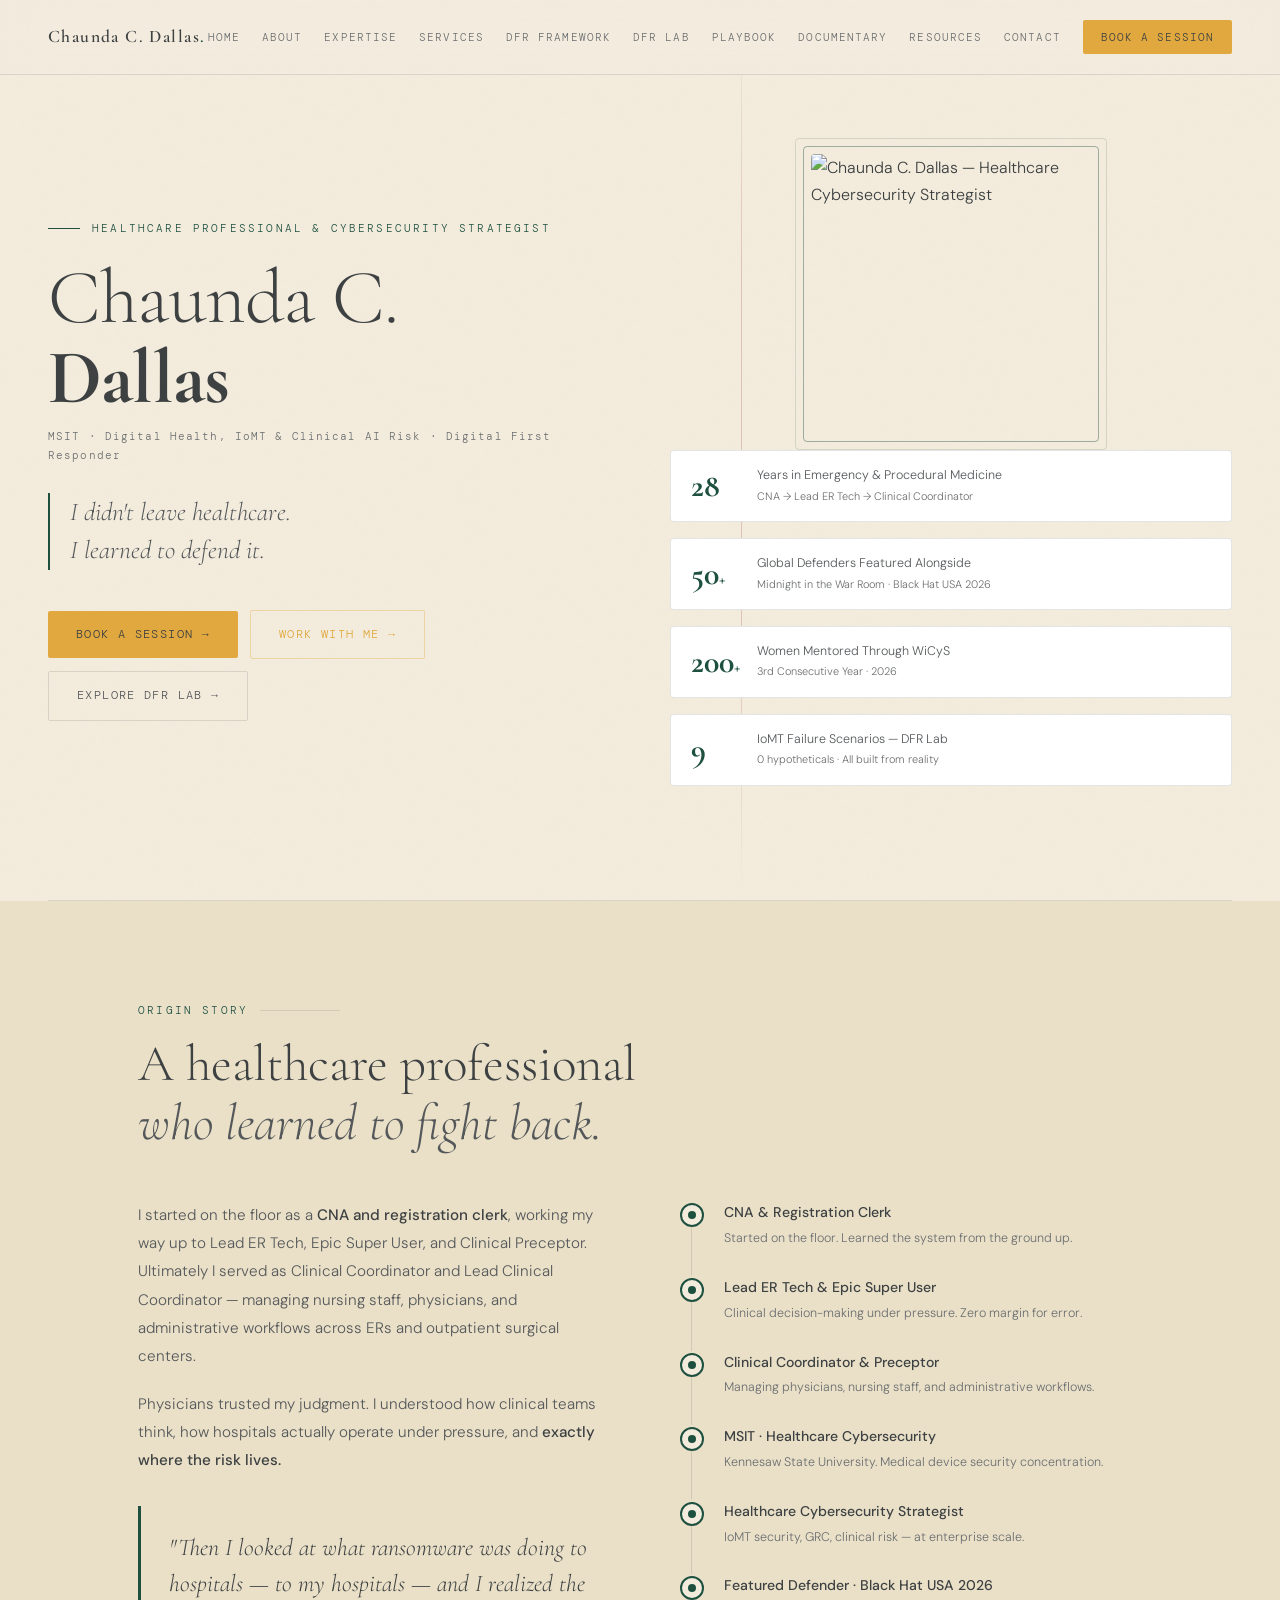
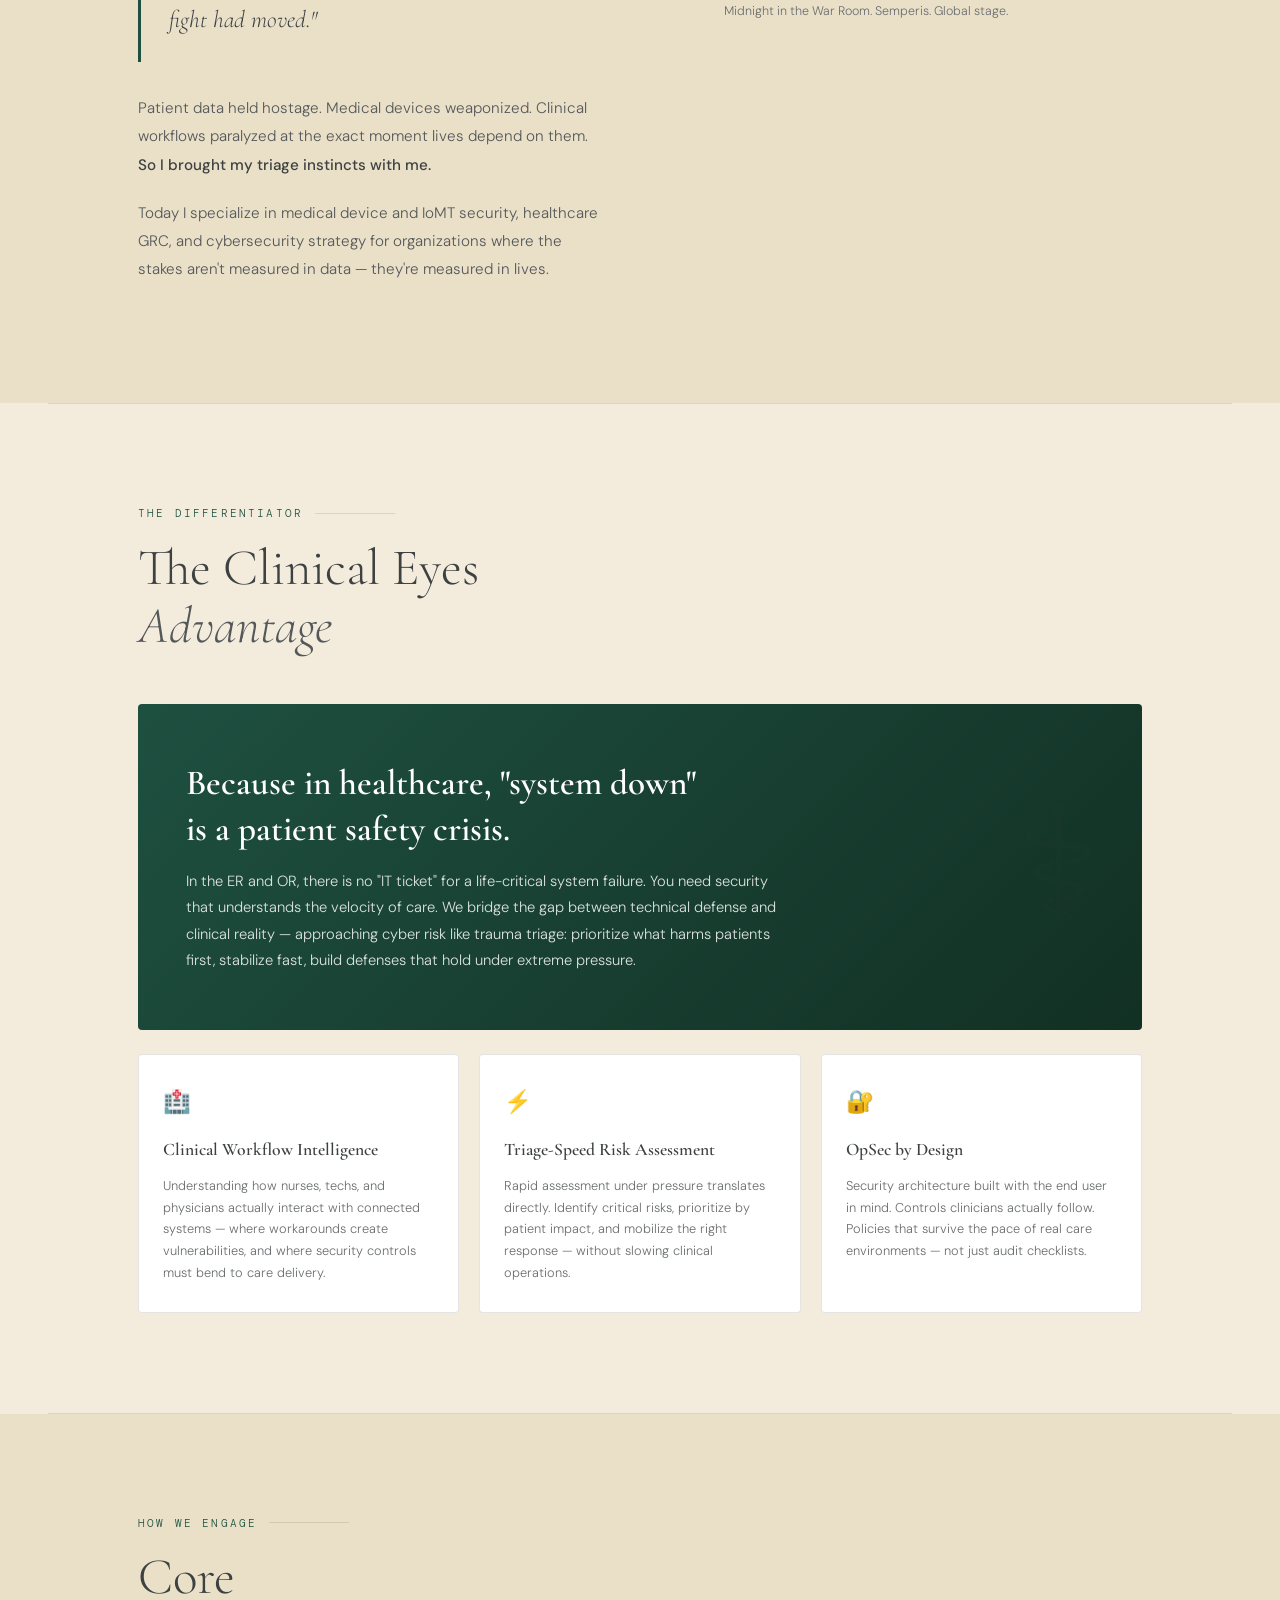
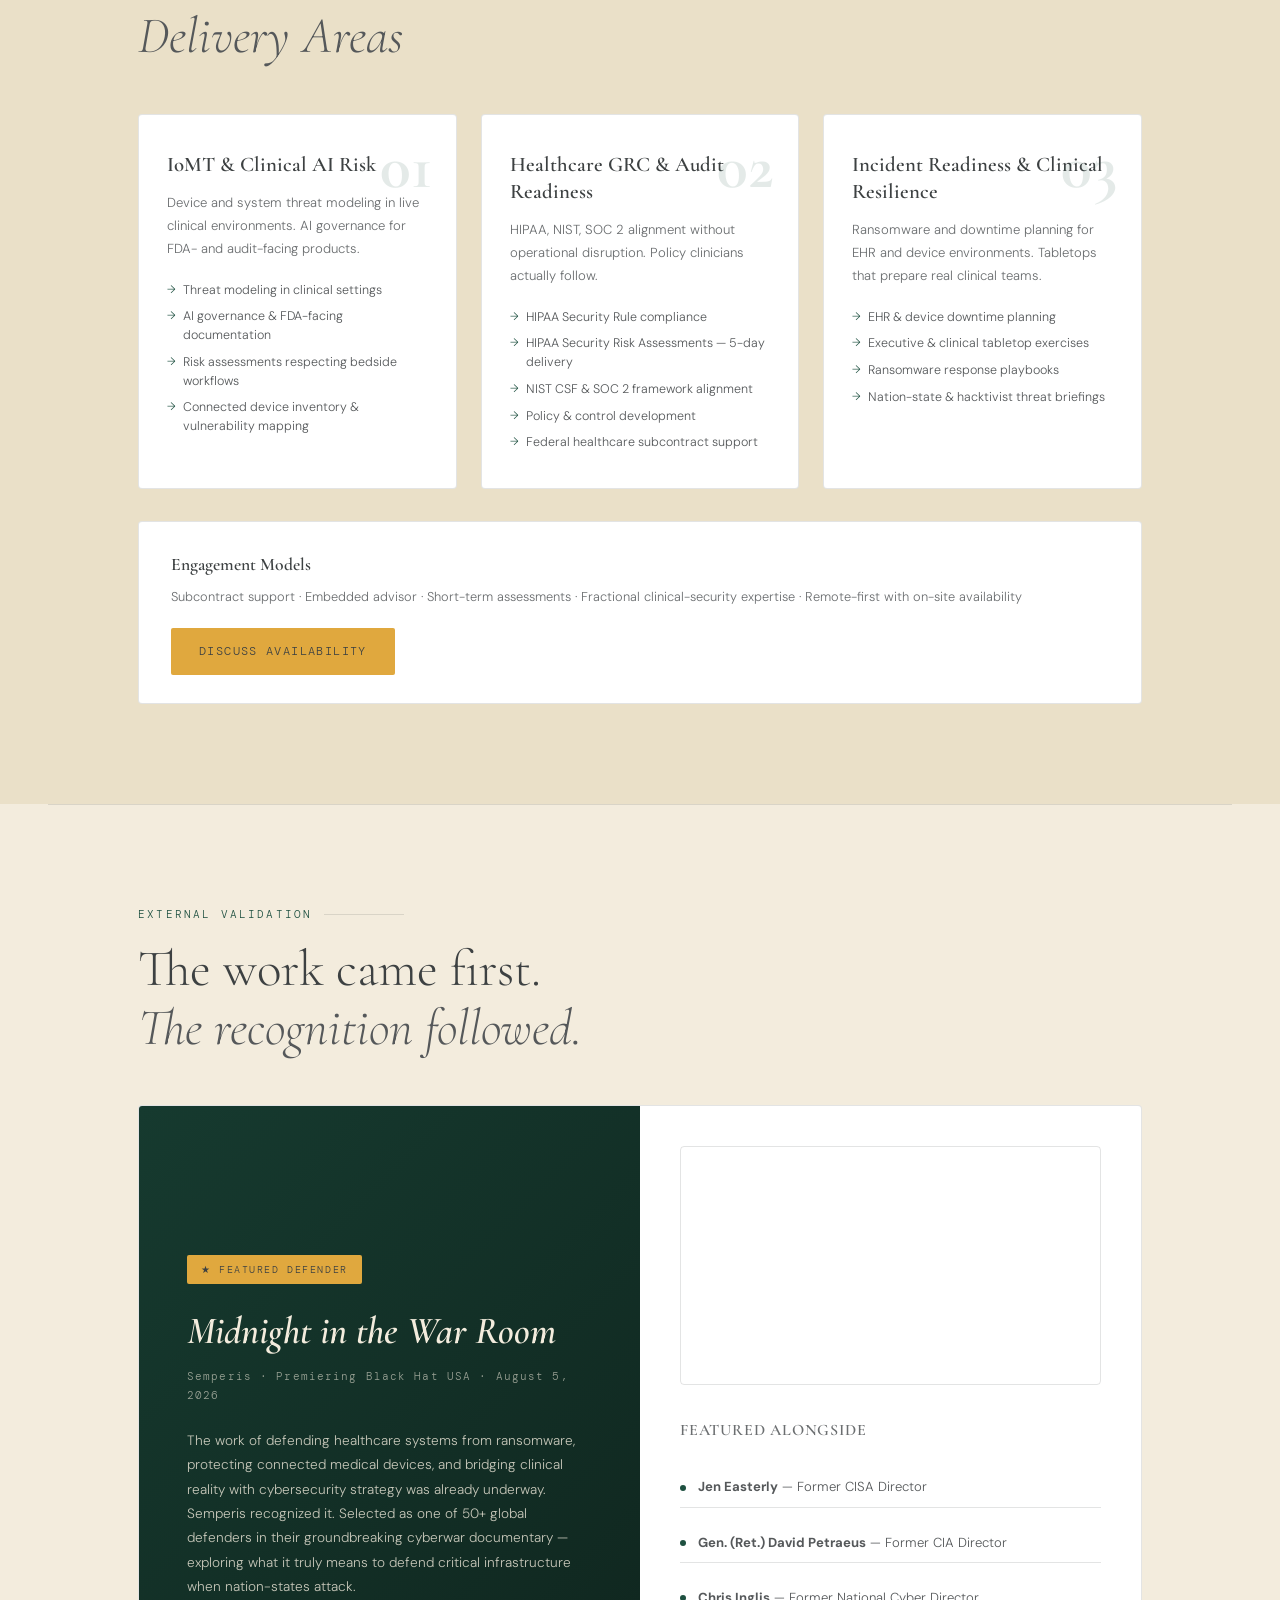
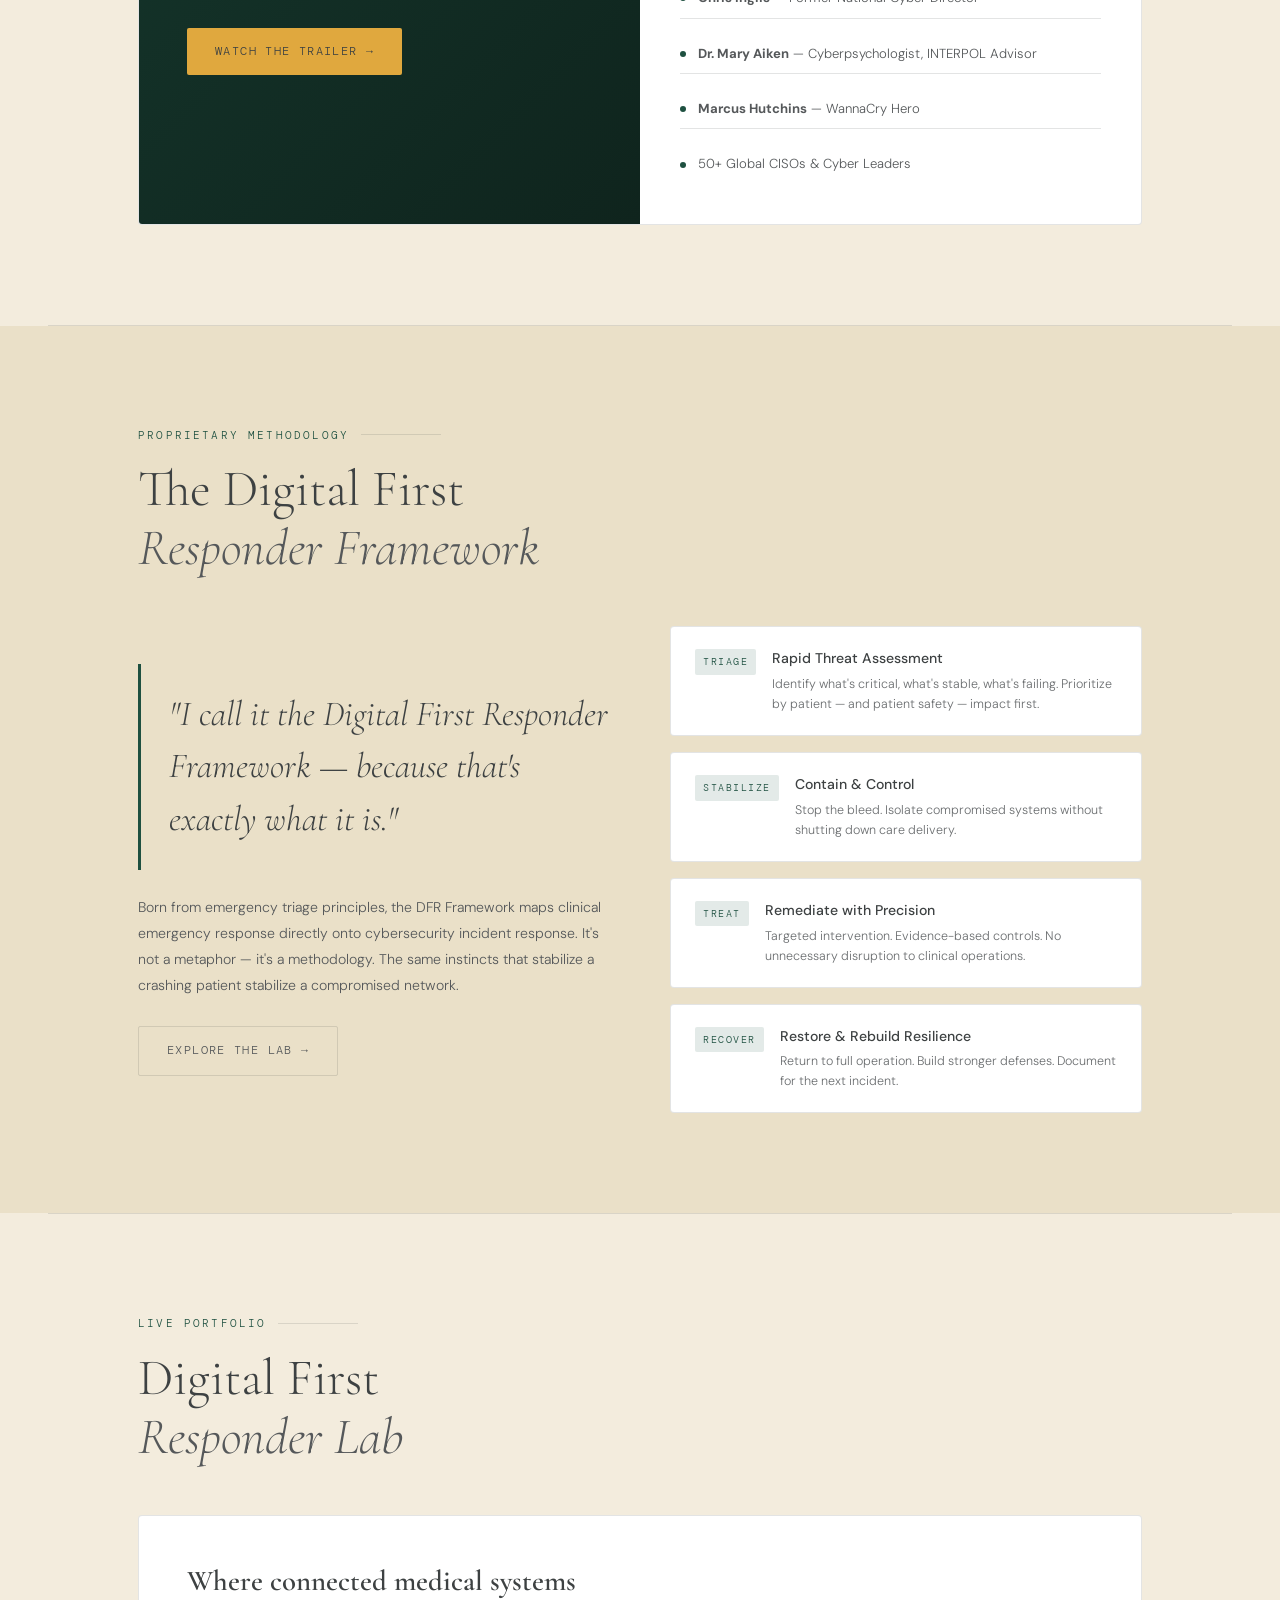
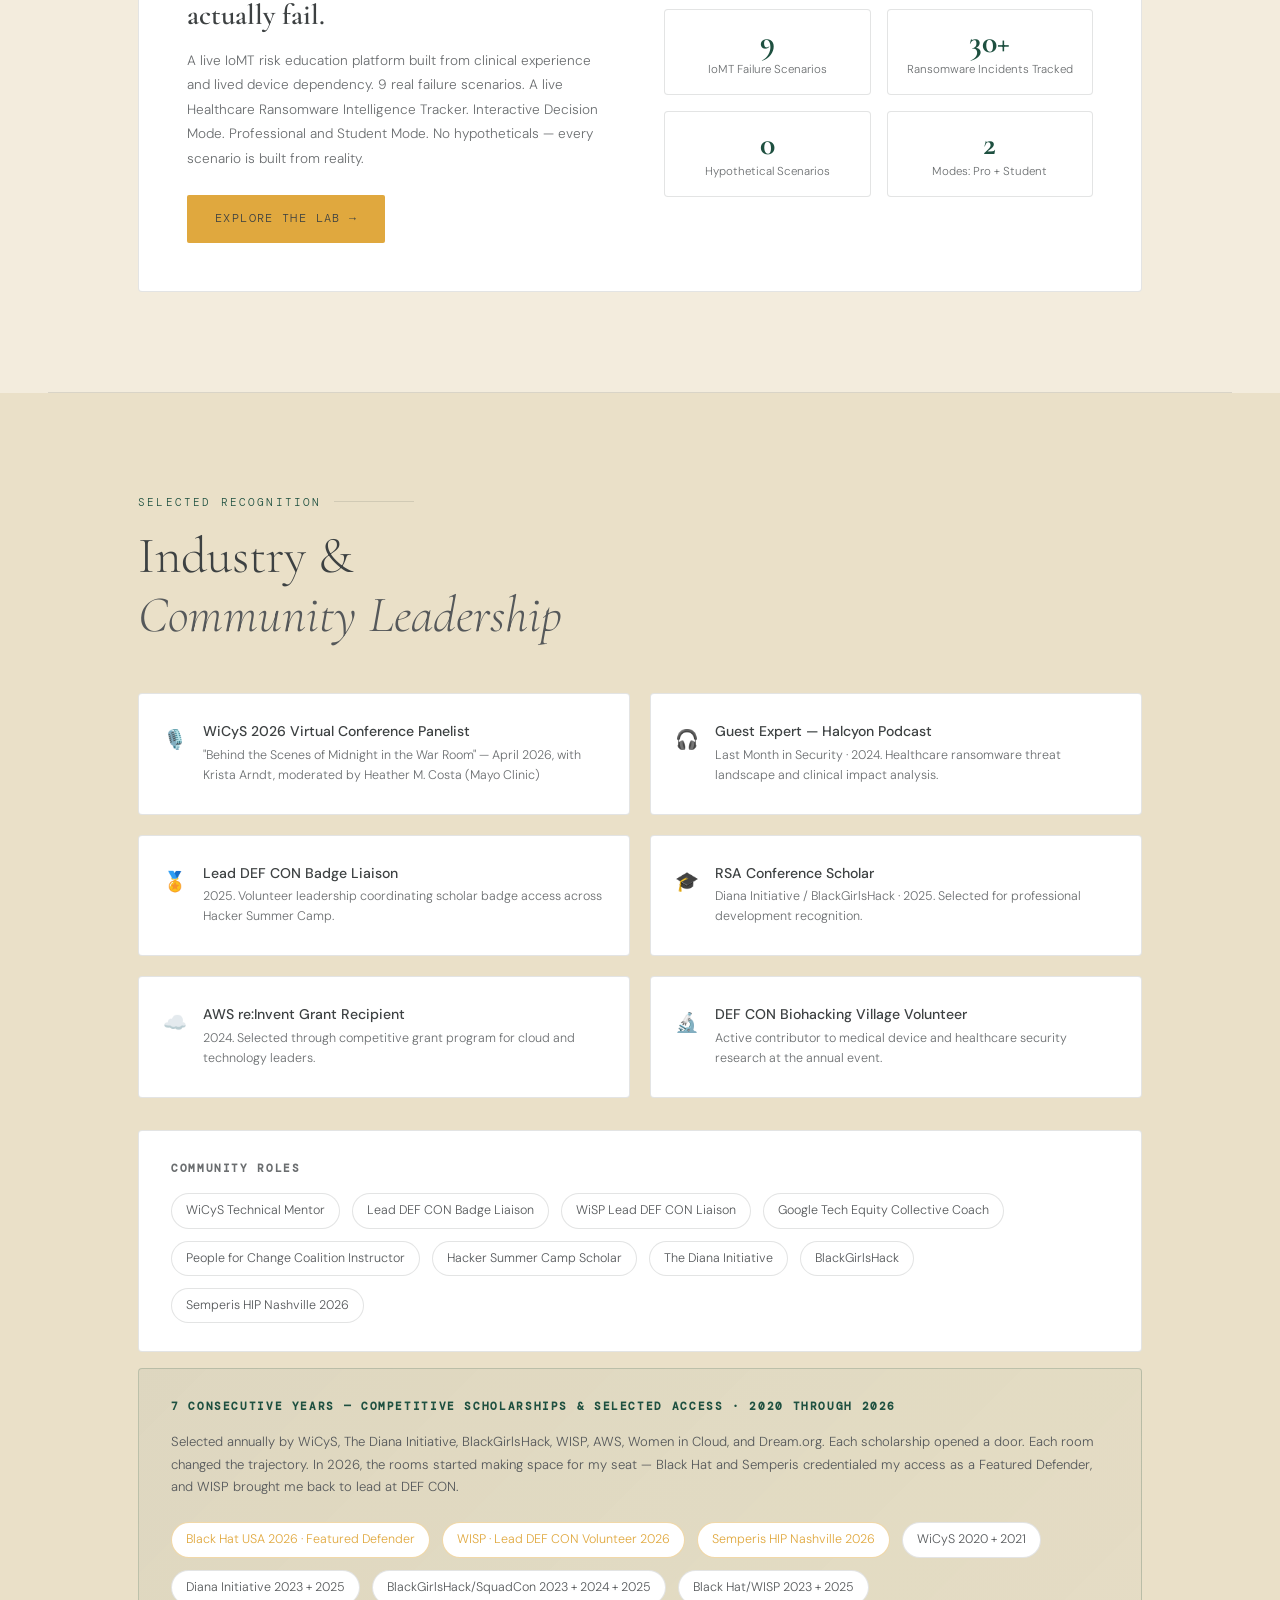
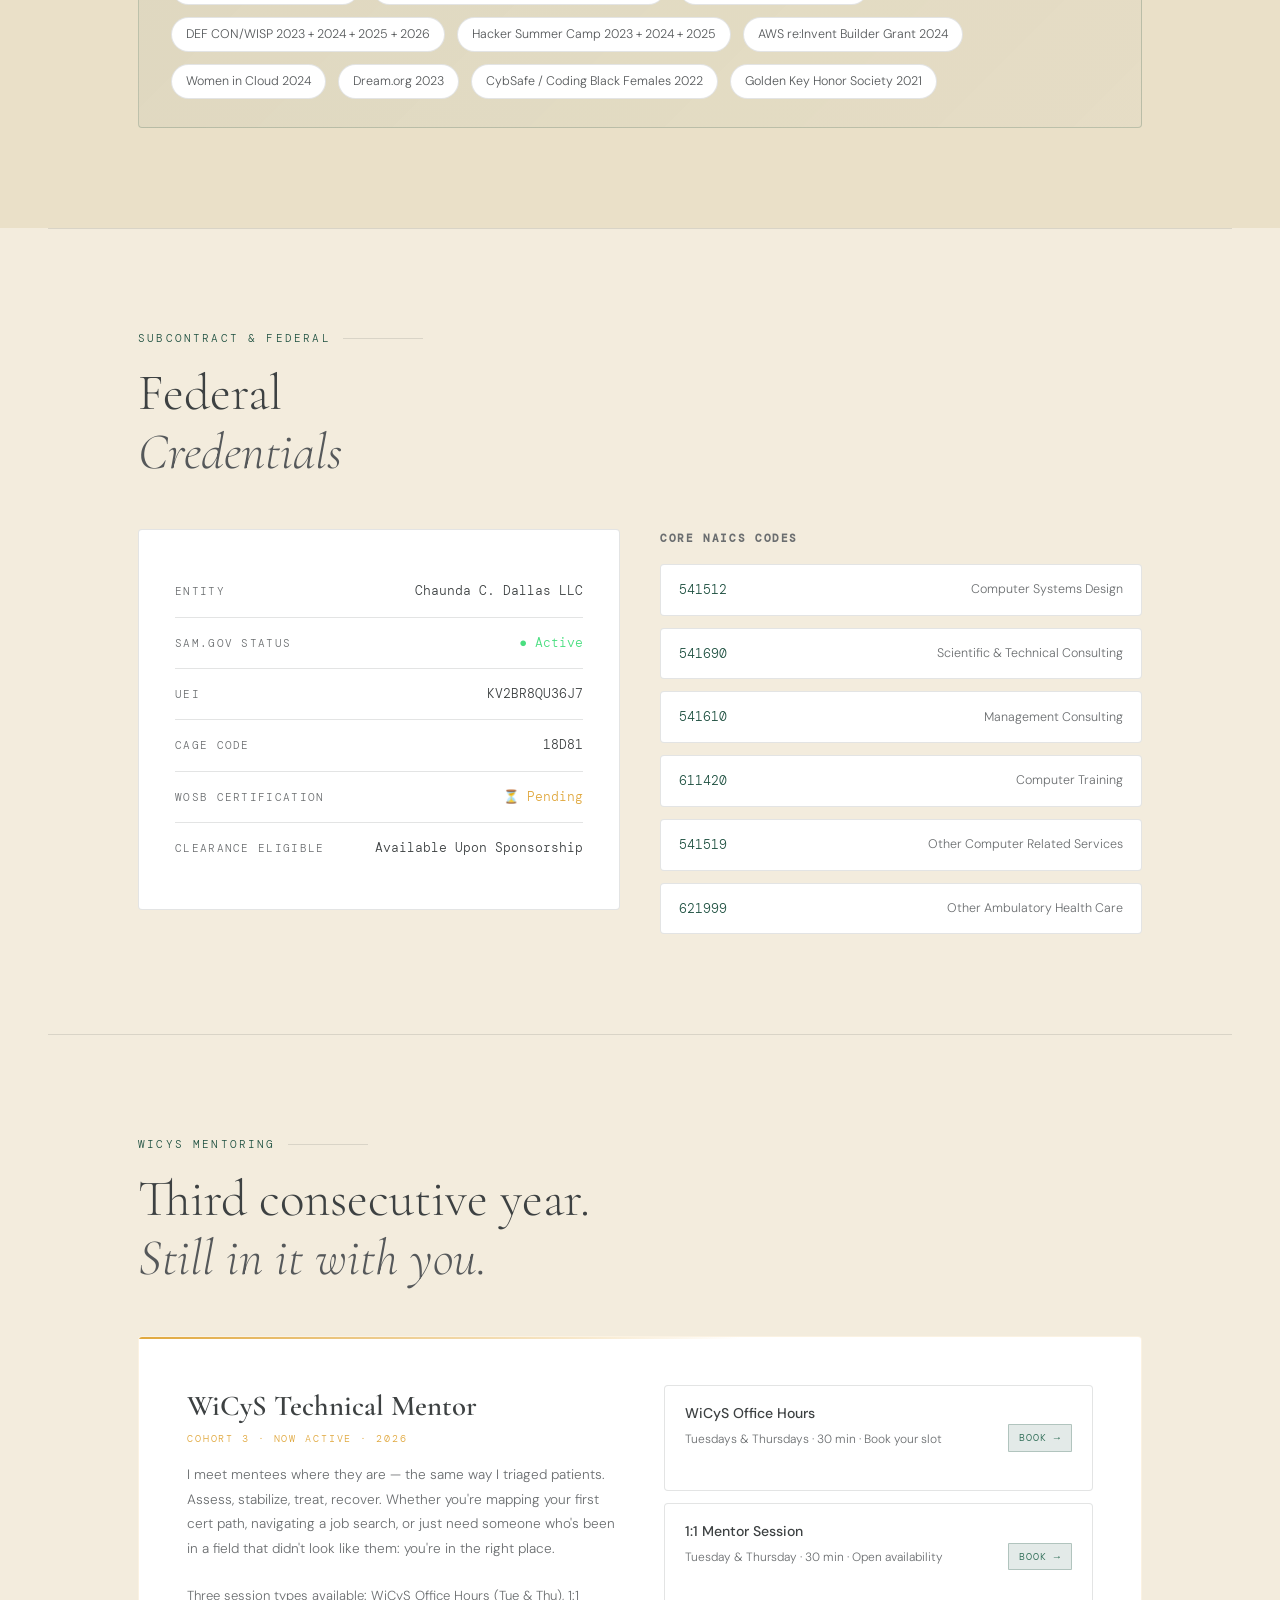
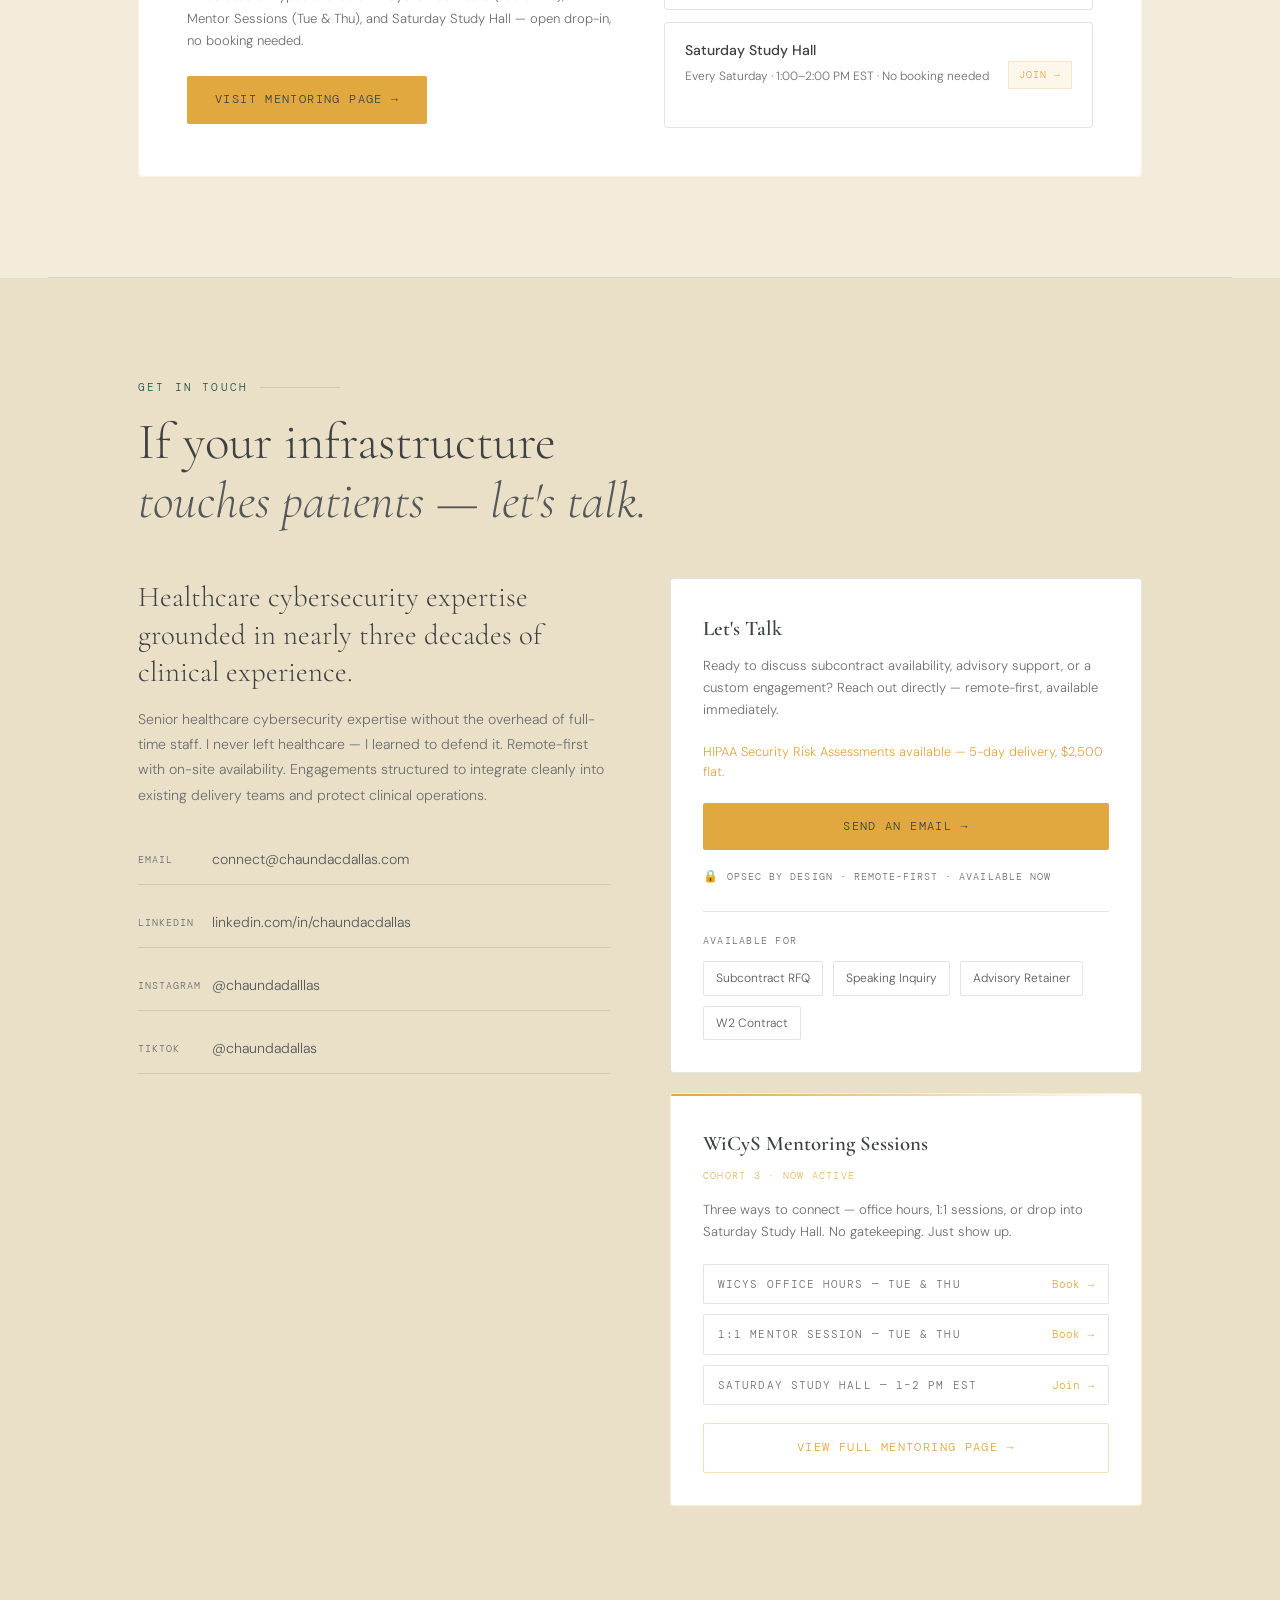
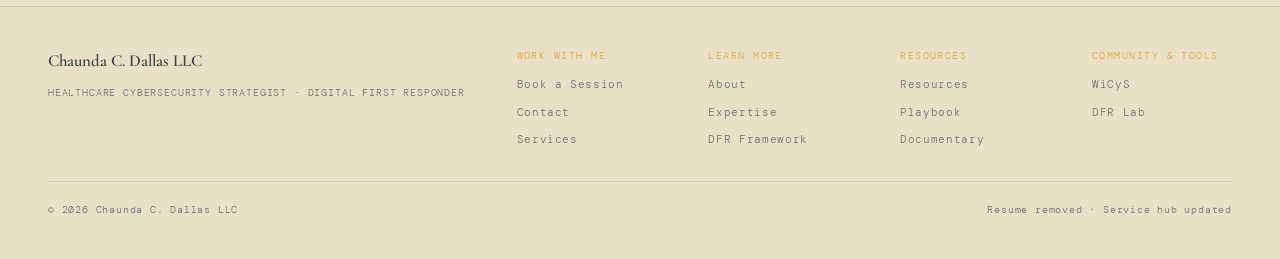
==== index.html @ c388e10f "Update video iframe source for trailer" ====
<!DOCTYPE html>
<html lang="en">
<head>
<meta charset="UTF-8">
<meta name="viewport" content="width=device-width, initial-scale=1.0">
<title>Chaunda C. Dallas, MSIT | Healthcare Cybersecurity Strategist</title>
<meta name="description" content="Healthcare Cybersecurity Strategist specializing in IoMT, Medical Device Security, and Clinical Risk. Featured Defender — Midnight in the War Room, Black Hat USA 2026.">
<link rel="preconnect" href="https://fonts.googleapis.com">
<link rel="preconnect" href="https://fonts.gstatic.com" crossorigin>
<link href="https://fonts.googleapis.com/css2?family=Cormorant+Garamond:ital,wght@0,300;0,400;0,600;0,700;1,300;1,400&family=DM+Sans:wght@300;400;500;600&family=DM+Mono:wght@400;500&display=swap" rel="stylesheet">

<style>
  :root {
    --black: #F3ECDD;
    --deep: #EAE0C8;
    --surface: #FFFFFF;
    --card: #FFFFFF;
    --border: rgba(61,65,66,0.14);
    --crimson: #1E5040;
    --crimson-dim: rgba(30,80,64,0.12);
    --crimson-glow: rgba(224,168,62,0.35);
    --pulse: #8B1E24;
    --gold: #E0A83E;
    --white: #3D4142;
    --muted: #6B6E70;
    --light: #55585A;
  }

  *, *::before, *::after { box-sizing: border-box; margin: 0; padding: 0; }
  html { scroll-behavior: smooth; }

  body {
    background: var(--black);
    color: var(--white);
    font-family: 'DM Sans', sans-serif;
    font-weight: 300;
    line-height: 1.7;
    overflow-x: hidden;
  }

  body::before {
    content: '';
    position: fixed;
    inset: 0;
    background-image: url("data:image/svg+xml,%3Csvg viewBox='0 0 256 256' xmlns='http://www.w3.org/2000/svg'%3E%3Cfilter id='noise'%3E%3CfeTurbulence type='fractalNoise' baseFrequency='0.9' numOctaves='4' stitchTiles='stitch'/%3E%3C/filter%3E%3Crect width='100%25' height='100%25' filter='url(%23noise)' opacity='0.03'/%3E%3C/svg%3E");
    pointer-events: none;
    z-index: 0;
    opacity: 0.4;
  }

  /* NAV */
  nav {
    position: fixed;
    top: 0; left: 0; right: 0;
    z-index: 100;
    padding: 20px 48px;
    display: flex;
    justify-content: space-between;
    align-items: center;
    background: rgba(243,236,221,0.85);
    backdrop-filter: blur(20px);
    border-bottom: 1px solid var(--border);
  }

  .ccd-nav-brand {
    font-family: 'Cormorant Garamond', serif;
    font-size: 1.1rem;
    font-weight: 600;
    letter-spacing: 0.08em;
    color: var(--white);
    text-decoration: none;
    white-space: nowrap;
  }

  .ccd-nav-dot { color: var(--crimson); }

  .ccd-nav-links {
    display: flex;
    gap: 22px;
    flex-wrap: wrap;
    align-items: center;
  }

  .ccd-nav-links a {
    font-family: 'DM Mono', monospace;
    font-size: 0.68rem;
    letter-spacing: 0.1em;
    text-transform: uppercase;
    color: var(--muted);
    text-decoration: none;
    transition: color 0.2s;
  }

  .ccd-nav-links a:hover { color: var(--white); }

  /* ── NEW: nav book session button ── */
  .nav-book {
    background: var(--gold) !important;
    color: var(--white) !important;
    padding: 8px 18px;
    border-radius: 2px;
    transition: background 0.2s !important;
  }

  .nav-book:hover { background: #C48F2E !important; color: var(--white) !important; }

  /* HERO */
  #hero {
    min-height: 100vh;
    display: grid;
    grid-template-columns: 1fr 1fr;
    align-items: center;
    padding: 120px 48px 80px;
    position: relative;
    gap: 60px;
  }

  .hero-bg-line {
    position: absolute;
    top: 0; right: 42%;
    width: 1px;
    height: 100%;
    background: linear-gradient(180deg, transparent, var(--pulse) 30%, var(--pulse) 70%, transparent);
    opacity: 0.2;
  }

  .hero-eyebrow {
    font-family: 'DM Mono', monospace;
    font-size: 0.68rem;
    letter-spacing: 0.2em;
    text-transform: uppercase;
    color: var(--crimson);
    margin-bottom: 20px;
    display: flex;
    align-items: center;
    gap: 12px;
  }

  .hero-eyebrow::before {
    content: '';
    display: block;
    width: 32px;
    height: 1px;
    background: var(--crimson);
  }

  .hero-name {
    font-family: 'Cormorant Garamond', serif;
    font-size: clamp(3rem, 6vw, 5.5rem);
    font-weight: 300;
    line-height: 1.05;
    letter-spacing: -0.01em;
    margin-bottom: 8px;
  }

  .hero-name strong { font-weight: 700; display: block; }

  .hero-credential {
    font-family: 'DM Mono', monospace;
    font-size: 0.7rem;
    color: var(--muted);
    letter-spacing: 0.1em;
    margin-bottom: 28px;
  }

  .hero-tagline {
    font-family: 'Cormorant Garamond', serif;
    font-size: clamp(1.2rem, 2.5vw, 1.6rem);
    font-style: italic;
    font-weight: 300;
    color: var(--light);
    line-height: 1.5;
    margin-bottom: 40px;
    border-left: 2px solid var(--crimson);
    padding-left: 20px;
  }

  .hero-actions {
    display: flex;
    gap: 12px;
    flex-wrap: wrap;
    align-items: center;
  }

  .btn-primary {
    background: var(--gold);
    color: var(--white);
    padding: 14px 28px;
    font-family: 'DM Mono', monospace;
    font-size: 0.72rem;
    letter-spacing: 0.12em;
    text-transform: uppercase;
    text-decoration: none;
    border-radius: 2px;
    transition: all 0.2s;
    display: inline-block;
  }

  .btn-primary:hover {
    background: #C48F2E;
    transform: translateY(-1px);
    box-shadow: 0 8px 24px var(--crimson-glow);
  }

  .btn-secondary {
    border: 1px solid var(--border);
    color: var(--light);
    padding: 14px 28px;
    font-family: 'DM Mono', monospace;
    font-size: 0.72rem;
    letter-spacing: 0.12em;
    text-transform: uppercase;
    text-decoration: none;
    border-radius: 2px;
    transition: all 0.2s;
    display: inline-block;
  }

  .btn-secondary:hover { border-color: var(--crimson); color: var(--white); }

  /* ── NEW: ghost gold button for hero ── */
  .btn-ghost-gold {
    border: 1px solid rgba(224,168,62,0.35);
    color: var(--gold);
    padding: 14px 28px;
    font-family: 'DM Mono', monospace;
    font-size: 0.72rem;
    letter-spacing: 0.12em;
    text-transform: uppercase;
    text-decoration: none;
    border-radius: 2px;
    transition: all 0.2s;
    display: inline-block;
  }

  .btn-ghost-gold:hover {
    background: rgba(224,168,62,0.1);
    border-color: var(--gold);
    color: var(--gold);
  }

  /* PHOTO SECTION */
  .hero-photo-block {
    position: relative;
    display: flex;
    flex-direction: column;
    gap: 16px;
    align-items: center;
  }

  .photo-frame {
    position: relative;
    width: 280px;
    height: 280px;
    flex-shrink: 0;
  }

  .photo-frame::before {
    content: '';
    position: absolute;
    inset: -8px;
    border: 1px solid var(--crimson);
    opacity: 0.4;
    border-radius: 4px;
  }

  .photo-frame::after {
    content: '';
    position: absolute;
    inset: -16px;
    border: 1px solid rgba(30,80,64,0.15);
    border-radius: 4px;
  }

  .photo-frame img {
    width: 100%;
    height: 100%;
    object-fit: cover;
    border-radius: 4px;
    display: block;
    filter: grayscale(15%) contrast(1.05);
  }

  .hero-stat-card {
    background: var(--surface);
    border: 1px solid var(--border);
    border-radius: 4px;
    padding: 16px 20px;
    display: flex;
    align-items: center;
    gap: 14px;
    transition: border-color 0.2s;
    animation: fadeSlideIn 0.6s ease both;
    width: 100%;
  }

  .hero-stat-card:hover { border-color: var(--crimson); }

  .stat-num {
    font-family: 'Cormorant Garamond', serif;
    font-size: 2rem;
    font-weight: 700;
    color: var(--crimson);
    line-height: 1;
    min-width: 52px;
  }

  .stat-label { font-size: 0.78rem; color: var(--light); line-height: 1.4; }
  .stat-sub { font-size: 0.68rem; color: var(--muted); margin-top: 2px; }

  @keyframes fadeSlideIn {
    from { opacity: 0; transform: translateX(20px); }
    to { opacity: 1; transform: translateX(0); }
  }

  /* SECTIONS */
  section { position: relative; z-index: 1; }

  .section-inner {
    max-width: 1100px;
    margin: 0 auto;
    padding: 100px 48px;
  }

  .section-label {
    font-family: 'DM Mono', monospace;
    font-size: 0.68rem;
    letter-spacing: 0.2em;
    text-transform: uppercase;
    color: var(--crimson);
    margin-bottom: 16px;
    display: flex;
    align-items: center;
    gap: 12px;
  }

  .section-label::after {
    content: '';
    display: block;
    flex: 1;
    height: 1px;
    background: var(--border);
    max-width: 80px;
  }

  .section-title {
    font-family: 'Cormorant Garamond', serif;
    font-size: clamp(2rem, 4vw, 3.2rem);
    font-weight: 300;
    line-height: 1.15;
    margin-bottom: 20px;
  }

  .section-title em { font-style: italic; color: var(--light); }
  .divider { height: 1px; background: var(--border); margin: 0 48px; }

  /* ABOUT */
  #about { background: var(--deep); }

  .about-grid {
    display: grid;
    grid-template-columns: 1fr 1fr;
    gap: 80px;
    align-items: start;
    margin-top: 48px;
  }

  .about-text p { color: var(--light); font-size: 0.95rem; margin-bottom: 20px; line-height: 1.85; }
  .about-text p strong { color: var(--white); font-weight: 500; }

  .pull-quote {
    font-family: 'Cormorant Garamond', serif;
    font-size: 1.5rem;
    font-style: italic;
    font-weight: 300;
    color: var(--white);
    border-left: 3px solid var(--crimson);
    padding: 24px 0 24px 28px;
    margin: 32px 0;
    line-height: 1.5;
  }

  .career-timeline { display: flex; flex-direction: column; gap: 0; }

  .timeline-item {
    display: flex;
    gap: 20px;
    padding-bottom: 28px;
    position: relative;
  }

  .timeline-item:not(:last-child)::before {
    content: '';
    position: absolute;
    left: 11px; top: 24px; bottom: 0;
    width: 1px;
    background: var(--border);
  }

  .timeline-dot {
    width: 24px; height: 24px;
    border-radius: 50%;
    border: 2px solid var(--crimson);
    background: var(--black);
    flex-shrink: 0;
    margin-top: 2px;
    display: flex;
    align-items: center;
    justify-content: center;
  }

  .timeline-dot::after { content: ''; width: 8px; height: 8px; border-radius: 50%; background: var(--crimson); }
  .timeline-content h4 { font-family: 'DM Sans', sans-serif; font-weight: 500; font-size: 0.88rem; color: var(--white); margin-bottom: 4px; }
  .timeline-content p { font-size: 0.78rem; color: var(--muted); line-height: 1.5; margin: 0; }

  /* ADVANTAGE */
  #advantage { background: var(--black); }

  .advantage-hero {
    background: linear-gradient(135deg, var(--crimson) 0%, #123024 100%);
    border-radius: 4px;
    padding: 56px 48px;
    margin-top: 48px;
    position: relative;
    overflow: hidden;
  }

  .advantage-hero::before {
    content: '⚕';
    position: absolute;
    right: 40px; top: 50%;
    transform: translateY(-50%);
    font-size: 10rem;
    opacity: 0.08;
    line-height: 1;
  }

  .advantage-hero h3 { font-family: 'Cormorant Garamond', serif; font-size: clamp(1.4rem, 3vw, 2.2rem); font-weight: 600; color: #fff; margin-bottom: 16px; line-height: 1.3; }
  .advantage-hero p { color: rgba(255,255,255,0.85); font-size: 0.92rem; max-width: 600px; line-height: 1.8; }

  .advantage-cards { display: grid; grid-template-columns: repeat(3, 1fr); gap: 20px; margin-top: 24px; }

  .adv-card {
    background: var(--surface);
    border: 1px solid var(--border);
    border-radius: 4px;
    padding: 28px 24px;
    transition: border-color 0.2s, transform 0.2s;
  }

  .adv-card:hover { border-color: var(--crimson); transform: translateY(-3px); }
  .adv-icon { font-size: 1.4rem; margin-bottom: 14px; }
  .adv-card h4 { font-family: 'Cormorant Garamond', serif; font-size: 1.1rem; font-weight: 600; color: var(--white); margin-bottom: 10px; }
  .adv-card p { font-size: 0.8rem; color: var(--muted); line-height: 1.7; }

  /* SERVICES */
  #services { background: var(--deep); }

  .services-grid { display: grid; grid-template-columns: repeat(3, 1fr); gap: 24px; margin-top: 48px; }

  .service-card {
    background: var(--card);
    border: 1px solid var(--border);
    border-radius: 4px;
    padding: 36px 28px;
    position: relative;
    overflow: hidden;
    transition: border-color 0.3s, transform 0.3s;
  }

  .service-card::before {
    content: '';
    position: absolute;
    top: 0; left: 0; right: 0;
    height: 3px;
    background: var(--crimson);
    transform: scaleX(0);
    transform-origin: left;
    transition: transform 0.3s;
  }

  .service-card:hover { border-color: rgba(30,80,64,0.3); transform: translateY(-4px); }
  .service-card:hover::before { transform: scaleX(1); }

  .service-num { font-family: 'Cormorant Garamond', serif; position: absolute; top: 20px; right: 24px; color: rgba(30,80,64,0.12); font-size: 4rem; font-weight: 700; line-height: 1; }
  .service-card h3 { font-family: 'Cormorant Garamond', serif; font-size: 1.3rem; font-weight: 600; color: var(--white); margin-bottom: 14px; line-height: 1.3; }
  .service-card p { font-size: 0.82rem; color: var(--muted); line-height: 1.75; margin-bottom: 20px; }
  .service-bullets { list-style: none; display: flex; flex-direction: column; gap: 8px; }
  .service-bullets li { font-size: 0.78rem; color: var(--light); padding-left: 16px; position: relative; line-height: 1.5; }
  .service-bullets li::before { content: '→'; position: absolute; left: 0; color: var(--crimson); font-size: 0.7rem; }

  /* DOCUMENTARY */
  #documentary { background: var(--black); }
  .doc-inner { max-width: 1100px; margin: 0 auto; padding: 100px 48px; }

  .doc-feature {
    margin-top: 48px;
    background: var(--surface);
    border: 1px solid var(--border);
    border-radius: 4px;
    overflow: hidden;
    display: grid;
    grid-template-columns: 1fr 1fr;
  }

  .doc-left {
    background: linear-gradient(135deg, #163A2F 0%, #0F241D 100%);
    padding: 56px 48px;
    position: relative;
    display: flex;
    flex-direction: column;
    justify-content: center;
  }

  .doc-badge { display: inline-flex; align-items: center; gap: 8px; background: var(--gold); color: var(--white); font-family: 'DM Mono', monospace; font-size: 0.65rem; letter-spacing: 0.15em; text-transform: uppercase; padding: 6px 14px; border-radius: 2px; margin-bottom: 24px; width: fit-content; }
  .doc-title { font-family: 'Cormorant Garamond', serif; font-size: clamp(1.6rem, 3vw, 2.4rem); font-weight: 600; font-style: italic; color: #F3ECDD; margin-bottom: 12px; line-height: 1.2; }
  .doc-sub { font-family: 'DM Mono', monospace; font-size: 0.7rem; color: rgba(243,236,221,0.6); letter-spacing: 0.1em; margin-bottom: 24px; }
  .doc-left p { font-size: 0.85rem; color: rgba(243,236,221,0.8); line-height: 1.8; margin-bottom: 28px; }

  .doc-right { padding: 40px 40px; display: flex; flex-direction: column; justify-content: center; gap: 16px; }
  .doc-right h4 { font-family: 'Cormorant Garamond', serif; font-size: 1rem; font-weight: 600; color: var(--muted); letter-spacing: 0.05em; text-transform: uppercase; margin-bottom: 8px; margin-top: 16px; }

  .peer-item { display: flex; align-items: center; gap: 12px; padding: 10px 0; border-bottom: 1px solid var(--border); }
  .peer-dot { width: 6px; height: 6px; border-radius: 50%; background: var(--crimson); flex-shrink: 0; }
  .peer-item span { font-size: 0.82rem; color: var(--light); line-height: 1.4; }

  .video-wrapper { position: relative; padding-bottom: 56.25%; height: 0; overflow: hidden; border-radius: 4px; border: 1px solid var(--border); }
  .video-wrapper iframe { position: absolute; top: 0; left: 0; width: 100%; height: 100%; border: none; }

  /* DFR */
  #dfr { background: var(--deep); }

  .dfr-layout { display: grid; grid-template-columns: 1fr 1fr; gap: 60px; align-items: center; margin-top: 48px; }

  .dfr-anchor { font-family: 'Cormorant Garamond', serif; font-size: clamp(1.5rem, 3vw, 2.2rem); font-style: italic; font-weight: 300; color: var(--white); border-left: 3px solid var(--crimson); padding: 24px 0 24px 28px; line-height: 1.5; margin-bottom: 24px; }
  .dfr-desc { font-size: 0.88rem; color: var(--light); line-height: 1.85; margin-bottom: 28px; }
  .dfr-phases { display: flex; flex-direction: column; gap: 16px; }

  .dfr-phase { background: var(--card); border: 1px solid var(--border); border-radius: 4px; padding: 20px 24px; display: flex; gap: 16px; align-items: flex-start; transition: border-color 0.2s; }
  .dfr-phase:hover { border-color: var(--crimson); }
  .phase-label { font-family: 'DM Mono', monospace; font-size: 0.65rem; letter-spacing: 0.15em; text-transform: uppercase; color: var(--crimson); background: var(--crimson-dim); padding: 4px 8px; border-radius: 2px; white-space: nowrap; margin-top: 2px; }
  .phase-content h4 { font-size: 0.88rem; font-weight: 500; color: var(--white); margin-bottom: 4px; }
  .phase-content p { font-size: 0.78rem; color: var(--muted); line-height: 1.6; }

  /* LAB */
  #lab { background: var(--black); }

  .lab-feature { margin-top: 48px; background: var(--surface); border: 1px solid var(--border); border-radius: 4px; padding: 48px; display: grid; grid-template-columns: 1fr 1fr; gap: 48px; align-items: center; }
  .lab-feature h3 { font-family: 'Cormorant Garamond', serif; font-size: 1.8rem; font-weight: 600; color: var(--white); margin-bottom: 16px; line-height: 1.2; }
  .lab-feature p { font-size: 0.85rem; color: var(--muted); line-height: 1.8; margin-bottom: 24px; }

  .lab-stats { display: grid; grid-template-columns: 1fr 1fr; gap: 16px; }
  .lab-stat { background: var(--card); border: 1px solid var(--border); border-radius: 4px; padding: 16px; text-align: center; }
  .lab-stat-num { font-family: 'Cormorant Garamond', serif; font-size: 2rem; font-weight: 700; color: var(--crimson); line-height: 1; margin-bottom: 4px; }
  .lab-stat-label { font-size: 0.72rem; color: var(--muted); line-height: 1.4; }

  /* RECOGNITION */
  #recognition { background: var(--deep); }

  .recognition-grid { display: grid; grid-template-columns: repeat(2, 1fr); gap: 20px; margin-top: 48px; }

  .rec-card { background: var(--surface); border: 1px solid var(--border); border-radius: 4px; padding: 28px 24px; display: flex; gap: 16px; align-items: flex-start; transition: border-color 0.2s; }
  .rec-card:hover { border-color: var(--crimson); }
  .rec-icon { font-size: 1.2rem; flex-shrink: 0; margin-top: 2px; }
  .rec-card h4 { font-size: 0.88rem; font-weight: 500; color: var(--white); margin-bottom: 4px; line-height: 1.4; }
  .rec-card p { font-size: 0.78rem; color: var(--muted); line-height: 1.6; }

  .community-strip { margin-top: 32px; background: var(--surface); border: 1px solid var(--border); border-radius: 4px; padding: 28px 32px; display: flex; flex-wrap: wrap; gap: 12px; align-items: center; }
  .community-strip h4 { font-family: 'DM Mono', monospace; font-size: 0.68rem; letter-spacing: 0.15em; text-transform: uppercase; color: var(--muted); width: 100%; margin-bottom: 4px; }
  .comm-tag { background: var(--card); border: 1px solid var(--border); color: var(--light); font-size: 0.78rem; padding: 6px 14px; border-radius: 20px; }

  /* FEDERAL */
  #federal { background: var(--black); }

  .federal-grid { display: grid; grid-template-columns: 1fr 1fr; gap: 40px; margin-top: 48px; align-items: start; }
  .credentials-block { background: var(--card); border: 1px solid var(--border); border-radius: 4px; padding: 36px; }

  .cred-row { display: flex; justify-content: space-between; align-items: center; padding: 14px 0; border-bottom: 1px solid var(--border); }
  .cred-row:last-child { border-bottom: none; }
  .cred-label { font-family: 'DM Mono', monospace; font-size: 0.68rem; letter-spacing: 0.12em; text-transform: uppercase; color: var(--muted); }
  .cred-value { font-family: 'DM Mono', monospace; font-size: 0.82rem; color: var(--white); text-align: right; }
  .cred-value.active { color: #4ade80; }
  .cred-value.pending { color: var(--gold); }

  .naics-block { display: flex; flex-direction: column; gap: 12px; }
  .naics-block h4 { font-family: 'DM Mono', monospace; font-size: 0.68rem; letter-spacing: 0.15em; text-transform: uppercase; color: var(--muted); margin-bottom: 4px; }
  .naics-item { background: var(--card); border: 1px solid var(--border); border-radius: 4px; padding: 14px 18px; display: flex; justify-content: space-between; align-items: center; }
  .naics-code { font-family: 'DM Mono', monospace; font-size: 0.8rem; color: var(--crimson); }
  .naics-desc { font-size: 0.78rem; color: var(--muted); text-align: right; }

  /* CONTACT */
  #contact { background: var(--deep); }

  .contact-layout { display: grid; grid-template-columns: 1fr 1fr; gap: 60px; margin-top: 48px; align-items: start; }

  .contact-info h3 { font-family: 'Cormorant Garamond', serif; font-size: 1.8rem; font-weight: 300; color: var(--white); margin-bottom: 16px; line-height: 1.3; }
  .contact-info p { font-size: 0.88rem; color: var(--muted); line-height: 1.8; margin-bottom: 28px; }

  .contact-links { display: flex; flex-direction: column; gap: 14px; }

  .contact-link { display: flex; align-items: center; gap: 14px; text-decoration: none; color: var(--light); font-size: 0.88rem; transition: color 0.2s; padding: 12px 0; border-bottom: 1px solid var(--border); }
  .contact-link:hover { color: var(--crimson); }
  .contact-link-icon { font-family: 'DM Mono', monospace; font-size: 0.65rem; letter-spacing: 0.1em; text-transform: uppercase; color: var(--muted); width: 60px; flex-shrink: 0; }

  /* ── UPDATED: contact right column stacks two cards ── */
  .contact-right { display: flex; flex-direction: column; gap: 20px; }

  .booking-block { background: var(--surface); border: 1px solid var(--border); border-radius: 4px; padding: 32px; }
  .booking-block h4 { font-family: 'Cormorant Garamond', serif; font-size: 1.3rem; font-weight: 600; color: var(--white); margin-bottom: 8px; }
  .booking-block p { font-size: 0.82rem; color: var(--muted); margin-bottom: 20px; line-height: 1.7; }

  /* ── NEW: mentoring card in contact ── */
  .mentoring-block {
    background: var(--surface);
    border: 1px solid rgba(224,168,62,0.2);
    border-radius: 4px;
    padding: 32px;
    position: relative;
  }

  .mentoring-block::before {
    content: '';
    position: absolute;
    top: 0; left: 0; right: 0;
    height: 2px;
    background: linear-gradient(to right, var(--gold), transparent);
    border-radius: 4px 4px 0 0;
  }

  .mentoring-block h4 { font-family: 'Cormorant Garamond', serif; font-size: 1.3rem; font-weight: 600; color: var(--white); margin-bottom: 6px; }
  .mentoring-block .mentoring-sub { font-family: 'DM Mono', monospace; font-size: 0.65rem; letter-spacing: 0.12em; text-transform: uppercase; color: var(--gold); margin-bottom: 14px; opacity: 0.8; }
  .mentoring-block p { font-size: 0.82rem; color: var(--muted); margin-bottom: 20px; line-height: 1.7; }

  .mentoring-links { display: flex; flex-direction: column; gap: 10px; margin-bottom: 18px; }

  .mentoring-link-row { display: flex; align-items: center; justify-content: space-between; padding: 10px 14px; background: var(--card); border: 1px solid var(--border); border-radius: 2px; text-decoration: none; transition: border-color 0.2s; }
  .mentoring-link-row:hover { border-color: rgba(224,168,62,0.4); }
  .mentoring-link-label { font-family: 'DM Mono', monospace; font-size: 0.68rem; letter-spacing: 0.1em; text-transform: uppercase; color: var(--muted); }
  .mentoring-link-action { font-family: 'DM Mono', monospace; font-size: 0.68rem; color: var(--gold); }

  .optin-note { font-family: 'DM Mono', monospace; font-size: 0.65rem; letter-spacing: 0.1em; color: var(--muted); margin-top: 16px; text-transform: uppercase; display: flex; align-items: center; gap: 8px; }
  .optin-note::before { content: '🔒'; font-size: 0.75rem; }

  /* ── NEW: mentoring section ── */
  #mentoring { background: var(--black); }

  .mentoring-feature {
    margin-top: 48px;
    background: var(--surface);
    border: 1px solid rgba(224,168,62,0.15);
    border-radius: 4px;
    padding: 48px;
    display: grid;
    grid-template-columns: 1fr 1fr;
    gap: 48px;
    align-items: center;
    position: relative;
    overflow: hidden;
  }

  .mentoring-feature::before {
    content: '';
    position: absolute;
    top: 0; left: 0; right: 0;
    height: 2px;
    background: linear-gradient(to right, var(--gold), transparent 60%);
  }

  .mentoring-feature h3 { font-family: 'Cormorant Garamond', serif; font-size: 1.8rem; font-weight: 600; color: var(--white); margin-bottom: 6px; line-height: 1.2; }
  .mentoring-cohort { font-family: 'DM Mono', monospace; font-size: 0.65rem; letter-spacing: 0.18em; text-transform: uppercase; color: var(--gold); margin-bottom: 16px; }
  .mentoring-feature p { font-size: 0.85rem; color: var(--muted); line-height: 1.8; margin-bottom: 24px; }

  .mentoring-sessions { display: flex; flex-direction: column; gap: 12px; }

  .mentoring-session-row {
    background: var(--card);
    border: 1px solid var(--border);
    border-radius: 4px;
    padding: 16px 20px;
    display: flex;
    justify-content: space-between;
    align-items: center;
    gap: 16px;
    flex-wrap: wrap;
    text-decoration: none;
    transition: border-color 0.2s;
  }

  .mentoring-session-row:hover { border-color: rgba(224,168,62,0.35); }

  .session-row-left h5 { font-size: 0.88rem; font-weight: 500; color: var(--white); margin-bottom: 3px; }
  .session-row-left p { font-size: 0.75rem; color: var(--muted); }
  .session-row-badge { font-family: 'DM Mono', monospace; font-size: 0.65rem; letter-spacing: 0.1em; text-transform: uppercase; padding: 4px 10px; border-radius: 1px; white-space: nowrap; }
  .badge-crimson { background: var(--crimson-dim); color: #2C6B54; border: 1px solid rgba(30,80,64,0.25); }
  .badge-gold { background: rgba(224,168,62,0.1); color: var(--gold); border: 1px solid rgba(224,168,62,0.2); }

  /* FOOTER */
  footer {
    background: var(--deep);
    border-top: 1px solid var(--border);
    padding: 40px 48px;
    display: flex;
    justify-content: space-between;
    align-items: flex-start;
    flex-wrap: wrap;
    gap: 24px;
  }

  .ccd-footer-col { display: flex; flex-direction: column; gap: 9px; min-width: 140px; }

  .ccd-footer-brand { font-family: 'Cormorant Garamond', serif; font-size: 1.05rem; font-weight: 600; color: var(--white); }
  .ccd-footer-brand span { color: var(--crimson); }

  .ccd-footer-meta { font-family: 'DM Mono', monospace; font-size: 0.65rem; letter-spacing: 0.08em; color: var(--muted); text-transform: uppercase; }

  .ccd-footer-heading { font-family: 'DM Mono', monospace; font-size: 0.65rem; letter-spacing: 0.14em; text-transform: uppercase; color: var(--gold); margin-bottom: 2px; }

  .ccd-footer-col a { font-family: 'DM Mono', monospace; font-size: 0.68rem; letter-spacing: 0.06em; color: var(--muted); text-decoration: none; transition: color 0.2s; }
  .ccd-footer-col a:hover { color: var(--white); }

  .ccd-footer-bottom {
    width: 100%;
    display: flex;
    justify-content: space-between;
    flex-wrap: wrap;
    gap: 10px;
    margin-top: 8px;
    padding-top: 20px;
    border-top: 1px solid var(--border);
    font-family: 'DM Mono', monospace;
    font-size: 0.62rem;
    color: var(--muted);
    letter-spacing: 0.08em;
  }

  /* MOBILE */
  @media (max-width: 768px) {
    nav { padding: 16px 20px; }
    .ccd-nav-links { display: none; }
    #hero { grid-template-columns: 1fr; padding: 100px 20px 60px; gap: 40px; }
    .hero-bg-line { display: none; }
    .about-grid, .dfr-layout, .doc-feature, .federal-grid, .contact-layout, .lab-feature, .mentoring-feature { grid-template-columns: 1fr; }
    .services-grid, .advantage-cards { grid-template-columns: 1fr; }
    .recognition-grid { grid-template-columns: 1fr; }
    .section-inner, .doc-inner { padding: 60px 20px; }
    .doc-left, .doc-right { padding: 36px 24px; }
    footer { flex-direction: column; text-align: center; padding: 32px 20px; }
    .ccd-footer-col { align-items: center; }
    .ccd-footer-bottom { flex-direction: column; align-items: center; }
    .divider { margin: 0 20px; }
    .photo-frame { width: 220px; height: 220px; }
    .contact-right { gap: 16px; }
  }

  /* ANIMATIONS */
  .fade-up { opacity: 0; transform: translateY(24px); transition: opacity 0.6s ease, transform 0.6s ease; }
  .fade-up.visible { opacity: 1; transform: translateY(0); }
</style>
</head>

<body>

<!-- NAV -->
<nav class="ccd-nav">
  <a class="ccd-nav-brand" href="https://chaundacdallas.com">Chaunda C. Dallas<span class="ccd-nav-dot">.</span></a>
  <div class="ccd-nav-links">
    <a href="https://chaundacdallas.com">Home</a>
    <a href="https://chaundacdallas.com/#about">About</a>
    <a href="https://chaundacdallas.com/expertise">Expertise</a>
    <a href="https://chaundacdallas.com/services">Services</a>
    <a href="https://chaundacdallas.com/dfr-framework">DFR Framework</a>
    <a href="https://lab.chaundacdallas.com/" target="_blank" rel="noopener">DFR Lab</a>
    <a href="https://chaundacdallas.com/playbook">Playbook</a>
    <a href="https://chaundacdallas.com/documentary">Documentary</a>
    <a href="https://chaundacdallas.com/resources">Resources</a>
    <a href="https://chaundacdallas.com/contact">Contact</a>
    <a href="https://chaundacdallas.com/book" class="nav-book">Book a Session</a>
  </div>
</nav>

<!-- HERO -->
<section id="hero">
  <div class="hero-bg-line"></div>

  <div class="hero-left">
    <div class="hero-eyebrow">Healthcare Professional & Cybersecurity Strategist</div>
    <h1 class="hero-name">
      Chaunda C.<br>
      <strong>Dallas</strong>
    </h1>
    <div class="hero-credential">MSIT · Digital Health, IoMT & Clinical AI Risk · Digital First Responder</div>
    <p class="hero-tagline">
      I didn't leave healthcare.<br>I learned to defend it.
    </p>
    <div class="hero-actions">
      <a href="/book" class="btn-primary">Book a Session →</a>
      <a href="#contact" class="btn-ghost-gold">Work With Me →</a>
      <a href="https://lab.chaundacdallas.com/" class="btn-secondary" target="_blank">Explore DFR Lab →</a>
    </div>
  </div>

  <div class="hero-photo-block">
    <div class="photo-frame">
      <img src="chaunda-headshot.jpeg" alt="Chaunda C. Dallas — Healthcare Cybersecurity Strategist">
    </div>
    <div class="hero-stat-card" style="animation-delay:0.1s;">
      <div class="stat-num">28</div>
      <div>
        <div class="stat-label">Years in Emergency & Procedural Medicine</div>
        <div class="stat-sub">CNA → Lead ER Tech → Clinical Coordinator</div>
      </div>
    </div>
    <div class="hero-stat-card" style="animation-delay:0.2s;">
      <div class="stat-num">50<span style="font-size:1rem">+</span></div>
      <div>
        <div class="stat-label">Global Defenders Featured Alongside</div>
        <div class="stat-sub">Midnight in the War Room · Black Hat USA 2026</div>
      </div>
    </div>
    <div class="hero-stat-card" style="animation-delay:0.3s;">
      <div class="stat-num">200<span style="font-size:1rem">+</span></div>
      <div>
        <div class="stat-label">Women Mentored Through WiCyS</div>
        <div class="stat-sub">3rd Consecutive Year · 2026</div>
      </div>
    </div>
    <div class="hero-stat-card" style="animation-delay:0.4s;">
      <div class="stat-num">9</div>
      <div>
        <div class="stat-label">IoMT Failure Scenarios — DFR Lab</div>
        <div class="stat-sub">0 hypotheticals · All built from reality</div>
      </div>
    </div>
  </div>
</section>

<div class="divider"></div>

<!-- ABOUT -->
<section id="about">
  <div class="section-inner">
    <div class="section-label">Origin Story</div>
    <h2 class="section-title">A healthcare professional<br><em>who learned to fight back.</em></h2>
    <div class="about-grid">
      <div class="about-text fade-up">
        <p>I started on the floor as a <strong>CNA and registration clerk</strong>, working my way up to Lead ER Tech, Epic Super User, and Clinical Preceptor. Ultimately I served as Clinical Coordinator and Lead Clinical Coordinator — managing nursing staff, physicians, and administrative workflows across ERs and outpatient surgical centers.</p>
        <p>Physicians trusted my judgment. I understood how clinical teams think, how hospitals actually operate under pressure, and <strong>exactly where the risk lives.</strong></p>
        <div class="pull-quote">"Then I looked at what ransomware was doing to hospitals — to <em>my</em> hospitals — and I realized the fight had moved."</div>
        <p>Patient data held hostage. Medical devices weaponized. Clinical workflows paralyzed at the exact moment lives depend on them. <strong>So I brought my triage instincts with me.</strong></p>
        <p>Today I specialize in medical device and IoMT security, healthcare GRC, and cybersecurity strategy for organizations where the stakes aren't measured in data — they're measured in lives.</p>
      </div>
      <div class="career-timeline fade-up">
        <div class="timeline-item"><div class="timeline-dot"></div><div class="timeline-content"><h4>CNA & Registration Clerk</h4><p>Started on the floor. Learned the system from the ground up.</p></div></div>
        <div class="timeline-item"><div class="timeline-dot"></div><div class="timeline-content"><h4>Lead ER Tech & Epic Super User</h4><p>Clinical decision-making under pressure. Zero margin for error.</p></div></div>
        <div class="timeline-item"><div class="timeline-dot"></div><div class="timeline-content"><h4>Clinical Coordinator & Preceptor</h4><p>Managing physicians, nursing staff, and administrative workflows.</p></div></div>
        <div class="timeline-item"><div class="timeline-dot"></div><div class="timeline-content"><h4>MSIT · Healthcare Cybersecurity</h4><p>Kennesaw State University. Medical device security concentration.</p></div></div>
        <div class="timeline-item"><div class="timeline-dot"></div><div class="timeline-content"><h4>Healthcare Cybersecurity Strategist</h4><p>IoMT security, GRC, clinical risk — at enterprise scale.</p></div></div>
        <div class="timeline-item"><div class="timeline-dot"></div><div class="timeline-content"><h4>Featured Defender · Black Hat USA 2026</h4><p>Midnight in the War Room. Semperis. Global stage.</p></div></div>
      </div>
    </div>
  </div>
</section>

<div class="divider"></div>

<!-- ADVANTAGE -->
<section id="advantage">
  <div class="section-inner">
    <div class="section-label">The Differentiator</div>
    <h2 class="section-title">The Clinical Eyes<br><em>Advantage</em></h2>
    <div class="advantage-hero fade-up">
      <h3>Because in healthcare, "system down"<br>is a patient safety crisis.</h3>
      <p>In the ER and OR, there is no "IT ticket" for a life-critical system failure. You need security that understands the velocity of care. We bridge the gap between technical defense and clinical reality — approaching cyber risk like trauma triage: prioritize what harms patients first, stabilize fast, build defenses that hold under extreme pressure.</p>
    </div>
    <div class="advantage-cards">
      <div class="adv-card fade-up"><div class="adv-icon">🏥</div><h4>Clinical Workflow Intelligence</h4><p>Understanding how nurses, techs, and physicians actually interact with connected systems — where workarounds create vulnerabilities, and where security controls must bend to care delivery.</p></div>
      <div class="adv-card fade-up"><div class="adv-icon">⚡</div><h4>Triage-Speed Risk Assessment</h4><p>Rapid assessment under pressure translates directly. Identify critical risks, prioritize by patient impact, and mobilize the right response — without slowing clinical operations.</p></div>
      <div class="adv-card fade-up"><div class="adv-icon">🔐</div><h4>OpSec by Design</h4><p>Security architecture built with the end user in mind. Controls clinicians actually follow. Policies that survive the pace of real care environments — not just audit checklists.</p></div>
    </div>
  </div>
</section>

<div class="divider"></div>

<!-- SERVICES -->
<section id="services">
  <div class="section-inner">
    <div class="section-label">How We Engage</div>
    <h2 class="section-title">Core<br><em>Delivery Areas</em></h2>
    <div class="services-grid">
      <div class="service-card fade-up"><div class="service-num">01</div><h3>IoMT & Clinical AI Risk</h3><p>Device and system threat modeling in live clinical environments. AI governance for FDA- and audit-facing products.</p><ul class="service-bullets"><li>Threat modeling in clinical settings</li><li>AI governance & FDA-facing documentation</li><li>Risk assessments respecting bedside workflows</li><li>Connected device inventory & vulnerability mapping</li></ul></div>
      <div class="service-card fade-up"><div class="service-num">02</div><h3>Healthcare GRC & Audit Readiness</h3><p>HIPAA, NIST, SOC 2 alignment without operational disruption. Policy clinicians actually follow.</p><ul class="service-bullets"><li>HIPAA Security Rule compliance</li><li>HIPAA Security Risk Assessments — 5-day delivery</li><li>NIST CSF & SOC 2 framework alignment</li><li>Policy & control development</li><li>Federal healthcare subcontract support</li></ul></div>
      <div class="service-card fade-up"><div class="service-num">03</div><h3>Incident Readiness & Clinical Resilience</h3><p>Ransomware and downtime planning for EHR and device environments. Tabletops that prepare real clinical teams.</p><ul class="service-bullets"><li>EHR & device downtime planning</li><li>Executive & clinical tabletop exercises</li><li>Ransomware response playbooks</li><li>Nation-state & hacktivist threat briefings</li></ul></div>
    </div>
    <div style="margin-top:32px; background:var(--card); border:1px solid var(--border); border-radius:4px; padding:28px 32px; display:flex; justify-content:space-between; align-items:center; flex-wrap:wrap; gap:20px;" class="fade-up">
      <div>
        <div style="font-family:'Cormorant Garamond',serif; font-size:1.1rem; font-weight:600; color:var(--white); margin-bottom:6px;">Engagement Models</div>
        <div style="font-size:0.8rem; color:var(--muted);">Subcontract support · Embedded advisor · Short-term assessments · Fractional clinical-security expertise · Remote-first with on-site availability</div>
      </div>
      <a href="#contact" class="btn-primary">Discuss Availability</a>
    </div>
  </div>
</section>

<div class="divider"></div>

<!-- DOCUMENTARY -->
<section id="documentary">
  <div class="doc-inner">
    <div class="section-label">External Validation</div>
    <h2 class="section-title">The work came first.<br><em>The recognition followed.</em></h2>
    <div class="doc-feature fade-up">
      <div class="doc-left">
        <div class="doc-badge">★ Featured Defender</div>
        <div class="doc-title">Midnight in the War Room</div>
        <div class="doc-sub">Semperis · Premiering Black Hat USA · August 5, 2026</div>
        <p>The work of defending healthcare systems from ransomware, protecting connected medical devices, and bridging clinical reality with cybersecurity strategy was already underway. Semperis recognized it. Selected as one of 50+ global defenders in their groundbreaking cyberwar documentary — exploring what it truly means to defend critical infrastructure when nation-states attack.</p>
        <a href="https://youtu.be/1iR2Xla8Mzc?si=qfGKV8JwBwcUYg9x" class="btn-primary" style="width:fit-content;" target="_blank">Watch the Trailer →</a>
      </div>
      <div class="doc-right">
        <div class="video-wrapper">
          <iframe src="https://youtu.be/Bin6Gz2zMhE?si=MV7uKwKtk00gth_L" title="Midnight in the War Room — Official Trailer" frameborder="0" allow="accelerometer; autoplay; clipboard-write; encrypted-media; gyroscope; picture-in-picture; web-share" referrerpolicy="strict-origin-when-cross-origin" allowfullscreen></iframe>
        </div>
        <h4>Featured Alongside</h4>
        <div class="peer-item"><div class="peer-dot"></div><span><strong>Jen Easterly</strong> — Former CISA Director</span></div>
        <div class="peer-item"><div class="peer-dot"></div><span><strong>Gen. (Ret.) David Petraeus</strong> — Former CIA Director</span></div>
        <div class="peer-item"><div class="peer-dot"></div><span><strong>Chris Inglis</strong> — Former National Cyber Director</span></div>
        <div class="peer-item"><div class="peer-dot"></div><span><strong>Dr. Mary Aiken</strong> — Cyberpsychologist, INTERPOL Advisor</span></div>
        <div class="peer-item"><div class="peer-dot"></div><span><strong>Marcus Hutchins</strong> — WannaCry Hero</span></div>
        <div class="peer-item" style="border:none;"><div class="peer-dot"></div><span>50+ Global CISOs &amp; Cyber Leaders</span></div>
      </div>
    </div>
  </div>
</section>

<div class="divider"></div>

<!-- DFR FRAMEWORK -->
<section id="dfr">
  <div class="section-inner">
    <div class="section-label">Proprietary Methodology</div>
    <h2 class="section-title">The Digital First<br><em>Responder Framework</em></h2>
    <div class="dfr-layout">
      <div class="fade-up">
        <div class="dfr-anchor">"I call it the Digital First Responder Framework — because that's exactly what it is."</div>
        <p class="dfr-desc">Born from emergency triage principles, the DFR Framework maps clinical emergency response directly onto cybersecurity incident response. It's not a metaphor — it's a methodology. The same instincts that stabilize a crashing patient stabilize a compromised network.</p>
        <a href="https://lab.chaundacdallas.com" class="btn-secondary" target="_blank">Explore the Lab →</a>
      </div>
      <div class="dfr-phases fade-up">
        <div class="dfr-phase"><div class="phase-label">Triage</div><div class="phase-content"><h4>Rapid Threat Assessment</h4><p>Identify what's critical, what's stable, what's failing. Prioritize by patient — and patient safety — impact first.</p></div></div>
        <div class="dfr-phase"><div class="phase-label">Stabilize</div><div class="phase-content"><h4>Contain & Control</h4><p>Stop the bleed. Isolate compromised systems without shutting down care delivery.</p></div></div>
        <div class="dfr-phase"><div class="phase-label">Treat</div><div class="phase-content"><h4>Remediate with Precision</h4><p>Targeted intervention. Evidence-based controls. No unnecessary disruption to clinical operations.</p></div></div>
        <div class="dfr-phase"><div class="phase-label">Recover</div><div class="phase-content"><h4>Restore & Rebuild Resilience</h4><p>Return to full operation. Build stronger defenses. Document for the next incident.</p></div></div>
      </div>
    </div>
  </div>
</section>

<div class="divider"></div>

<!-- DFR LAB -->
<section id="lab">
  <div class="section-inner">
    <div class="section-label">Live Portfolio</div>
    <h2 class="section-title">Digital First<br><em>Responder Lab</em></h2>
    <div class="lab-feature fade-up">
      <div>
        <h3>Where connected medical systems actually fail.</h3>
        <p>A live IoMT risk education platform built from clinical experience and lived device dependency. 9 real failure scenarios. A live Healthcare Ransomware Intelligence Tracker. Interactive Decision Mode. Professional and Student Mode. No hypotheticals — every scenario is built from reality.</p>
        <a href="https://lab.chaundacdallas.com" class="btn-primary" target="_blank">Explore the Lab →</a>
      </div>
      <div class="lab-stats">
        <div class="lab-stat"><div class="lab-stat-num">9</div><div class="lab-stat-label">IoMT Failure Scenarios</div></div>
        <div class="lab-stat"><div class="lab-stat-num">30+</div><div class="lab-stat-label">Ransomware Incidents Tracked</div></div>
        <div class="lab-stat"><div class="lab-stat-num">0</div><div class="lab-stat-label">Hypothetical Scenarios</div></div>
        <div class="lab-stat"><div class="lab-stat-num">2</div><div class="lab-stat-label">Modes: Pro + Student</div></div>
      </div>
    </div>
  </div>
</section>

<div class="divider"></div>

<!-- RECOGNITION -->
<section id="recognition">
  <div class="section-inner">
    <div class="section-label">Selected Recognition</div>
    <h2 class="section-title">Industry &<br><em>Community Leadership</em></h2>
    <div class="recognition-grid">
      <div class="rec-card fade-up"><div class="rec-icon">🎙️</div><div><h4>WiCyS 2026 Virtual Conference Panelist</h4><p>"Behind the Scenes of Midnight in the War Room" — April 2026, with Krista Arndt, moderated by Heather M. Costa (Mayo Clinic)</p></div></div>
      <div class="rec-card fade-up"><div class="rec-icon">🎧</div><div><h4>Guest Expert — Halcyon Podcast</h4><p>Last Month in Security · 2024. Healthcare ransomware threat landscape and clinical impact analysis.</p></div></div>
      <div class="rec-card fade-up"><div class="rec-icon">🏅</div><div><h4>Lead DEF CON Badge Liaison</h4><p>2025. Volunteer leadership coordinating scholar badge access across Hacker Summer Camp.</p></div></div>
      <div class="rec-card fade-up"><div class="rec-icon">🎓</div><div><h4>RSA Conference Scholar</h4><p>Diana Initiative / BlackGirlsHack · 2025. Selected for professional development recognition.</p></div></div>
      <div class="rec-card fade-up"><div class="rec-icon">☁️</div><div><h4>AWS re:Invent Grant Recipient</h4><p>2024. Selected through competitive grant program for cloud and technology leaders.</p></div></div>
      <div class="rec-card fade-up"><div class="rec-icon">🔬</div><div><h4>DEF CON Biohacking Village Volunteer</h4><p>Active contributor to medical device and healthcare security research at the annual event.</p></div></div>
    </div>
    <div class="community-strip fade-up">
      <h4>Community Roles</h4>
      <span class="comm-tag">WiCyS Technical Mentor</span><span class="comm-tag">Lead DEF CON Badge Liaison</span><span class="comm-tag">WiSP Lead DEF CON Liaison</span><span class="comm-tag">Google Tech Equity Collective Coach</span><span class="comm-tag">People for Change Coalition Instructor</span><span class="comm-tag">Hacker Summer Camp Scholar</span><span class="comm-tag">The Diana Initiative</span><span class="comm-tag">BlackGirlsHack</span><span class="comm-tag">Semperis HIP Nashville 2026</span>
    </div>
    <div class="community-strip fade-up" style="margin-top:16px; background: linear-gradient(135deg, rgba(30,80,64,0.06) 0%, rgba(30,80,64,0.02) 100%); border-color: rgba(30,80,64,0.2);">
      <h4 style="color: var(--crimson);">7 Consecutive Years — Competitive Scholarships &amp; Selected Access · 2020 through 2026</h4>
      <p style="font-size:0.82rem; color:var(--light); line-height:1.7; width:100%; margin-bottom:12px;">Selected annually by WiCyS, The Diana Initiative, BlackGirlsHack, WISP, AWS, Women in Cloud, and Dream.org. Each scholarship opened a door. Each room changed the trajectory. In 2026, the rooms started making space for my seat — Black Hat and Semperis credentialed my access as a Featured Defender, and WISP brought me back to lead at DEF CON.</p>
      <span class="comm-tag" style="border-color: rgba(224,168,62,0.45); color: var(--gold);">Black Hat USA 2026 · Featured Defender</span><span class="comm-tag" style="border-color: rgba(224,168,62,0.45); color: var(--gold);">WISP · Lead DEF CON Volunteer 2026</span><span class="comm-tag" style="border-color: rgba(224,168,62,0.45); color: var(--gold);">Semperis HIP Nashville 2026</span><span class="comm-tag">WiCyS 2020 + 2021</span><span class="comm-tag">Diana Initiative 2023 + 2025</span><span class="comm-tag">BlackGirlsHack/SquadCon 2023 + 2024 + 2025</span><span class="comm-tag">Black Hat/WISP 2023 + 2025</span><span class="comm-tag">DEF CON/WISP 2023 + 2024 + 2025 + 2026</span><span class="comm-tag">Hacker Summer Camp 2023 + 2024 + 2025</span><span class="comm-tag">AWS re:Invent Builder Grant 2024</span><span class="comm-tag">Women in Cloud 2024</span><span class="comm-tag">Dream.org 2023</span><span class="comm-tag">CybSafe / Coding Black Females 2022</span><span class="comm-tag">Golden Key Honor Society 2021</span>
    </div>
  </div>
</section>

<div class="divider"></div>

<!-- FEDERAL -->
<section id="federal">
  <div class="section-inner">
    <div class="section-label">Subcontract & Federal</div>
    <h2 class="section-title">Federal<br><em>Credentials</em></h2>
    <div class="federal-grid">
      <div class="credentials-block fade-up">
        <div class="cred-row"><span class="cred-label">Entity</span><span class="cred-value">Chaunda C. Dallas LLC</span></div>
        <div class="cred-row"><span class="cred-label">SAM.gov Status</span><span class="cred-value active">● Active</span></div>
        <div class="cred-row"><span class="cred-label">UEI</span><span class="cred-value">KV2BR8QU36J7</span></div>
        <div class="cred-row"><span class="cred-label">CAGE Code</span><span class="cred-value">18D81</span></div>
        <div class="cred-row"><span class="cred-label">WOSB Certification</span><span class="cred-value pending">⏳ Pending</span></div>
        <div class="cred-row"><span class="cred-label">Clearance Eligible</span><span class="cred-value">Available Upon Sponsorship</span></div>
      </div>
      <div class="naics-block fade-up">
        <h4>Core NAICS Codes</h4>
        <div class="naics-item"><span class="naics-code">541512</span><span class="naics-desc">Computer Systems Design</span></div>
        <div class="naics-item"><span class="naics-code">541690</span><span class="naics-desc">Scientific & Technical Consulting</span></div>
        <div class="naics-item"><span class="naics-code">541610</span><span class="naics-desc">Management Consulting</span></div>
        <div class="naics-item"><span class="naics-code">611420</span><span class="naics-desc">Computer Training</span></div>
        <div class="naics-item"><span class="naics-code">541519</span><span class="naics-desc">Other Computer Related Services</span></div>
        <div class="naics-item"><span class="naics-code">621999</span><span class="naics-desc">Other Ambulatory Health Care</span></div>
      </div>
    </div>
  </div>
</section>

<div class="divider"></div>

<!-- ── MENTORING SECTION ── -->
<section id="mentoring">
  <div class="section-inner">
    <div class="section-label">WiCyS Mentoring</div>
    <h2 class="section-title">Third consecutive year.<br><em>Still in it with you.</em></h2>
    <div class="mentoring-feature fade-up">
      <div>
        <h3>WiCyS Technical Mentor</h3>
        <div class="mentoring-cohort">Cohort 3 · Now Active · 2026</div>
        <p>I meet mentees where they are — the same way I triaged patients. Assess, stabilize, treat, recover. Whether you're mapping your first cert path, navigating a job search, or just need someone who's been in a field that didn't look like them: you're in the right place.</p>
        <p style="font-size:0.82rem; color:var(--muted); margin-bottom:24px; line-height:1.7;">Three session types available: WiCyS Office Hours (Tue & Thu), 1:1 Mentor Sessions (Tue & Thu), and Saturday Study Hall — open drop-in, no booking needed.</p>
        <a href="/wicys" class="btn-primary">Visit Mentoring Page →</a>
      </div>
      <div class="mentoring-sessions">
        <a href="https://calendar.app.google/BtyC22XyDDh4zWdB9" class="mentoring-session-row" target="_blank">
          <div class="session-row-left">
            <h5>WiCyS Office Hours</h5>
            <p>Tuesdays & Thursdays · 30 min · Book your slot</p>
          </div>
          <span class="session-row-badge badge-crimson">Book →</span>
        </a>
        <a href="https://calendar.app.google/417BVNHA43JPBEA17" class="mentoring-session-row" target="_blank">
          <div class="session-row-left">
            <h5>1:1 Mentor Session</h5>
            <p>Tuesday & Thursday · 30 min · Open availability</p>
          </div>
          <span class="session-row-badge badge-crimson">Book →</span>
        </a>
        <a href="https://meet.google.com/jey-dwbf-hvr" class="mentoring-session-row" target="_blank">
          <div class="session-row-left">
            <h5>Saturday Study Hall</h5>
            <p>Every Saturday · 1:00–2:00 PM EST · No booking needed</p>
          </div>
          <span class="session-row-badge badge-gold">Join →</span>
        </a>
      </div>
    </div>
  </div>
</section>

<div class="divider"></div>

<!-- CONTACT -->
<section id="contact">
  <div class="section-inner">
    <div class="section-label">Get In Touch</div>
    <h2 class="section-title">If your infrastructure<br><em>touches patients — let's talk.</em></h2>
    <div class="contact-layout">
      <div class="contact-info fade-up">
        <h3>Healthcare cybersecurity expertise grounded in nearly three decades of clinical experience.</h3>
        <p>Senior healthcare cybersecurity expertise without the overhead of full-time staff. I never left healthcare — I learned to defend it. Remote-first with on-site availability. Engagements structured to integrate cleanly into existing delivery teams and protect clinical operations.</p>
        <div class="contact-links">
          <a href="mailto:connect@chaundacdallas.com" class="contact-link"><span class="contact-link-icon">Email</span>connect@chaundacdallas.com</a>
          <a href="https://linkedin.com/in/chaundacdallas" class="contact-link" target="_blank"><span class="contact-link-icon">LinkedIn</span>linkedin.com/in/chaundacdallas</a>
          <a href="https://www.instagram.com/chaundadalllas/" class="contact-link" target="_blank"><span class="contact-link-icon">Instagram</span>@chaundadalllas</a>
          <a href="https://www.tiktok.com/@chaundadallas" class="contact-link" target="_blank"><span class="contact-link-icon">TikTok</span>@chaundadallas</a>
        </div>
      </div>

      <div class="contact-right fade-up">
        <!-- Discovery Call -->
        <div class="booking-block">
          <h4>Let's Talk</h4>
          <p>Ready to discuss subcontract availability, advisory support, or a custom engagement? Reach out directly — remote-first, available immediately.</p>
          <p style="color:var(--gold); font-size:0.8rem; margin-bottom:20px; line-height:1.6;">HIPAA Security Risk Assessments available — 5-day delivery, $2,500 flat.</p>
          <a href="mailto:connect@chaundacdallas.com" class="btn-primary" style="width:100%; text-align:center; display:block;">Send an Email →</a>
          <div class="optin-note">OpSec by Design · Remote-first · Available Now</div>
          <div style="margin-top:24px; padding-top:20px; border-top:1px solid var(--border);">
            <div style="font-family:'DM Mono',monospace; font-size:0.65rem; letter-spacing:0.12em; text-transform:uppercase; color:var(--muted); margin-bottom:12px;">Available for</div>
            <div style="display:flex; gap:10px; flex-wrap:wrap;">
              <span style="background:var(--card); border:1px solid var(--border); color:var(--light); font-size:0.75rem; padding:6px 12px; border-radius:2px;">Subcontract RFQ</span>
              <span style="background:var(--card); border:1px solid var(--border); color:var(--light); font-size:0.75rem; padding:6px 12px; border-radius:2px;">Speaking Inquiry</span>
              <span style="background:var(--card); border:1px solid var(--border); color:var(--light); font-size:0.75rem; padding:6px 12px; border-radius:2px;">Advisory Retainer</span>
              <span style="background:var(--card); border:1px solid var(--border); color:var(--light); font-size:0.75rem; padding:6px 12px; border-radius:2px;">W2 Contract</span>
            </div>
          </div>
        </div>

        <!-- WiCyS Mentoring Card -->
        <div class="mentoring-block">
          <h4>WiCyS Mentoring Sessions</h4>
          <div class="mentoring-sub">Cohort 3 · Now Active</div>
          <p>Three ways to connect — office hours, 1:1 sessions, or drop into Saturday Study Hall. No gatekeeping. Just show up.</p>
          <div class="mentoring-links">
            <a href="https://calendar.app.google/BtyC22XyDDh4zWdB9" class="mentoring-link-row" target="_blank">
              <span class="mentoring-link-label">WiCyS Office Hours — Tue & Thu</span>
              <span class="mentoring-link-action">Book →</span>
            </a>
            <a href="https://calendar.app.google/417BVNHA43JPBEA17" class="mentoring-link-row" target="_blank">
              <span class="mentoring-link-label">1:1 Mentor Session — Tue & Thu</span>
              <span class="mentoring-link-action">Book →</span>
            </a>
            <a href="https://meet.google.com/jey-dwbf-hvr" class="mentoring-link-row" target="_blank">
              <span class="mentoring-link-label">Saturday Study Hall — 1–2 PM EST</span>
              <span class="mentoring-link-action">Join →</span>
            </a>
          </div>
          <a href="/wicys" class="btn-ghost-gold" style="width:100%; text-align:center; display:block;">View Full Mentoring Page →</a>
        </div>
      </div>
    </div>
  </div>
</section>

<!-- FOOTER -->
<footer class="ccd-footer">
  <div class="ccd-footer-col">
    <div class="ccd-footer-brand">Chaunda C<span>.</span> Dallas LLC</div>
    <div class="ccd-footer-meta">Healthcare Cybersecurity Strategist · Digital First Responder</div>
  </div>
  <div class="ccd-footer-col">
    <div class="ccd-footer-heading">Work With Me</div>
    <a href="https://chaundacdallas.com/book">Book a Session</a>
    <a href="https://chaundacdallas.com/contact">Contact</a>
    <a href="https://chaundacdallas.com/services">Services</a>
  </div>
  <div class="ccd-footer-col">
    <div class="ccd-footer-heading">Learn More</div>
    <a href="https://chaundacdallas.com/#about">About</a>
    <a href="https://chaundacdallas.com/expertise">Expertise</a>
    <a href="https://chaundacdallas.com/dfr-framework">DFR Framework</a>
  </div>
  <div class="ccd-footer-col">
    <div class="ccd-footer-heading">Resources</div>
    <a href="https://chaundacdallas.com/resources">Resources</a>
    <a href="https://chaundacdallas.com/playbook">Playbook</a>
    <a href="https://chaundacdallas.com/documentary">Documentary</a>
  </div>
  <div class="ccd-footer-col">
    <div class="ccd-footer-heading">Community &amp; Tools</div>
    <a href="https://chaundacdallas.com/wicys">WiCyS</a>
    <a href="https://lab.chaundacdallas.com/" target="_blank" rel="noopener">DFR Lab</a>
  </div>
  <div class="ccd-footer-bottom">
    <span>© 2026 Chaunda C. Dallas LLC</span>
    <span>Resume removed · Service hub updated</span>
  </div>
</footer>

<script>
  const observer = new IntersectionObserver((entries) => {
    entries.forEach(el => { if (el.isIntersecting) el.target.classList.add('visible'); });
  }, { threshold: 0.1 });

  document.querySelectorAll('.fade-up').forEach(el => observer.observe(el));

  const sections = document.querySelectorAll('section[id]');
  const navLinks = document.querySelectorAll('.ccd-nav-links a');

  window.addEventListener('scroll', () => {
    let current = '';
    sections.forEach(section => { if (window.scrollY >= section.offsetTop - 100) current = section.getAttribute('id'); });
    navLinks.forEach(link => { link.style.color = link.getAttribute('href') === `#${current}` ? 'var(--white)' : ''; });
  });
</script>

</body>
</html>
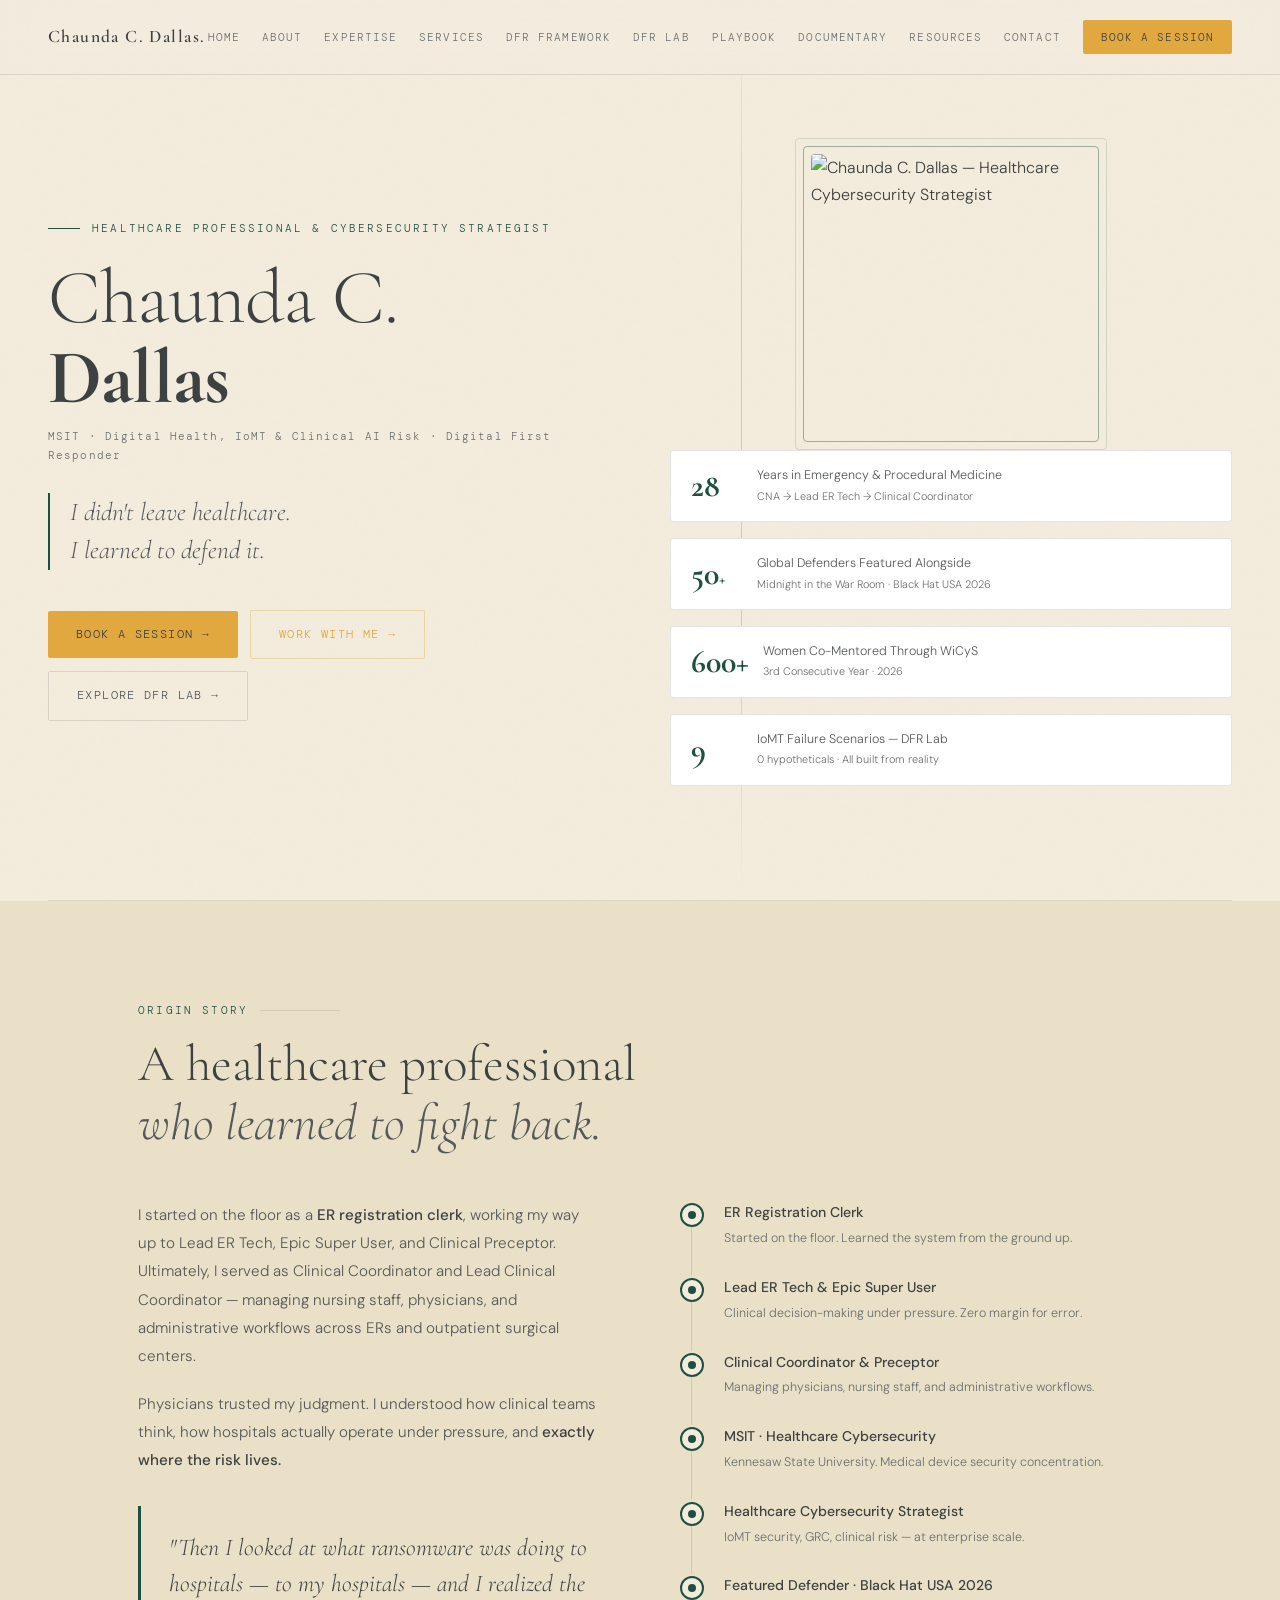
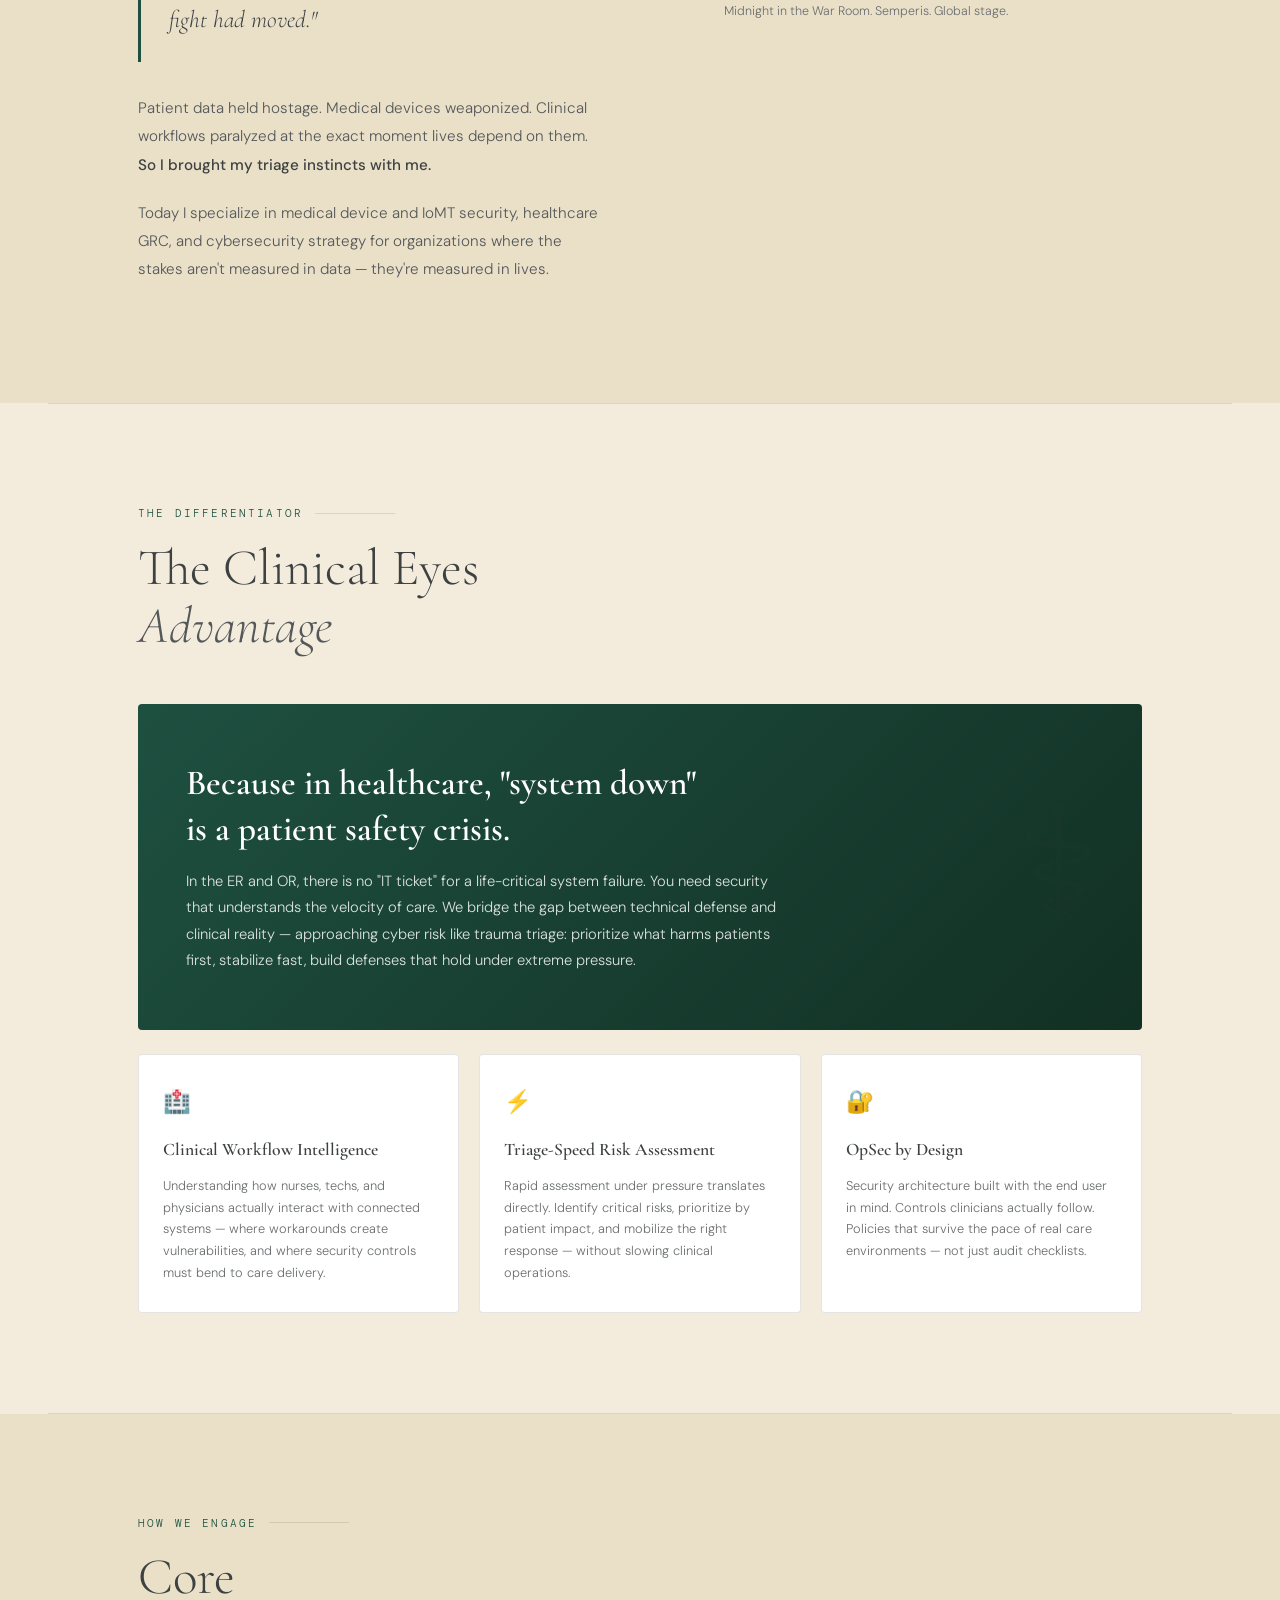
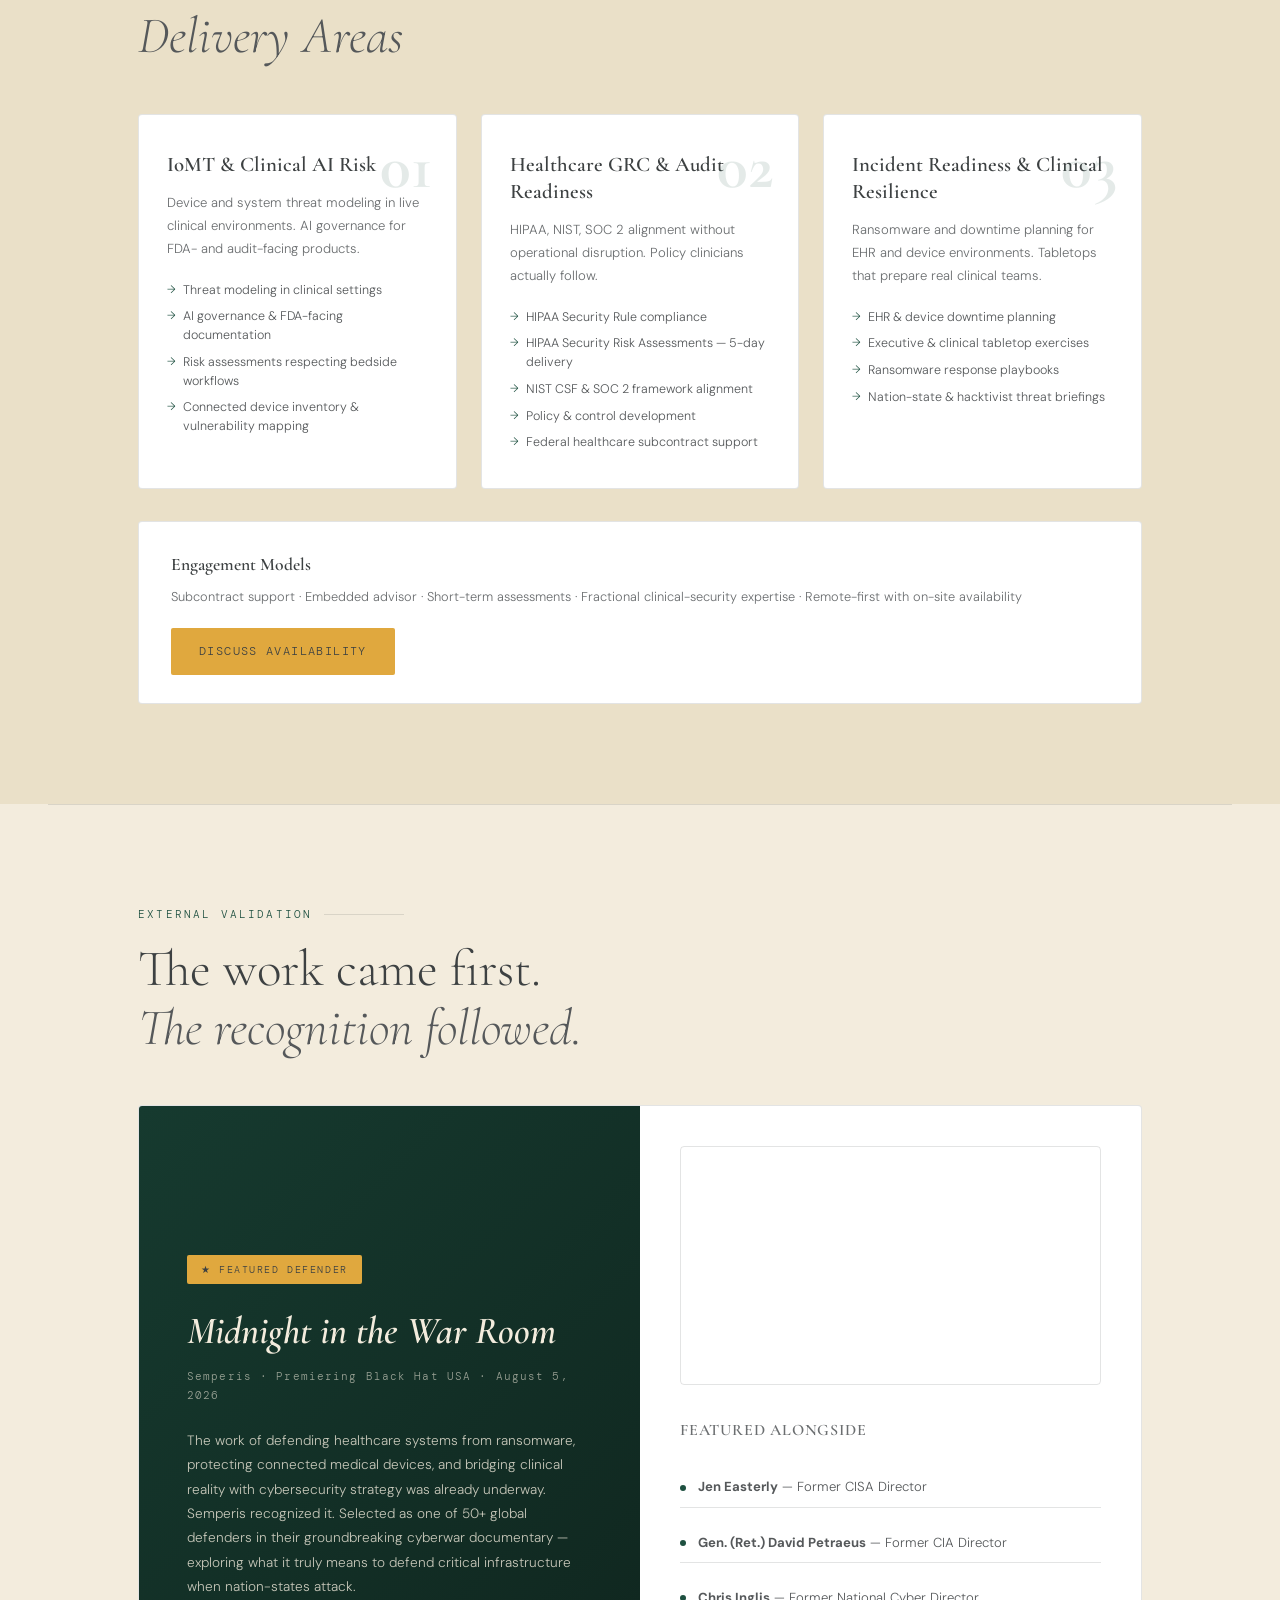
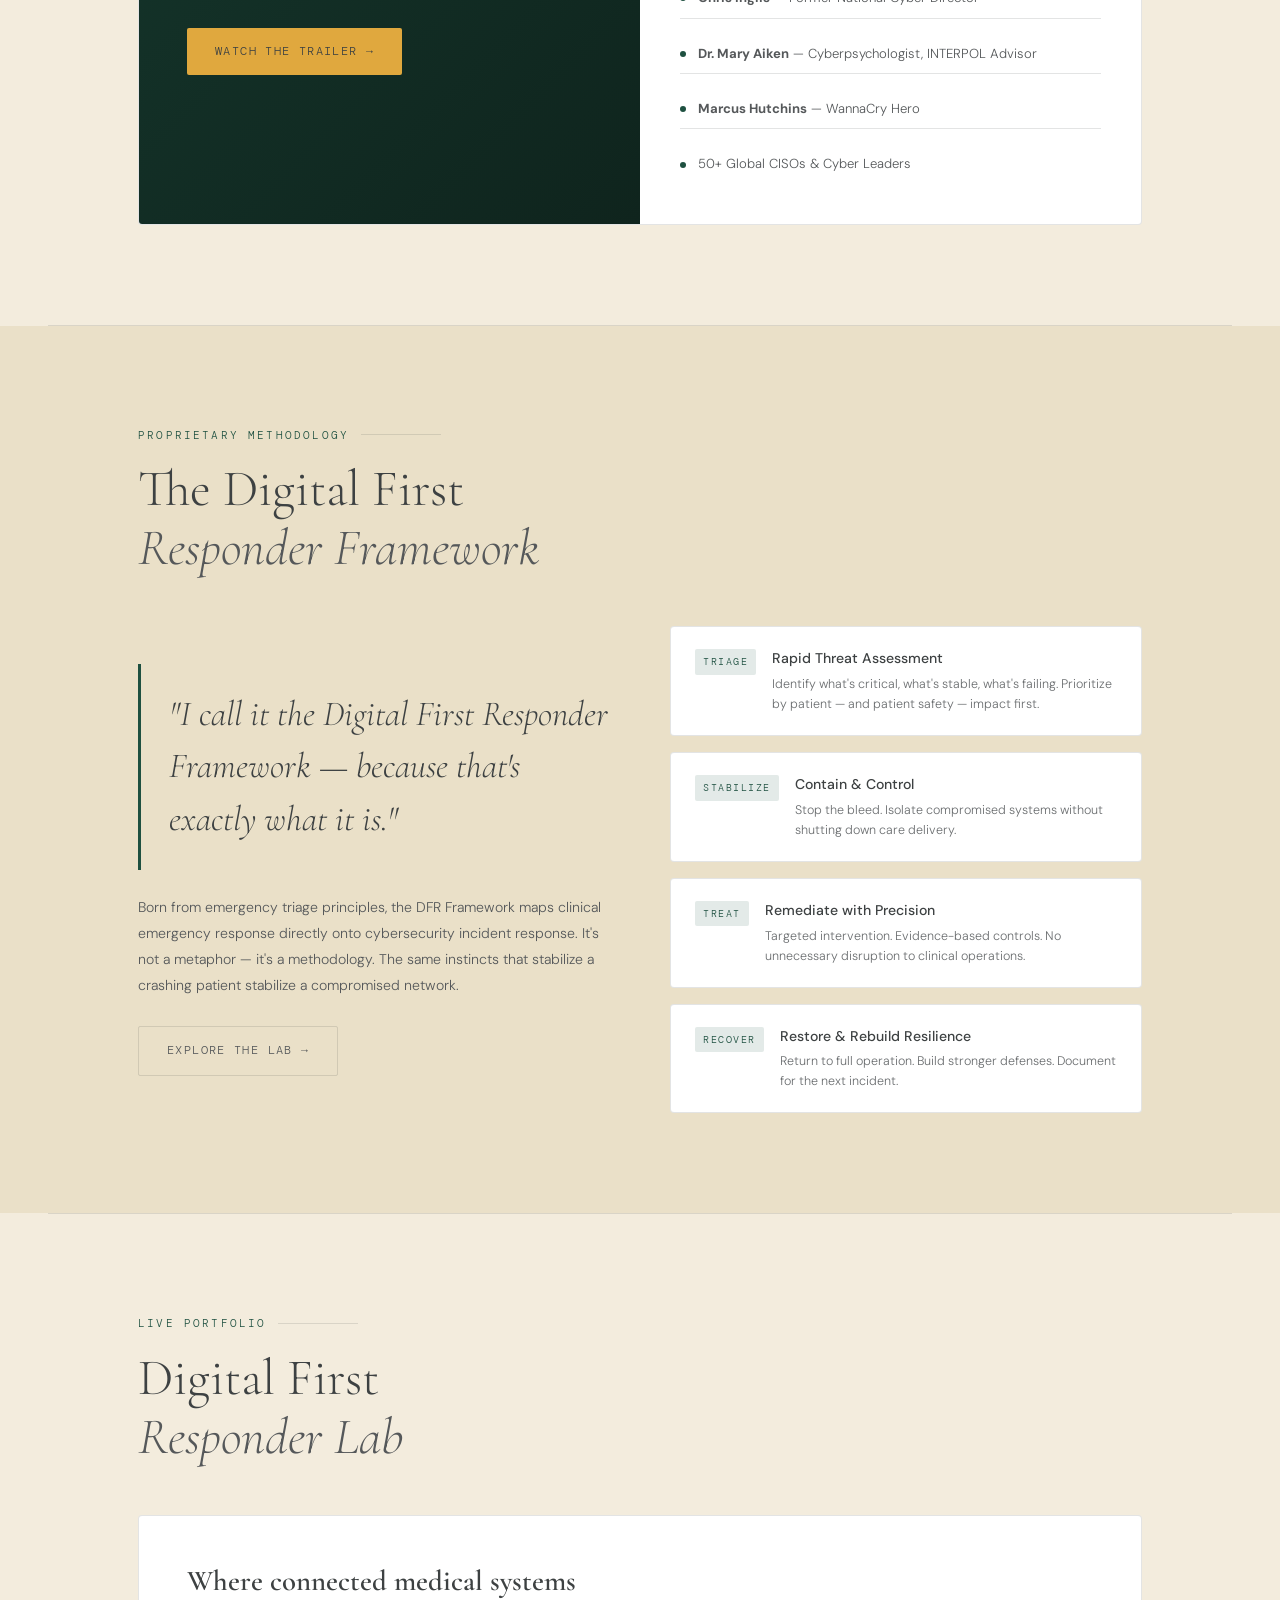
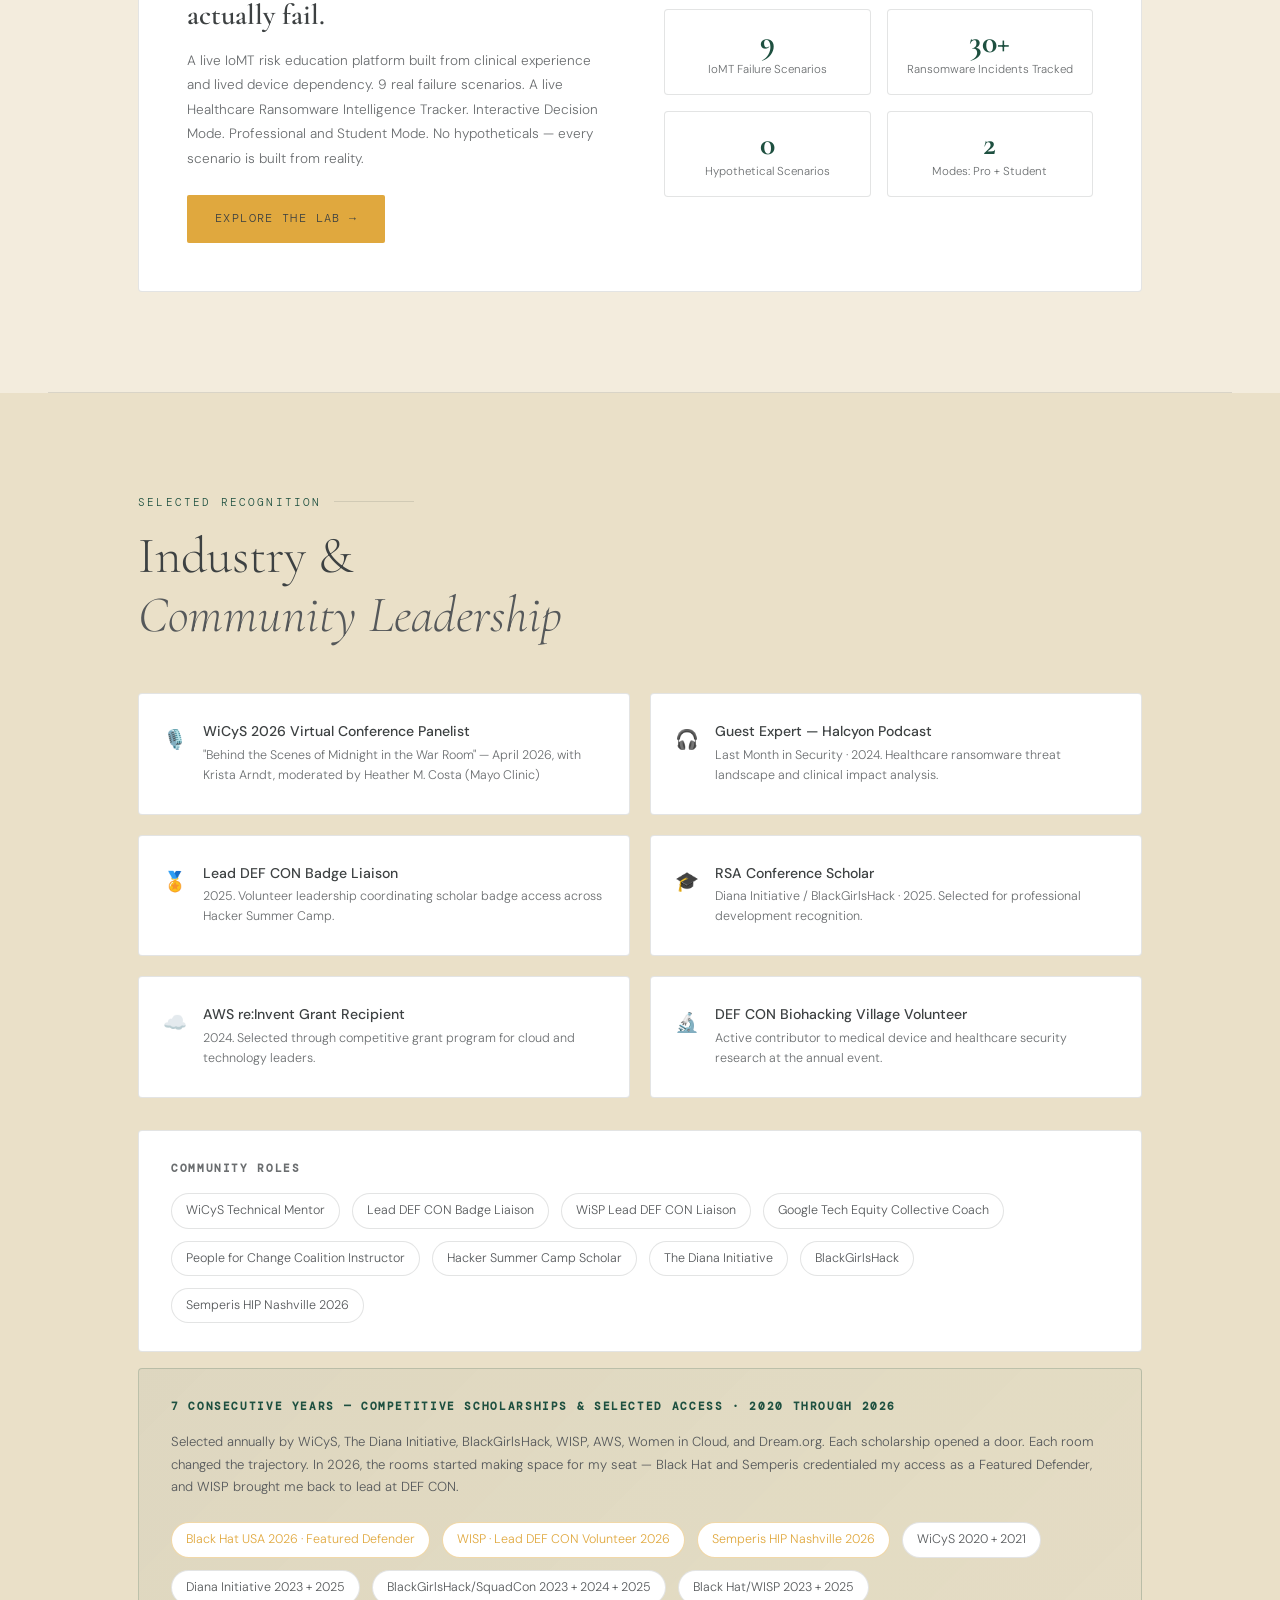
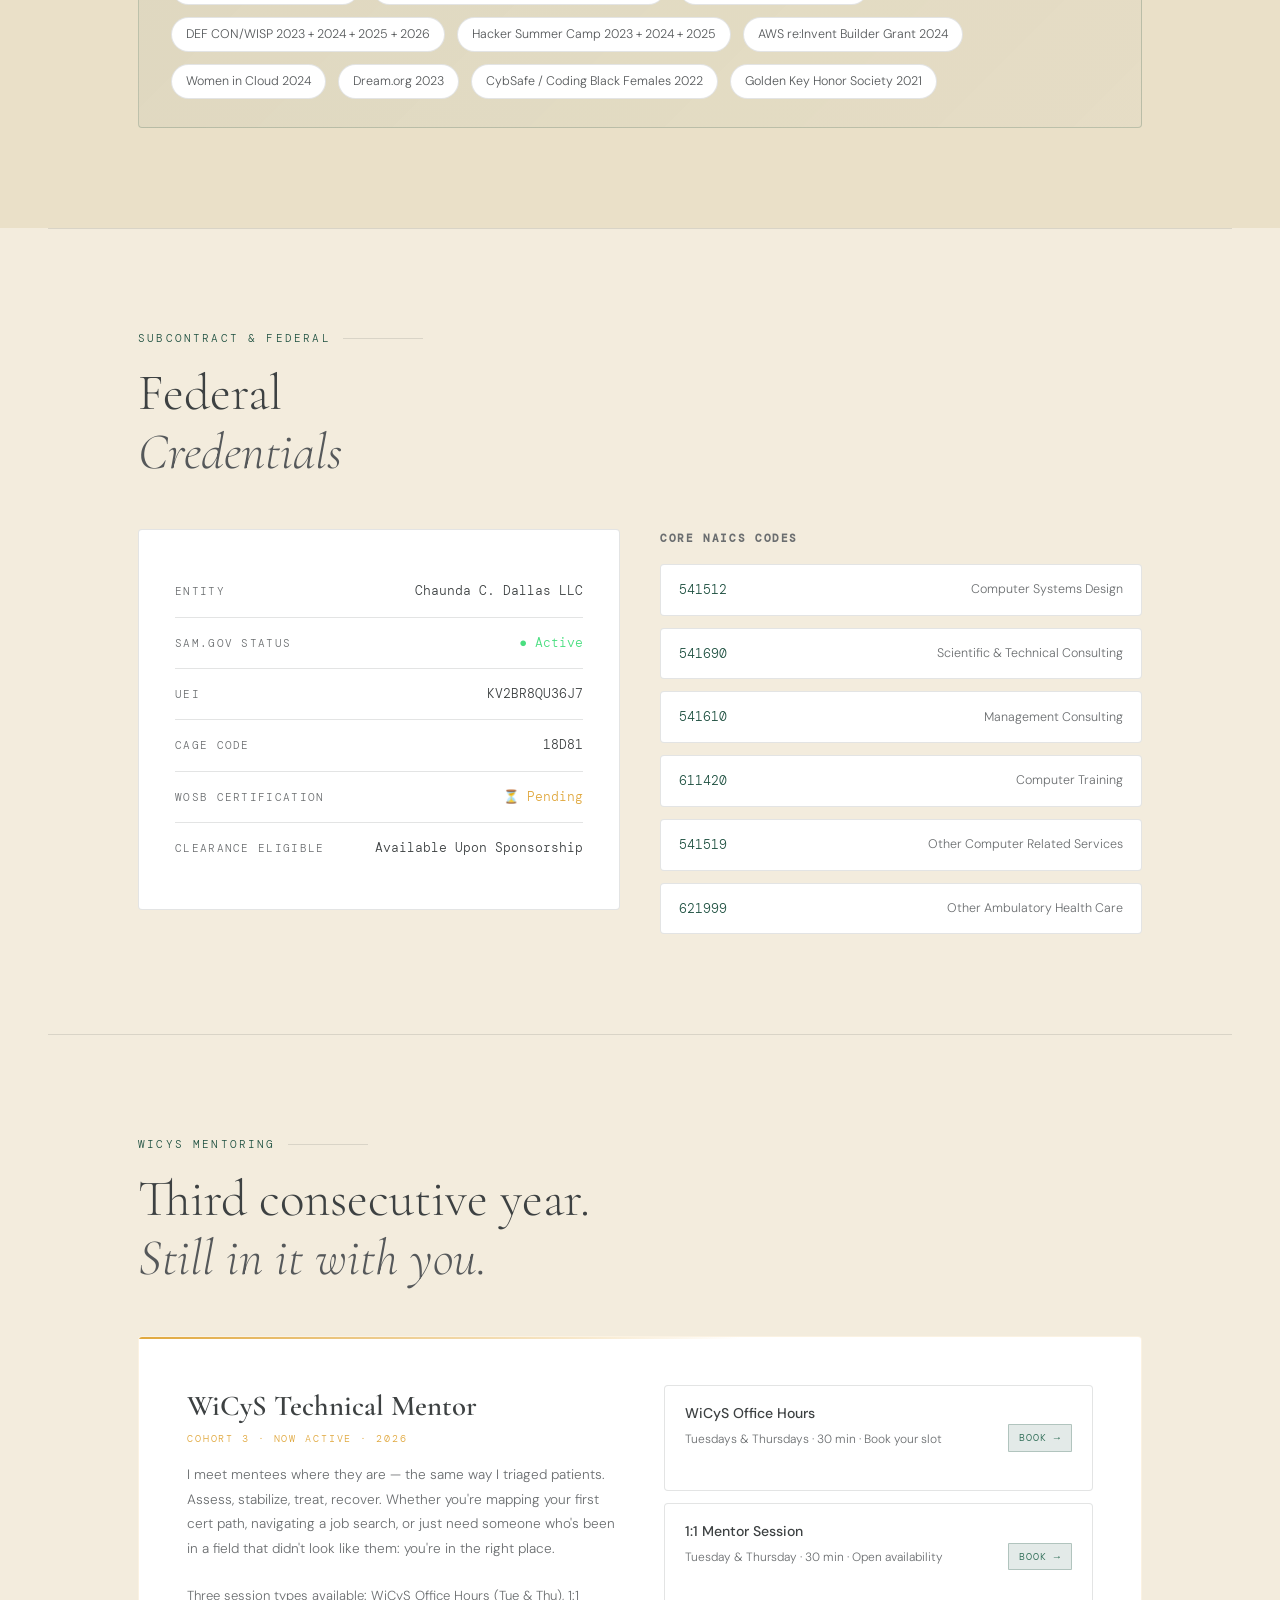
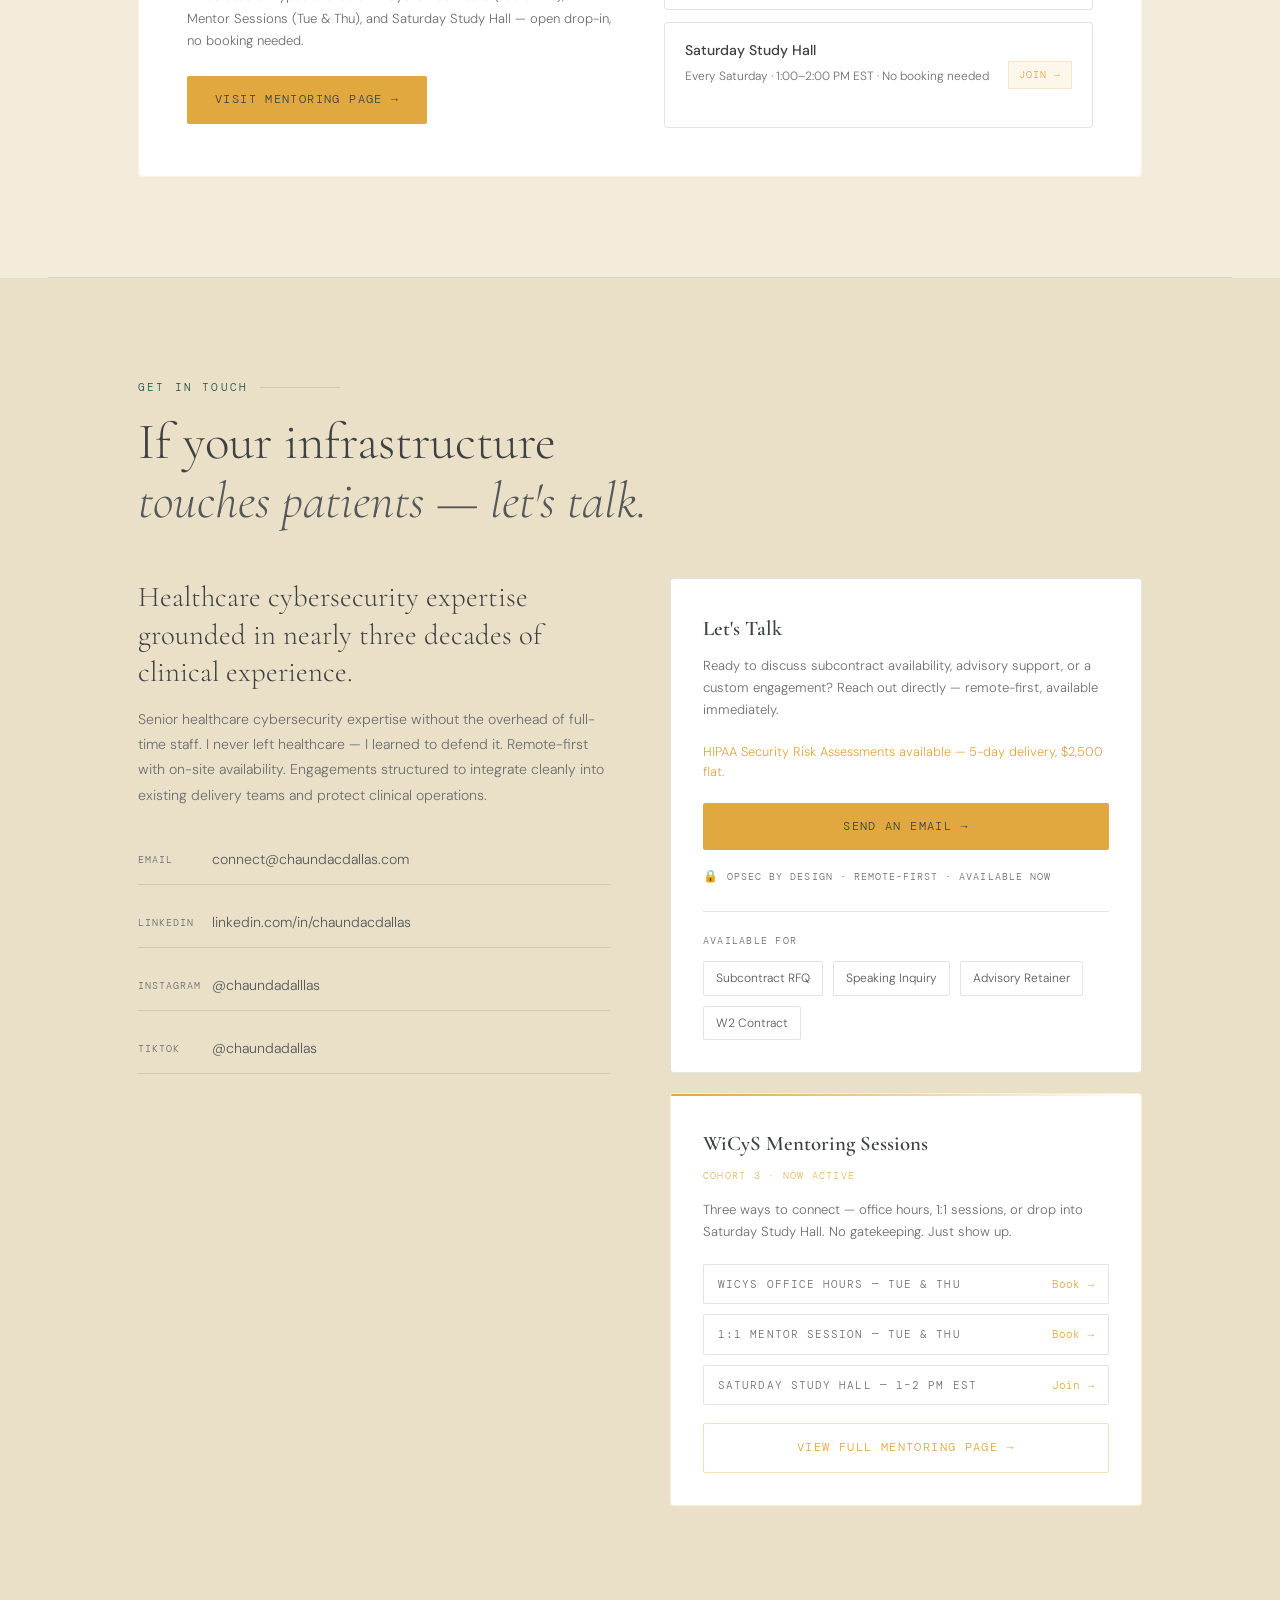
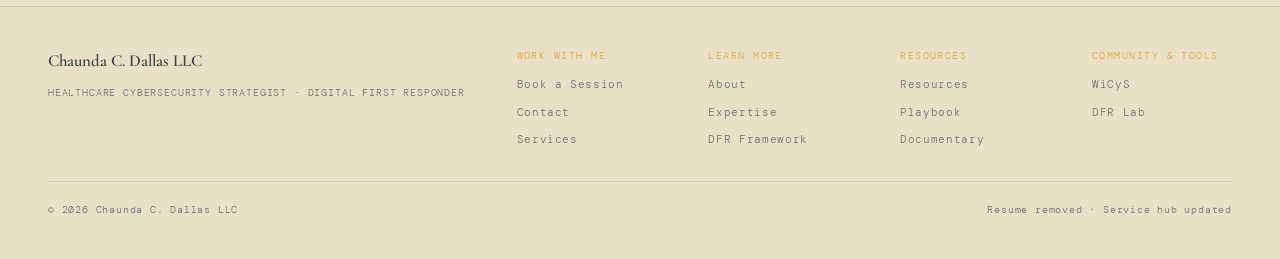
==== commit a65a6a88: "Update job titles and statistics in index.html" ====
--- a/index.html
+++ b/index.html
@@ -818,9 +818,9 @@
       </div>
     </div>
     <div class="hero-stat-card" style="animation-delay:0.3s;">
-      <div class="stat-num">200<span style="font-size:1rem">+</span></div>
+      <div class="stat-num">600+</div>
       <div>
-        <div class="stat-label">Women Mentored Through WiCyS</div>
+        <div class="stat-label">Women Co-Mentored Through WiCyS</div>
         <div class="stat-sub">3rd Consecutive Year · 2026</div>
       </div>
     </div>
@@ -843,14 +843,14 @@
     <h2 class="section-title">A healthcare professional<br><em>who learned to fight back.</em></h2>
     <div class="about-grid">
       <div class="about-text fade-up">
-        <p>I started on the floor as a <strong>CNA and registration clerk</strong>, working my way up to Lead ER Tech, Epic Super User, and Clinical Preceptor. Ultimately I served as Clinical Coordinator and Lead Clinical Coordinator — managing nursing staff, physicians, and administrative workflows across ERs and outpatient surgical centers.</p>
+        <p>I started on the floor as a <strong>ER registration clerk</strong>, working my way up to Lead ER Tech, Epic Super User, and Clinical Preceptor. Ultimately, I served as Clinical Coordinator and Lead Clinical Coordinator — managing nursing staff, physicians, and administrative workflows across ERs and outpatient surgical centers.</p>
         <p>Physicians trusted my judgment. I understood how clinical teams think, how hospitals actually operate under pressure, and <strong>exactly where the risk lives.</strong></p>
         <div class="pull-quote">"Then I looked at what ransomware was doing to hospitals — to <em>my</em> hospitals — and I realized the fight had moved."</div>
         <p>Patient data held hostage. Medical devices weaponized. Clinical workflows paralyzed at the exact moment lives depend on them. <strong>So I brought my triage instincts with me.</strong></p>
         <p>Today I specialize in medical device and IoMT security, healthcare GRC, and cybersecurity strategy for organizations where the stakes aren't measured in data — they're measured in lives.</p>
       </div>
       <div class="career-timeline fade-up">
-        <div class="timeline-item"><div class="timeline-dot"></div><div class="timeline-content"><h4>CNA & Registration Clerk</h4><p>Started on the floor. Learned the system from the ground up.</p></div></div>
+        <div class="timeline-item"><div class="timeline-dot"></div><div class="timeline-content"><h4>ER Registration Clerk</h4><p>Started on the floor. Learned the system from the ground up.</p></div></div>
         <div class="timeline-item"><div class="timeline-dot"></div><div class="timeline-content"><h4>Lead ER Tech & Epic Super User</h4><p>Clinical decision-making under pressure. Zero margin for error.</p></div></div>
         <div class="timeline-item"><div class="timeline-dot"></div><div class="timeline-content"><h4>Clinical Coordinator & Preceptor</h4><p>Managing physicians, nursing staff, and administrative workflows.</p></div></div>
         <div class="timeline-item"><div class="timeline-dot"></div><div class="timeline-content"><h4>MSIT · Healthcare Cybersecurity</h4><p>Kennesaw State University. Medical device security concentration.</p></div></div>
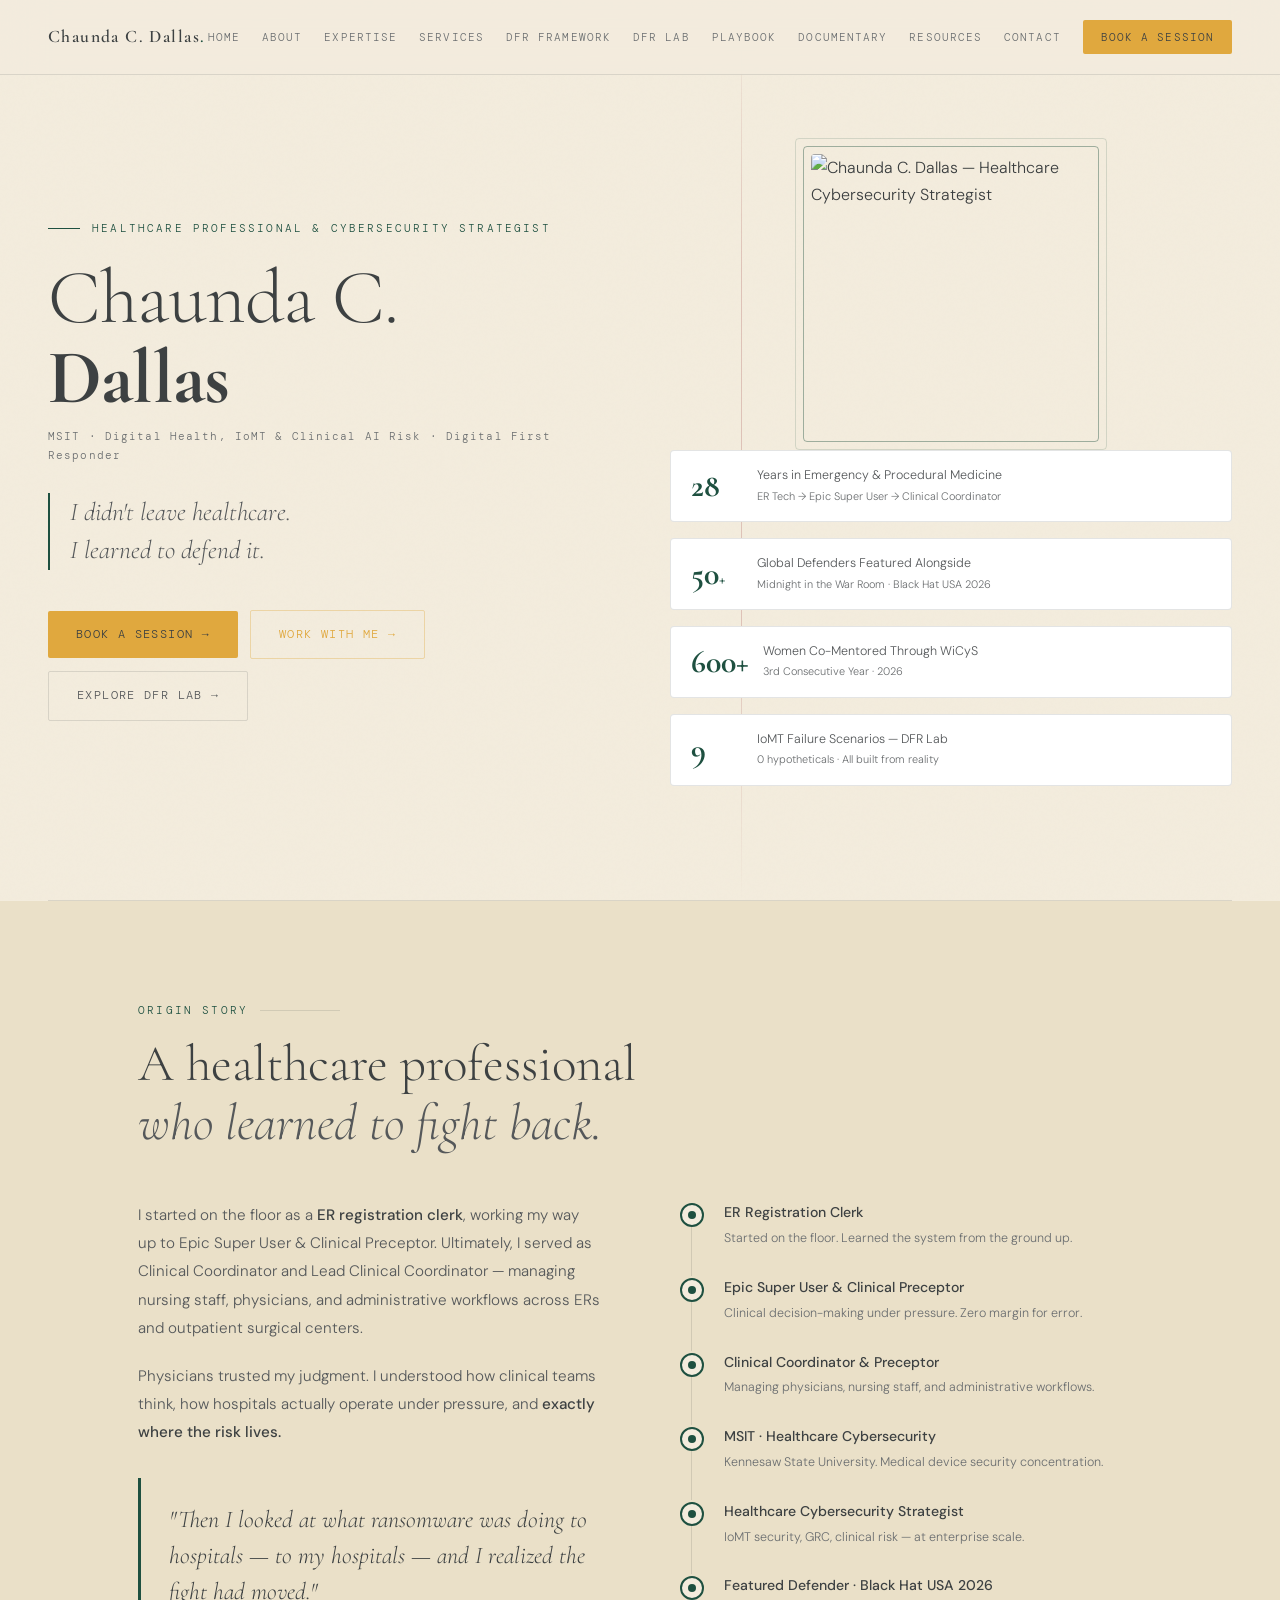
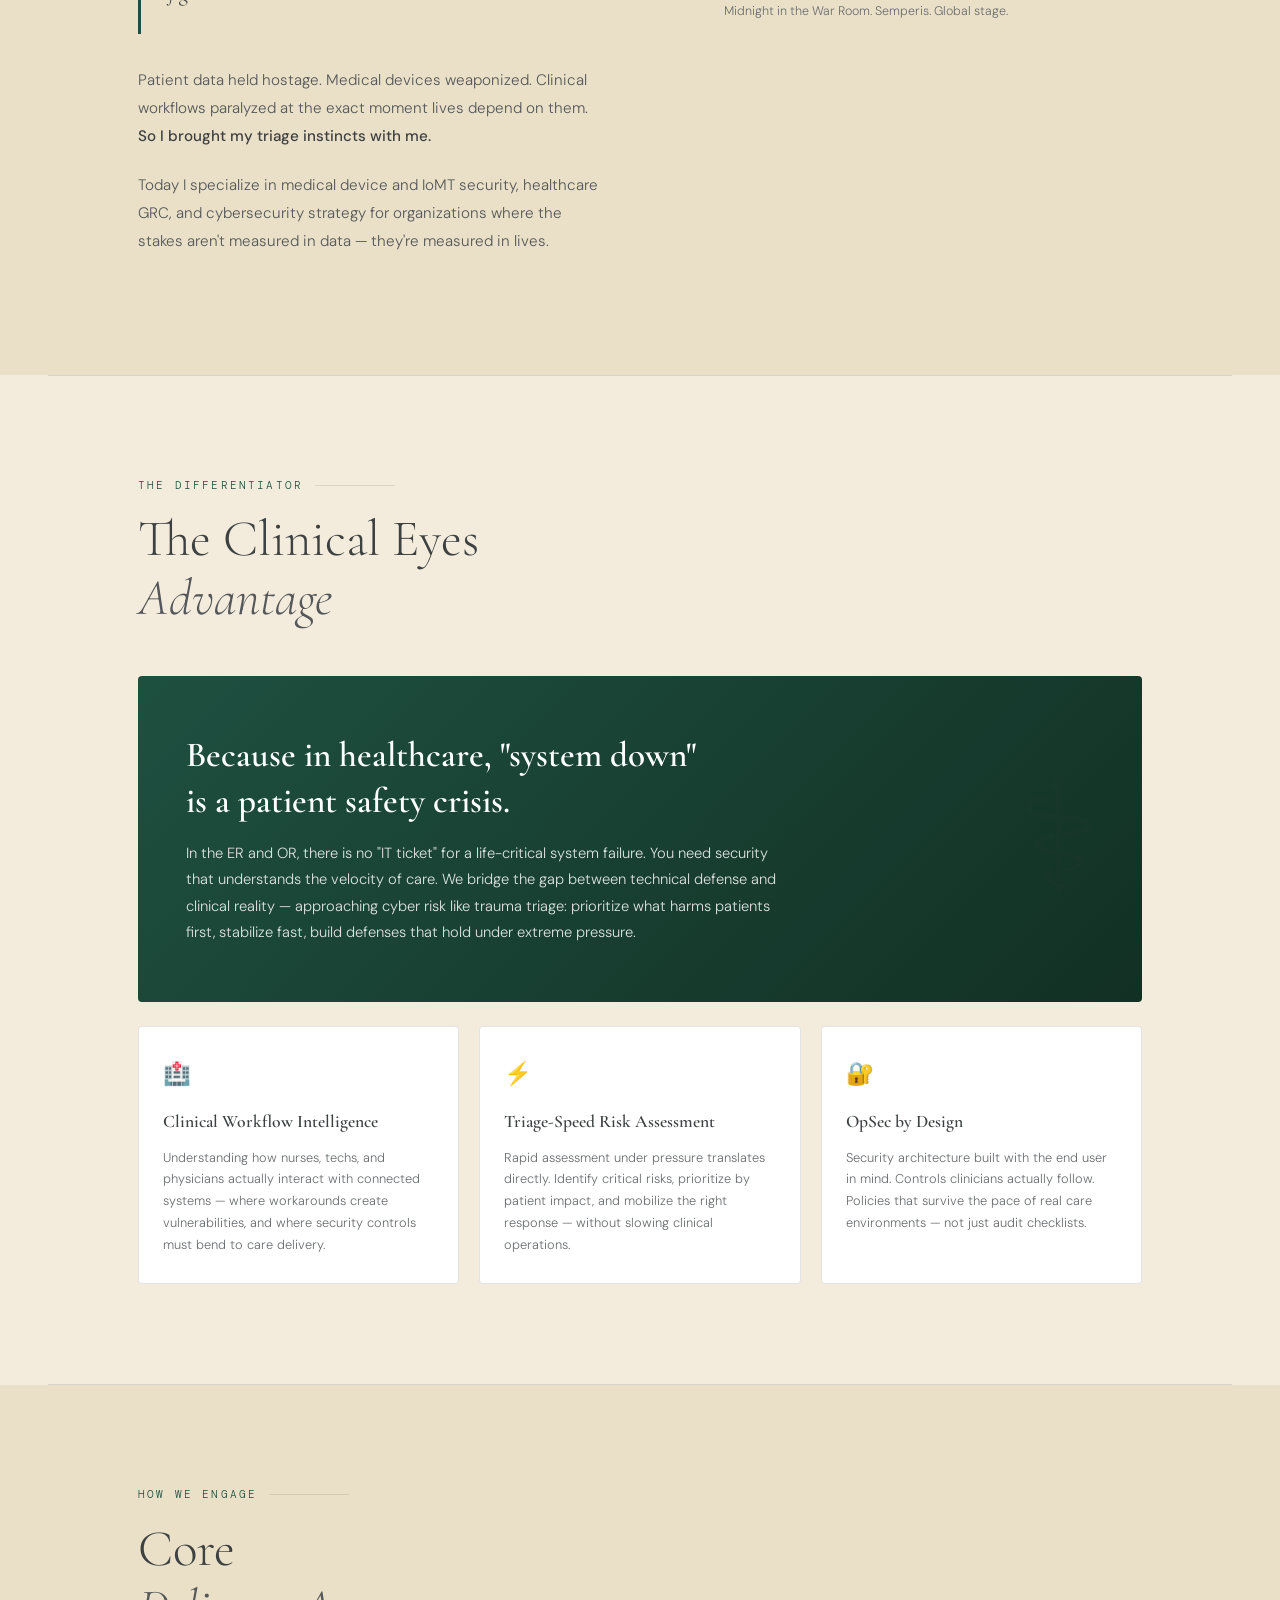
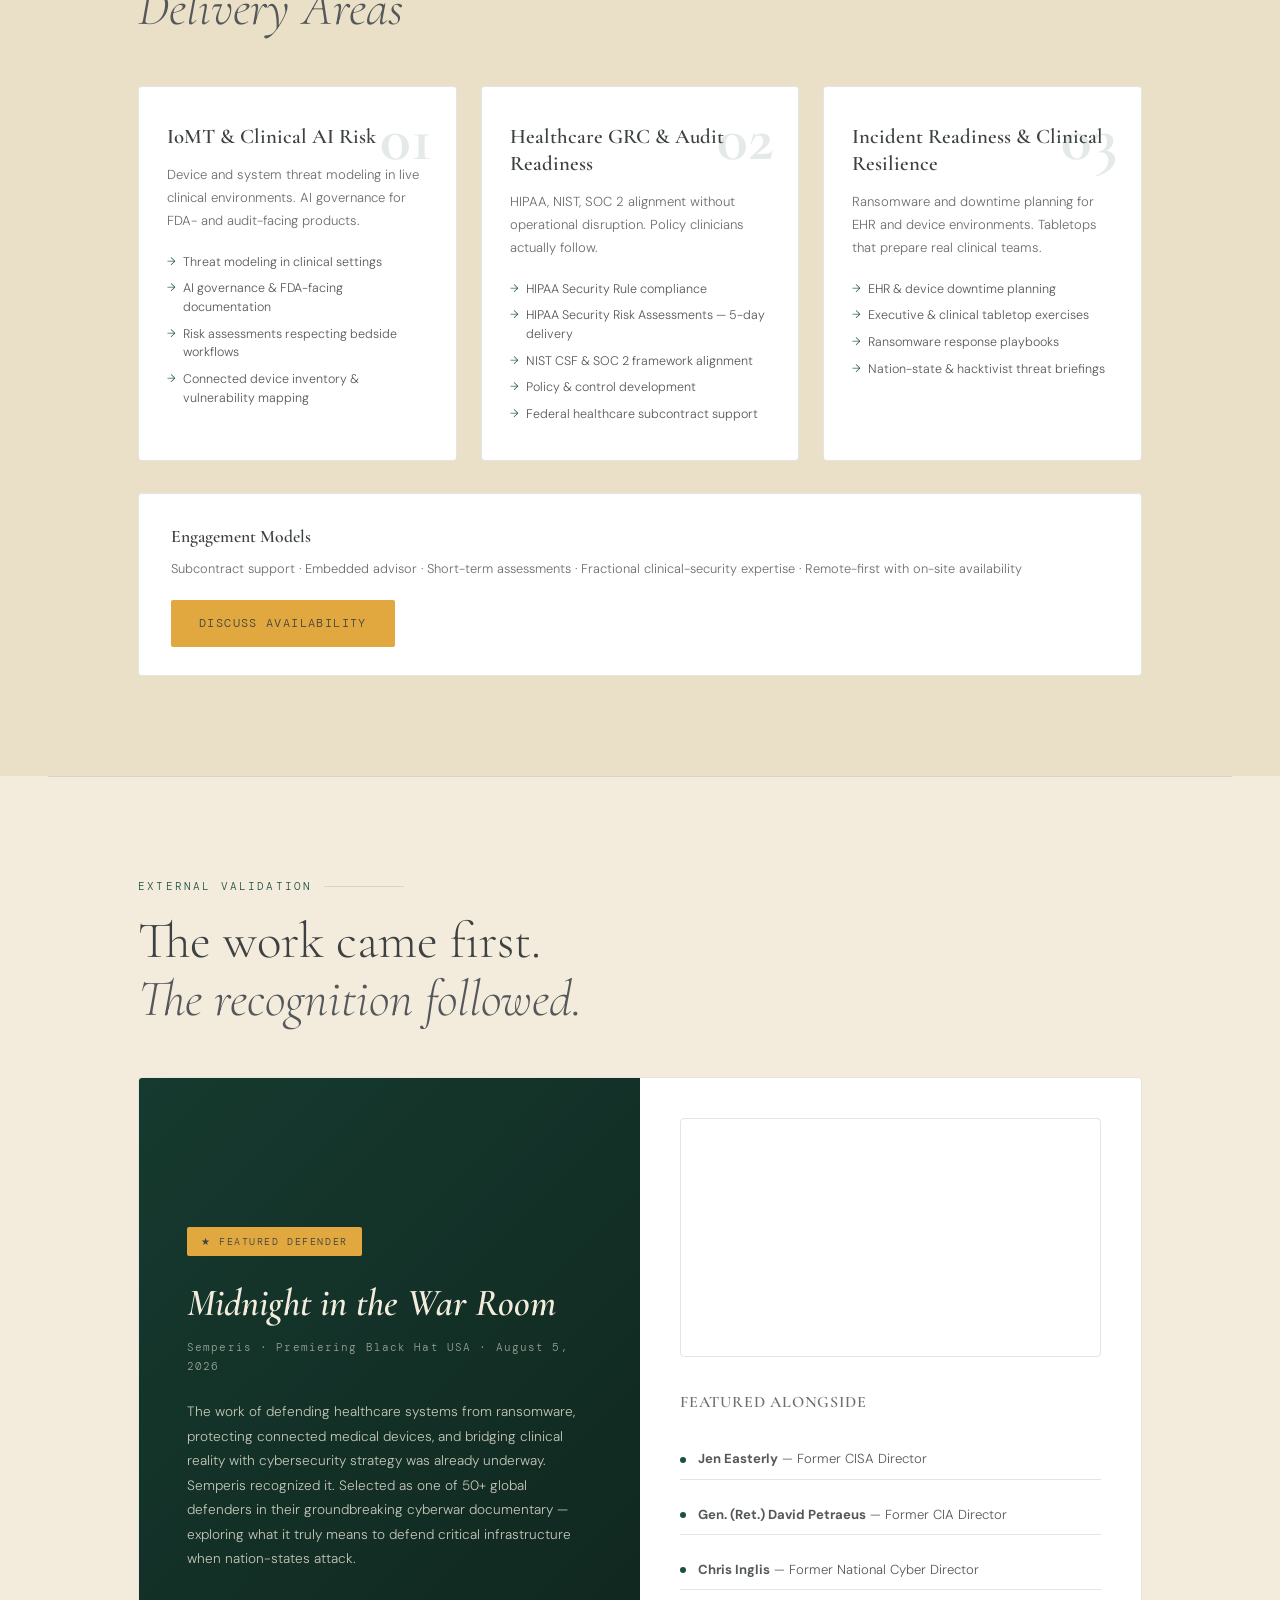
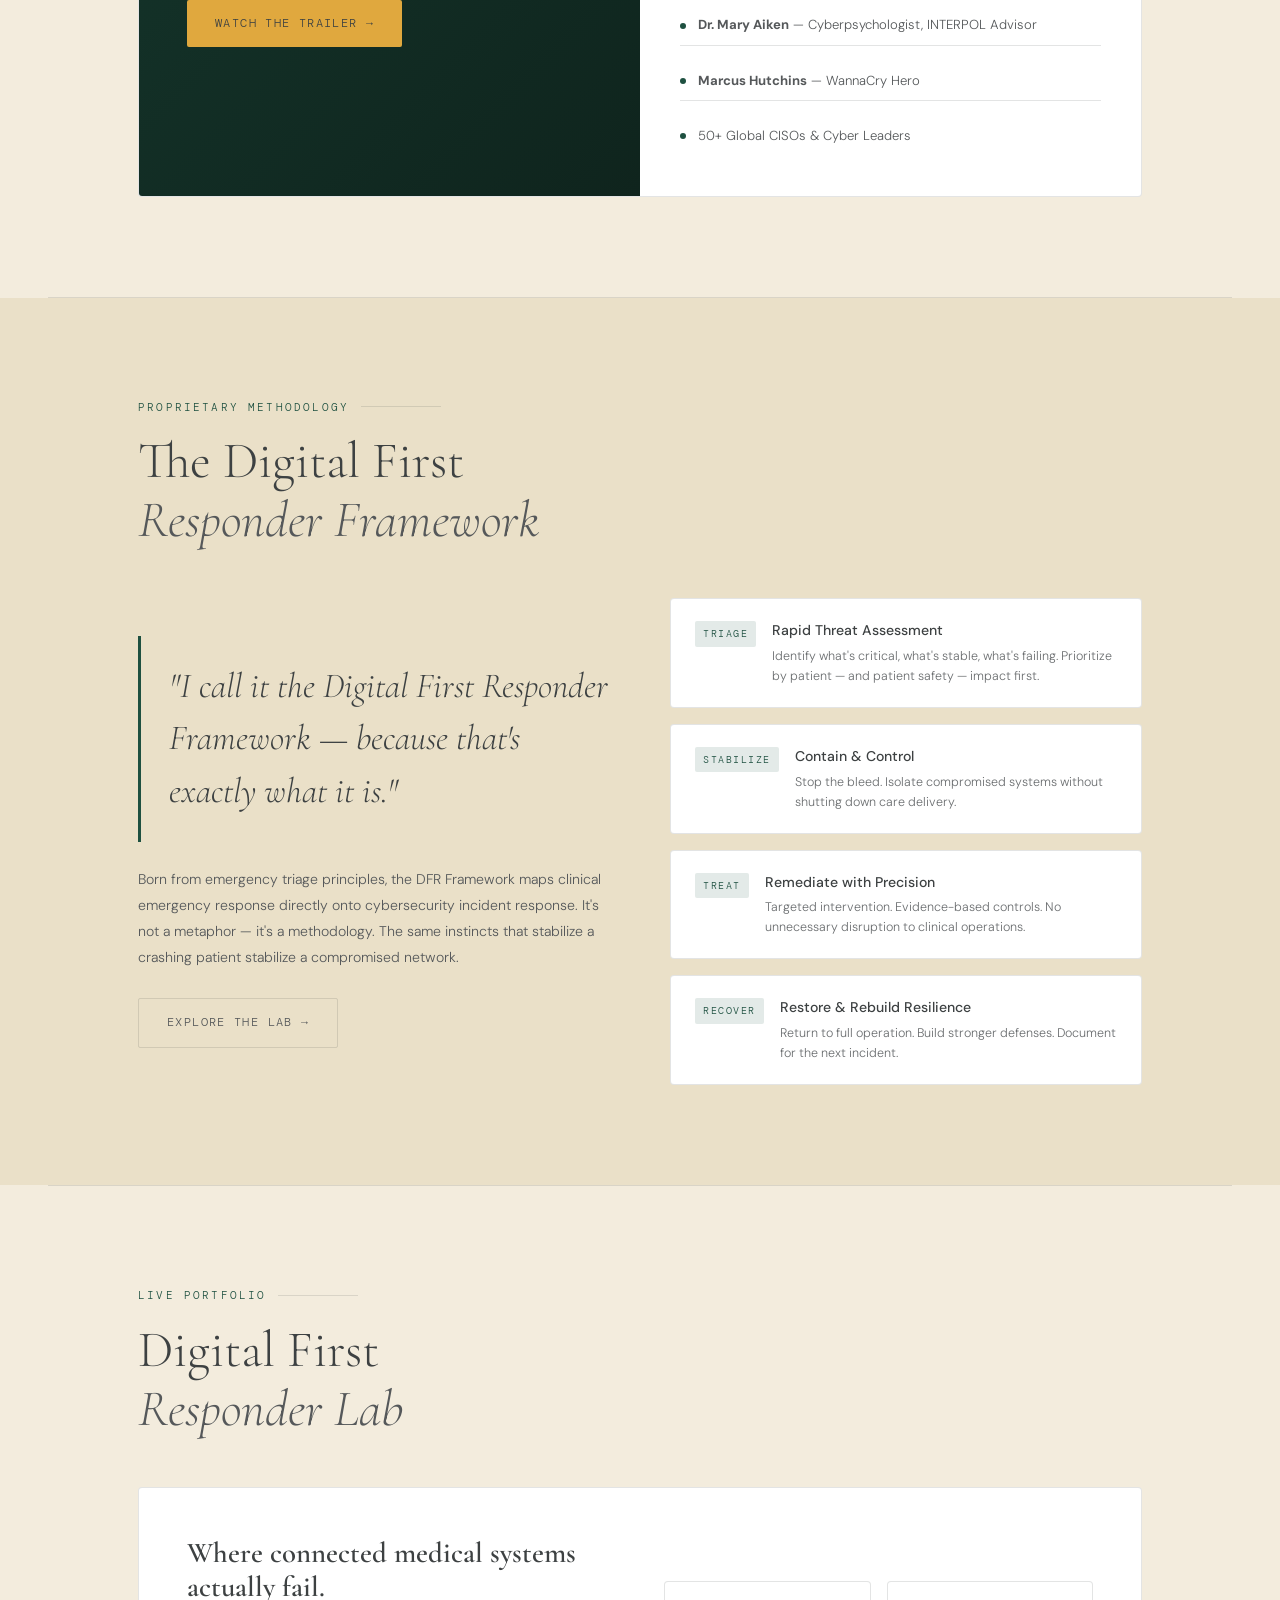
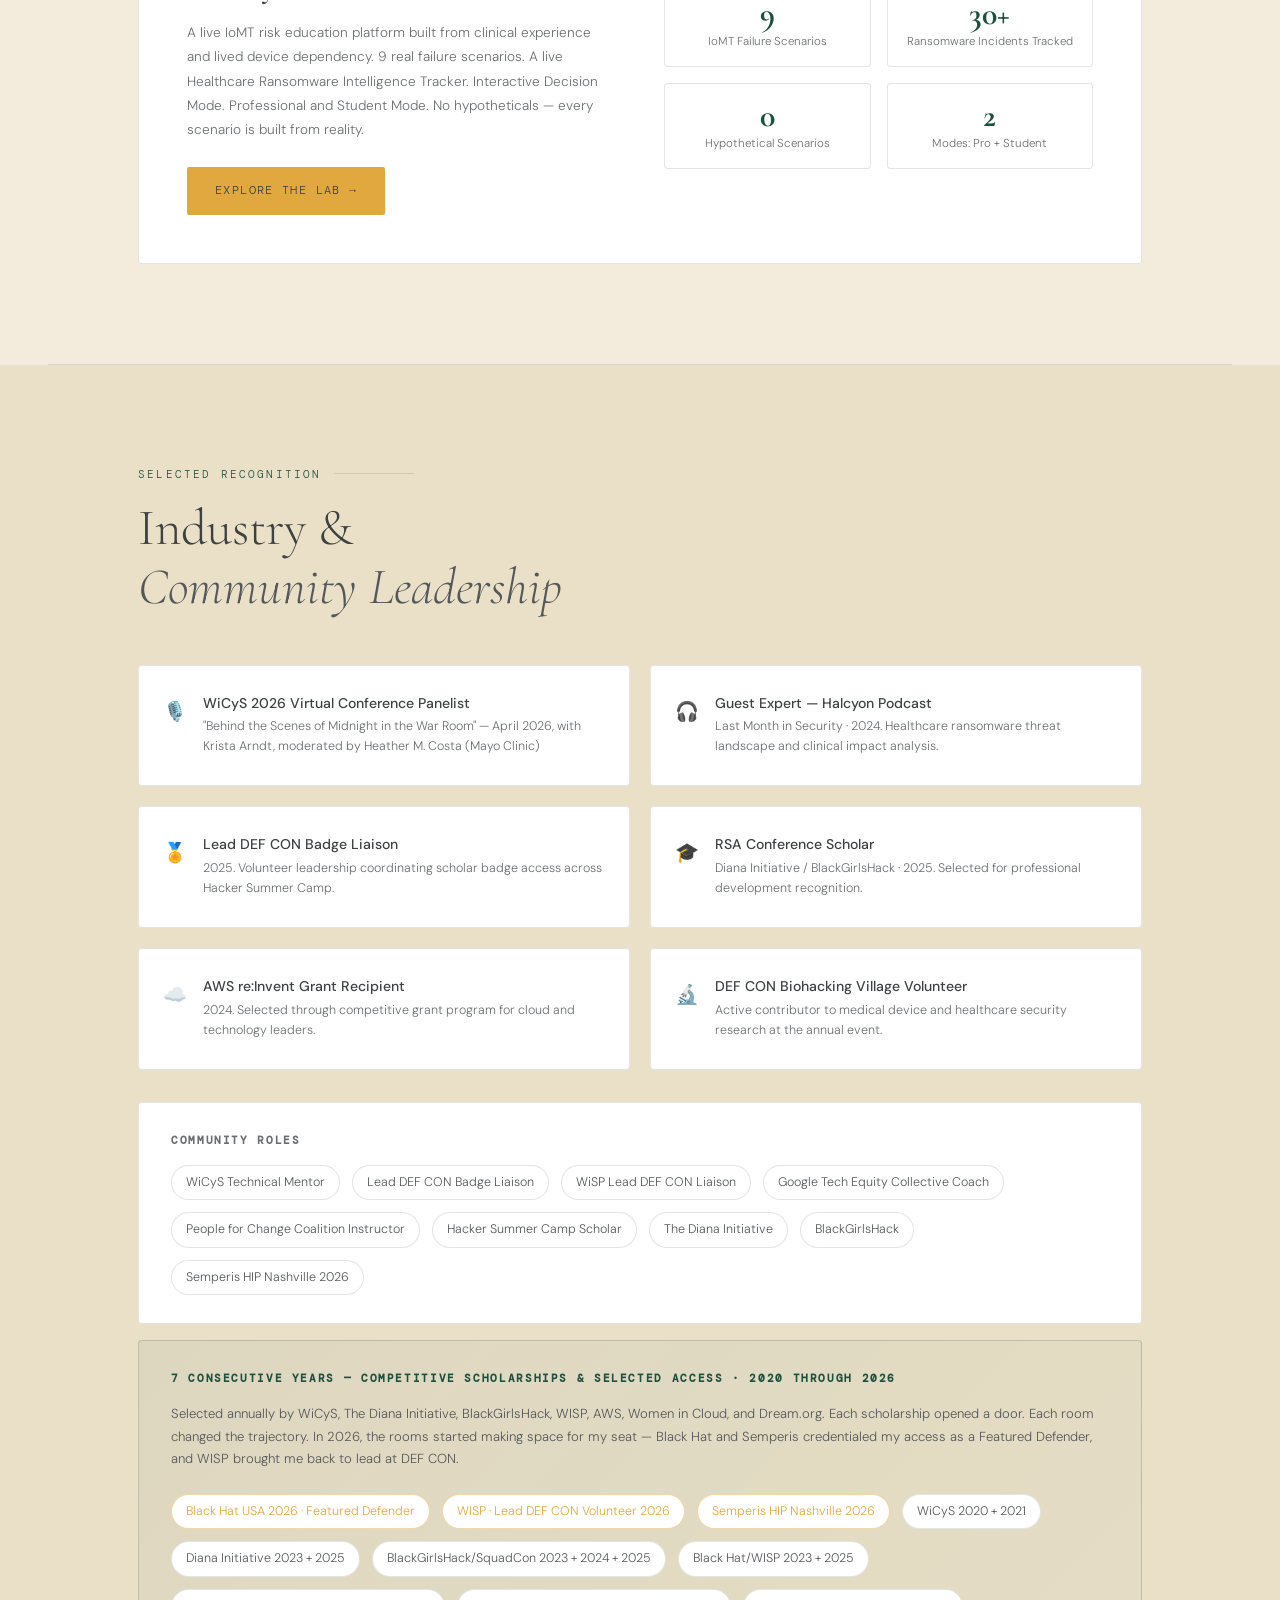
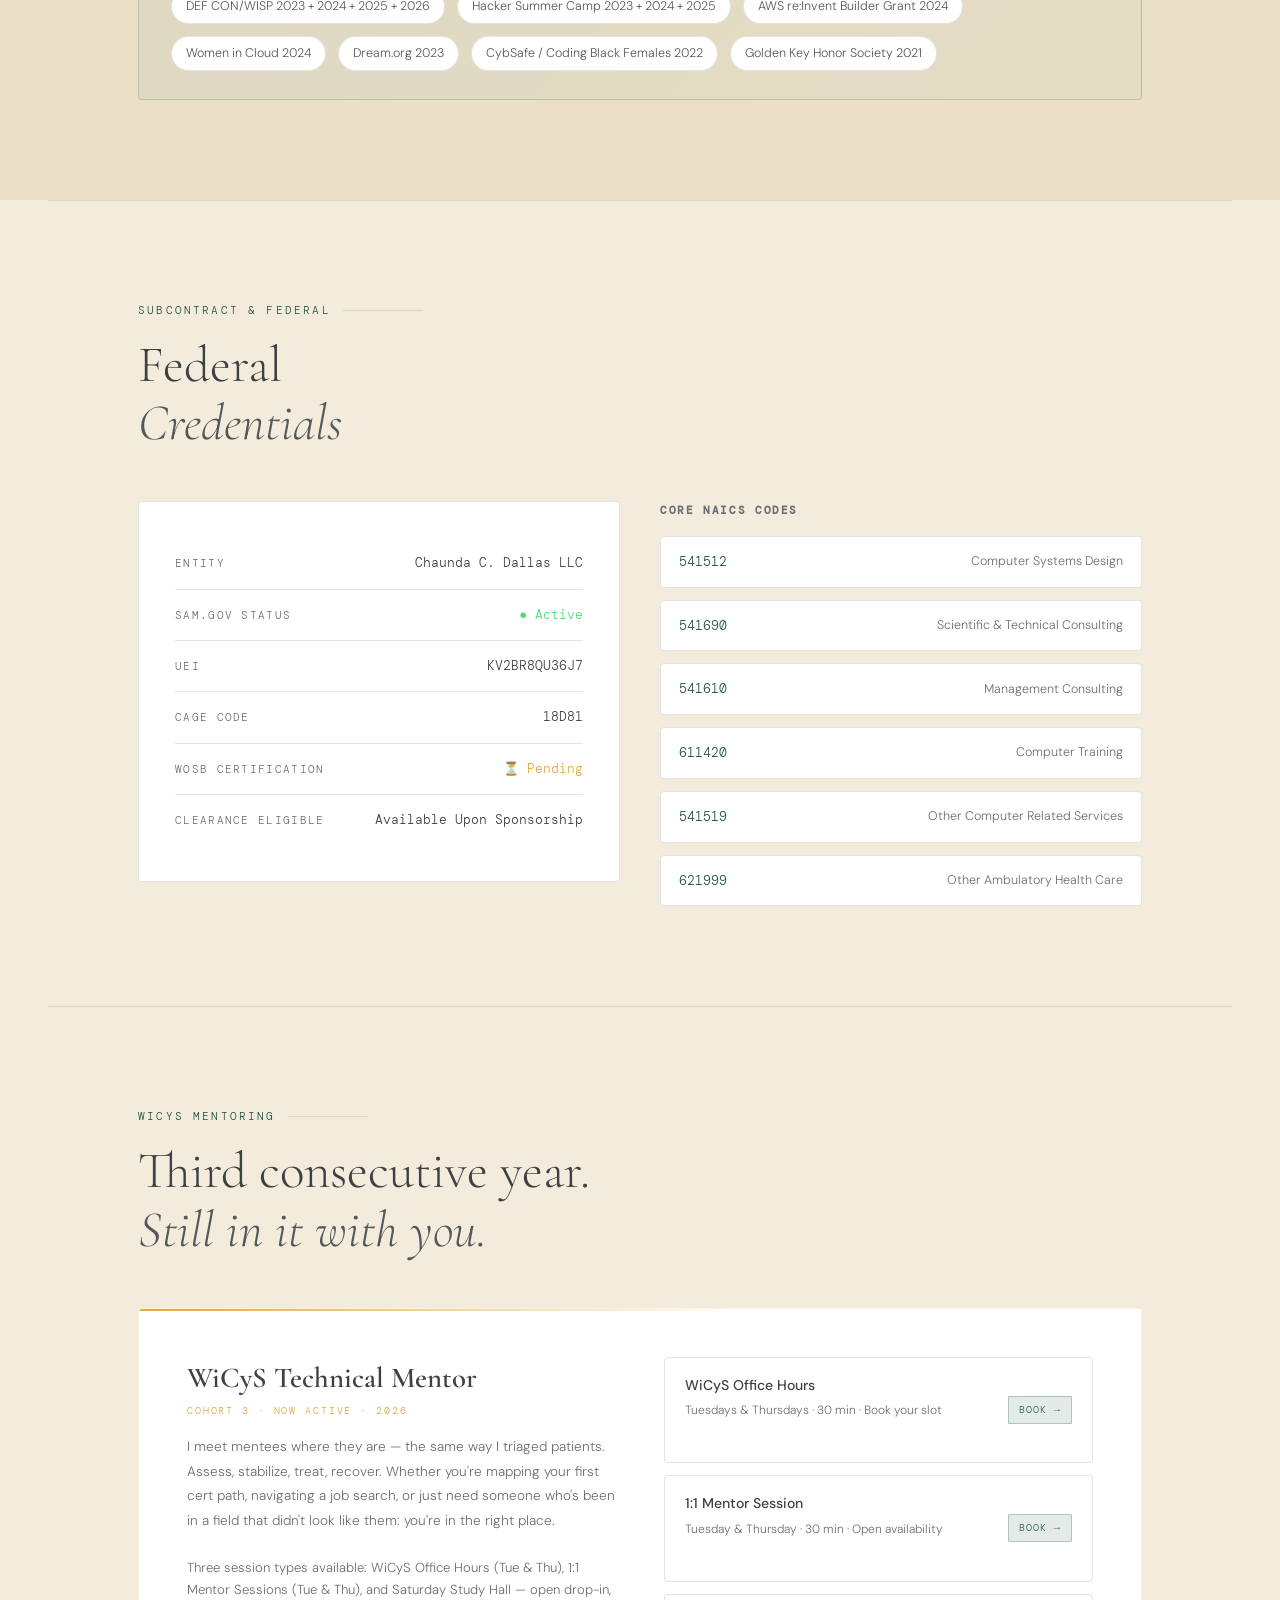
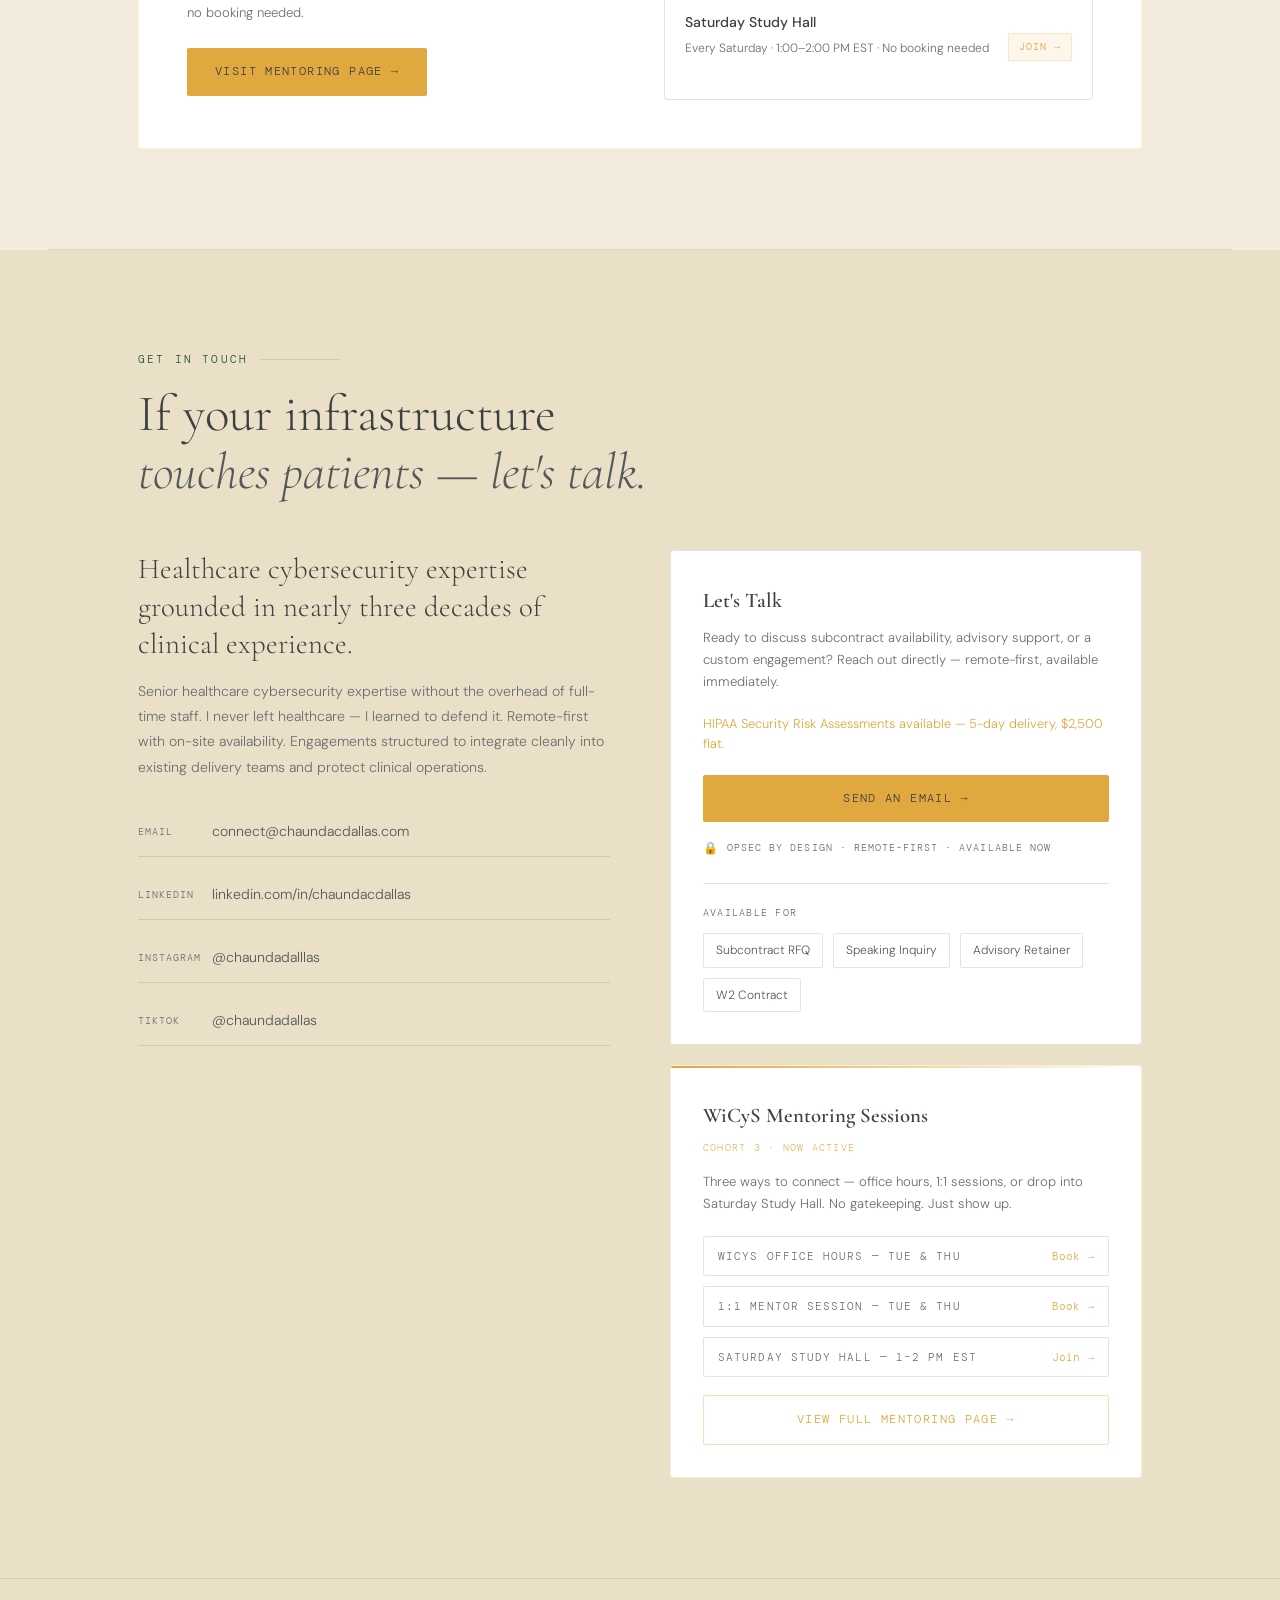
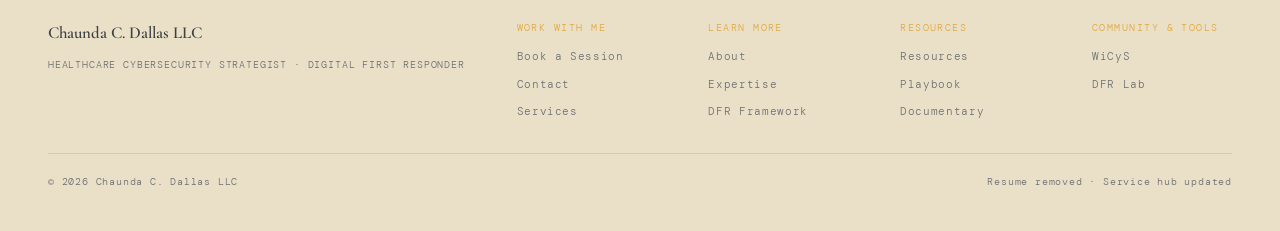
==== commit fb30e573: "Polish pass: fix trailer embed, titles, booking links, prep-list CSS - index.html: use youtube.com/e" ====
--- a/index.html
+++ b/index.html
@@ -807,7 +807,7 @@
       <div class="stat-num">28</div>
       <div>
         <div class="stat-label">Years in Emergency & Procedural Medicine</div>
-        <div class="stat-sub">CNA → Lead ER Tech → Clinical Coordinator</div>
+        <div class="stat-sub">ER Tech → Epic Super User → Clinical Coordinator</div>
       </div>
     </div>
     <div class="hero-stat-card" style="animation-delay:0.2s;">
@@ -843,7 +843,7 @@
     <h2 class="section-title">A healthcare professional<br><em>who learned to fight back.</em></h2>
     <div class="about-grid">
       <div class="about-text fade-up">
-        <p>I started on the floor as a <strong>ER registration clerk</strong>, working my way up to Lead ER Tech, Epic Super User, and Clinical Preceptor. Ultimately, I served as Clinical Coordinator and Lead Clinical Coordinator — managing nursing staff, physicians, and administrative workflows across ERs and outpatient surgical centers.</p>
+        <p>I started on the floor as a <strong>ER registration clerk</strong>, working my way up to Epic Super User &amp; Clinical Preceptor. Ultimately, I served as Clinical Coordinator and Lead Clinical Coordinator — managing nursing staff, physicians, and administrative workflows across ERs and outpatient surgical centers.</p>
         <p>Physicians trusted my judgment. I understood how clinical teams think, how hospitals actually operate under pressure, and <strong>exactly where the risk lives.</strong></p>
         <div class="pull-quote">"Then I looked at what ransomware was doing to hospitals — to <em>my</em> hospitals — and I realized the fight had moved."</div>
         <p>Patient data held hostage. Medical devices weaponized. Clinical workflows paralyzed at the exact moment lives depend on them. <strong>So I brought my triage instincts with me.</strong></p>
@@ -851,7 +851,7 @@
       </div>
       <div class="career-timeline fade-up">
         <div class="timeline-item"><div class="timeline-dot"></div><div class="timeline-content"><h4>ER Registration Clerk</h4><p>Started on the floor. Learned the system from the ground up.</p></div></div>
-        <div class="timeline-item"><div class="timeline-dot"></div><div class="timeline-content"><h4>Lead ER Tech & Epic Super User</h4><p>Clinical decision-making under pressure. Zero margin for error.</p></div></div>
+        <div class="timeline-item"><div class="timeline-dot"></div><div class="timeline-content"><h4>Epic Super User &amp; Clinical Preceptor</h4><p>Clinical decision-making under pressure. Zero margin for error.</p></div></div>
         <div class="timeline-item"><div class="timeline-dot"></div><div class="timeline-content"><h4>Clinical Coordinator & Preceptor</h4><p>Managing physicians, nursing staff, and administrative workflows.</p></div></div>
         <div class="timeline-item"><div class="timeline-dot"></div><div class="timeline-content"><h4>MSIT · Healthcare Cybersecurity</h4><p>Kennesaw State University. Medical device security concentration.</p></div></div>
         <div class="timeline-item"><div class="timeline-dot"></div><div class="timeline-content"><h4>Healthcare Cybersecurity Strategist</h4><p>IoMT security, GRC, clinical risk — at enterprise scale.</p></div></div>
@@ -919,7 +919,7 @@
       </div>
       <div class="doc-right">
         <div class="video-wrapper">
-          <iframe src="https://youtu.be/Bin6Gz2zMhE?si=MV7uKwKtk00gth_L" title="Midnight in the War Room — Official Trailer" frameborder="0" allow="accelerometer; autoplay; clipboard-write; encrypted-media; gyroscope; picture-in-picture; web-share" referrerpolicy="strict-origin-when-cross-origin" allowfullscreen></iframe>
+          <iframe src="https://www.youtube.com/embed/Bin6Gz2zMhE" title="Midnight in the War Room — Official Trailer" frameborder="0" allow="accelerometer; autoplay; clipboard-write; encrypted-media; gyroscope; picture-in-picture; web-share" referrerpolicy="strict-origin-when-cross-origin" allowfullscreen></iframe>
         </div>
         <h4>Featured Alongside</h4>
         <div class="peer-item"><div class="peer-dot"></div><span><strong>Jen Easterly</strong> — Former CISA Director</span></div>
@@ -1051,14 +1051,14 @@
         <a href="/wicys" class="btn-primary">Visit Mentoring Page →</a>
       </div>
       <div class="mentoring-sessions">
-        <a href="https://calendar.app.google/BtyC22XyDDh4zWdB9" class="mentoring-session-row" target="_blank">
+        <a href="https://calendar.app.google/spo67aTHk6M7Ld6g7" class="mentoring-session-row" target="_blank">
           <div class="session-row-left">
             <h5>WiCyS Office Hours</h5>
             <p>Tuesdays & Thursdays · 30 min · Book your slot</p>
           </div>
           <span class="session-row-badge badge-crimson">Book →</span>
         </a>
-        <a href="https://calendar.app.google/417BVNHA43JPBEA17" class="mentoring-session-row" target="_blank">
+        <a href="https://calendar.app.google/S7HAL9PbuCJGh6MN8" class="mentoring-session-row" target="_blank">
           <div class="session-row-left">
             <h5>1:1 Mentor Session</h5>
             <p>Tuesday & Thursday · 30 min · Open availability</p>
@@ -1121,11 +1121,11 @@
           <div class="mentoring-sub">Cohort 3 · Now Active</div>
           <p>Three ways to connect — office hours, 1:1 sessions, or drop into Saturday Study Hall. No gatekeeping. Just show up.</p>
           <div class="mentoring-links">
-            <a href="https://calendar.app.google/BtyC22XyDDh4zWdB9" class="mentoring-link-row" target="_blank">
+            <a href="https://calendar.app.google/spo67aTHk6M7Ld6g7" class="mentoring-link-row" target="_blank">
               <span class="mentoring-link-label">WiCyS Office Hours — Tue & Thu</span>
               <span class="mentoring-link-action">Book →</span>
             </a>
-            <a href="https://calendar.app.google/417BVNHA43JPBEA17" class="mentoring-link-row" target="_blank">
+            <a href="https://calendar.app.google/S7HAL9PbuCJGh6MN8" class="mentoring-link-row" target="_blank">
               <span class="mentoring-link-label">1:1 Mentor Session — Tue & Thu</span>
               <span class="mentoring-link-action">Book →</span>
             </a>
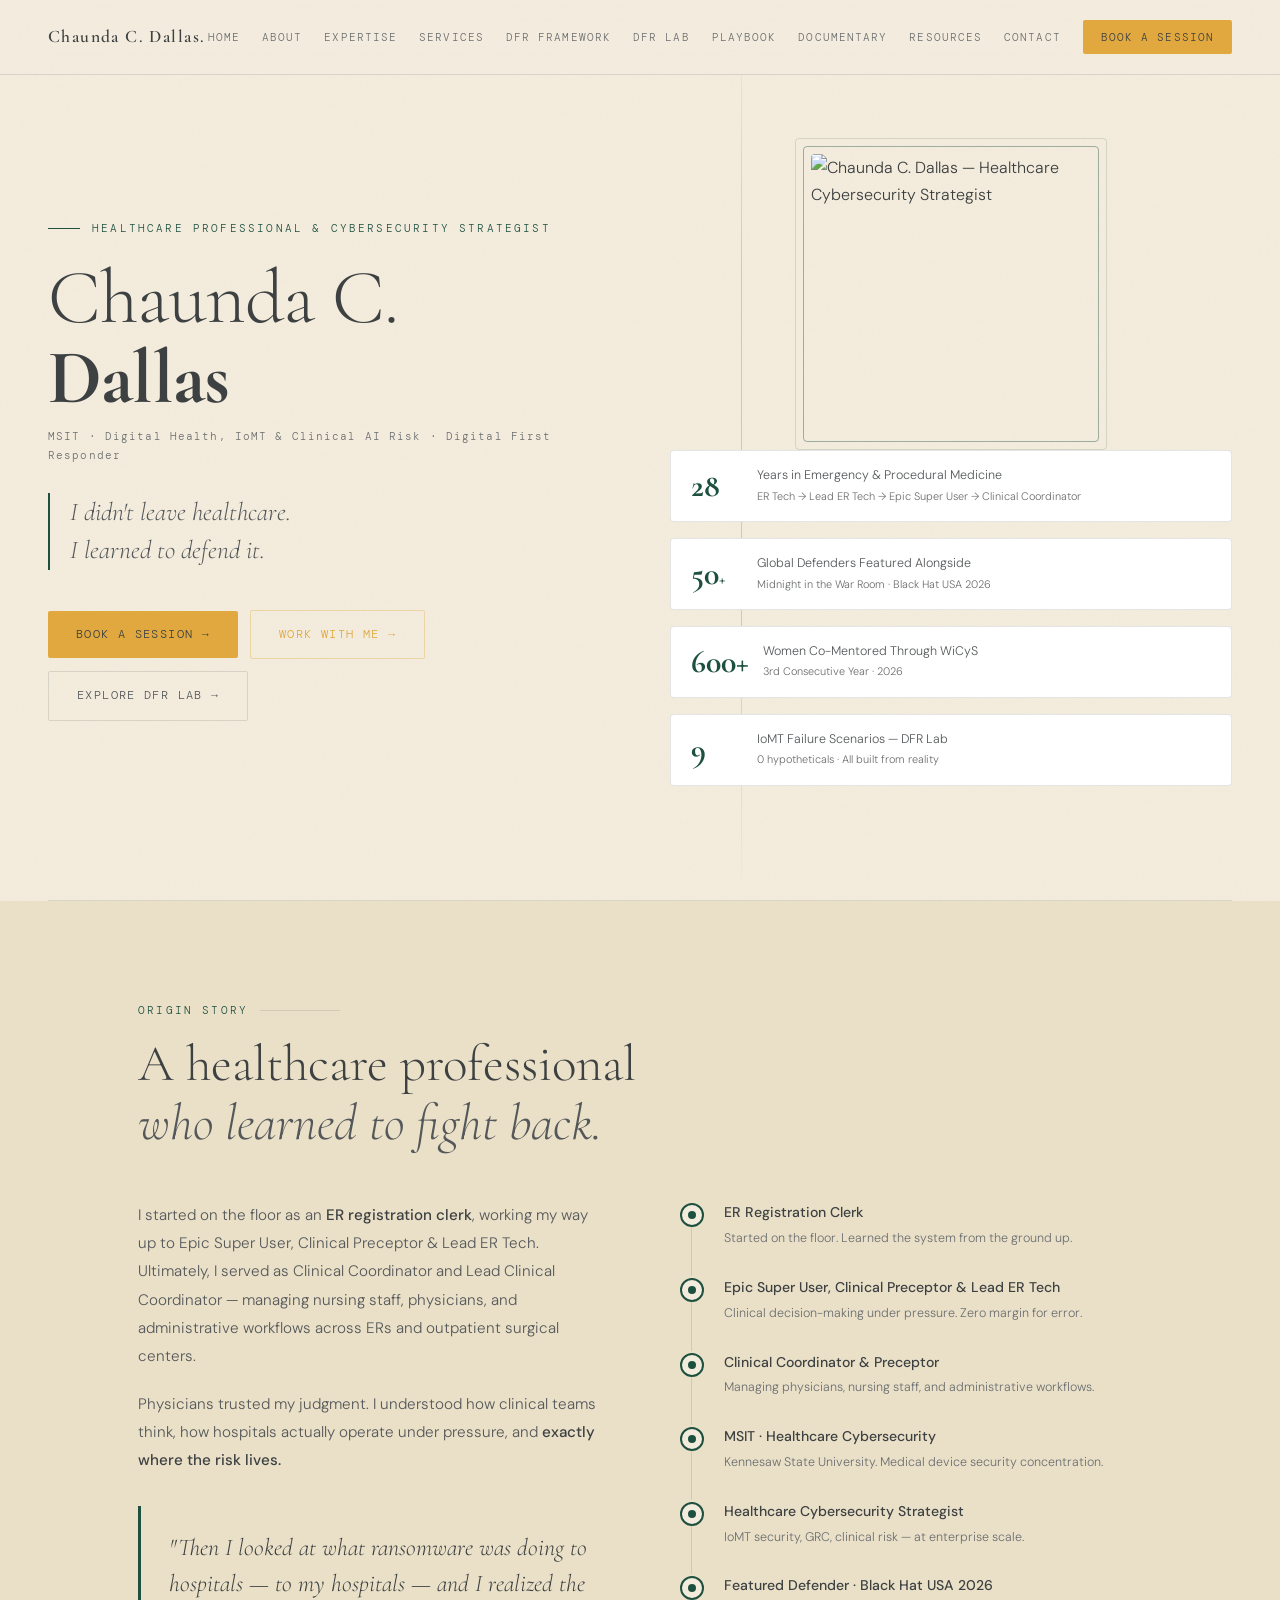
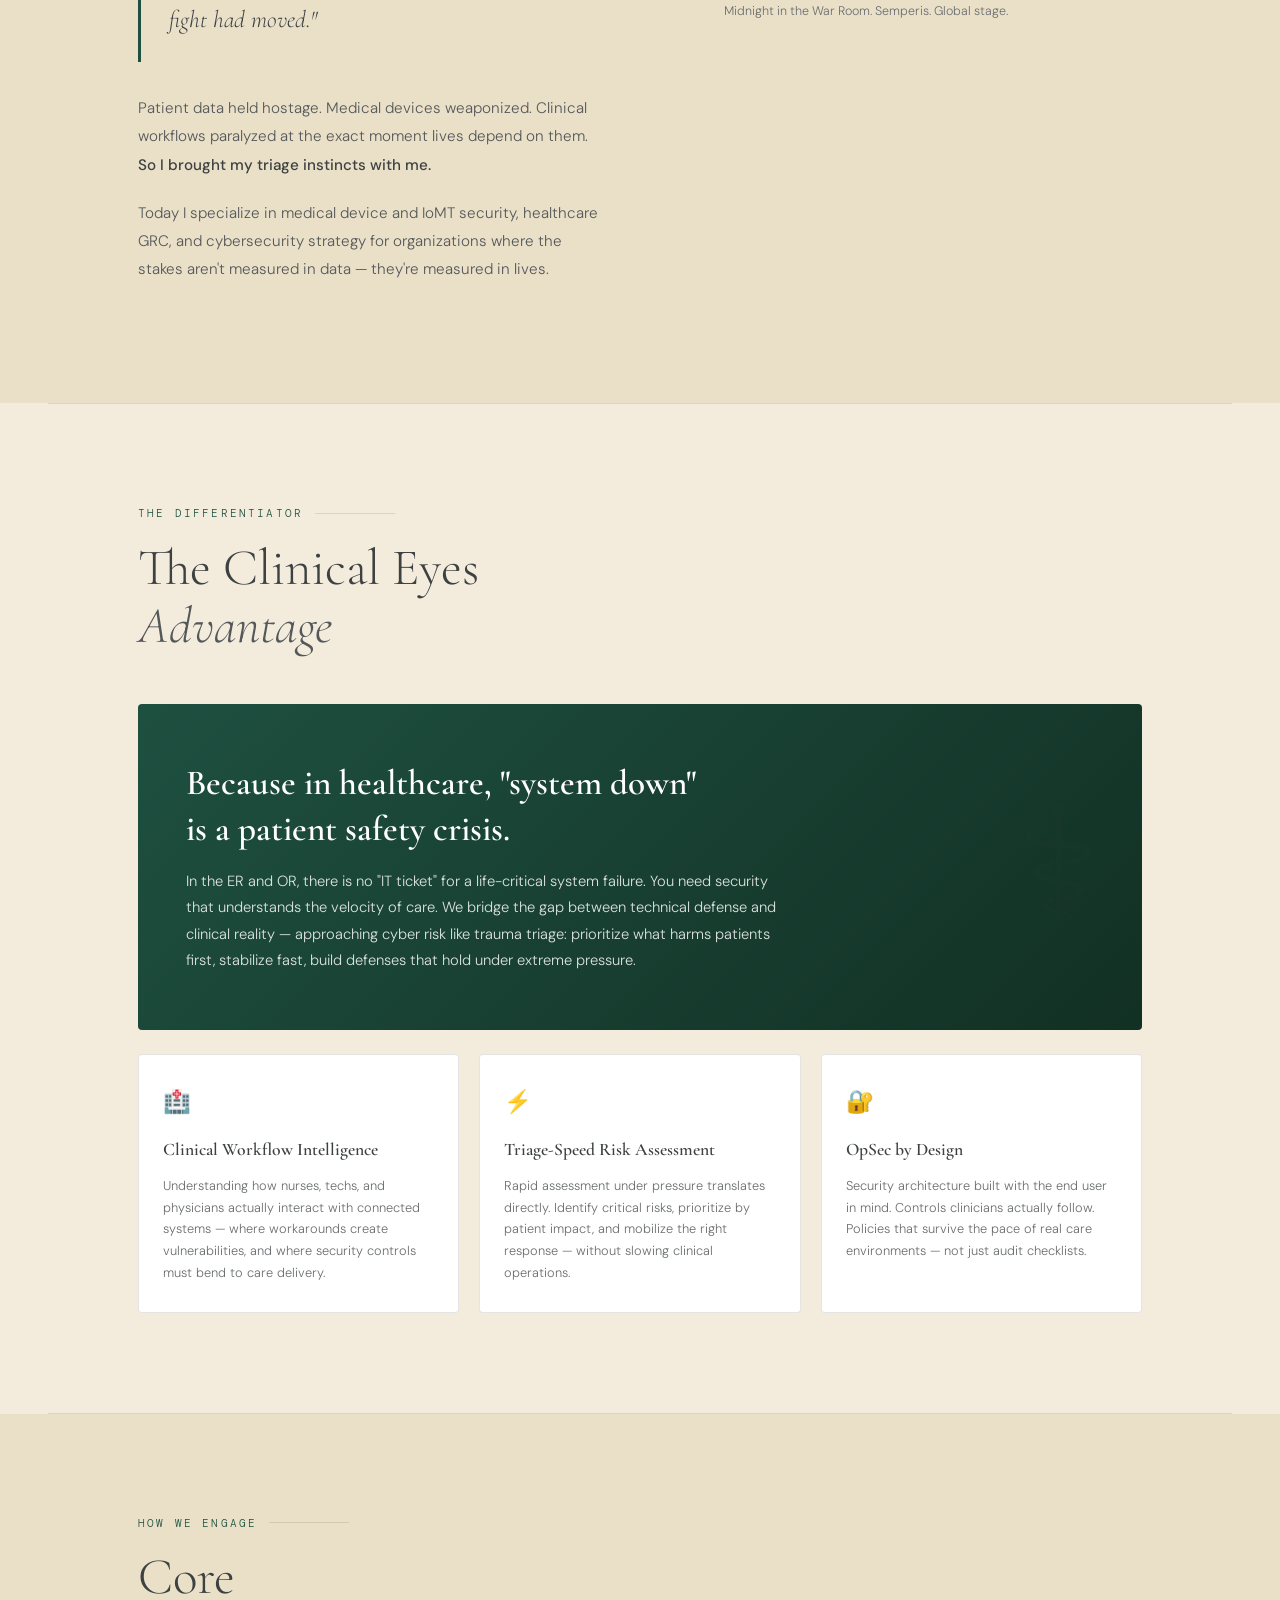
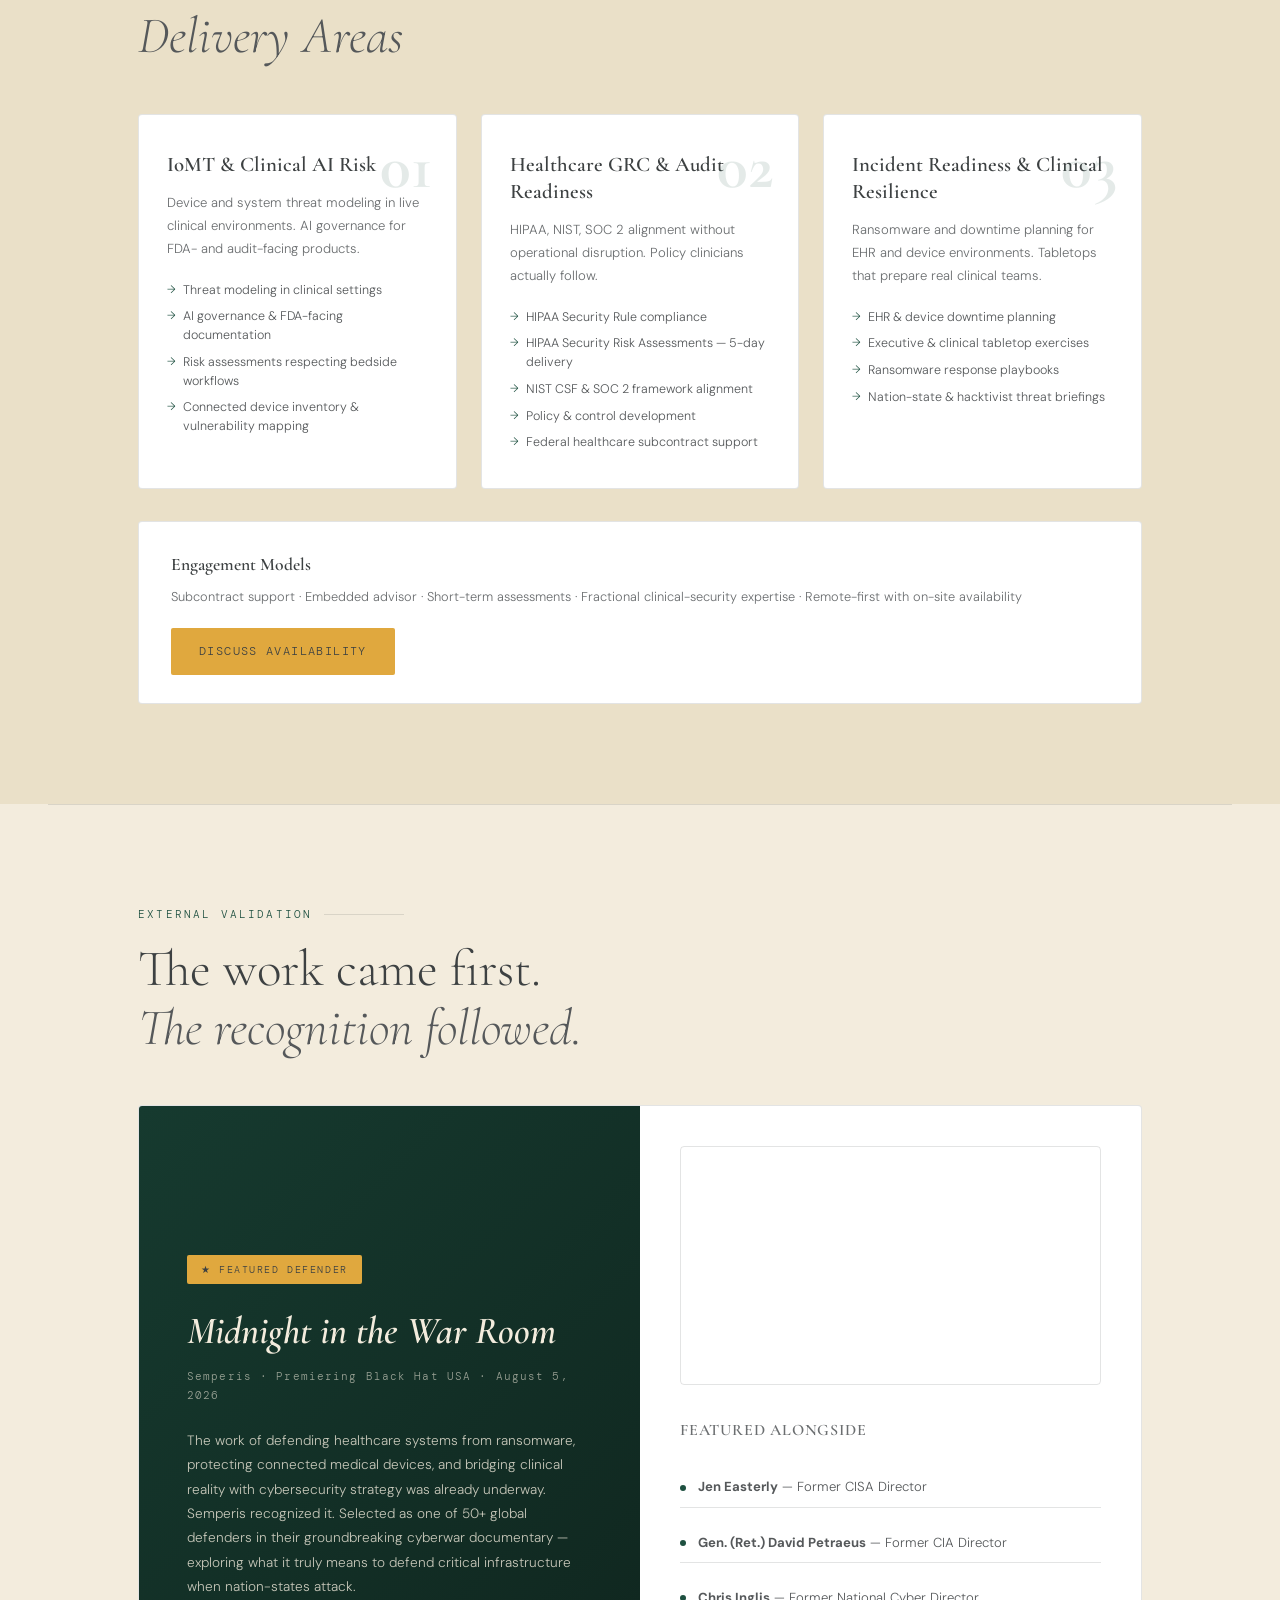
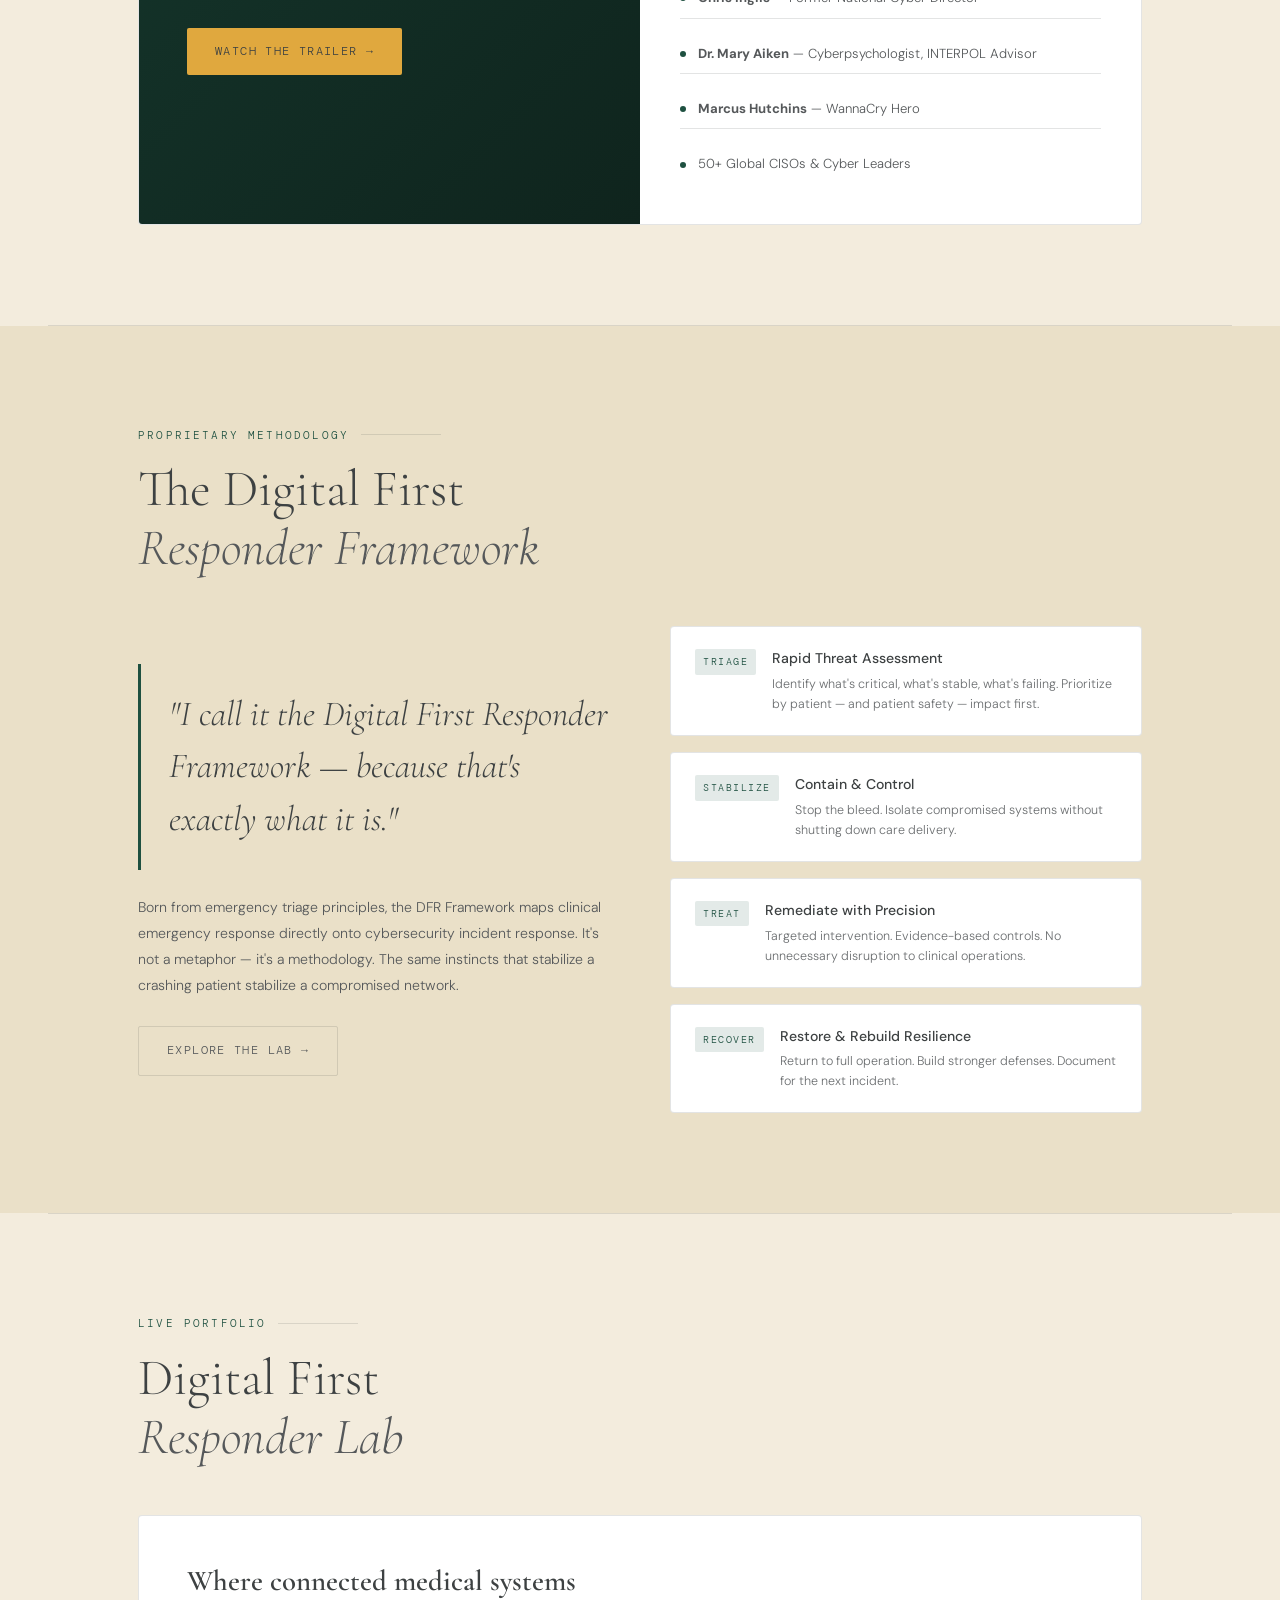
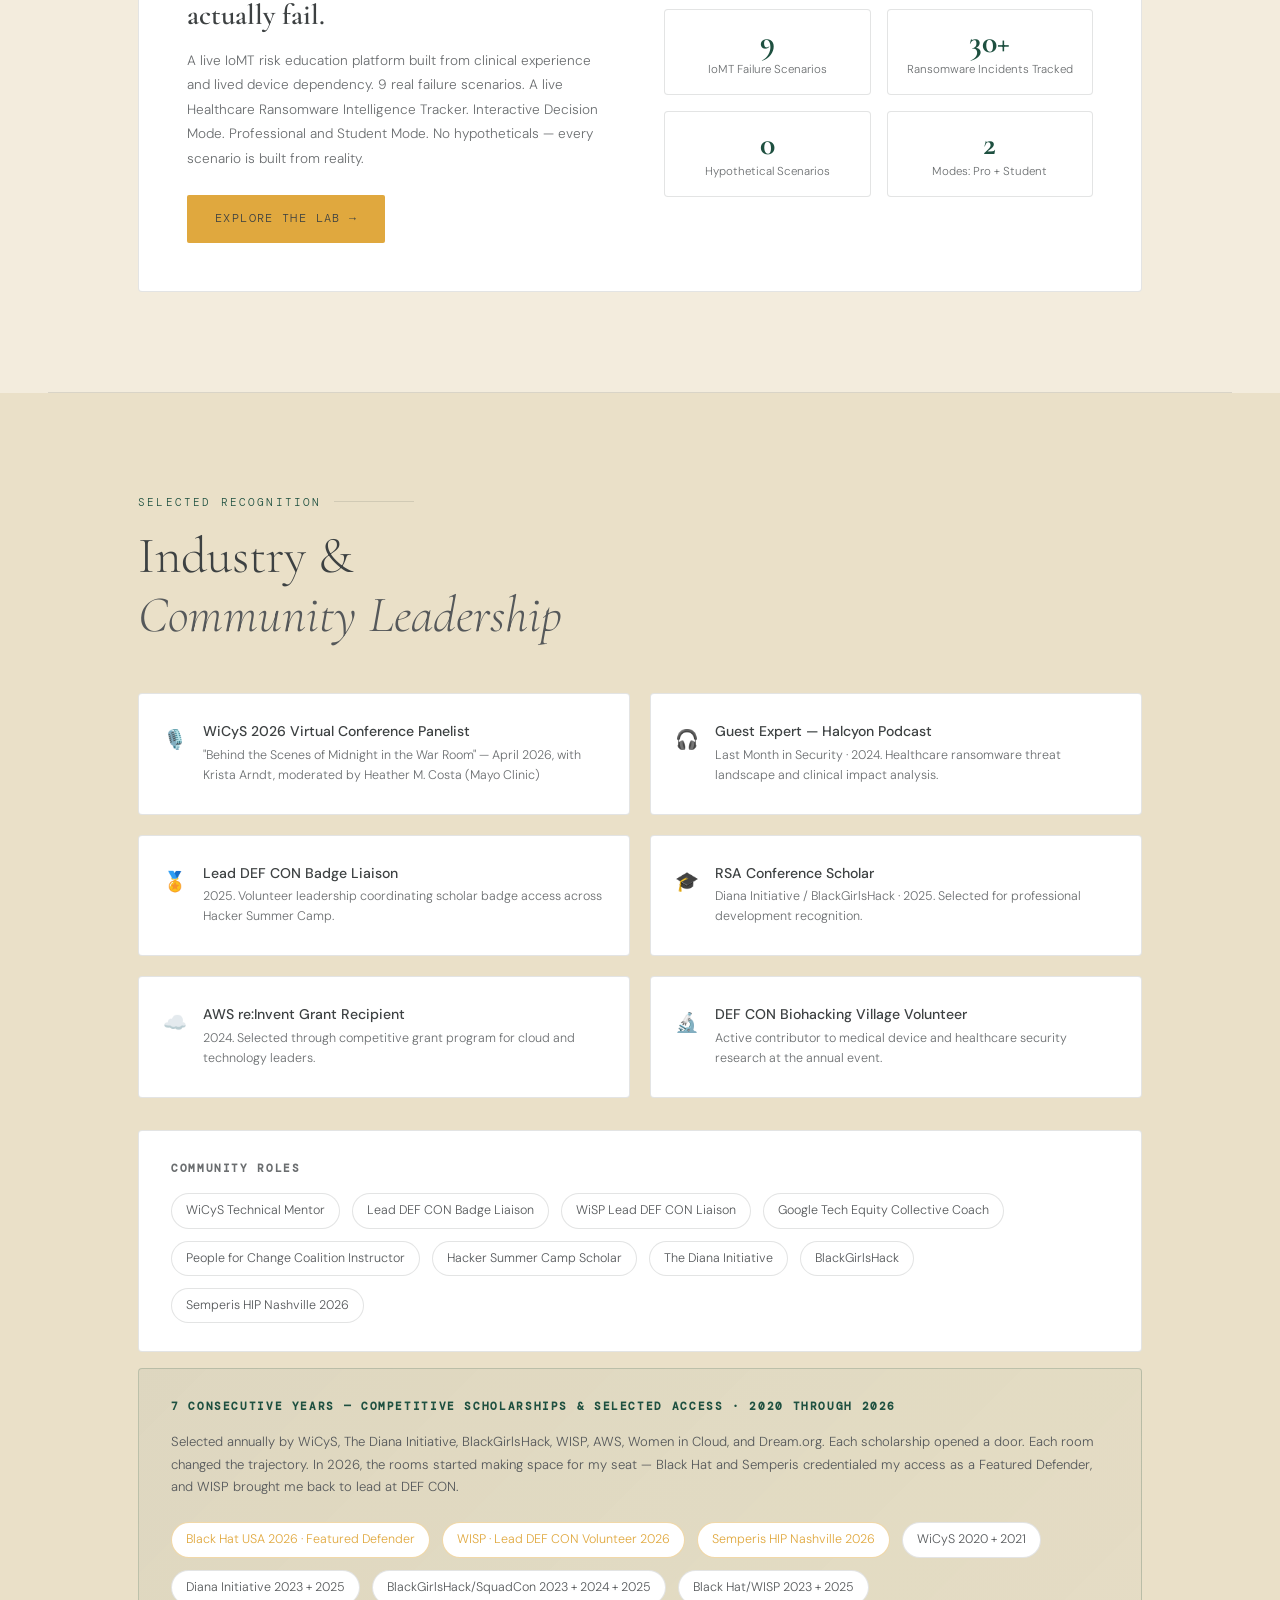
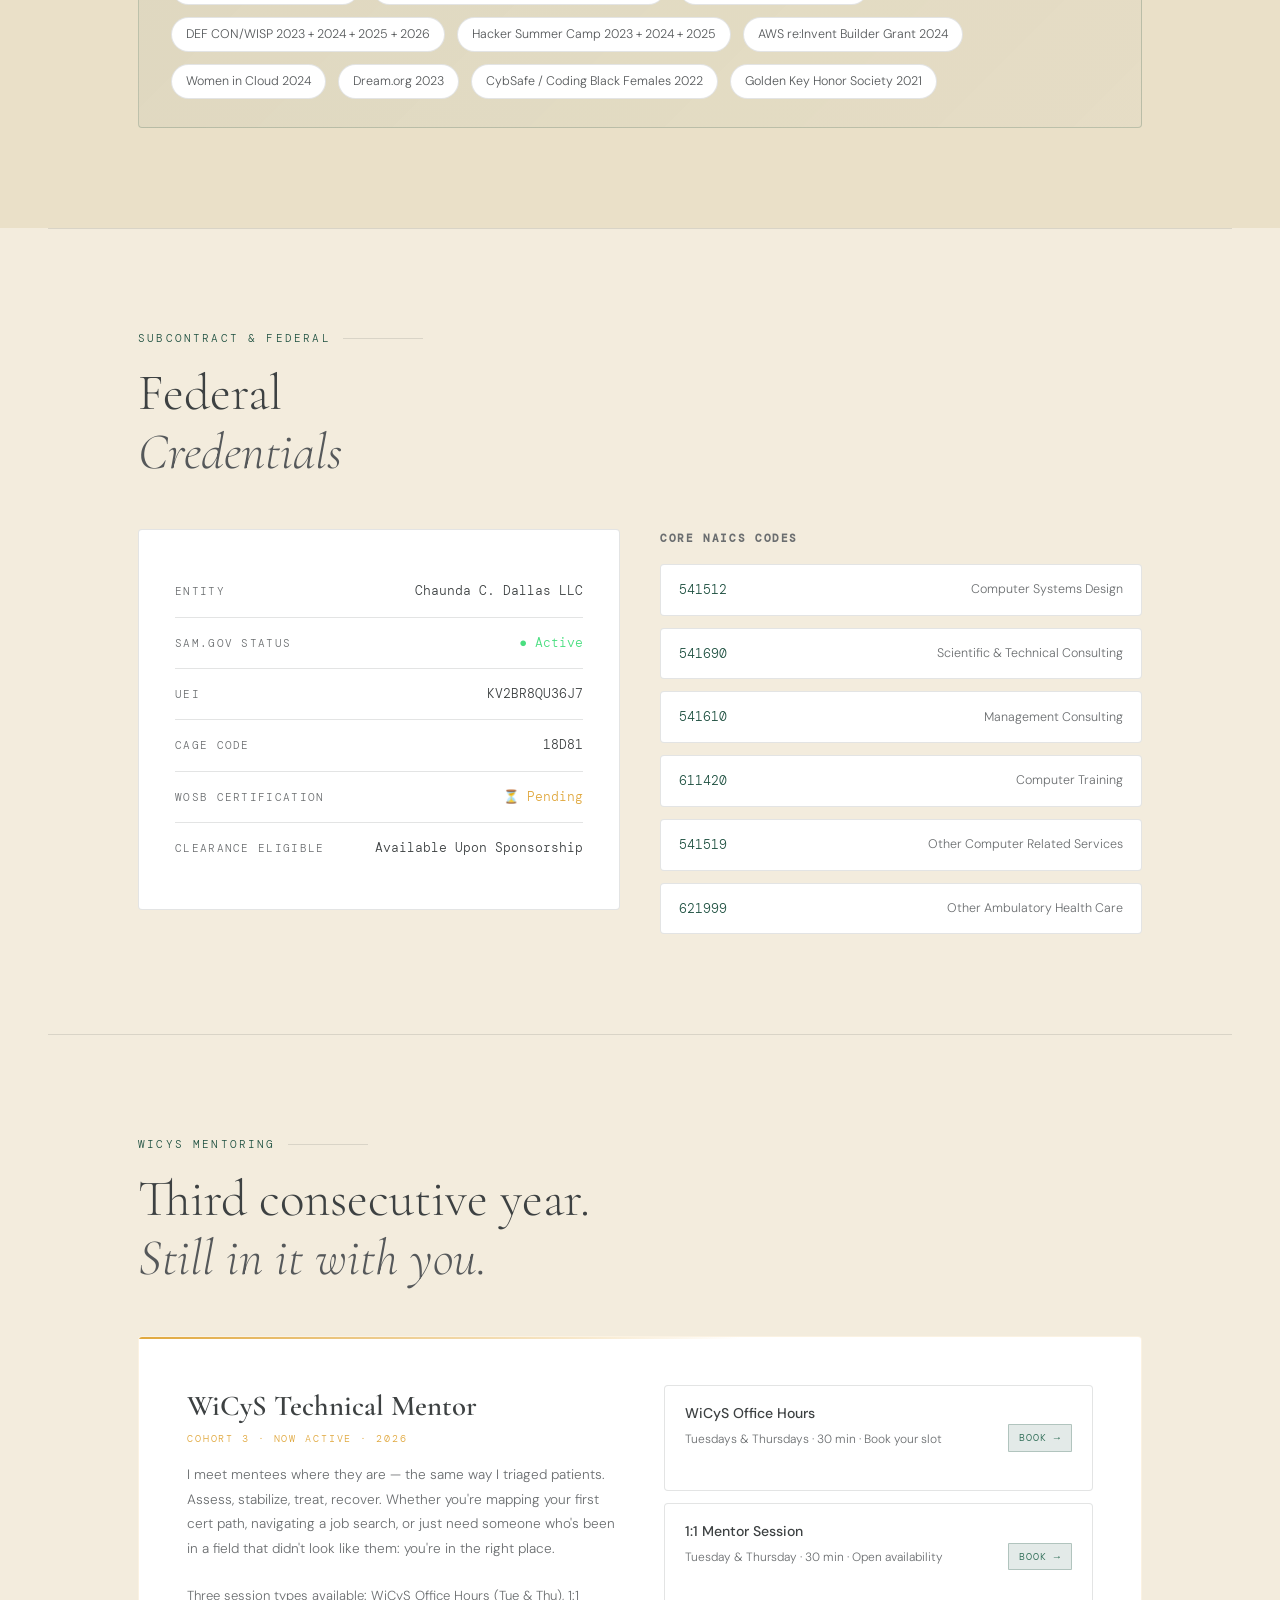
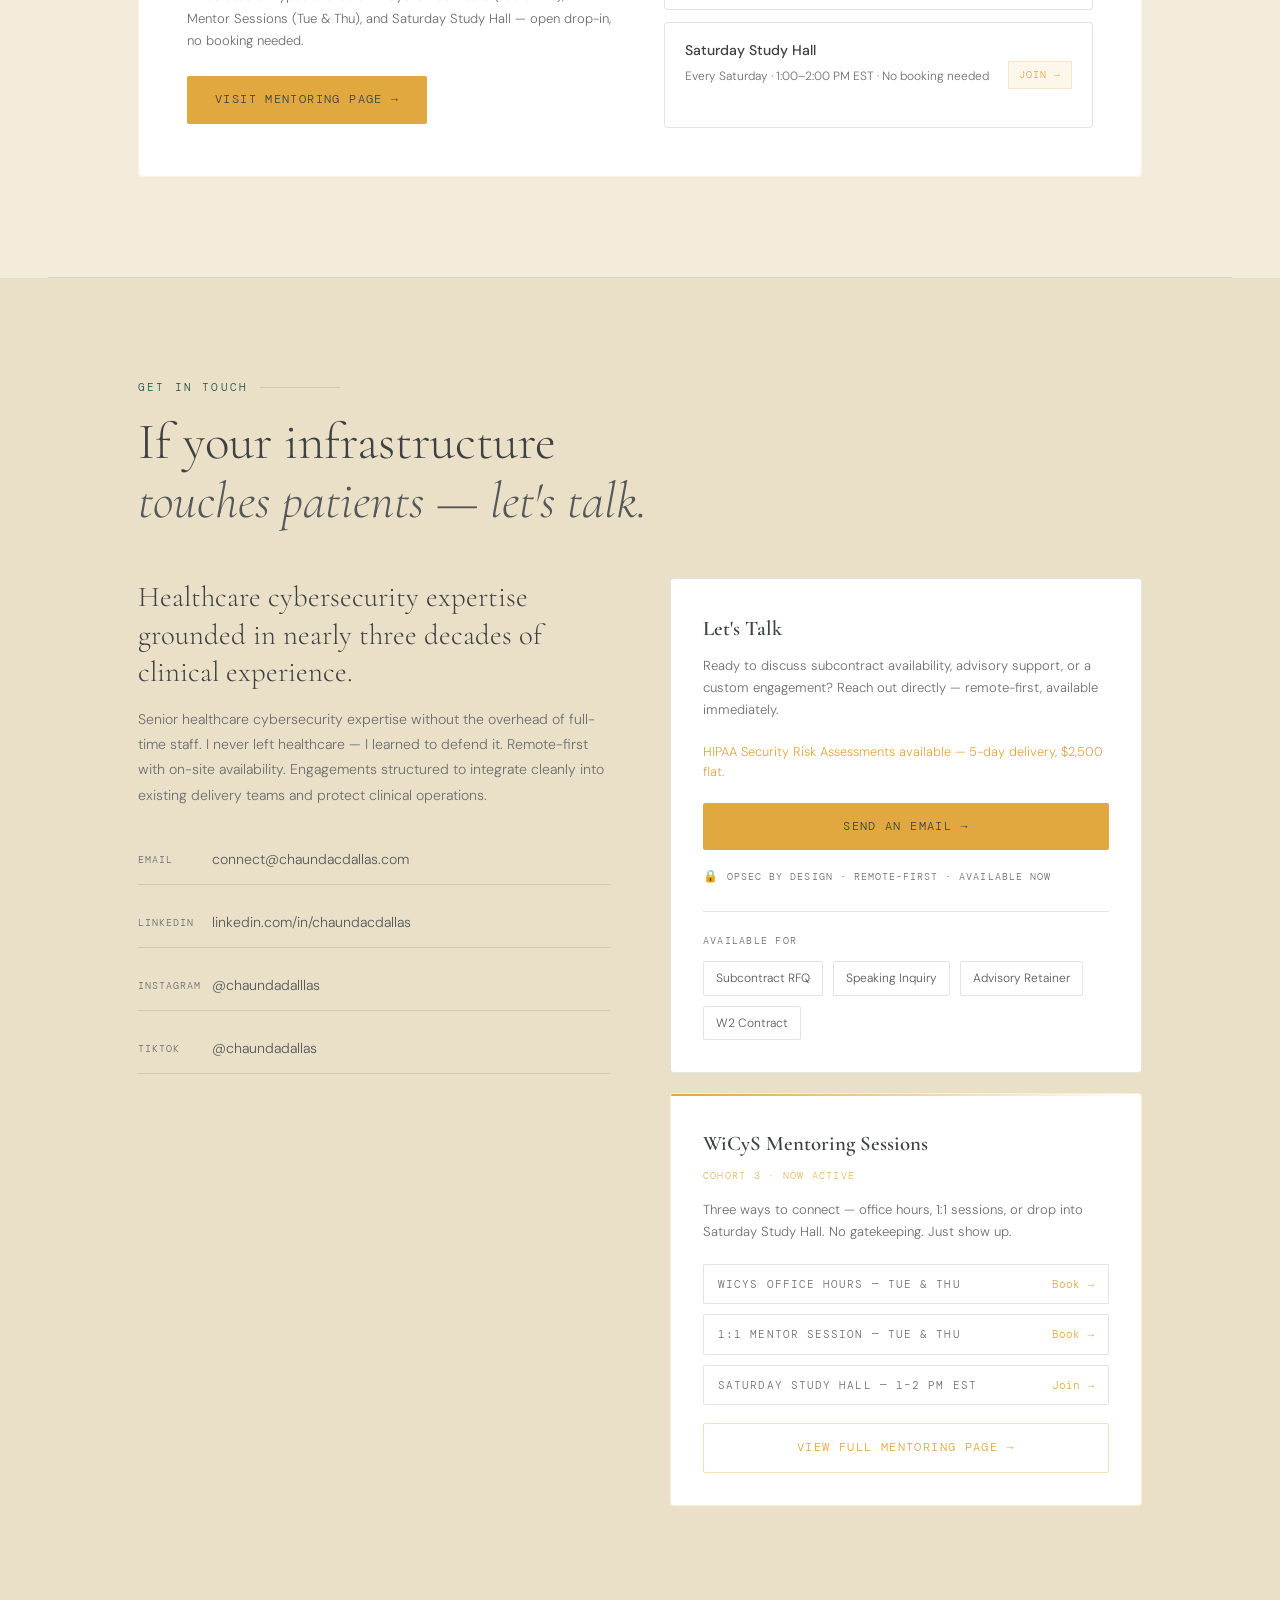
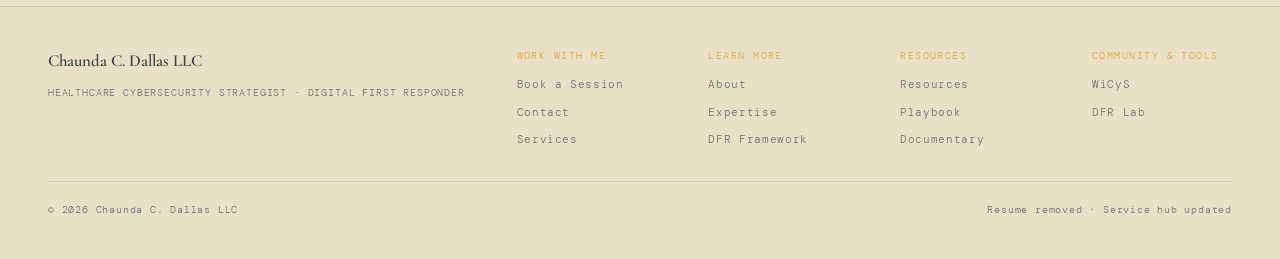
==== commit 202b2a71: "Align trailer links and canonical Piedmont title site-wide - Point both "Watch the Trailer" buttons " ====
--- a/index.html
+++ b/index.html
@@ -807,7 +807,7 @@
       <div class="stat-num">28</div>
       <div>
         <div class="stat-label">Years in Emergency & Procedural Medicine</div>
-        <div class="stat-sub">ER Tech → Epic Super User → Clinical Coordinator</div>
+        <div class="stat-sub">ER Tech → Lead ER Tech → Epic Super User → Clinical Coordinator</div>
       </div>
     </div>
     <div class="hero-stat-card" style="animation-delay:0.2s;">
@@ -843,7 +843,7 @@
     <h2 class="section-title">A healthcare professional<br><em>who learned to fight back.</em></h2>
     <div class="about-grid">
       <div class="about-text fade-up">
-        <p>I started on the floor as a <strong>ER registration clerk</strong>, working my way up to Epic Super User &amp; Clinical Preceptor. Ultimately, I served as Clinical Coordinator and Lead Clinical Coordinator — managing nursing staff, physicians, and administrative workflows across ERs and outpatient surgical centers.</p>
+        <p>I started on the floor as an <strong>ER registration clerk</strong>, working my way up to Epic Super User, Clinical Preceptor &amp; Lead ER Tech. Ultimately, I served as Clinical Coordinator and Lead Clinical Coordinator — managing nursing staff, physicians, and administrative workflows across ERs and outpatient surgical centers.</p>
         <p>Physicians trusted my judgment. I understood how clinical teams think, how hospitals actually operate under pressure, and <strong>exactly where the risk lives.</strong></p>
         <div class="pull-quote">"Then I looked at what ransomware was doing to hospitals — to <em>my</em> hospitals — and I realized the fight had moved."</div>
         <p>Patient data held hostage. Medical devices weaponized. Clinical workflows paralyzed at the exact moment lives depend on them. <strong>So I brought my triage instincts with me.</strong></p>
@@ -851,7 +851,7 @@
       </div>
       <div class="career-timeline fade-up">
         <div class="timeline-item"><div class="timeline-dot"></div><div class="timeline-content"><h4>ER Registration Clerk</h4><p>Started on the floor. Learned the system from the ground up.</p></div></div>
-        <div class="timeline-item"><div class="timeline-dot"></div><div class="timeline-content"><h4>Epic Super User &amp; Clinical Preceptor</h4><p>Clinical decision-making under pressure. Zero margin for error.</p></div></div>
+        <div class="timeline-item"><div class="timeline-dot"></div><div class="timeline-content"><h4>Epic Super User, Clinical Preceptor &amp; Lead ER Tech</h4><p>Clinical decision-making under pressure. Zero margin for error.</p></div></div>
         <div class="timeline-item"><div class="timeline-dot"></div><div class="timeline-content"><h4>Clinical Coordinator & Preceptor</h4><p>Managing physicians, nursing staff, and administrative workflows.</p></div></div>
         <div class="timeline-item"><div class="timeline-dot"></div><div class="timeline-content"><h4>MSIT · Healthcare Cybersecurity</h4><p>Kennesaw State University. Medical device security concentration.</p></div></div>
         <div class="timeline-item"><div class="timeline-dot"></div><div class="timeline-content"><h4>Healthcare Cybersecurity Strategist</h4><p>IoMT security, GRC, clinical risk — at enterprise scale.</p></div></div>
@@ -915,7 +915,7 @@
         <div class="doc-title">Midnight in the War Room</div>
         <div class="doc-sub">Semperis · Premiering Black Hat USA · August 5, 2026</div>
         <p>The work of defending healthcare systems from ransomware, protecting connected medical devices, and bridging clinical reality with cybersecurity strategy was already underway. Semperis recognized it. Selected as one of 50+ global defenders in their groundbreaking cyberwar documentary — exploring what it truly means to defend critical infrastructure when nation-states attack.</p>
-        <a href="https://youtu.be/1iR2Xla8Mzc?si=qfGKV8JwBwcUYg9x" class="btn-primary" style="width:fit-content;" target="_blank">Watch the Trailer →</a>
+        <a href="https://youtu.be/Bin6Gz2zMhE" class="btn-primary" style="width:fit-content;" target="_blank">Watch the Trailer →</a>
       </div>
       <div class="doc-right">
         <div class="video-wrapper">
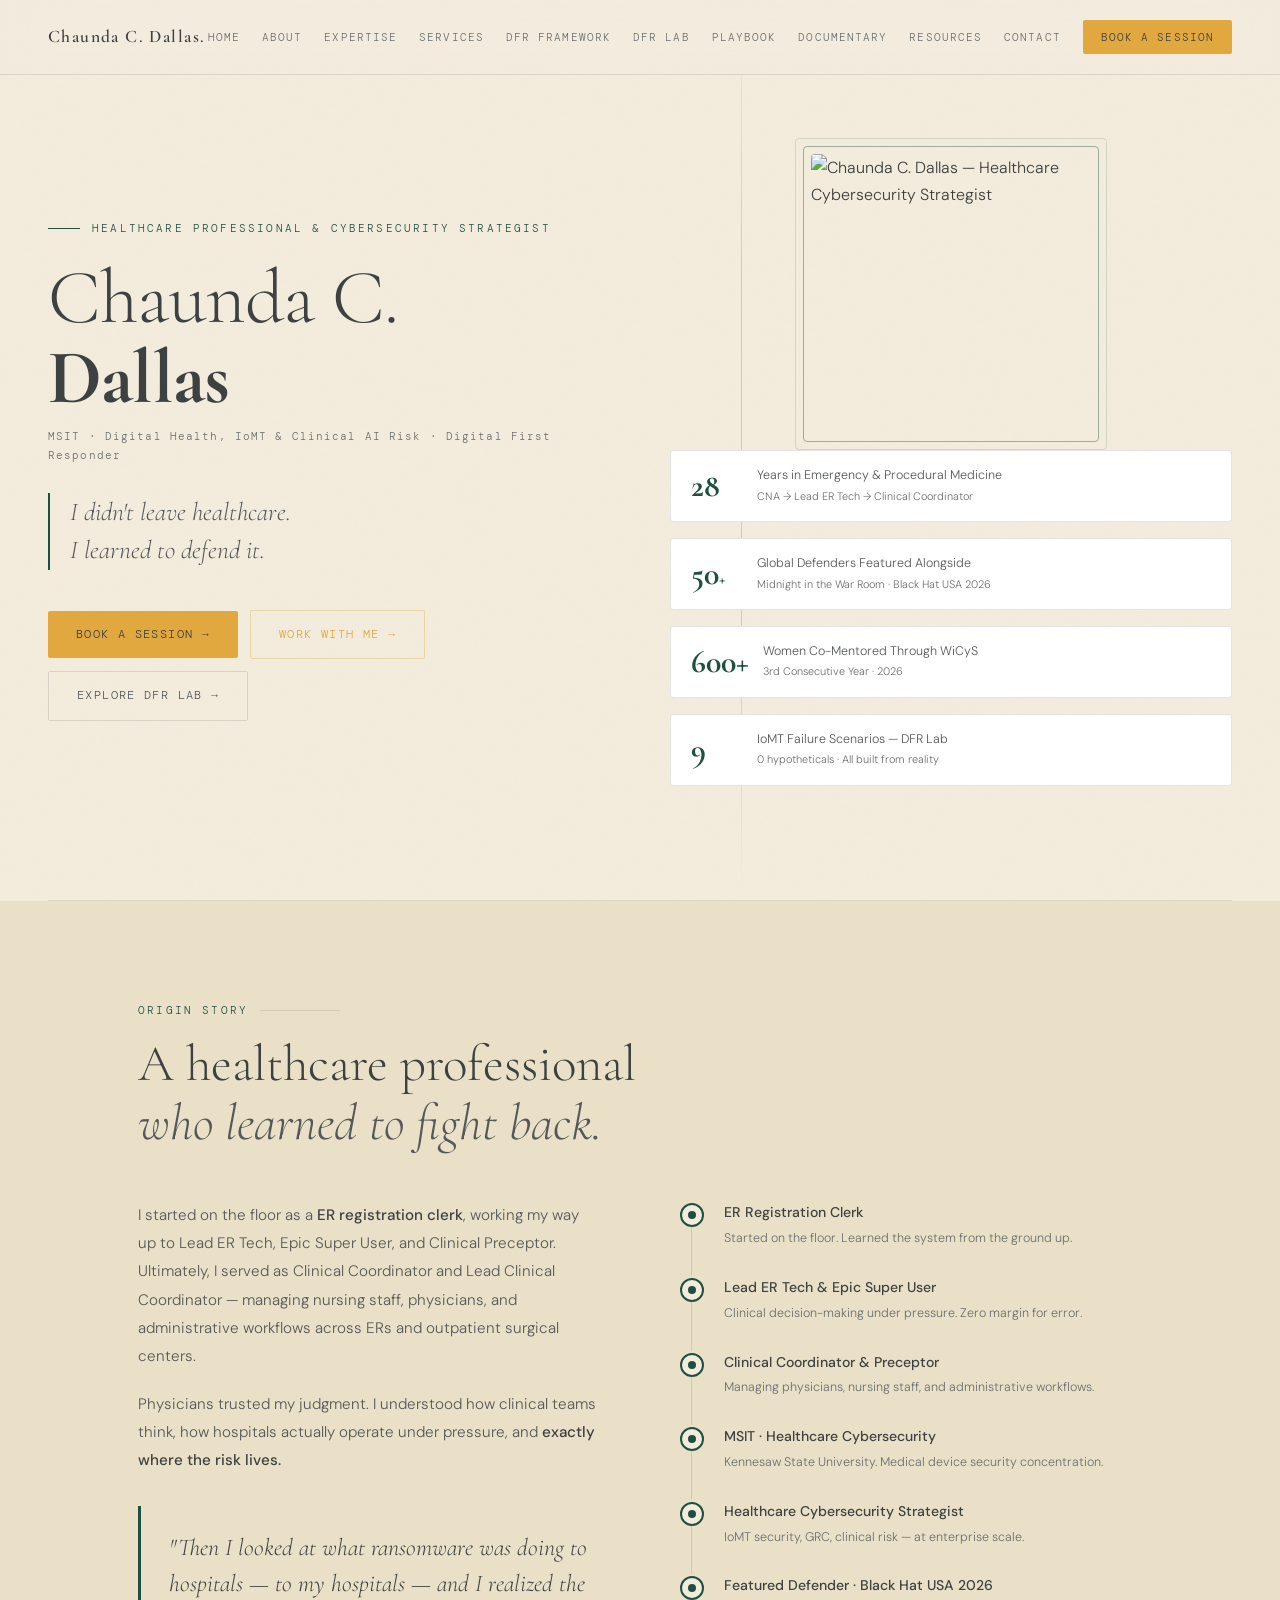
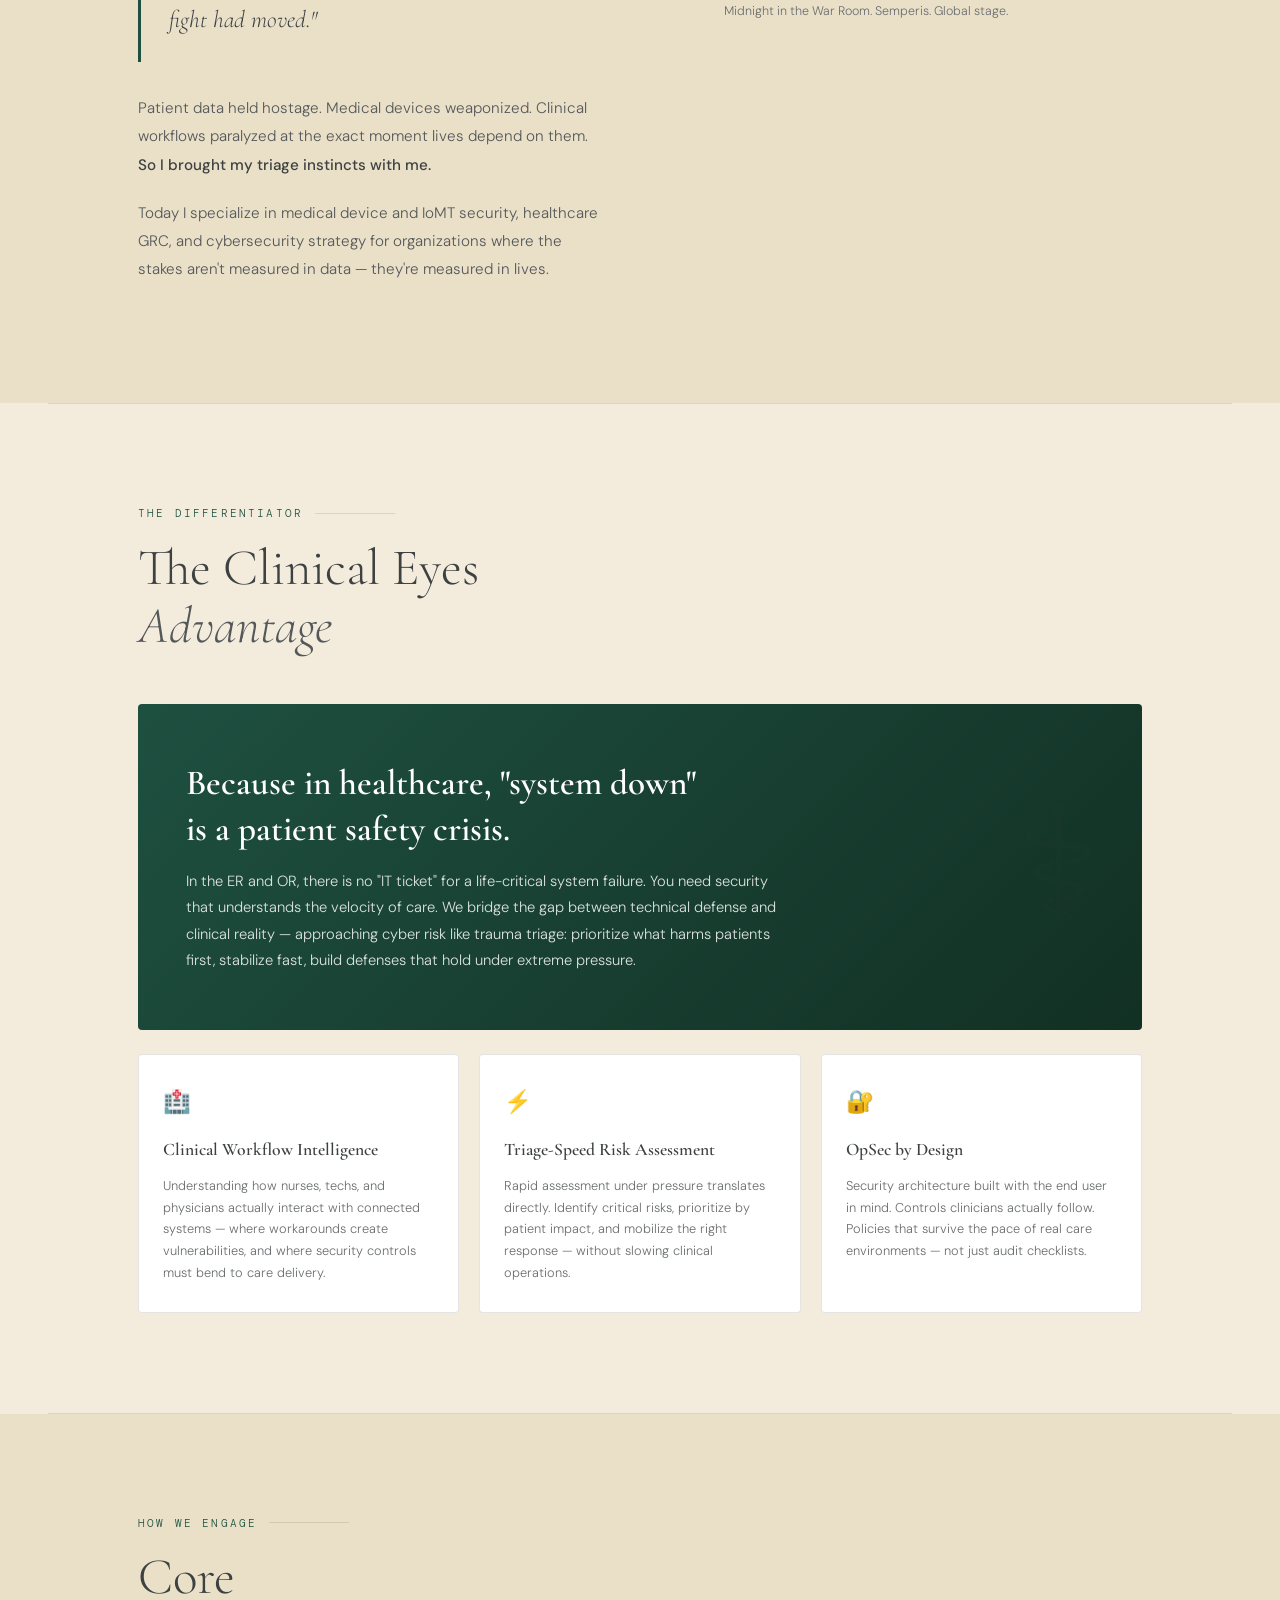
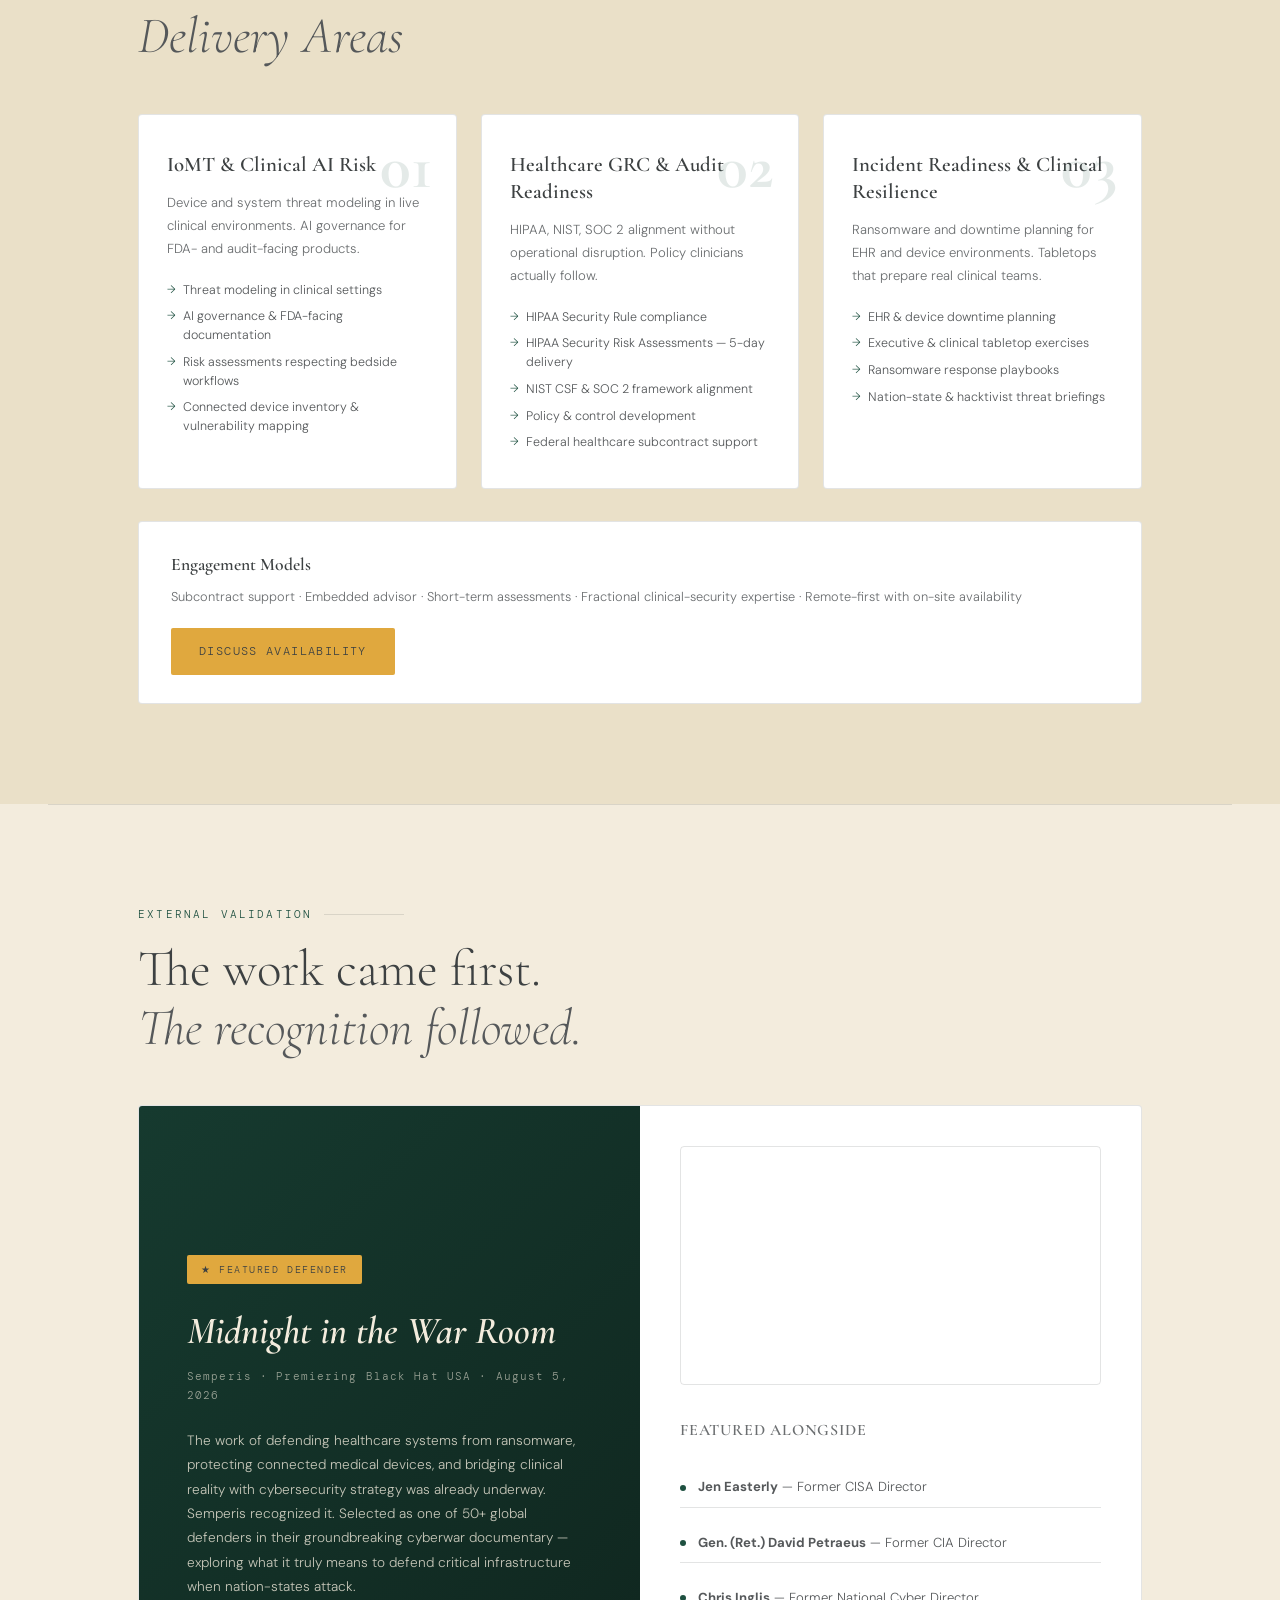
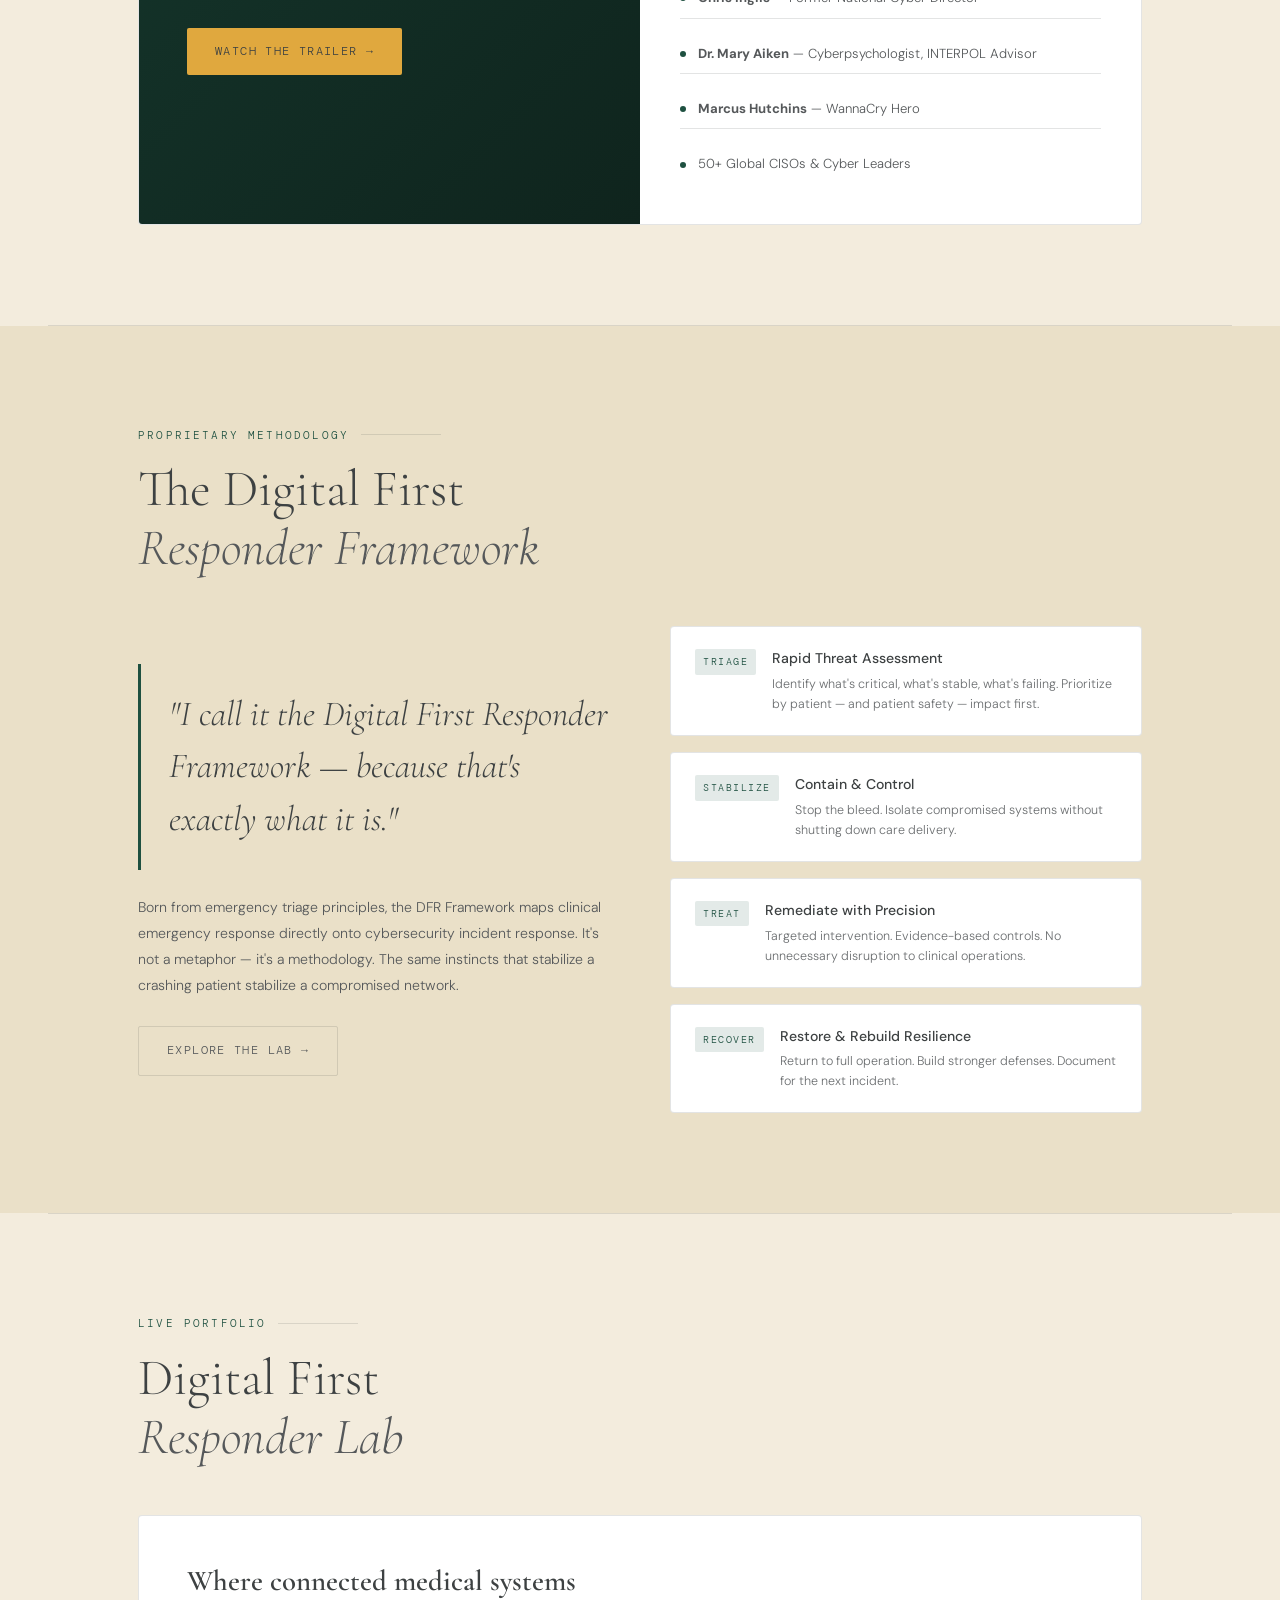
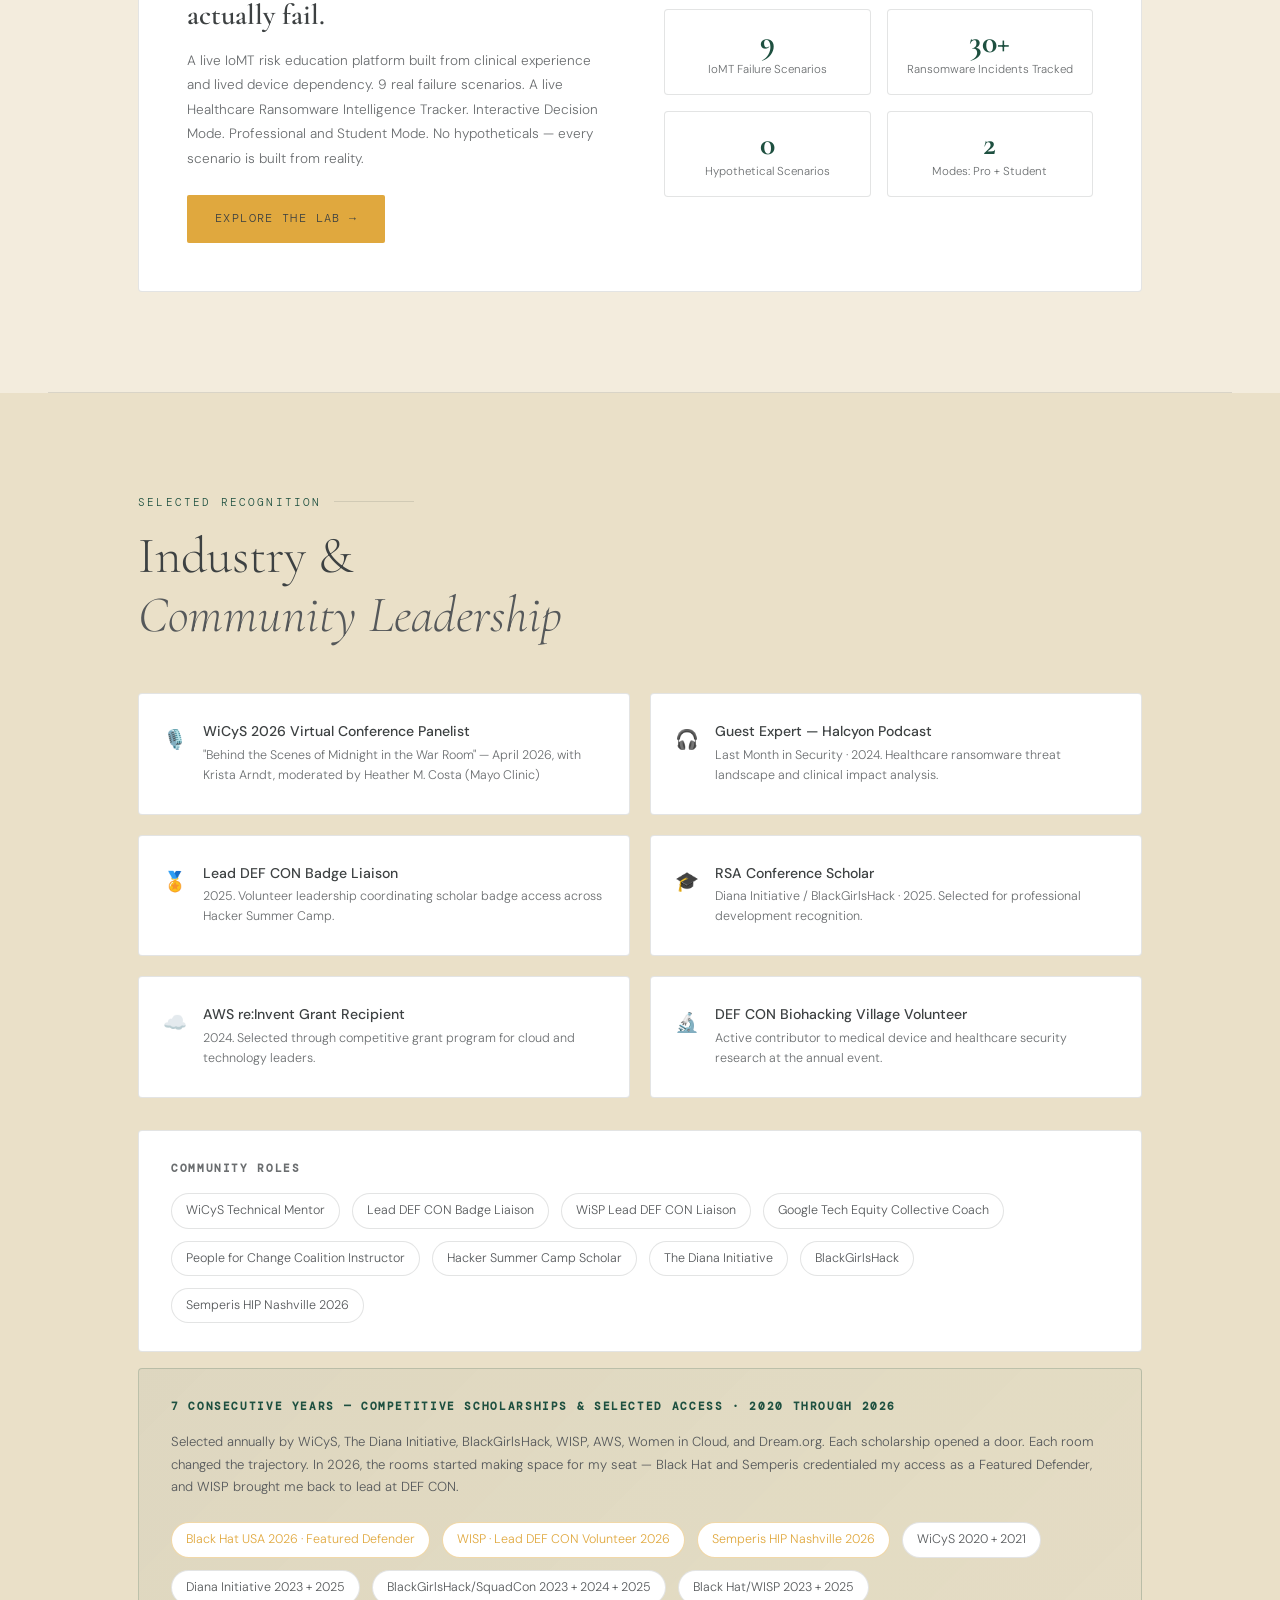
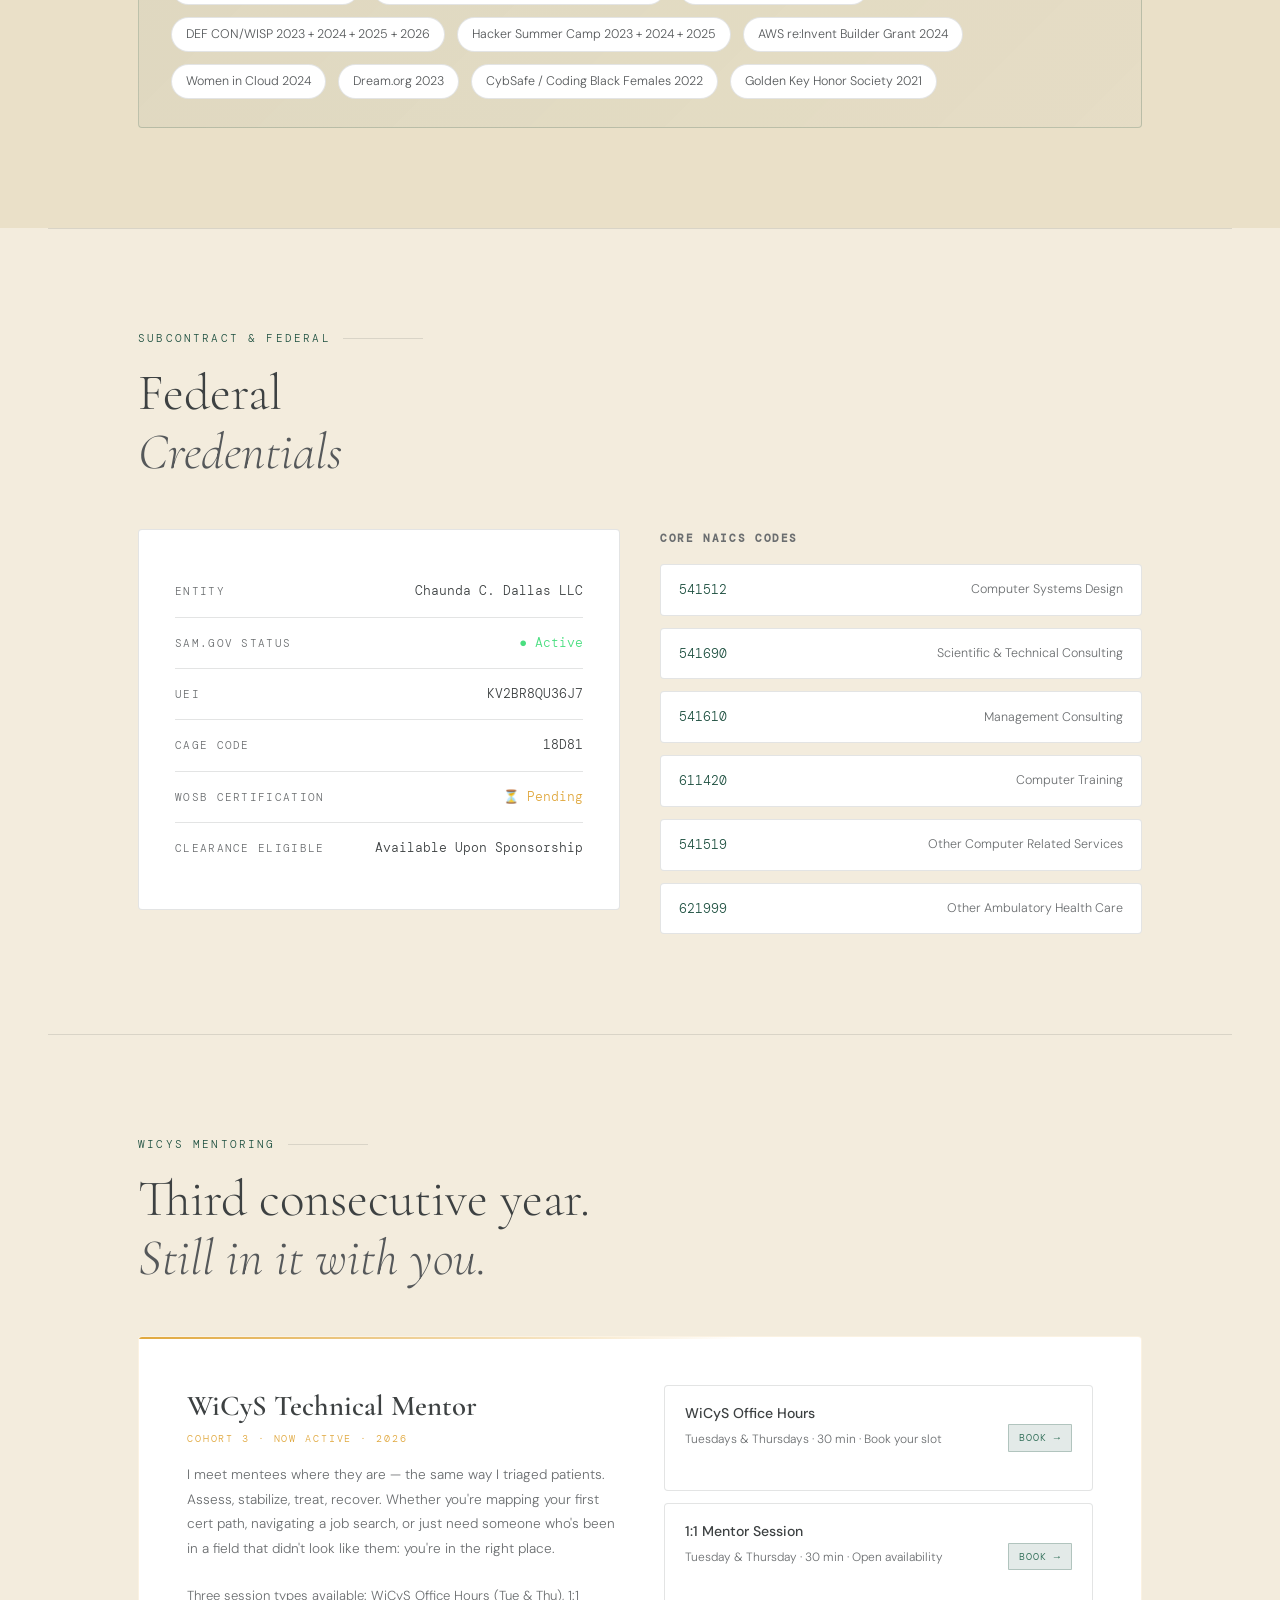
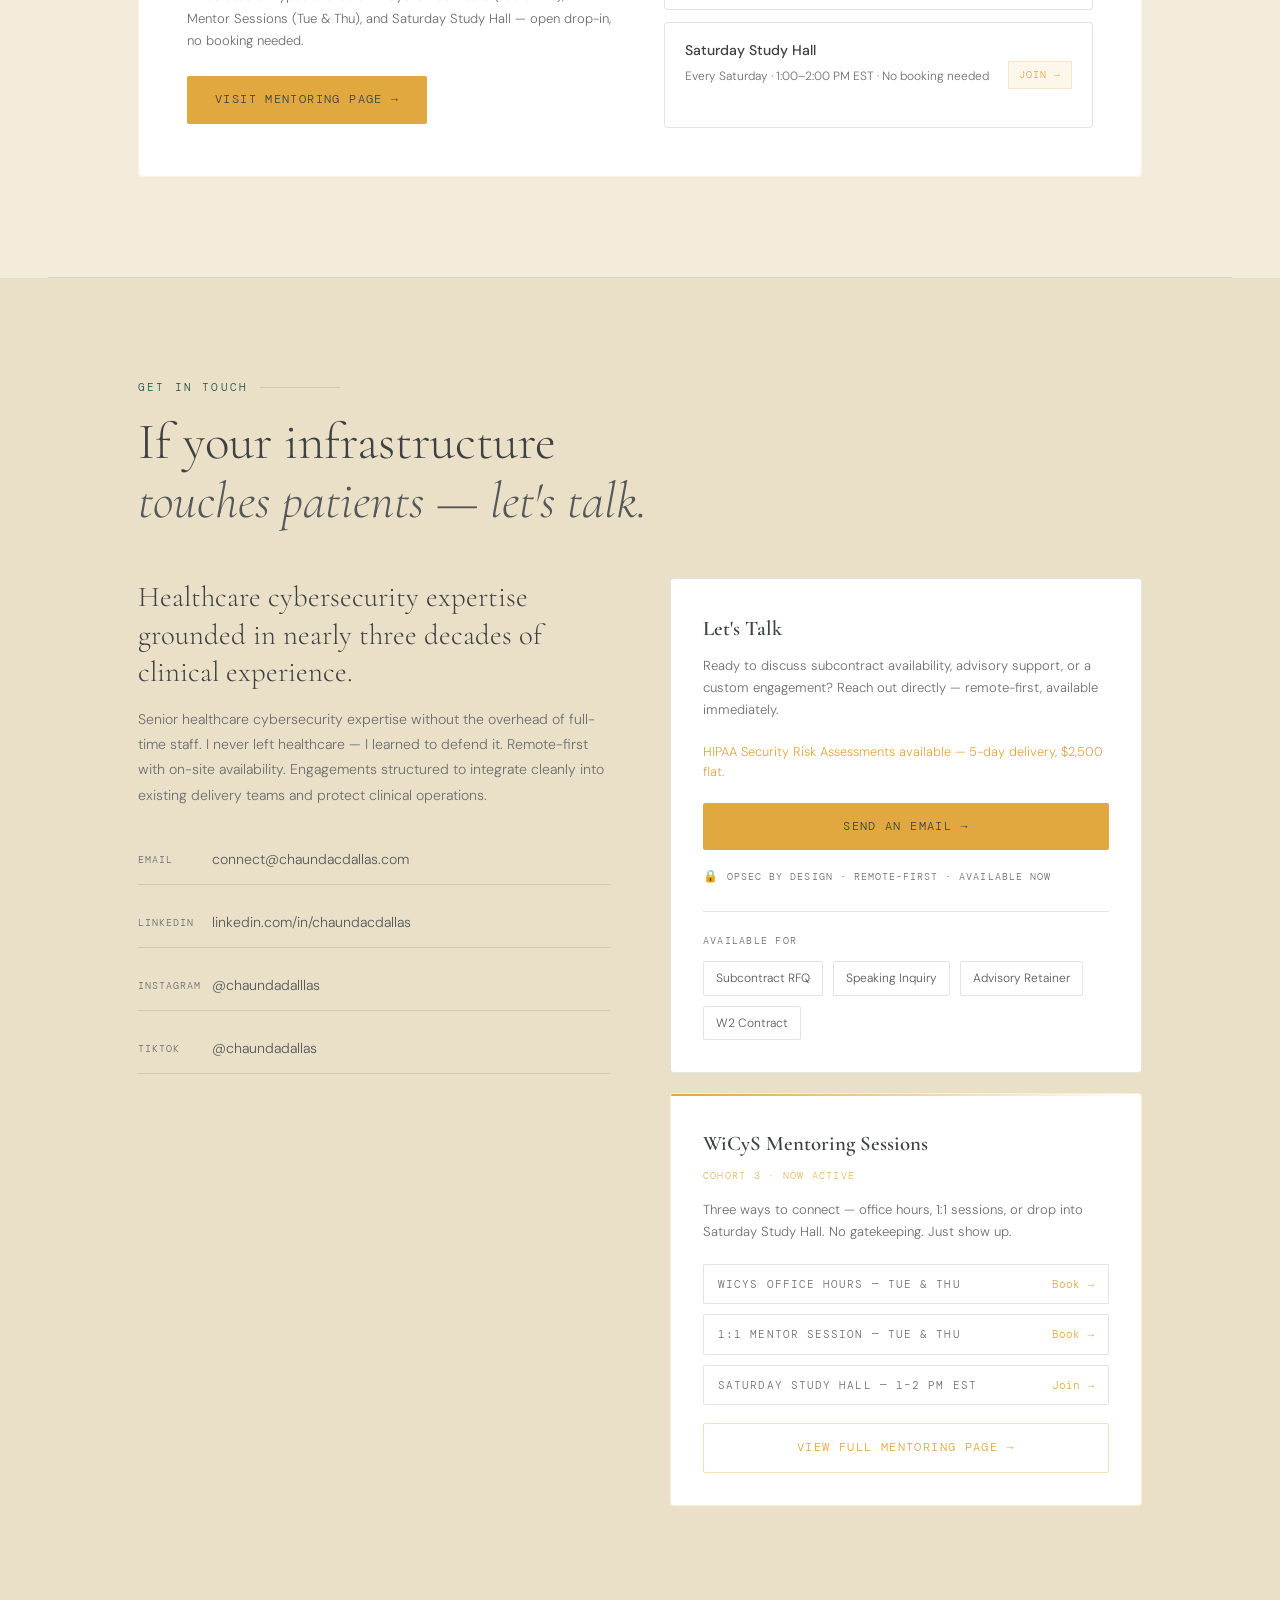
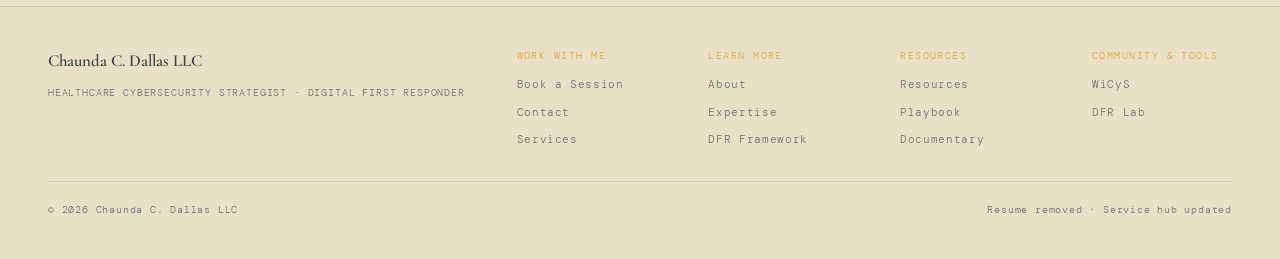
==== commit a4376bad: "Change iframe source to YouTube embed link" ====
--- a/index.html
+++ b/index.html
@@ -807,7 +807,7 @@
       <div class="stat-num">28</div>
       <div>
         <div class="stat-label">Years in Emergency & Procedural Medicine</div>
-        <div class="stat-sub">ER Tech → Lead ER Tech → Epic Super User → Clinical Coordinator</div>
+        <div class="stat-sub">CNA → Lead ER Tech → Clinical Coordinator</div>
       </div>
     </div>
     <div class="hero-stat-card" style="animation-delay:0.2s;">
@@ -843,7 +843,7 @@
     <h2 class="section-title">A healthcare professional<br><em>who learned to fight back.</em></h2>
     <div class="about-grid">
       <div class="about-text fade-up">
-        <p>I started on the floor as an <strong>ER registration clerk</strong>, working my way up to Epic Super User, Clinical Preceptor &amp; Lead ER Tech. Ultimately, I served as Clinical Coordinator and Lead Clinical Coordinator — managing nursing staff, physicians, and administrative workflows across ERs and outpatient surgical centers.</p>
+        <p>I started on the floor as a <strong>ER registration clerk</strong>, working my way up to Lead ER Tech, Epic Super User, and Clinical Preceptor. Ultimately, I served as Clinical Coordinator and Lead Clinical Coordinator — managing nursing staff, physicians, and administrative workflows across ERs and outpatient surgical centers.</p>
         <p>Physicians trusted my judgment. I understood how clinical teams think, how hospitals actually operate under pressure, and <strong>exactly where the risk lives.</strong></p>
         <div class="pull-quote">"Then I looked at what ransomware was doing to hospitals — to <em>my</em> hospitals — and I realized the fight had moved."</div>
         <p>Patient data held hostage. Medical devices weaponized. Clinical workflows paralyzed at the exact moment lives depend on them. <strong>So I brought my triage instincts with me.</strong></p>
@@ -851,7 +851,7 @@
       </div>
       <div class="career-timeline fade-up">
         <div class="timeline-item"><div class="timeline-dot"></div><div class="timeline-content"><h4>ER Registration Clerk</h4><p>Started on the floor. Learned the system from the ground up.</p></div></div>
-        <div class="timeline-item"><div class="timeline-dot"></div><div class="timeline-content"><h4>Epic Super User, Clinical Preceptor &amp; Lead ER Tech</h4><p>Clinical decision-making under pressure. Zero margin for error.</p></div></div>
+        <div class="timeline-item"><div class="timeline-dot"></div><div class="timeline-content"><h4>Lead ER Tech & Epic Super User</h4><p>Clinical decision-making under pressure. Zero margin for error.</p></div></div>
         <div class="timeline-item"><div class="timeline-dot"></div><div class="timeline-content"><h4>Clinical Coordinator & Preceptor</h4><p>Managing physicians, nursing staff, and administrative workflows.</p></div></div>
         <div class="timeline-item"><div class="timeline-dot"></div><div class="timeline-content"><h4>MSIT · Healthcare Cybersecurity</h4><p>Kennesaw State University. Medical device security concentration.</p></div></div>
         <div class="timeline-item"><div class="timeline-dot"></div><div class="timeline-content"><h4>Healthcare Cybersecurity Strategist</h4><p>IoMT security, GRC, clinical risk — at enterprise scale.</p></div></div>
@@ -915,7 +915,7 @@
         <div class="doc-title">Midnight in the War Room</div>
         <div class="doc-sub">Semperis · Premiering Black Hat USA · August 5, 2026</div>
         <p>The work of defending healthcare systems from ransomware, protecting connected medical devices, and bridging clinical reality with cybersecurity strategy was already underway. Semperis recognized it. Selected as one of 50+ global defenders in their groundbreaking cyberwar documentary — exploring what it truly means to defend critical infrastructure when nation-states attack.</p>
-        <a href="https://youtu.be/Bin6Gz2zMhE" class="btn-primary" style="width:fit-content;" target="_blank">Watch the Trailer →</a>
+        <a href="https://youtu.be/1iR2Xla8Mzc?si=qfGKV8JwBwcUYg9x" class="btn-primary" style="width:fit-content;" target="_blank">Watch the Trailer →</a>
       </div>
       <div class="doc-right">
         <div class="video-wrapper">
@@ -1051,14 +1051,14 @@
         <a href="/wicys" class="btn-primary">Visit Mentoring Page →</a>
       </div>
       <div class="mentoring-sessions">
-        <a href="https://calendar.app.google/spo67aTHk6M7Ld6g7" class="mentoring-session-row" target="_blank">
+        <a href="https://calendar.app.google/BtyC22XyDDh4zWdB9" class="mentoring-session-row" target="_blank">
           <div class="session-row-left">
             <h5>WiCyS Office Hours</h5>
             <p>Tuesdays & Thursdays · 30 min · Book your slot</p>
           </div>
           <span class="session-row-badge badge-crimson">Book →</span>
         </a>
-        <a href="https://calendar.app.google/S7HAL9PbuCJGh6MN8" class="mentoring-session-row" target="_blank">
+        <a href="https://calendar.app.google/417BVNHA43JPBEA17" class="mentoring-session-row" target="_blank">
           <div class="session-row-left">
             <h5>1:1 Mentor Session</h5>
             <p>Tuesday & Thursday · 30 min · Open availability</p>
@@ -1121,11 +1121,11 @@
           <div class="mentoring-sub">Cohort 3 · Now Active</div>
           <p>Three ways to connect — office hours, 1:1 sessions, or drop into Saturday Study Hall. No gatekeeping. Just show up.</p>
           <div class="mentoring-links">
-            <a href="https://calendar.app.google/spo67aTHk6M7Ld6g7" class="mentoring-link-row" target="_blank">
+            <a href="https://calendar.app.google/BtyC22XyDDh4zWdB9" class="mentoring-link-row" target="_blank">
               <span class="mentoring-link-label">WiCyS Office Hours — Tue & Thu</span>
               <span class="mentoring-link-action">Book →</span>
             </a>
-            <a href="https://calendar.app.google/S7HAL9PbuCJGh6MN8" class="mentoring-link-row" target="_blank">
+            <a href="https://calendar.app.google/417BVNHA43JPBEA17" class="mentoring-link-row" target="_blank">
               <span class="mentoring-link-label">1:1 Mentor Session — Tue & Thu</span>
               <span class="mentoring-link-action">Book →</span>
             </a>
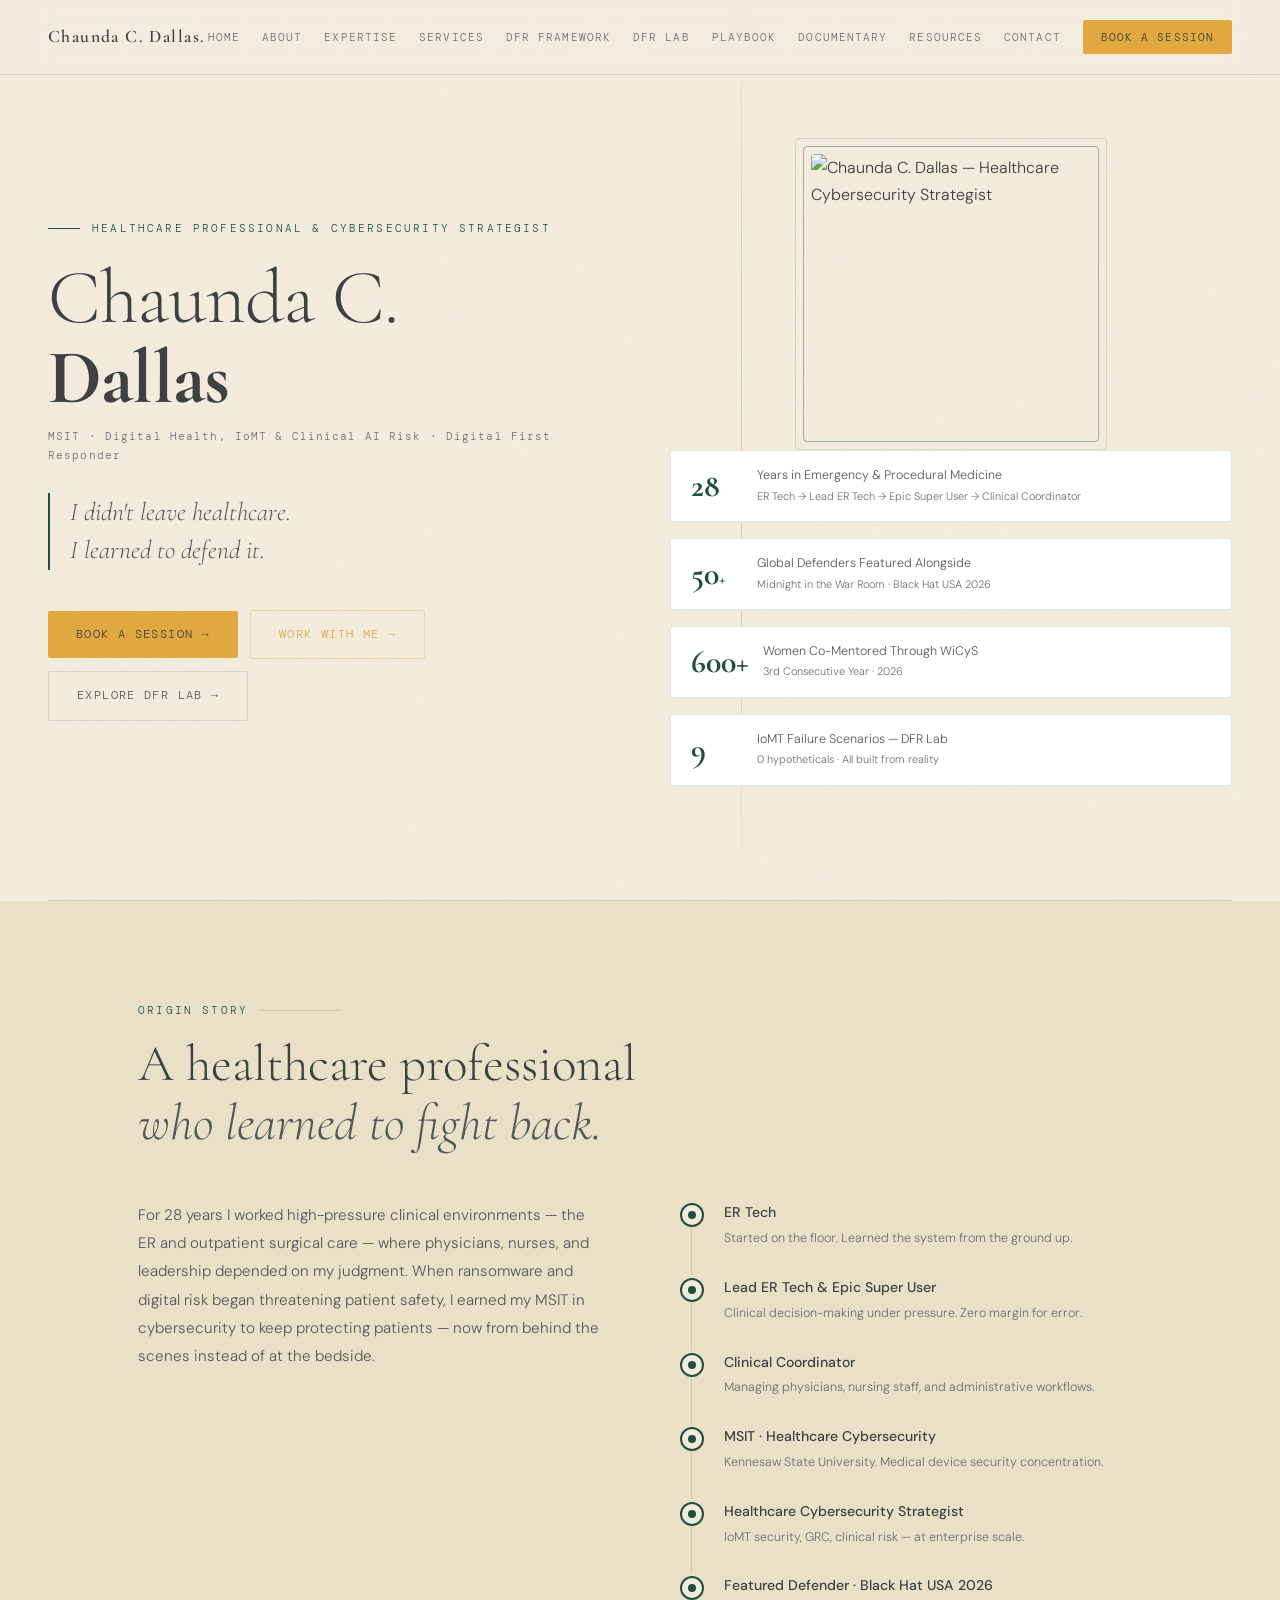
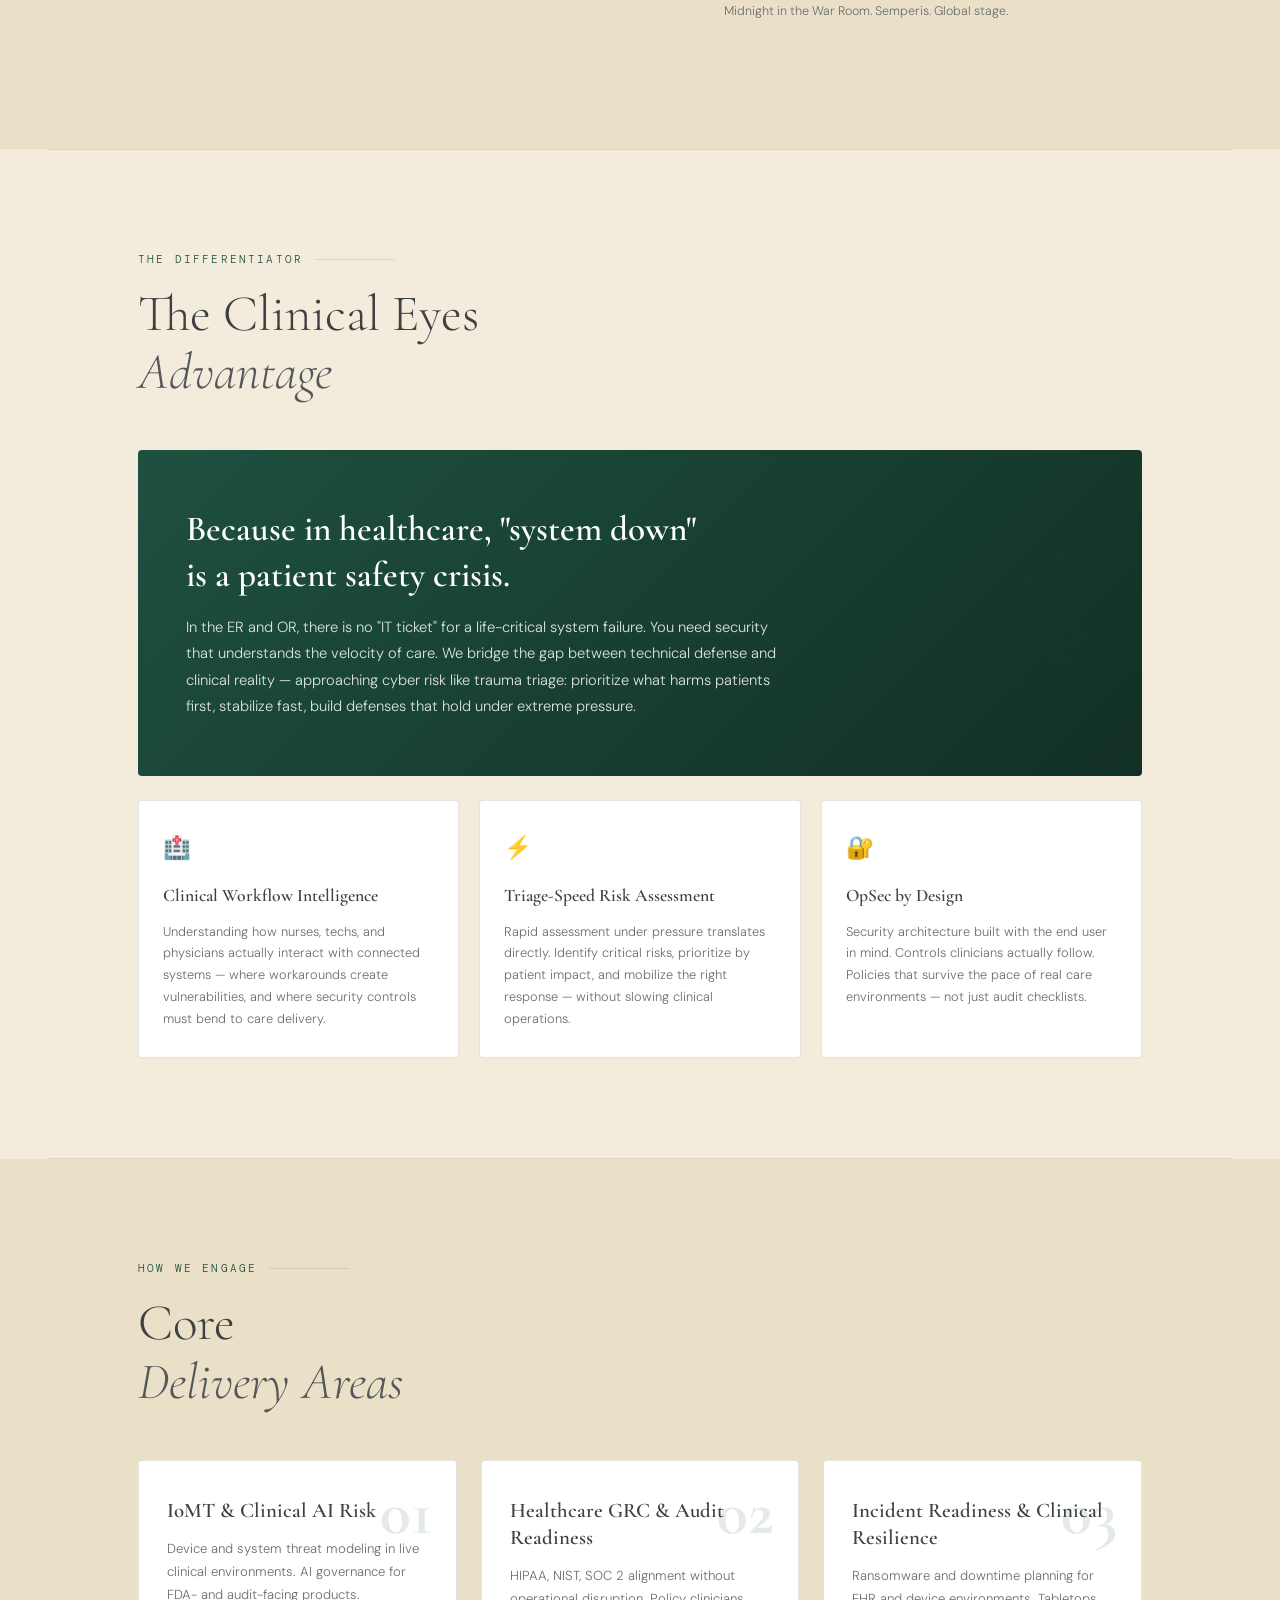
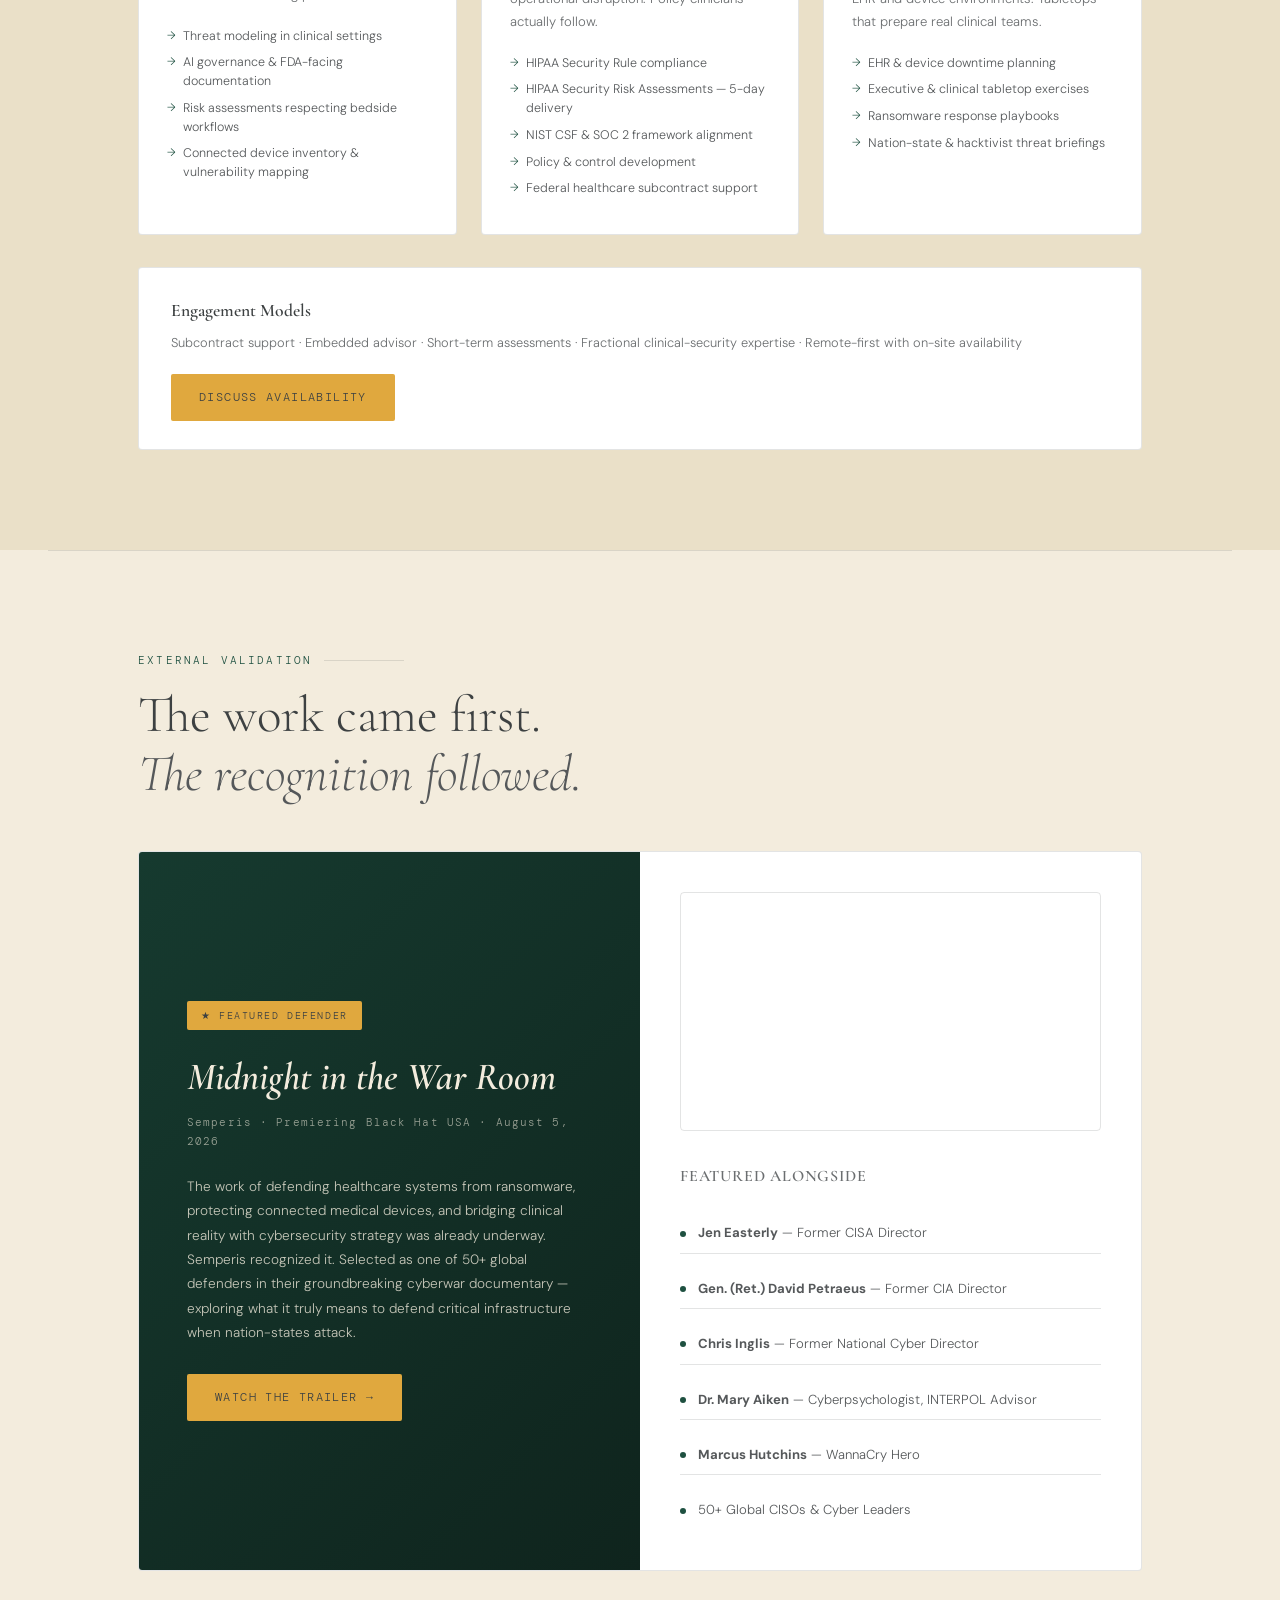
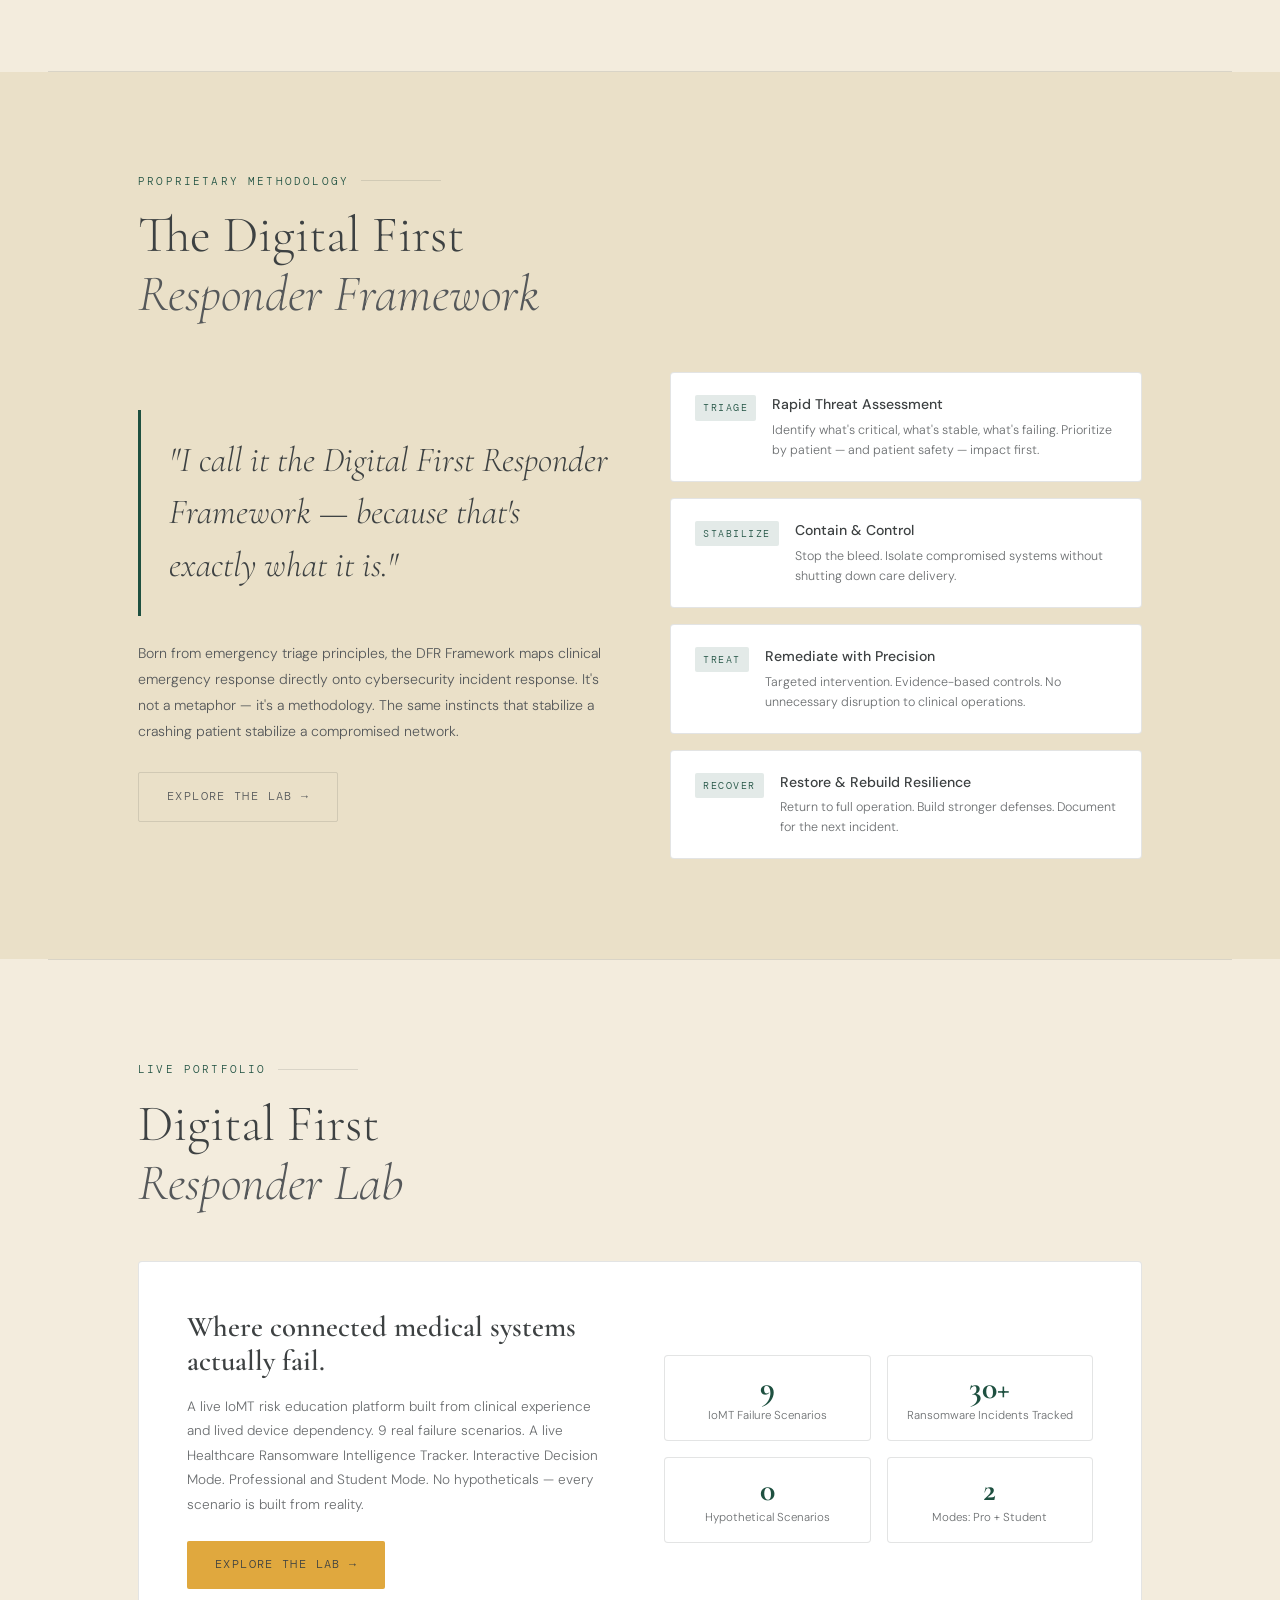
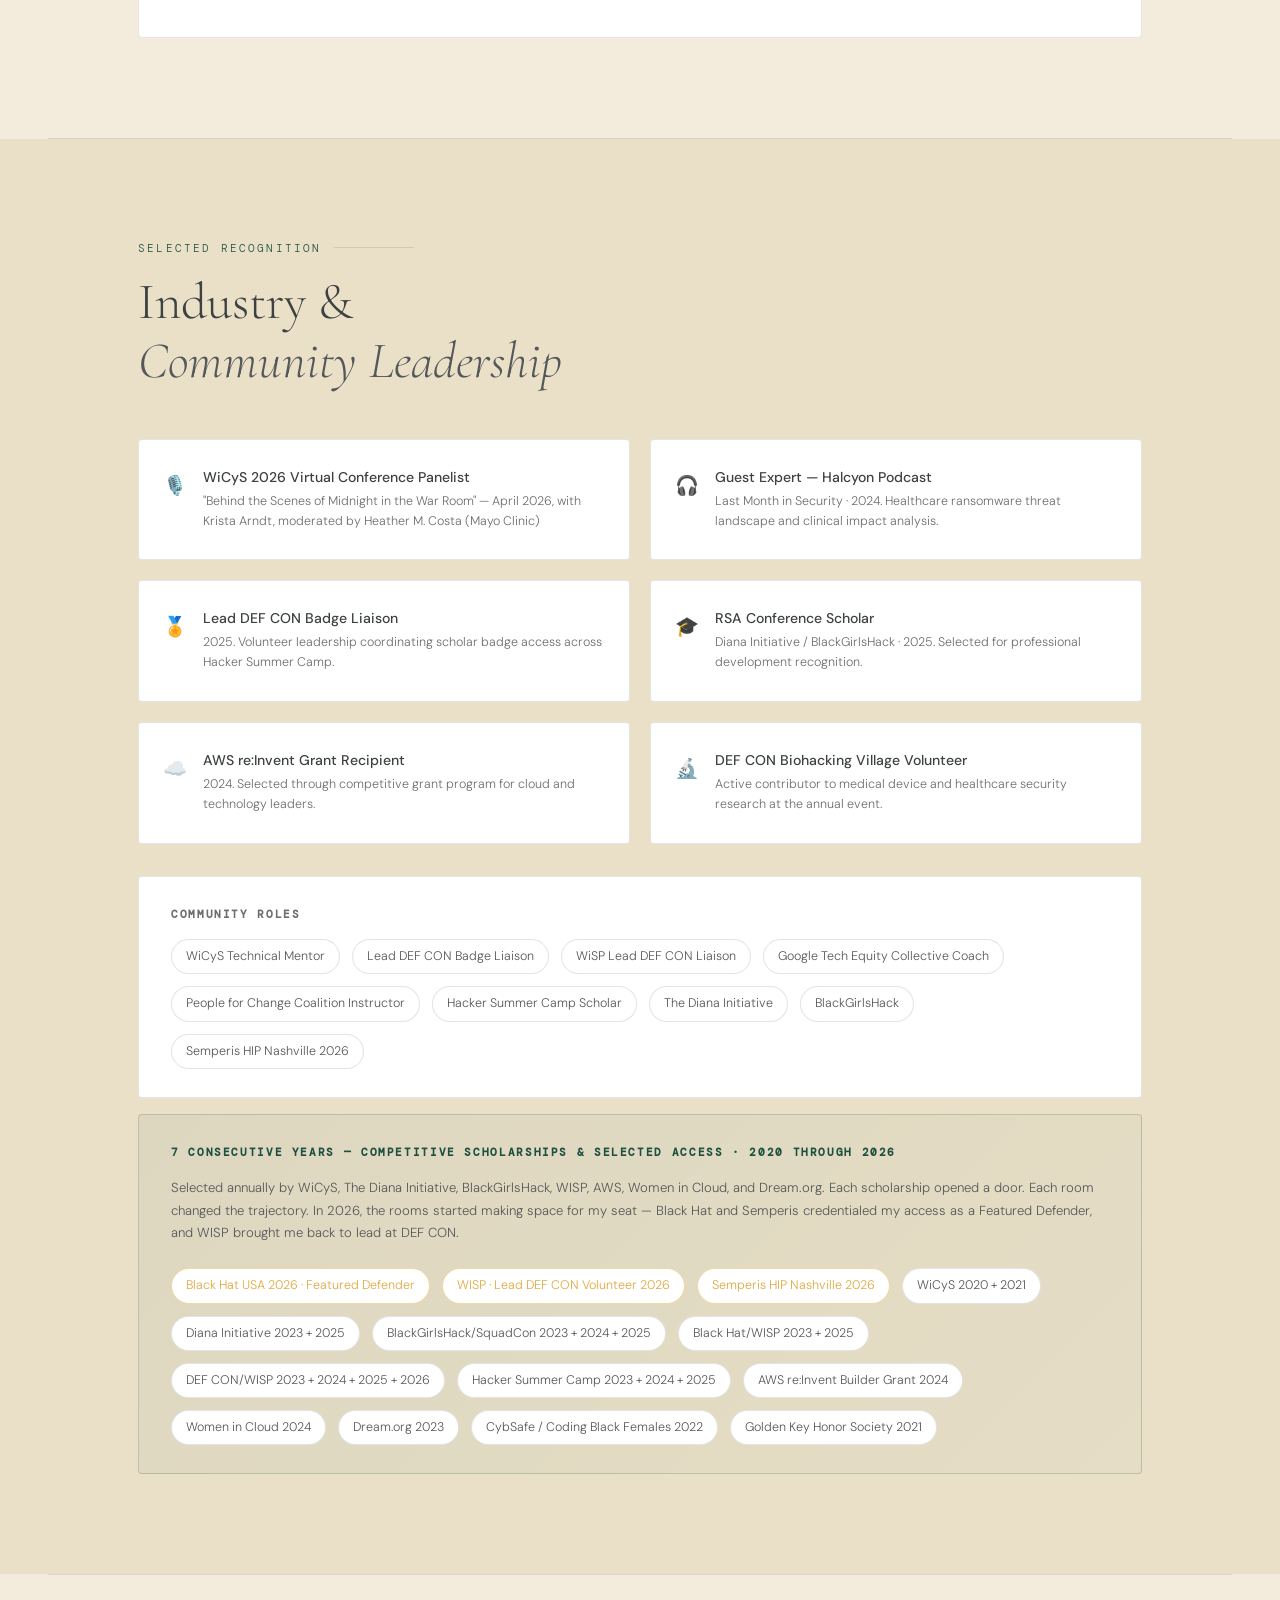
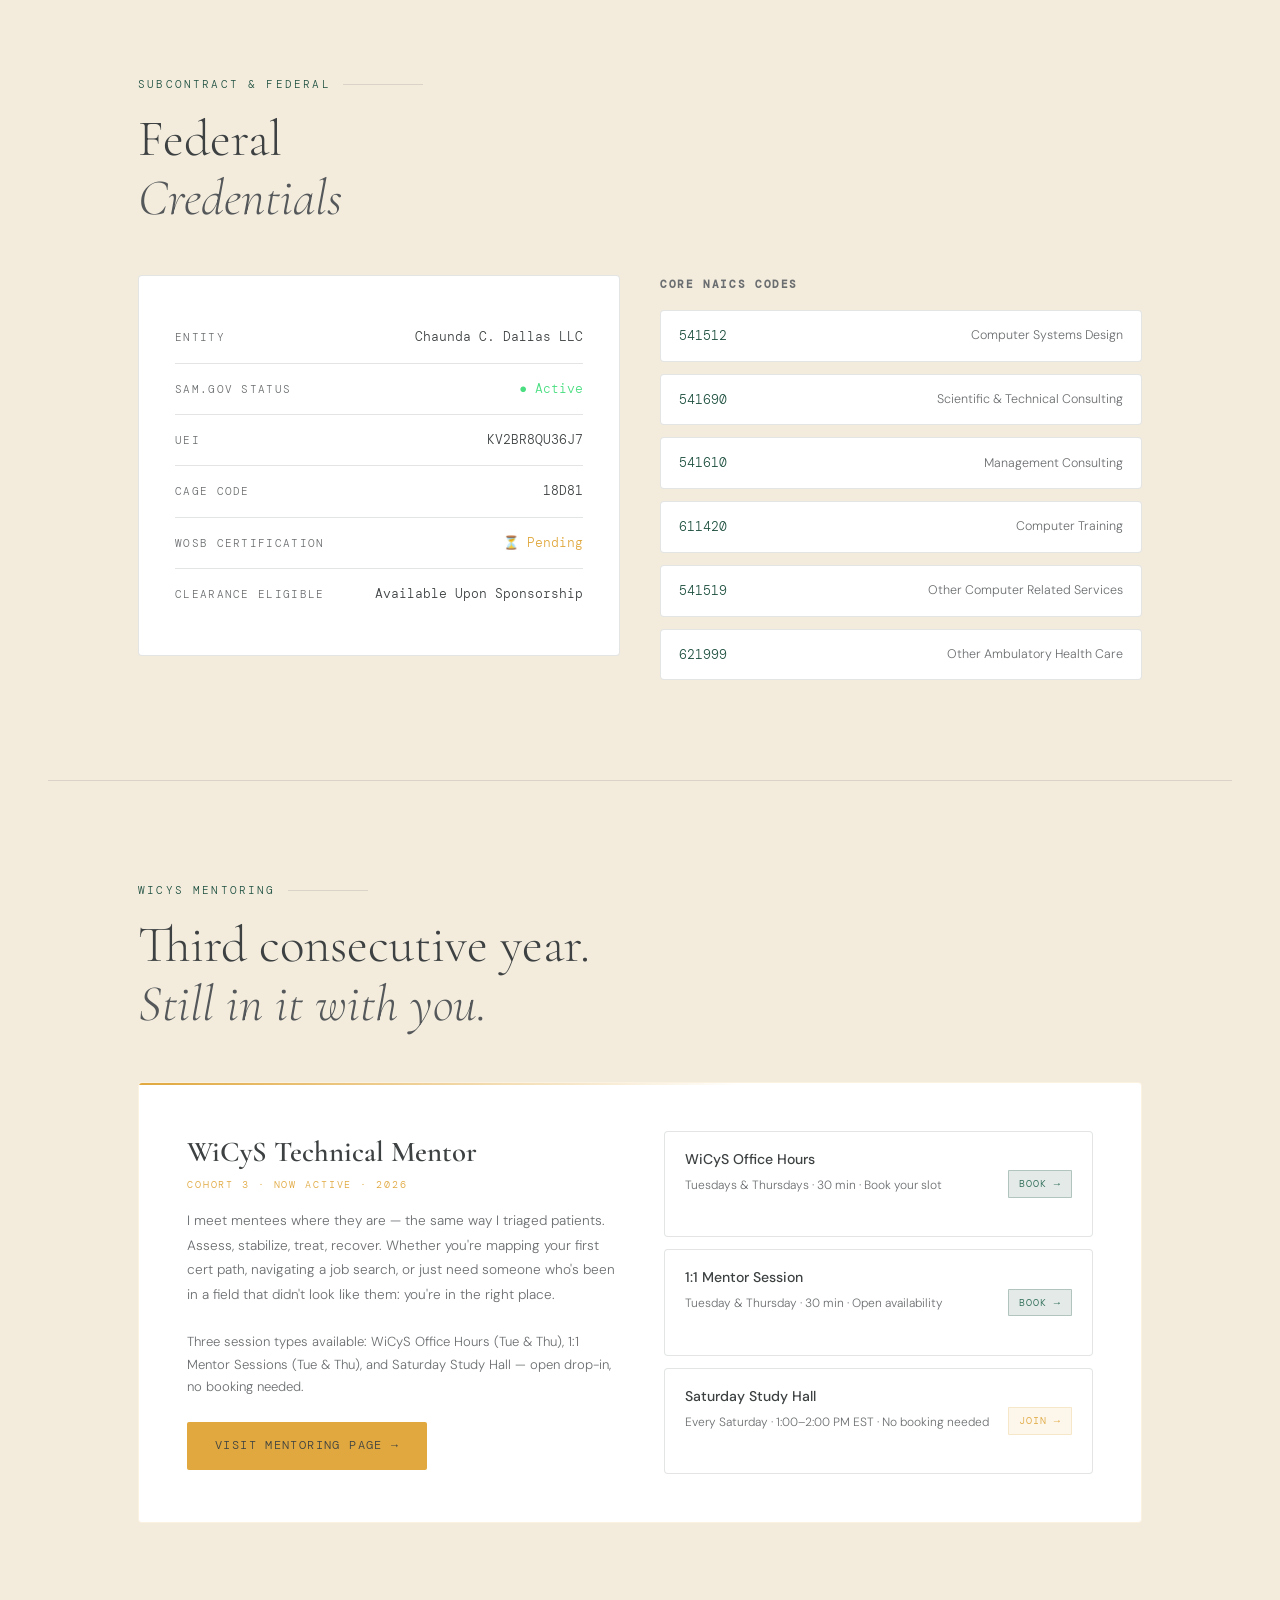
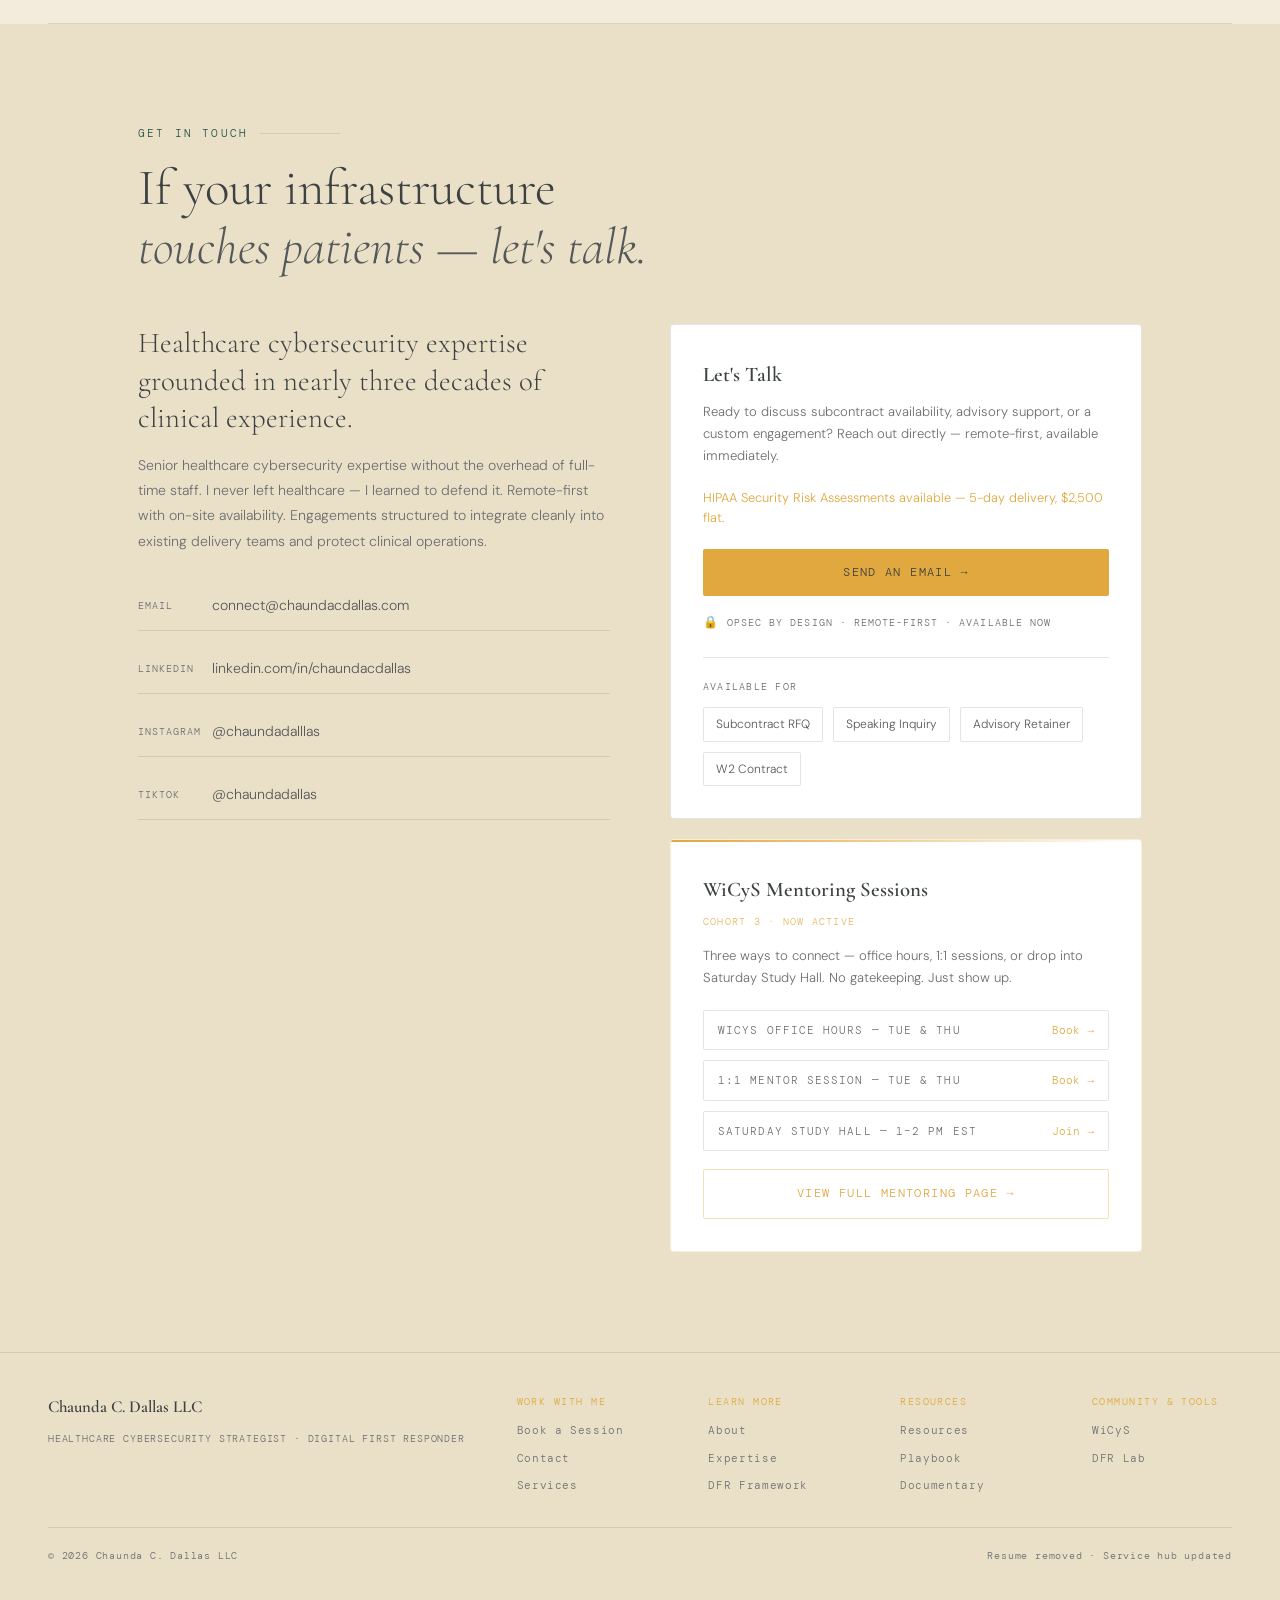
==== commit 388aaf0b: "Tighten About narrative and collapse timeline to three clinical rungs Replace the five-block origin " ====
--- a/index.html
+++ b/index.html
@@ -807,7 +807,7 @@
       <div class="stat-num">28</div>
       <div>
         <div class="stat-label">Years in Emergency & Procedural Medicine</div>
-        <div class="stat-sub">CNA → Lead ER Tech → Clinical Coordinator</div>
+        <div class="stat-sub">ER Tech → Lead ER Tech → Epic Super User → Clinical Coordinator</div>
       </div>
     </div>
     <div class="hero-stat-card" style="animation-delay:0.2s;">
@@ -843,16 +843,12 @@
     <h2 class="section-title">A healthcare professional<br><em>who learned to fight back.</em></h2>
     <div class="about-grid">
       <div class="about-text fade-up">
-        <p>I started on the floor as a <strong>ER registration clerk</strong>, working my way up to Lead ER Tech, Epic Super User, and Clinical Preceptor. Ultimately, I served as Clinical Coordinator and Lead Clinical Coordinator — managing nursing staff, physicians, and administrative workflows across ERs and outpatient surgical centers.</p>
-        <p>Physicians trusted my judgment. I understood how clinical teams think, how hospitals actually operate under pressure, and <strong>exactly where the risk lives.</strong></p>
-        <div class="pull-quote">"Then I looked at what ransomware was doing to hospitals — to <em>my</em> hospitals — and I realized the fight had moved."</div>
-        <p>Patient data held hostage. Medical devices weaponized. Clinical workflows paralyzed at the exact moment lives depend on them. <strong>So I brought my triage instincts with me.</strong></p>
-        <p>Today I specialize in medical device and IoMT security, healthcare GRC, and cybersecurity strategy for organizations where the stakes aren't measured in data — they're measured in lives.</p>
+        <p>For 28 years I worked high-pressure clinical environments — the ER and outpatient surgical care — where physicians, nurses, and leadership depended on my judgment. When ransomware and digital risk began threatening patient safety, I earned my MSIT in cybersecurity to keep protecting patients — now from behind the scenes instead of at the bedside.</p>
       </div>
       <div class="career-timeline fade-up">
-        <div class="timeline-item"><div class="timeline-dot"></div><div class="timeline-content"><h4>ER Registration Clerk</h4><p>Started on the floor. Learned the system from the ground up.</p></div></div>
-        <div class="timeline-item"><div class="timeline-dot"></div><div class="timeline-content"><h4>Lead ER Tech & Epic Super User</h4><p>Clinical decision-making under pressure. Zero margin for error.</p></div></div>
-        <div class="timeline-item"><div class="timeline-dot"></div><div class="timeline-content"><h4>Clinical Coordinator & Preceptor</h4><p>Managing physicians, nursing staff, and administrative workflows.</p></div></div>
+        <div class="timeline-item"><div class="timeline-dot"></div><div class="timeline-content"><h4>ER Tech</h4><p>Started on the floor. Learned the system from the ground up.</p></div></div>
+        <div class="timeline-item"><div class="timeline-dot"></div><div class="timeline-content"><h4>Lead ER Tech &amp; Epic Super User</h4><p>Clinical decision-making under pressure. Zero margin for error.</p></div></div>
+        <div class="timeline-item"><div class="timeline-dot"></div><div class="timeline-content"><h4>Clinical Coordinator</h4><p>Managing physicians, nursing staff, and administrative workflows.</p></div></div>
         <div class="timeline-item"><div class="timeline-dot"></div><div class="timeline-content"><h4>MSIT · Healthcare Cybersecurity</h4><p>Kennesaw State University. Medical device security concentration.</p></div></div>
         <div class="timeline-item"><div class="timeline-dot"></div><div class="timeline-content"><h4>Healthcare Cybersecurity Strategist</h4><p>IoMT security, GRC, clinical risk — at enterprise scale.</p></div></div>
         <div class="timeline-item"><div class="timeline-dot"></div><div class="timeline-content"><h4>Featured Defender · Black Hat USA 2026</h4><p>Midnight in the War Room. Semperis. Global stage.</p></div></div>
@@ -915,7 +911,7 @@
         <div class="doc-title">Midnight in the War Room</div>
         <div class="doc-sub">Semperis · Premiering Black Hat USA · August 5, 2026</div>
         <p>The work of defending healthcare systems from ransomware, protecting connected medical devices, and bridging clinical reality with cybersecurity strategy was already underway. Semperis recognized it. Selected as one of 50+ global defenders in their groundbreaking cyberwar documentary — exploring what it truly means to defend critical infrastructure when nation-states attack.</p>
-        <a href="https://youtu.be/1iR2Xla8Mzc?si=qfGKV8JwBwcUYg9x" class="btn-primary" style="width:fit-content;" target="_blank">Watch the Trailer →</a>
+        <a href="https://youtu.be/Bin6Gz2zMhE" class="btn-primary" style="width:fit-content;" target="_blank">Watch the Trailer →</a>
       </div>
       <div class="doc-right">
         <div class="video-wrapper">
@@ -1051,14 +1047,14 @@
         <a href="/wicys" class="btn-primary">Visit Mentoring Page →</a>
       </div>
       <div class="mentoring-sessions">
-        <a href="https://calendar.app.google/BtyC22XyDDh4zWdB9" class="mentoring-session-row" target="_blank">
+        <a href="https://calendar.app.google/spo67aTHk6M7Ld6g7" class="mentoring-session-row" target="_blank">
           <div class="session-row-left">
             <h5>WiCyS Office Hours</h5>
             <p>Tuesdays & Thursdays · 30 min · Book your slot</p>
           </div>
           <span class="session-row-badge badge-crimson">Book →</span>
         </a>
-        <a href="https://calendar.app.google/417BVNHA43JPBEA17" class="mentoring-session-row" target="_blank">
+        <a href="https://calendar.app.google/S7HAL9PbuCJGh6MN8" class="mentoring-session-row" target="_blank">
           <div class="session-row-left">
             <h5>1:1 Mentor Session</h5>
             <p>Tuesday & Thursday · 30 min · Open availability</p>
@@ -1121,11 +1117,11 @@
           <div class="mentoring-sub">Cohort 3 · Now Active</div>
           <p>Three ways to connect — office hours, 1:1 sessions, or drop into Saturday Study Hall. No gatekeeping. Just show up.</p>
           <div class="mentoring-links">
-            <a href="https://calendar.app.google/BtyC22XyDDh4zWdB9" class="mentoring-link-row" target="_blank">
+            <a href="https://calendar.app.google/spo67aTHk6M7Ld6g7" class="mentoring-link-row" target="_blank">
               <span class="mentoring-link-label">WiCyS Office Hours — Tue & Thu</span>
               <span class="mentoring-link-action">Book →</span>
             </a>
-            <a href="https://calendar.app.google/417BVNHA43JPBEA17" class="mentoring-link-row" target="_blank">
+            <a href="https://calendar.app.google/S7HAL9PbuCJGh6MN8" class="mentoring-link-row" target="_blank">
               <span class="mentoring-link-label">1:1 Mentor Session — Tue & Thu</span>
               <span class="mentoring-link-action">Book →</span>
             </a>
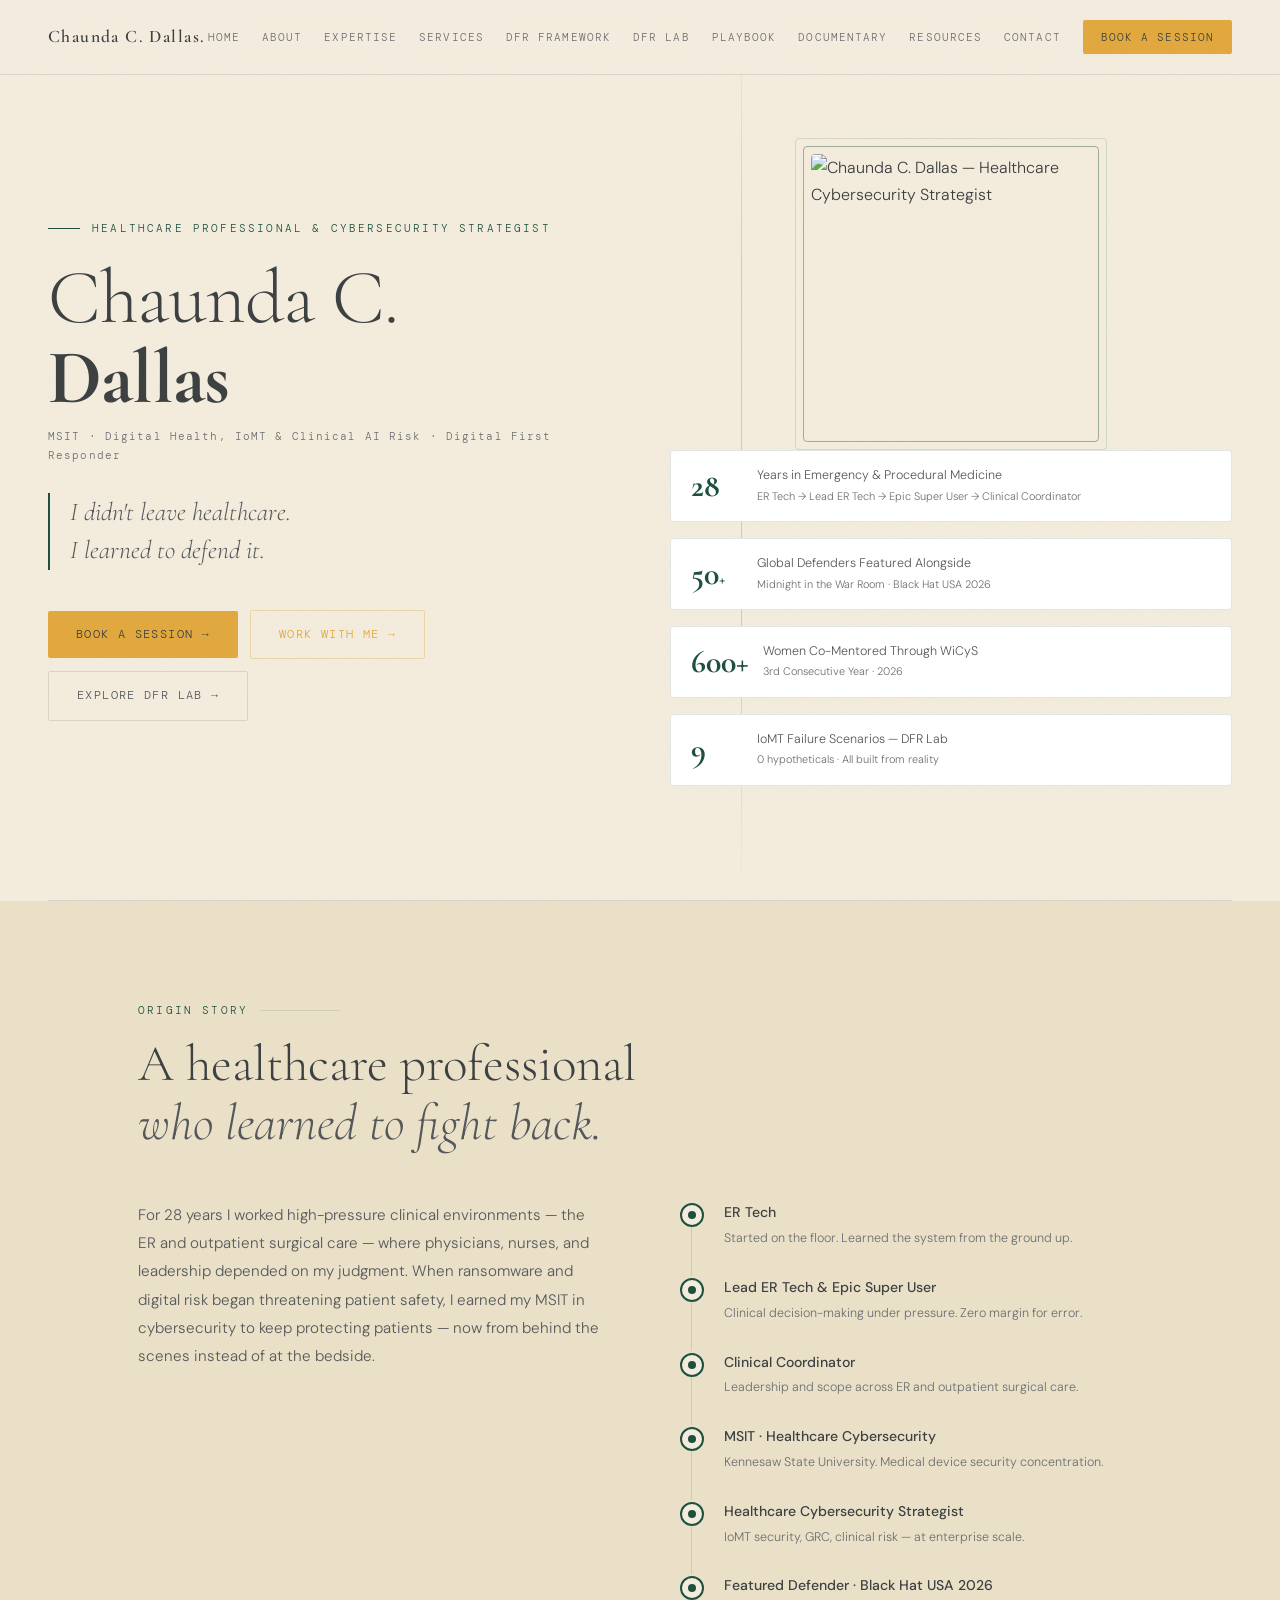
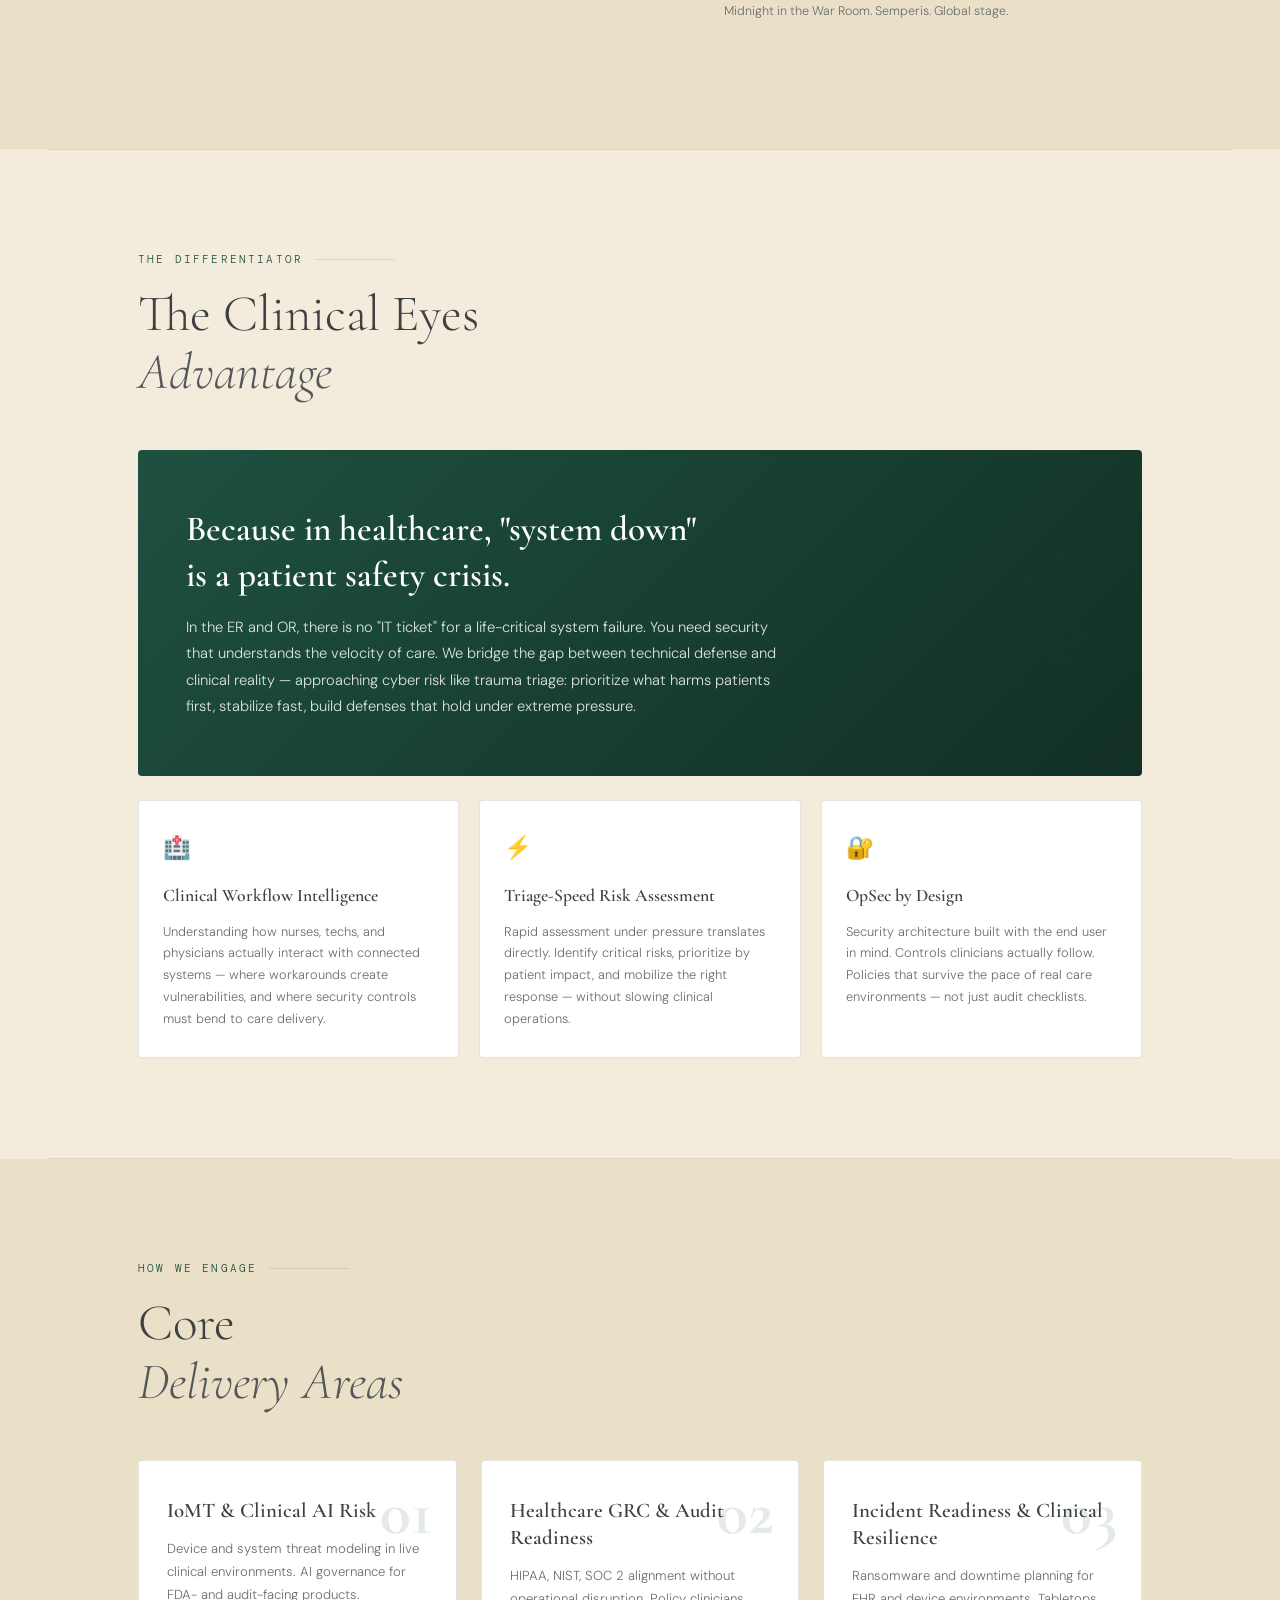
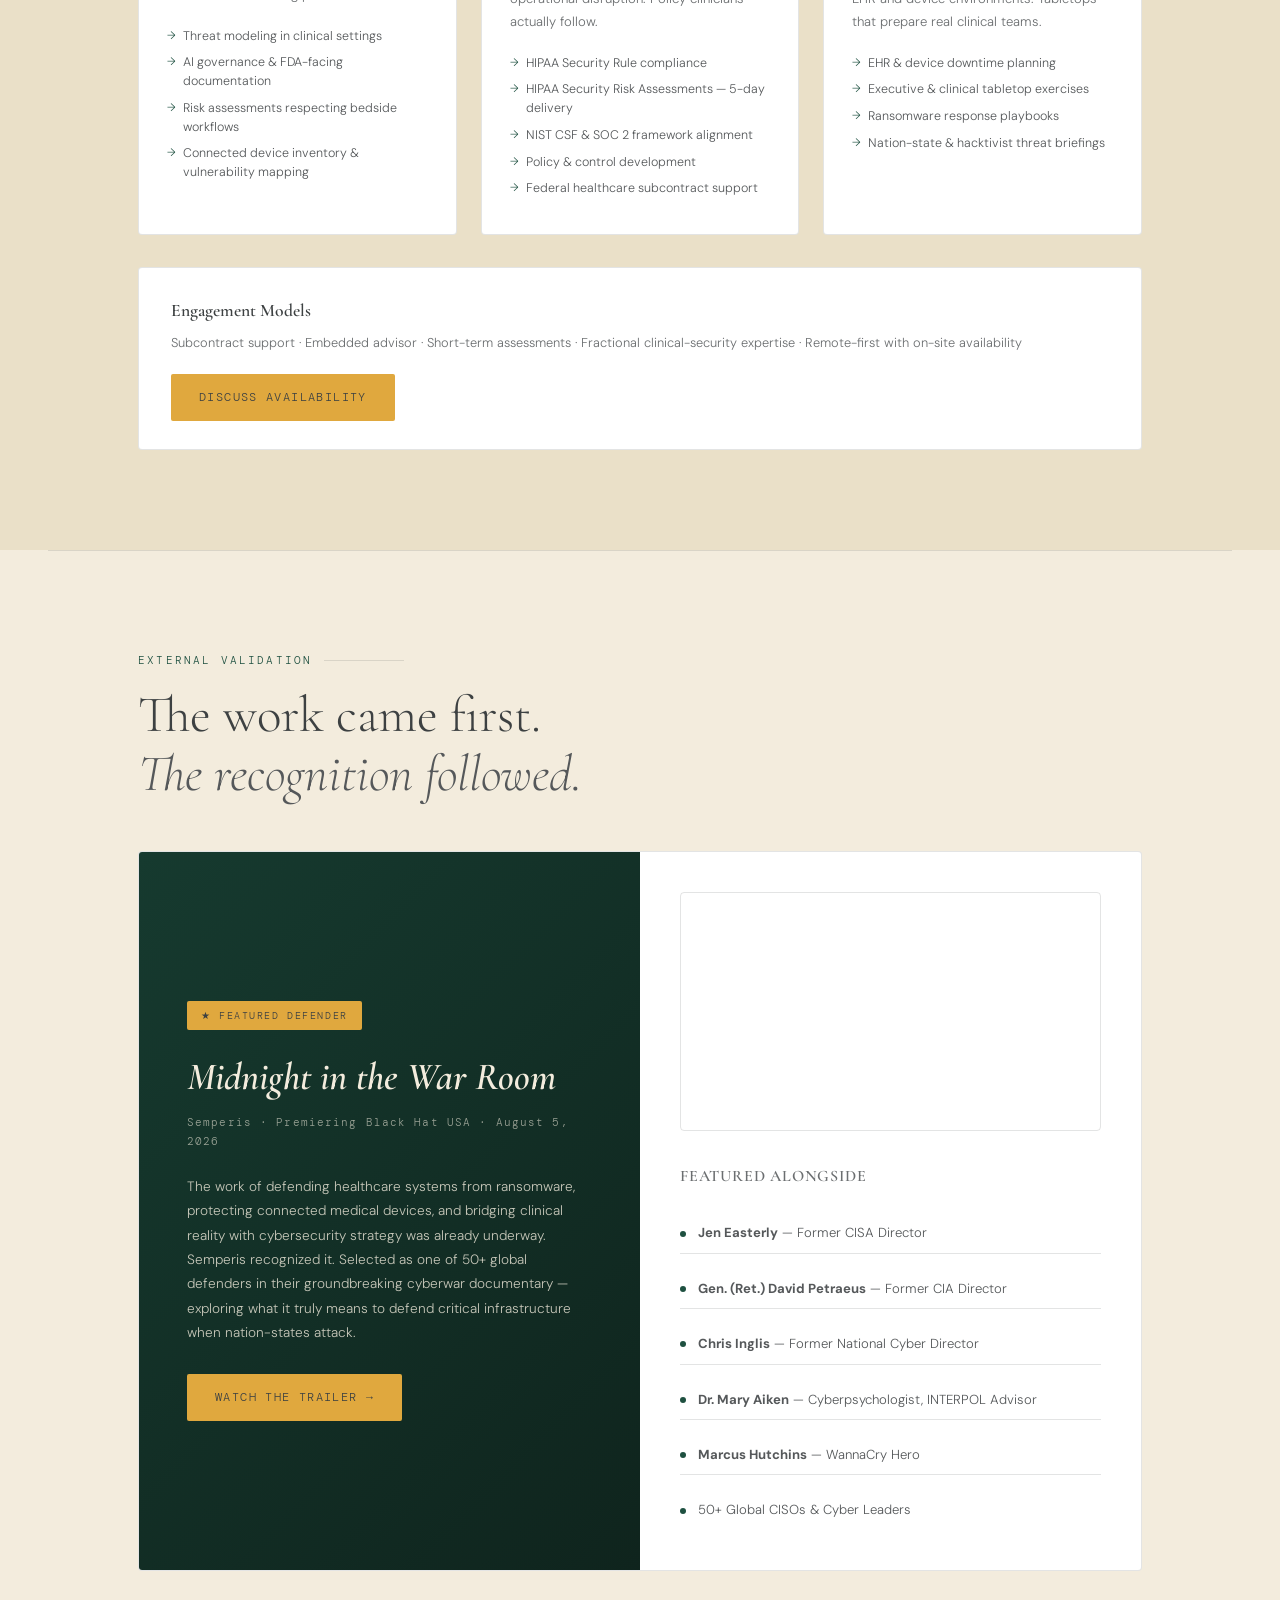
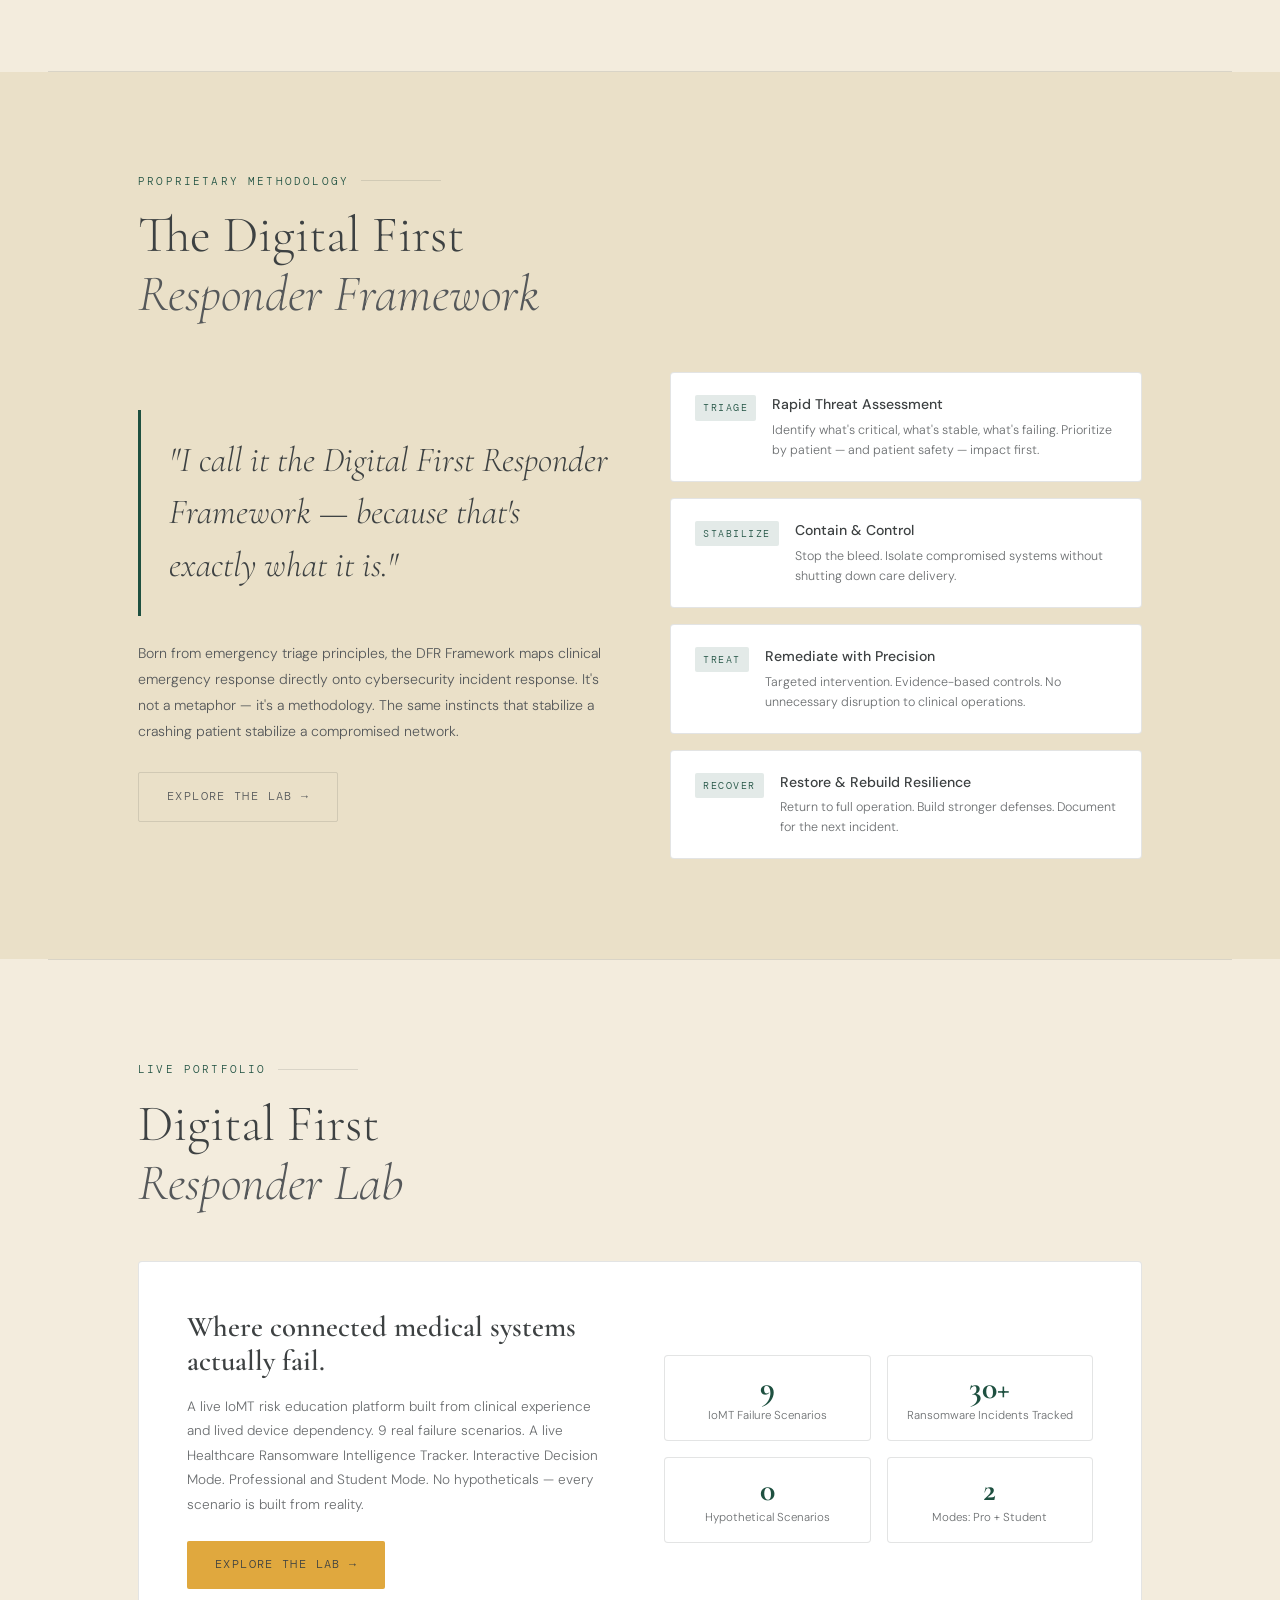
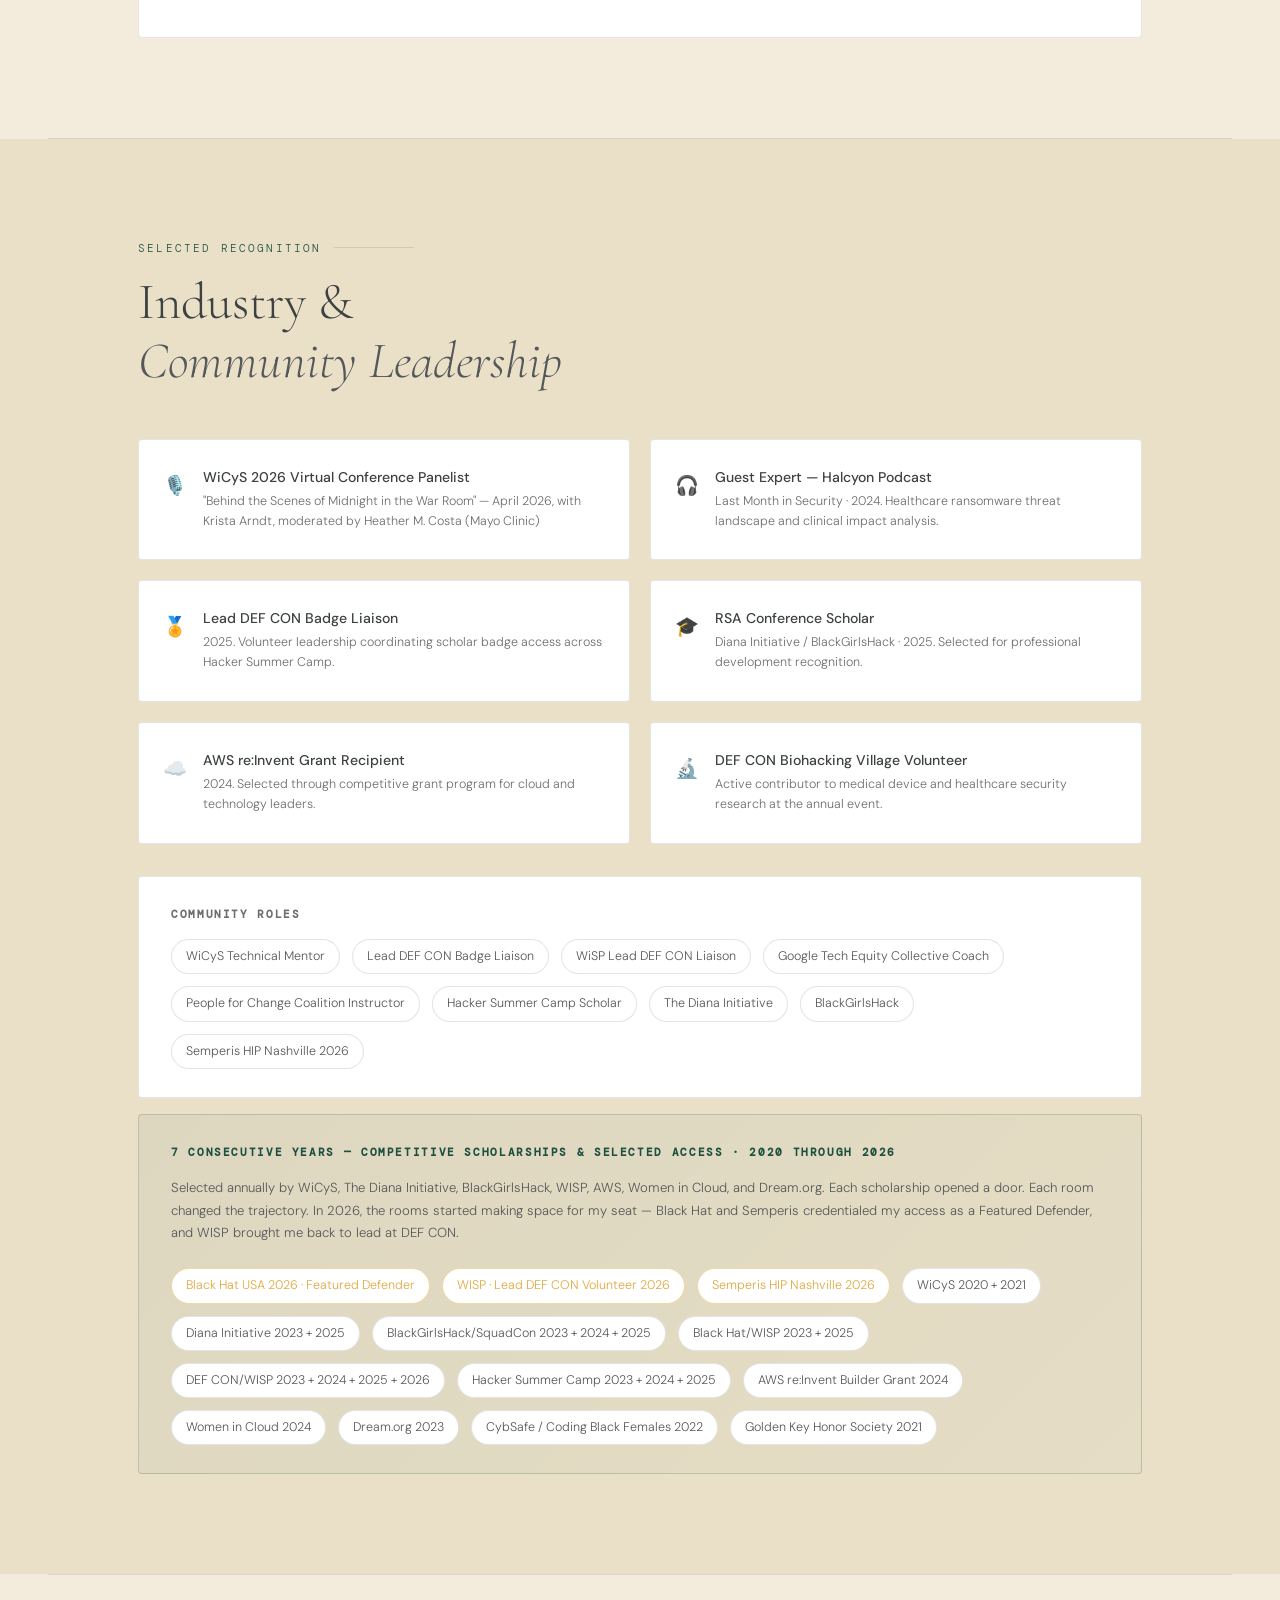
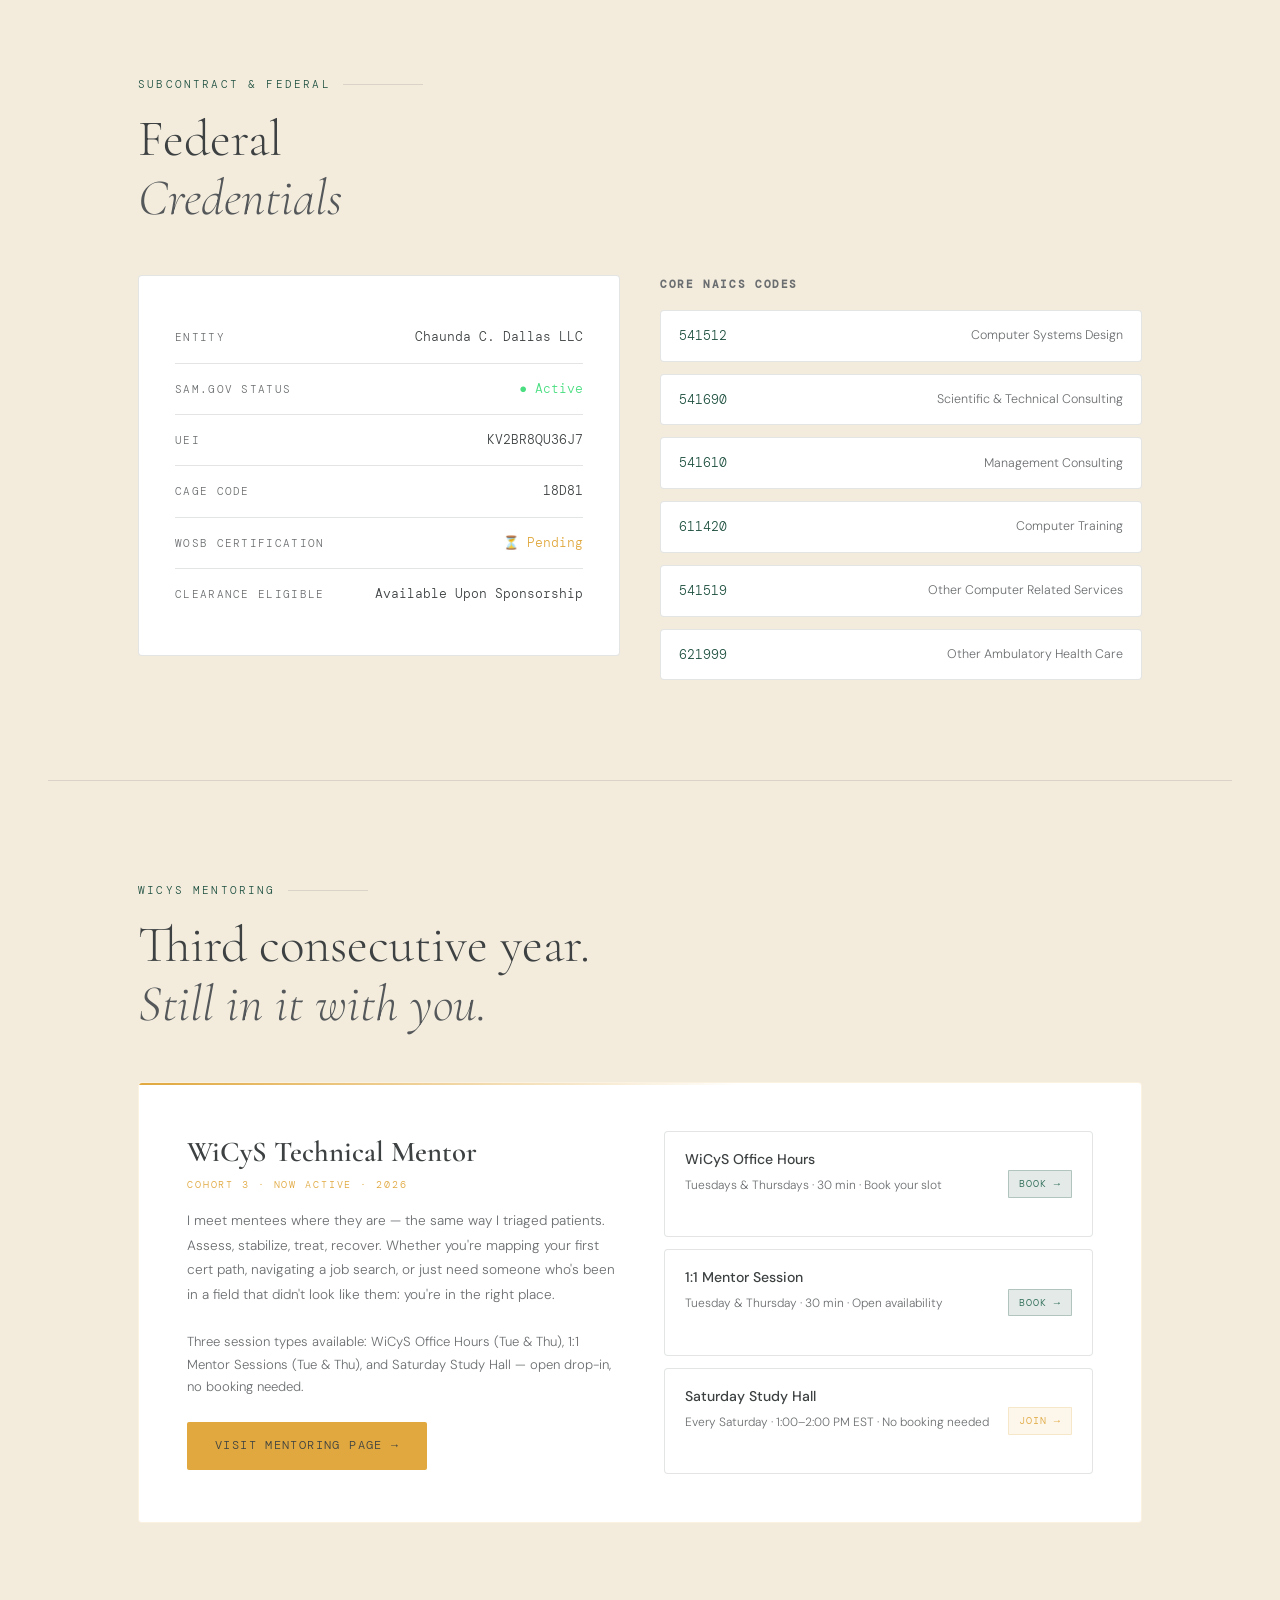
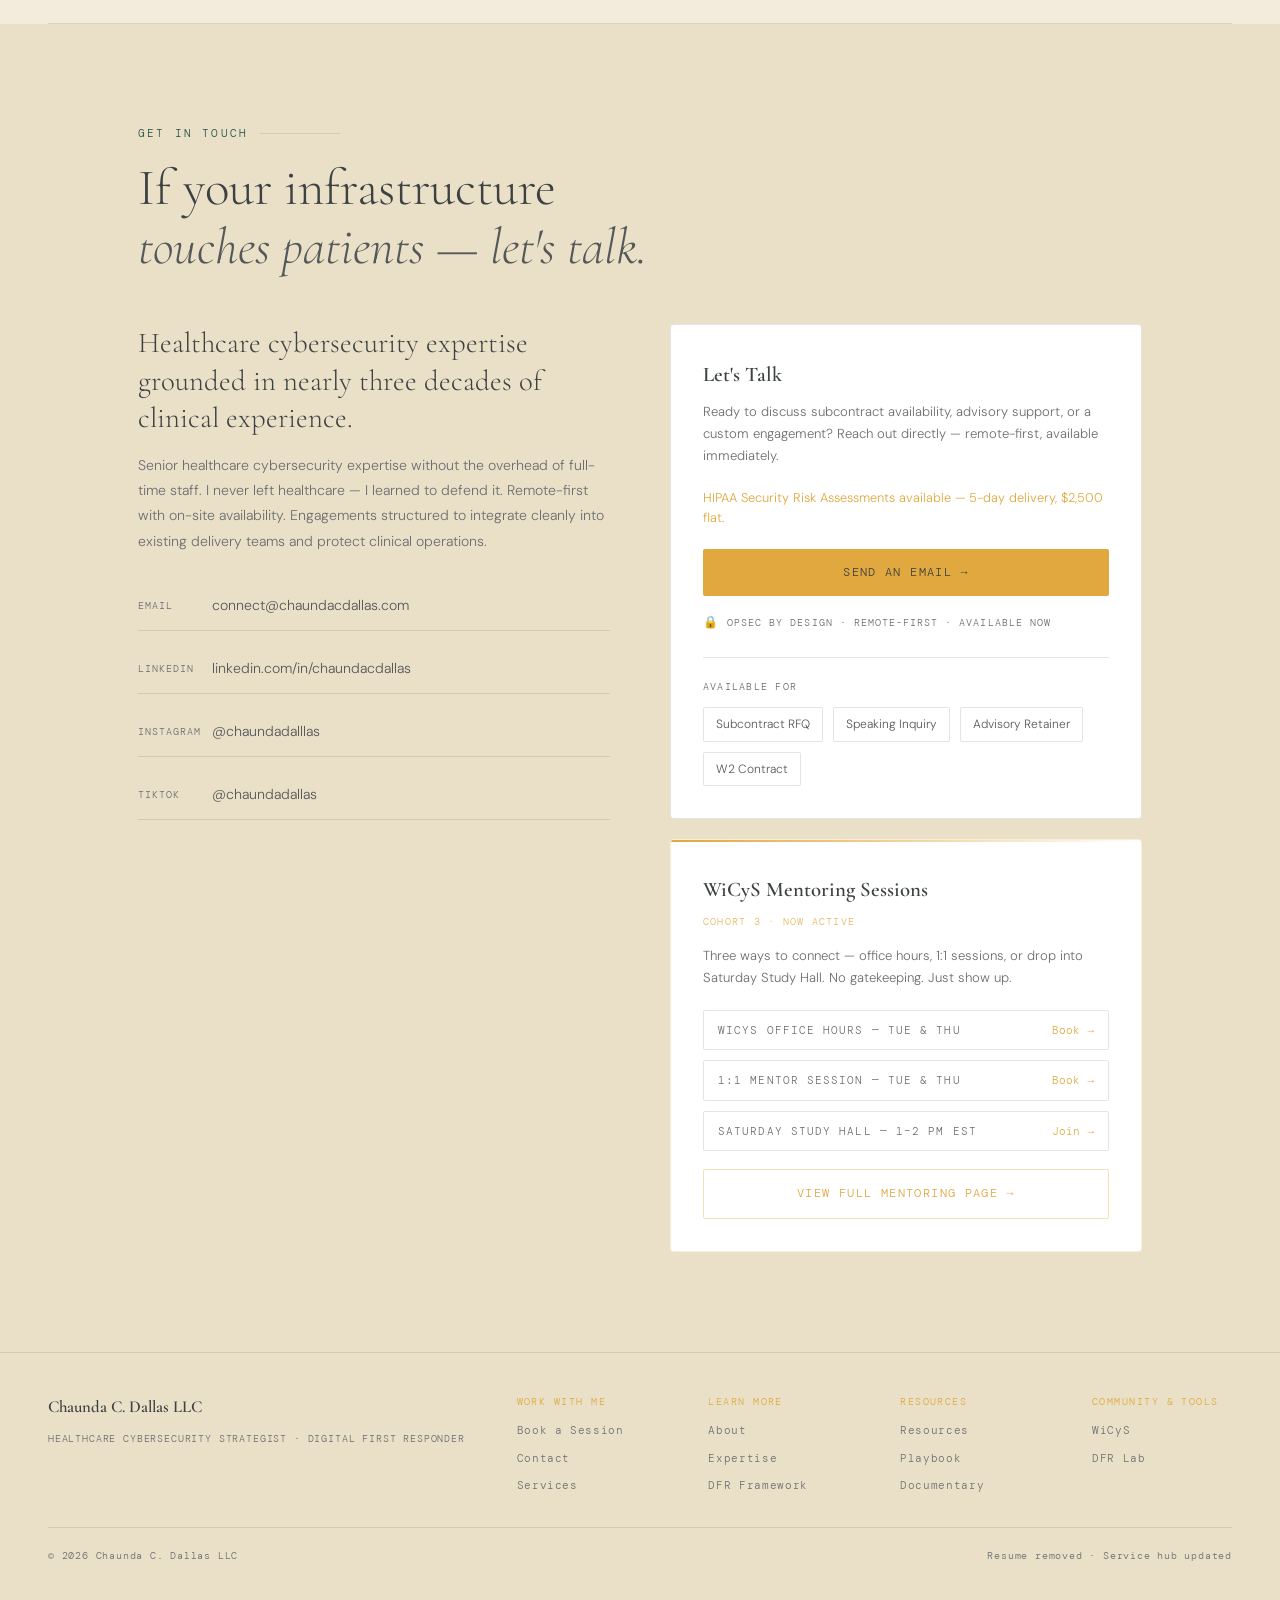
==== commit 251dcd6a: "Merge branch 'rebuild'" ====
--- a/index.html
+++ b/index.html
@@ -848,7 +848,7 @@
       <div class="career-timeline fade-up">
         <div class="timeline-item"><div class="timeline-dot"></div><div class="timeline-content"><h4>ER Tech</h4><p>Started on the floor. Learned the system from the ground up.</p></div></div>
         <div class="timeline-item"><div class="timeline-dot"></div><div class="timeline-content"><h4>Lead ER Tech &amp; Epic Super User</h4><p>Clinical decision-making under pressure. Zero margin for error.</p></div></div>
-        <div class="timeline-item"><div class="timeline-dot"></div><div class="timeline-content"><h4>Clinical Coordinator</h4><p>Managing physicians, nursing staff, and administrative workflows.</p></div></div>
+        <div class="timeline-item"><div class="timeline-dot"></div><div class="timeline-content"><h4>Clinical Coordinator</h4><p>Leadership and scope across ER and outpatient surgical care.</p></div></div>
         <div class="timeline-item"><div class="timeline-dot"></div><div class="timeline-content"><h4>MSIT · Healthcare Cybersecurity</h4><p>Kennesaw State University. Medical device security concentration.</p></div></div>
         <div class="timeline-item"><div class="timeline-dot"></div><div class="timeline-content"><h4>Healthcare Cybersecurity Strategist</h4><p>IoMT security, GRC, clinical risk — at enterprise scale.</p></div></div>
         <div class="timeline-item"><div class="timeline-dot"></div><div class="timeline-content"><h4>Featured Defender · Black Hat USA 2026</h4><p>Midnight in the War Room. Semperis. Global stage.</p></div></div>
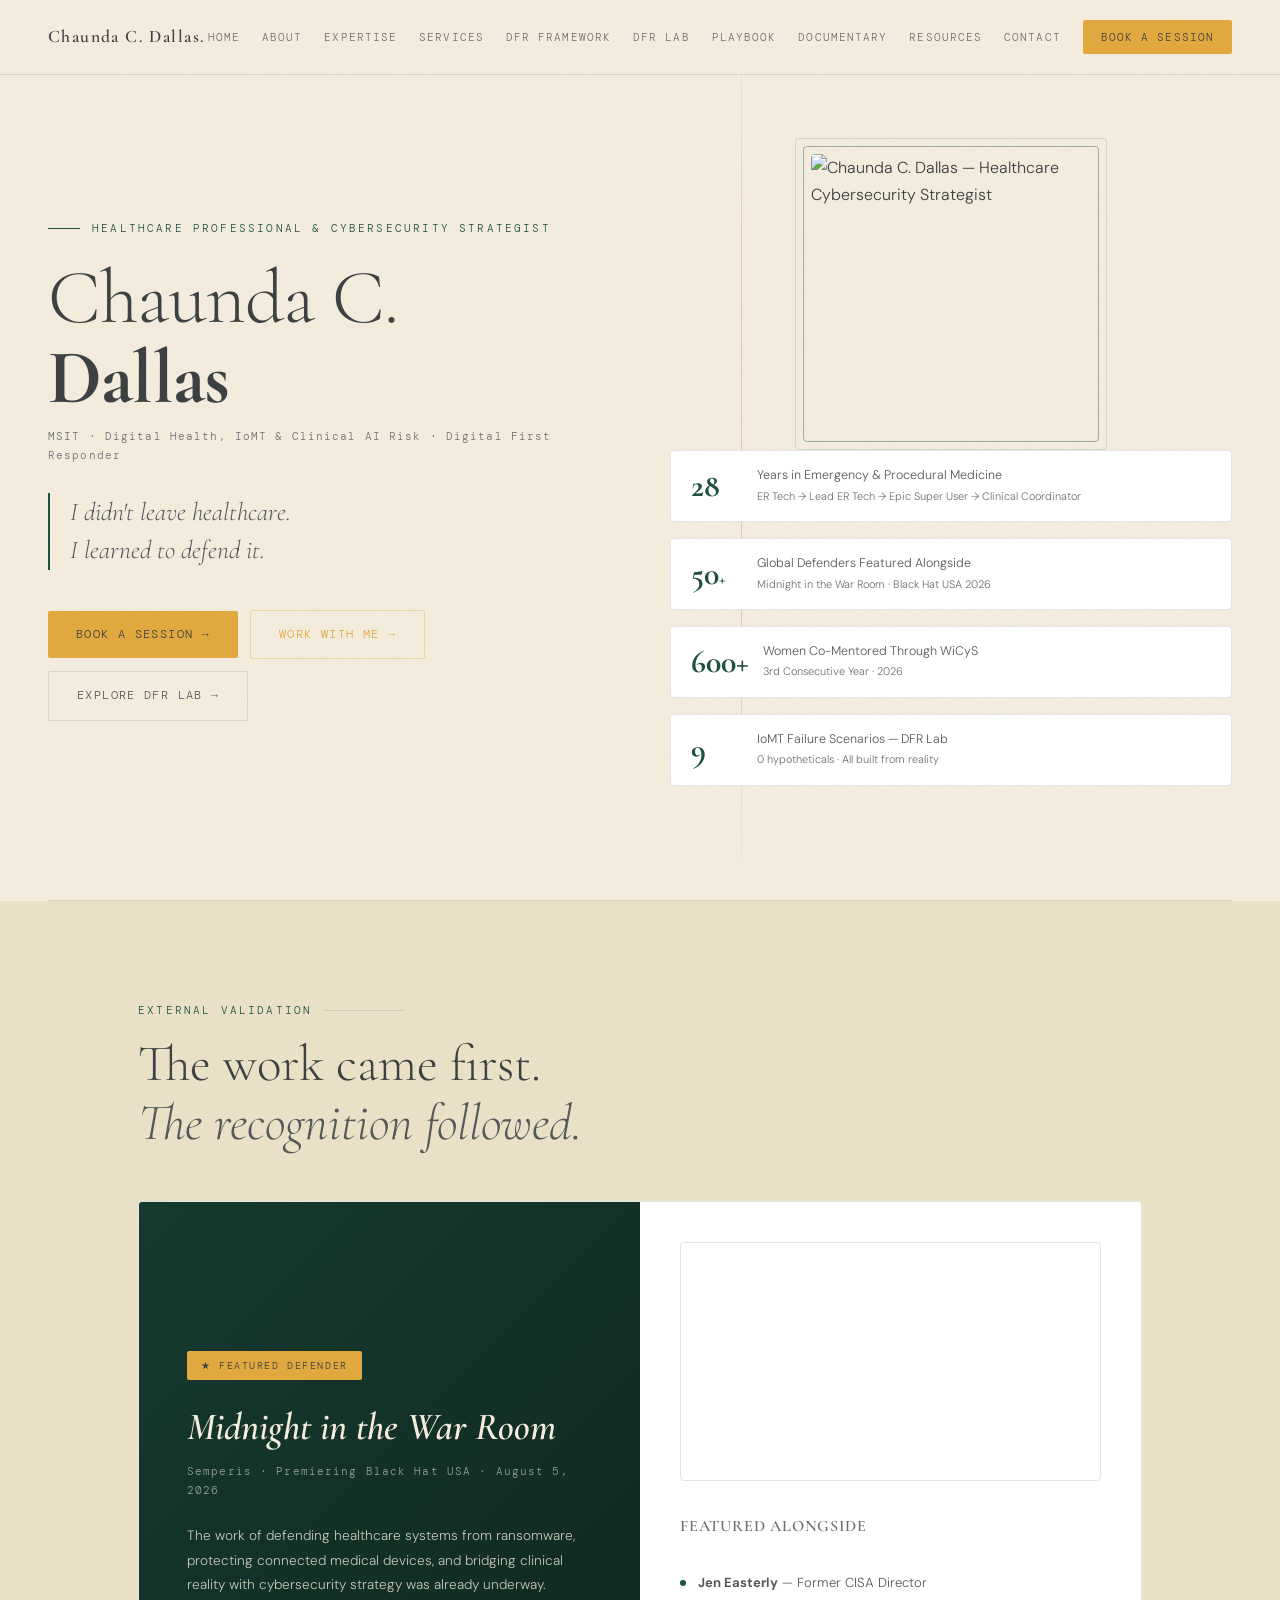
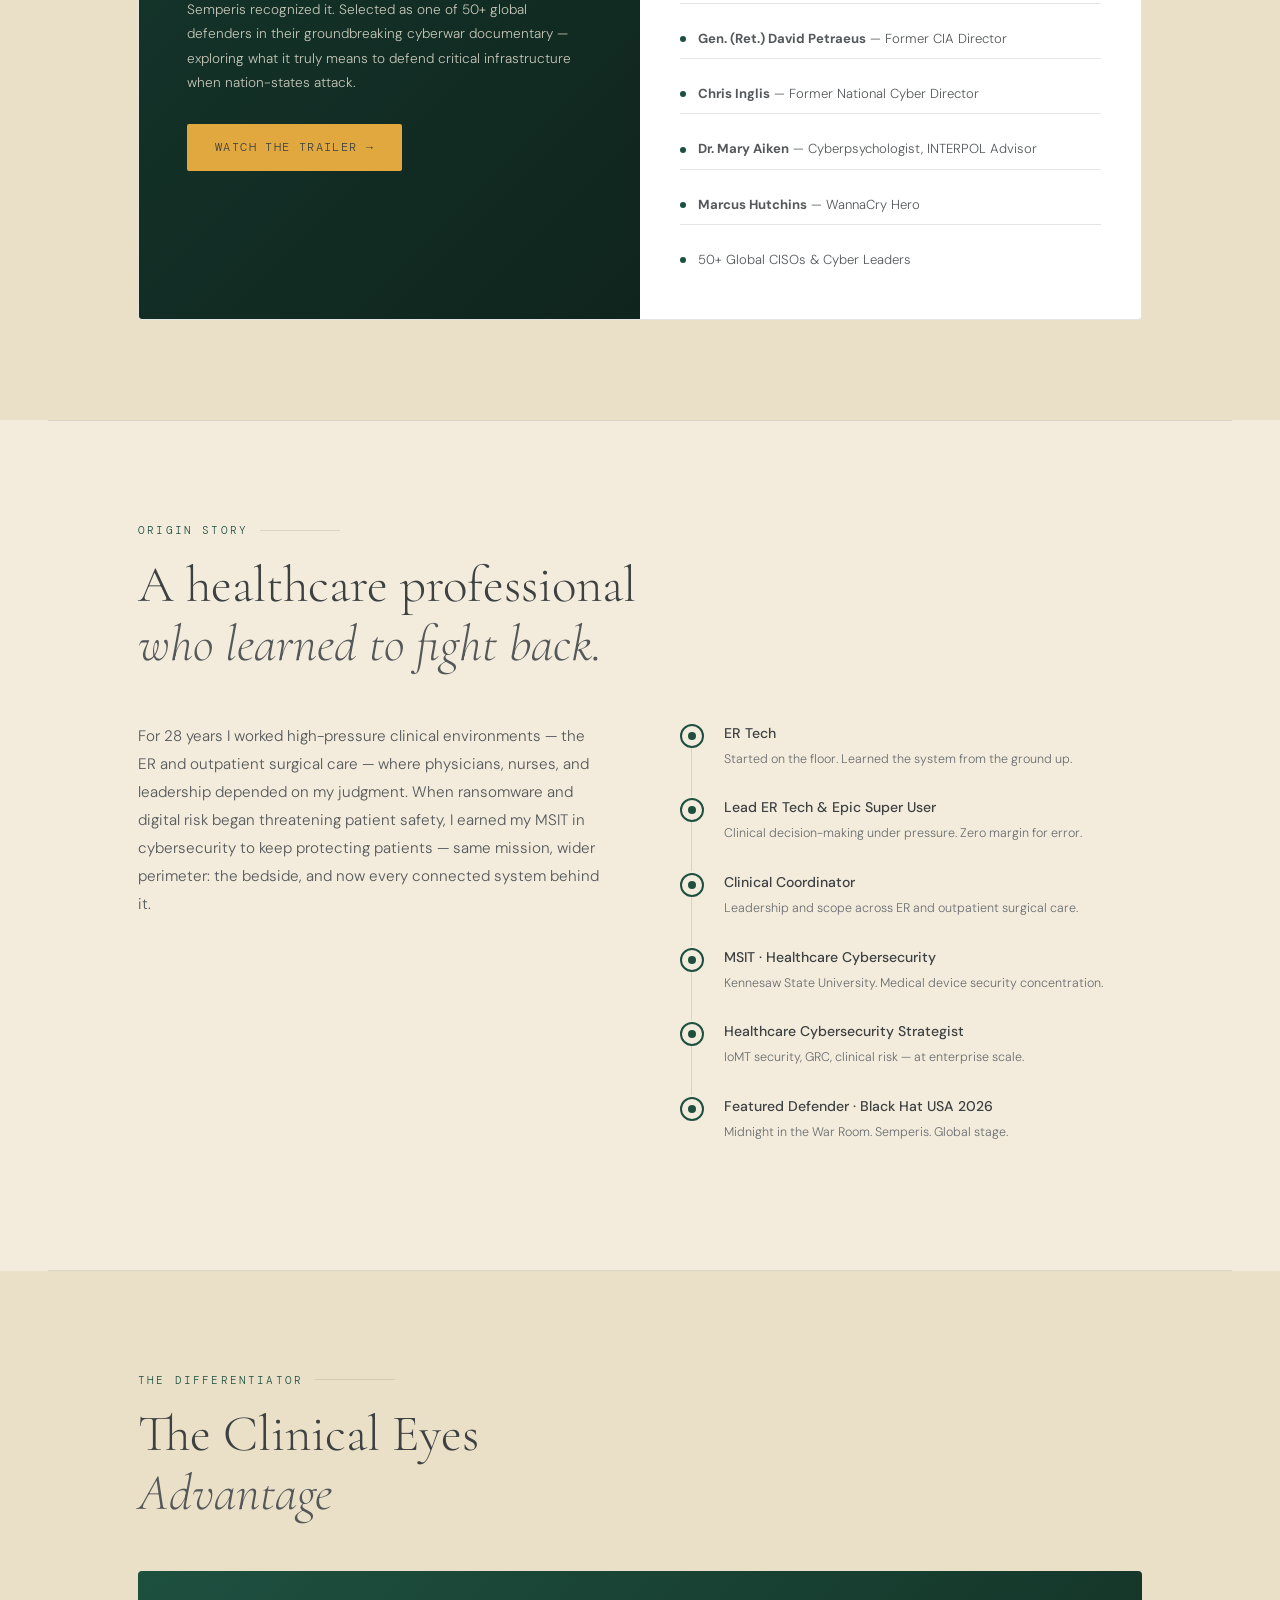
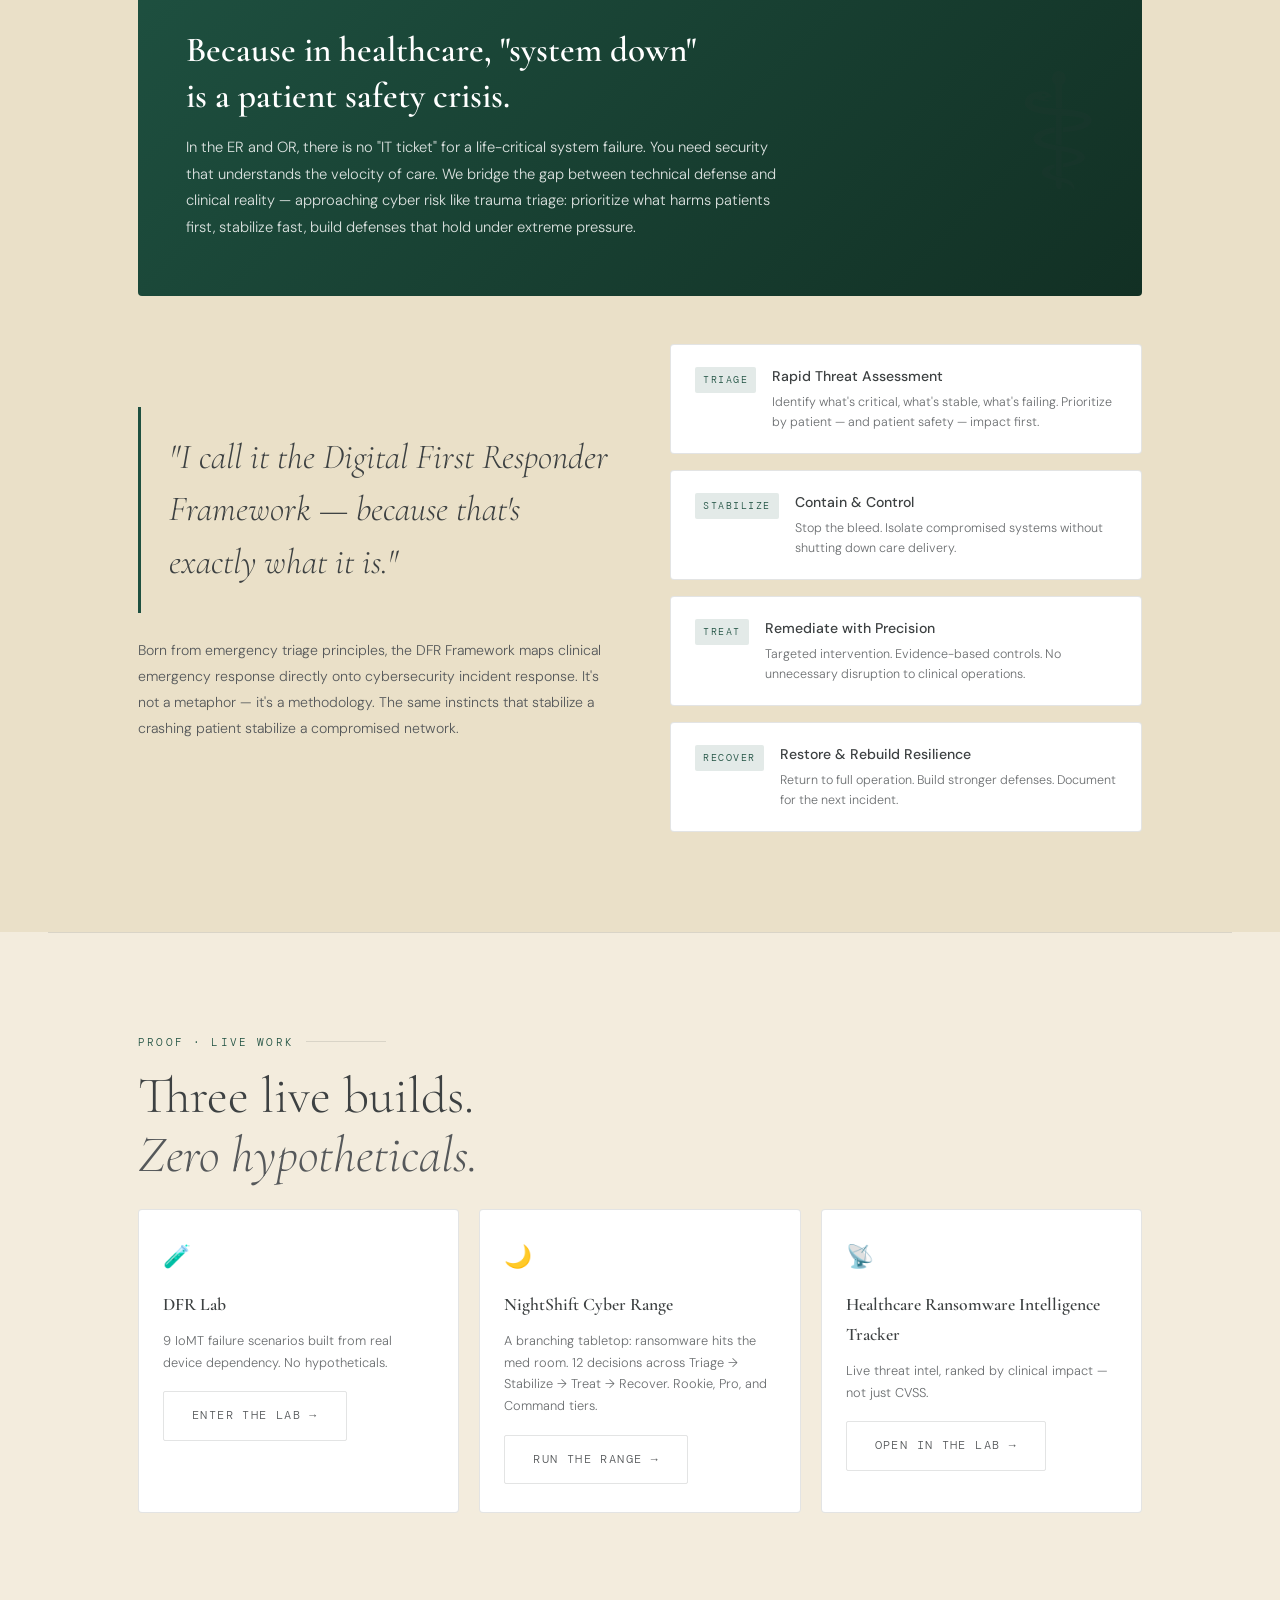
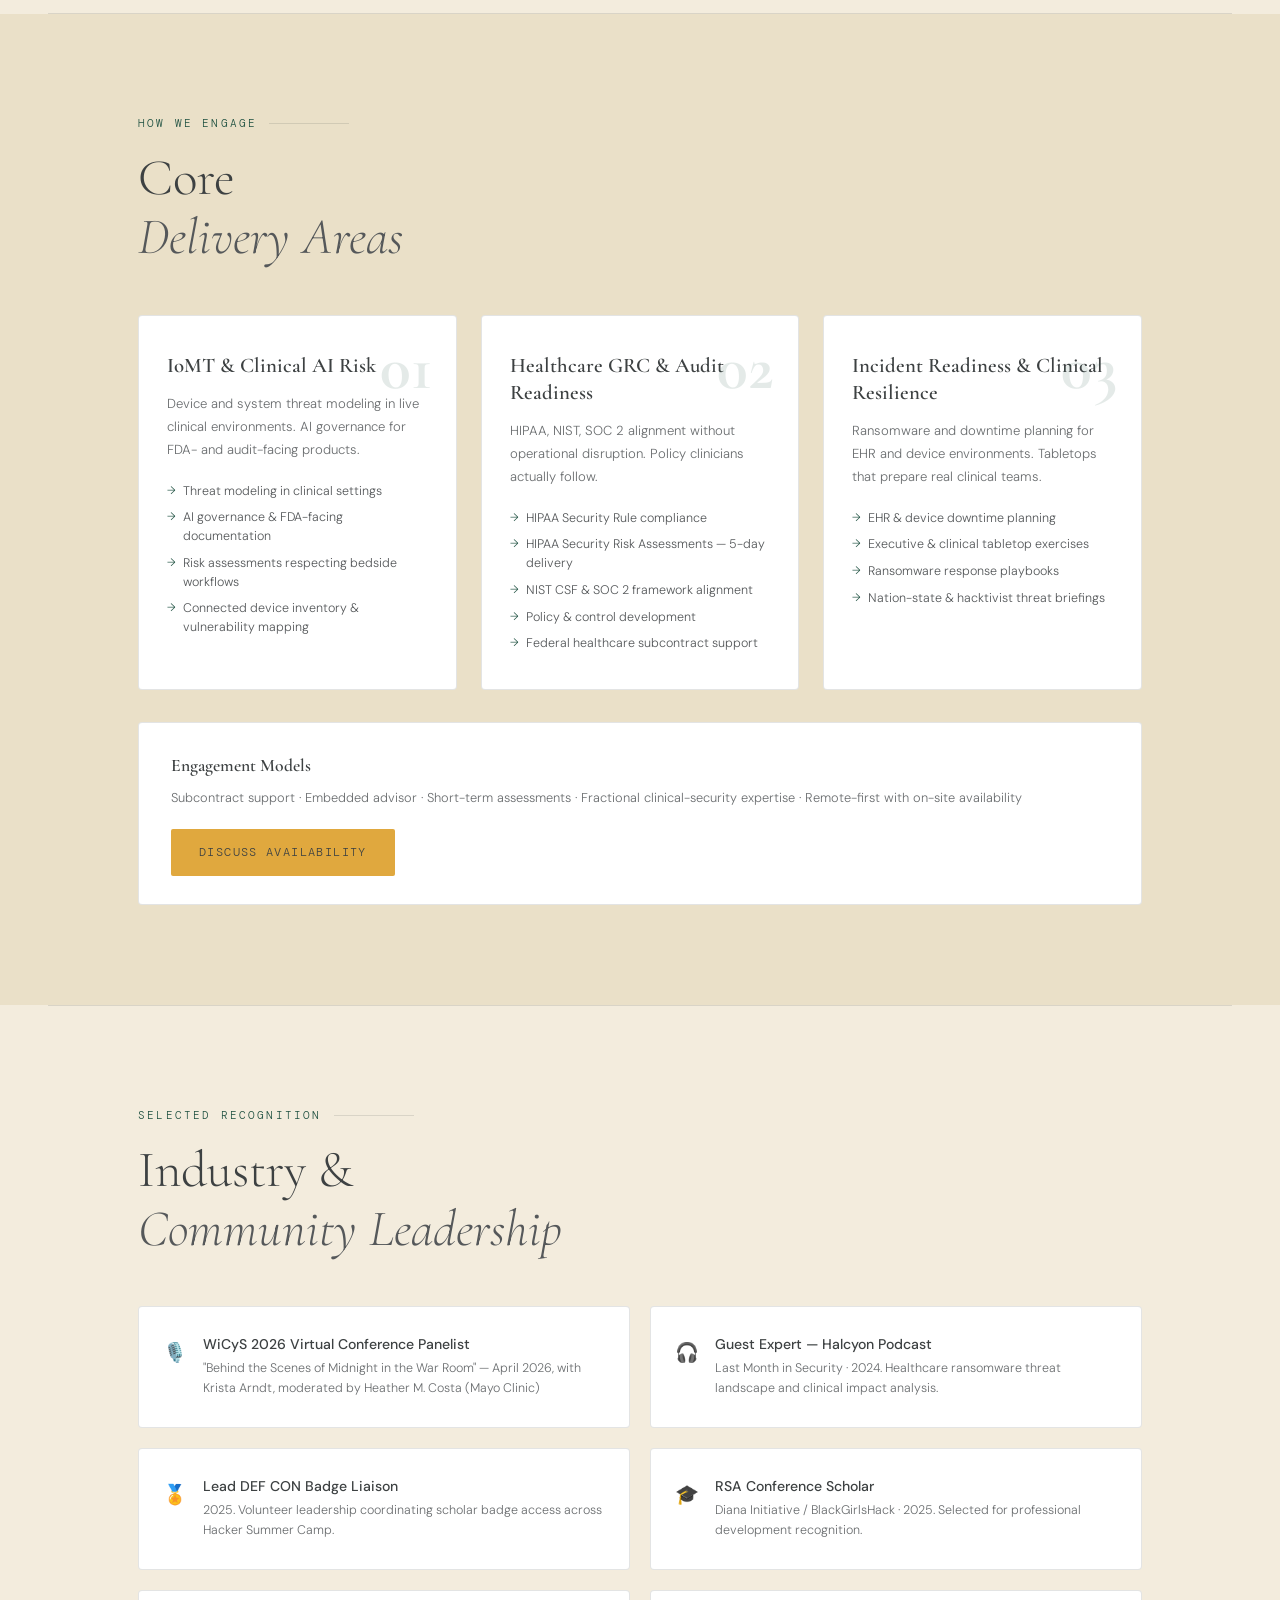
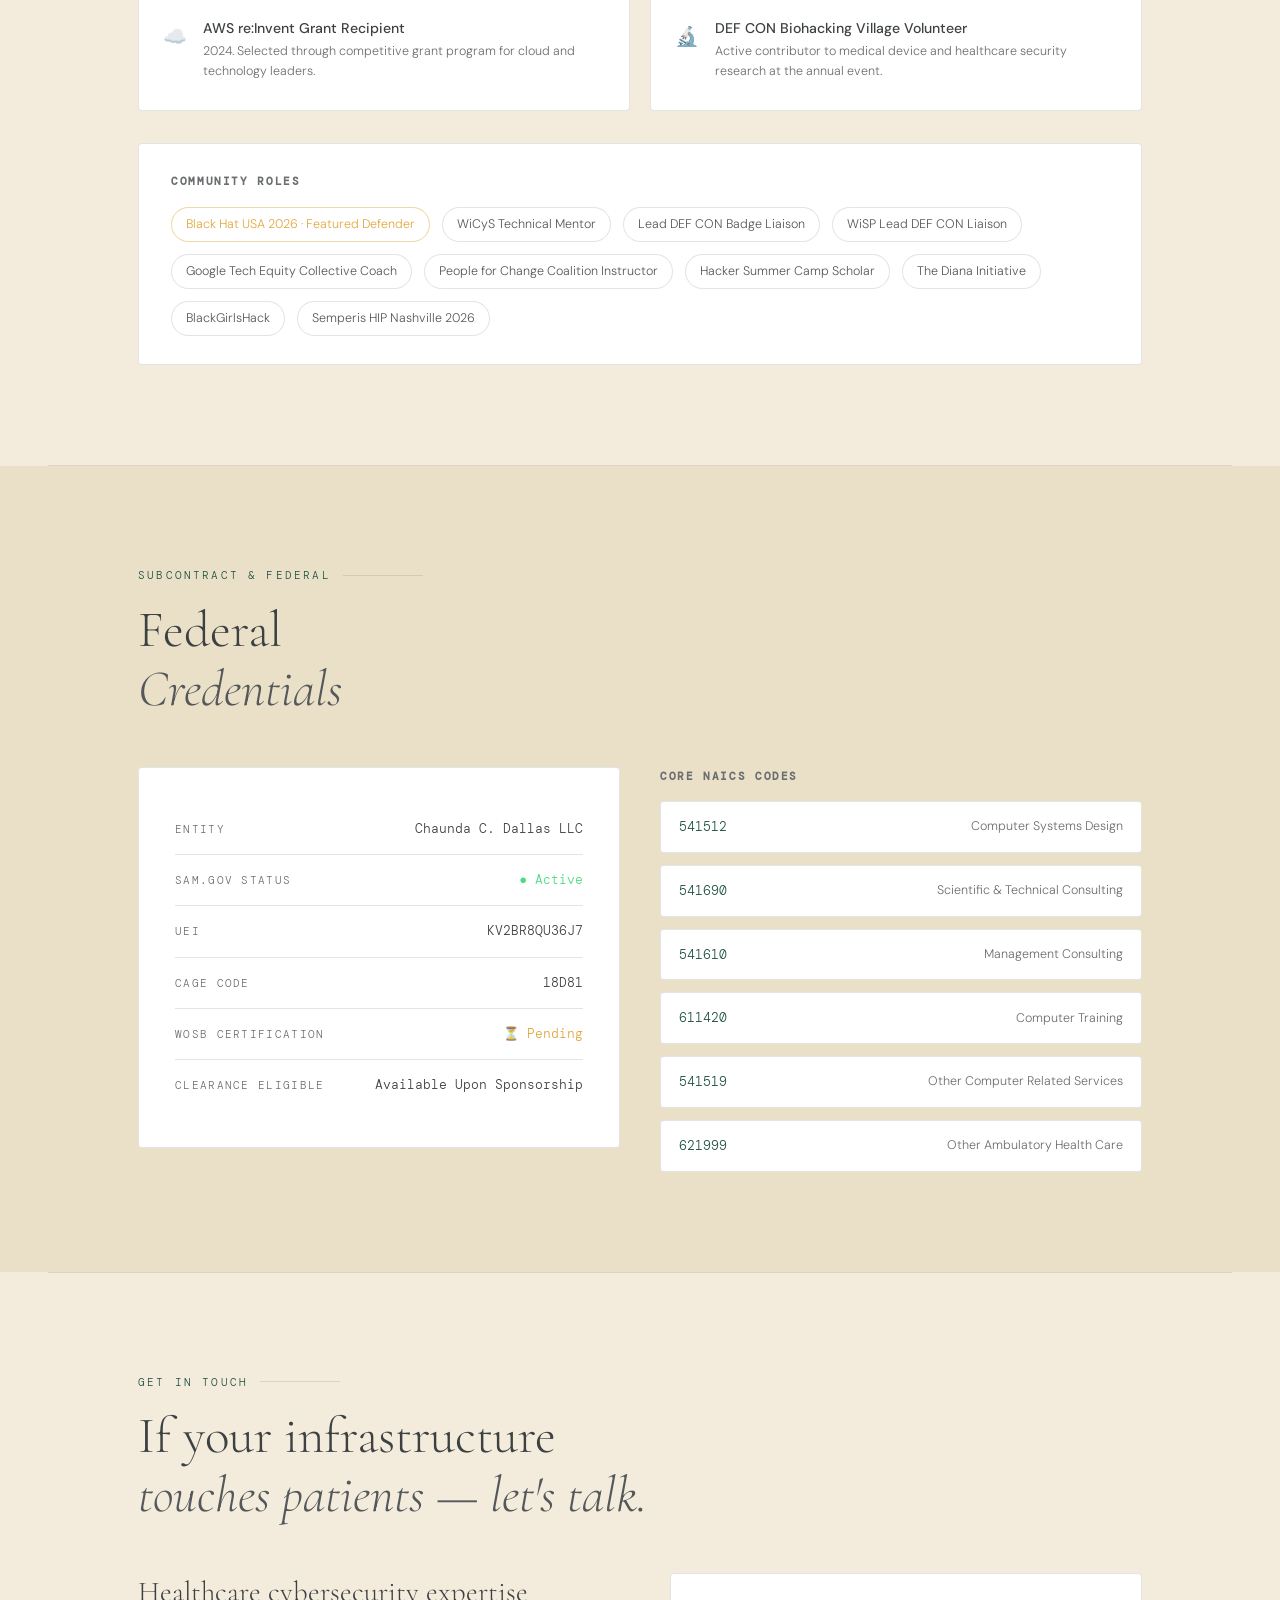
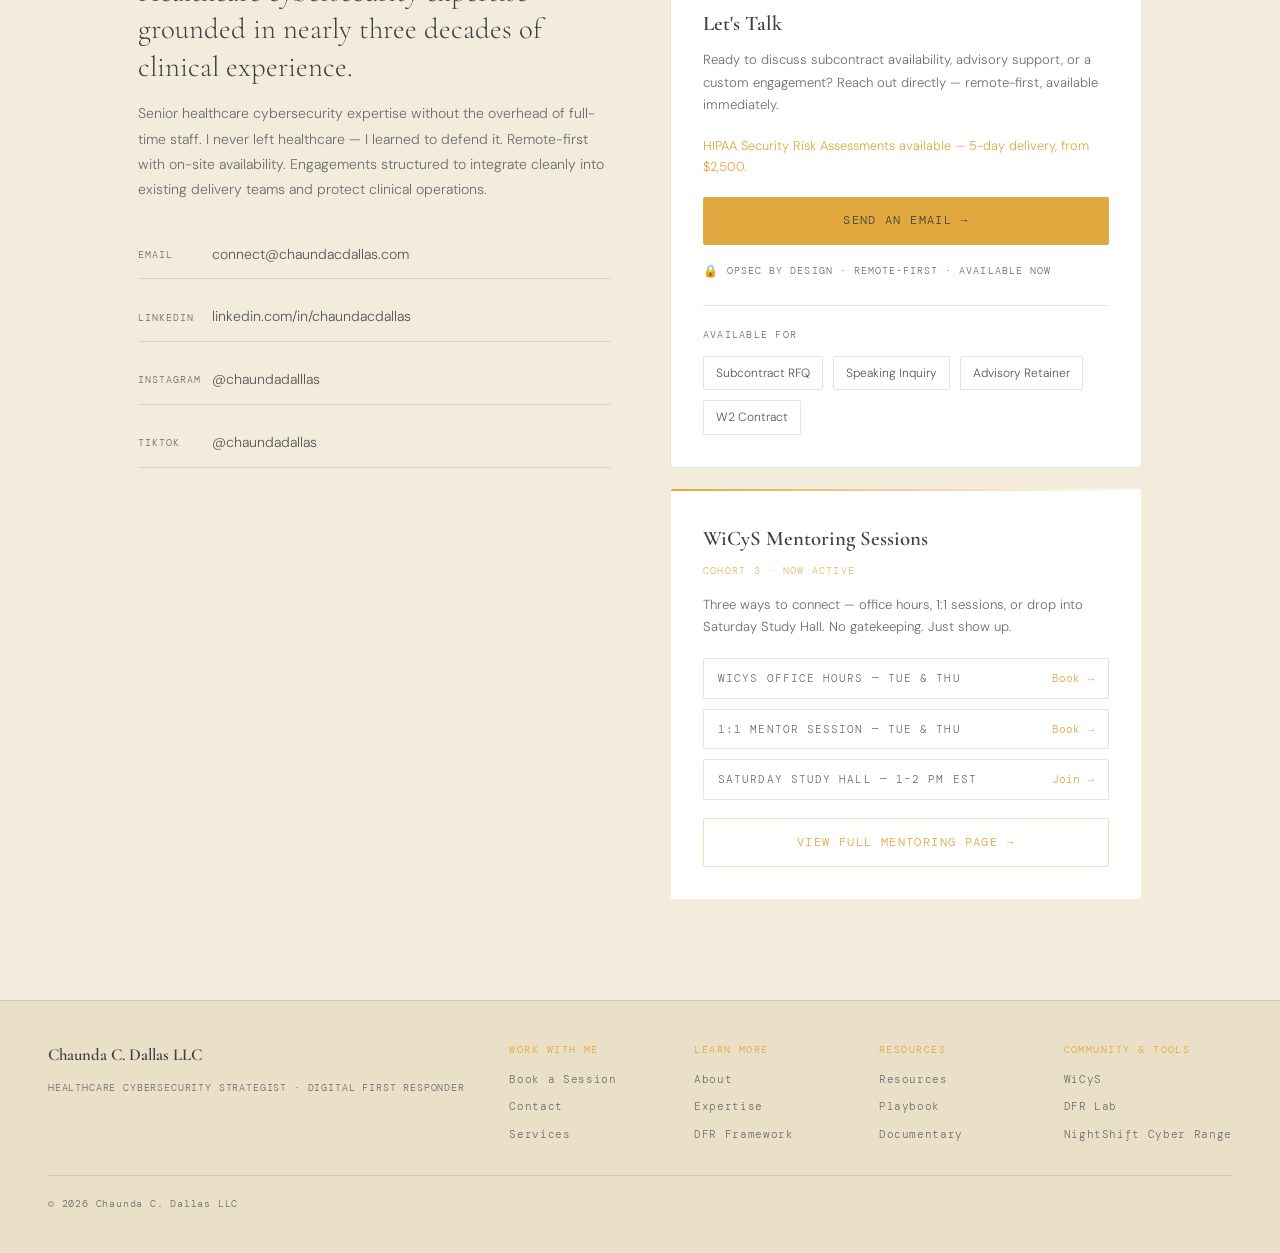
==== commit 3871a092: "Restructure home page: documentary to top, merge Advantage+DFR, add proof row, cut recognition bloat" ====
--- a/index.html
+++ b/index.html
@@ -355,7 +355,7 @@
   .divider { height: 1px; background: var(--border); margin: 0 48px; }
 
   /* ABOUT */
-  #about { background: var(--deep); }
+  #about { background: var(--black); }
 
   .about-grid {
     display: grid;
@@ -413,9 +413,7 @@
   .timeline-content h4 { font-family: 'DM Sans', sans-serif; font-weight: 500; font-size: 0.88rem; color: var(--white); margin-bottom: 4px; }
   .timeline-content p { font-size: 0.78rem; color: var(--muted); line-height: 1.5; margin: 0; }
 
-  /* ADVANTAGE */
-  #advantage { background: var(--black); }
-
+  /* ADVANTAGE (merged into #dfr) */
   .advantage-hero {
     background: linear-gradient(135deg, var(--crimson) 0%, #123024 100%);
     border-radius: 4px;
@@ -490,7 +488,7 @@
   .service-bullets li::before { content: '→'; position: absolute; left: 0; color: var(--crimson); font-size: 0.7rem; }
 
   /* DOCUMENTARY */
-  #documentary { background: var(--black); }
+  #documentary { background: var(--deep); }
   .doc-inner { max-width: 1100px; margin: 0 auto; padding: 100px 48px; }
 
   .doc-feature {
@@ -542,20 +540,11 @@
   .phase-content h4 { font-size: 0.88rem; font-weight: 500; color: var(--white); margin-bottom: 4px; }
   .phase-content p { font-size: 0.78rem; color: var(--muted); line-height: 1.6; }
 
-  /* LAB */
+  /* PROOF / LIVE WORK */
   #lab { background: var(--black); }
 
-  .lab-feature { margin-top: 48px; background: var(--surface); border: 1px solid var(--border); border-radius: 4px; padding: 48px; display: grid; grid-template-columns: 1fr 1fr; gap: 48px; align-items: center; }
-  .lab-feature h3 { font-family: 'Cormorant Garamond', serif; font-size: 1.8rem; font-weight: 600; color: var(--white); margin-bottom: 16px; line-height: 1.2; }
-  .lab-feature p { font-size: 0.85rem; color: var(--muted); line-height: 1.8; margin-bottom: 24px; }
-
-  .lab-stats { display: grid; grid-template-columns: 1fr 1fr; gap: 16px; }
-  .lab-stat { background: var(--card); border: 1px solid var(--border); border-radius: 4px; padding: 16px; text-align: center; }
-  .lab-stat-num { font-family: 'Cormorant Garamond', serif; font-size: 2rem; font-weight: 700; color: var(--crimson); line-height: 1; margin-bottom: 4px; }
-  .lab-stat-label { font-size: 0.72rem; color: var(--muted); line-height: 1.4; }
-
   /* RECOGNITION */
-  #recognition { background: var(--deep); }
+  #recognition { background: var(--black); }
 
   .recognition-grid { display: grid; grid-template-columns: repeat(2, 1fr); gap: 20px; margin-top: 48px; }
 
@@ -570,7 +559,7 @@
   .comm-tag { background: var(--card); border: 1px solid var(--border); color: var(--light); font-size: 0.78rem; padding: 6px 14px; border-radius: 20px; }
 
   /* FEDERAL */
-  #federal { background: var(--black); }
+  #federal { background: var(--deep); }
 
   .federal-grid { display: grid; grid-template-columns: 1fr 1fr; gap: 40px; margin-top: 48px; align-items: start; }
   .credentials-block { background: var(--card); border: 1px solid var(--border); border-radius: 4px; padding: 36px; }
@@ -589,7 +578,7 @@
   .naics-desc { font-size: 0.78rem; color: var(--muted); text-align: right; }
 
   /* CONTACT */
-  #contact { background: var(--deep); }
+  #contact { background: var(--black); }
 
   .contact-layout { display: grid; grid-template-columns: 1fr 1fr; gap: 60px; margin-top: 48px; align-items: start; }
 
@@ -640,59 +629,6 @@
 
   .optin-note { font-family: 'DM Mono', monospace; font-size: 0.65rem; letter-spacing: 0.1em; color: var(--muted); margin-top: 16px; text-transform: uppercase; display: flex; align-items: center; gap: 8px; }
   .optin-note::before { content: '🔒'; font-size: 0.75rem; }
-
-  /* ── NEW: mentoring section ── */
-  #mentoring { background: var(--black); }
-
-  .mentoring-feature {
-    margin-top: 48px;
-    background: var(--surface);
-    border: 1px solid rgba(224,168,62,0.15);
-    border-radius: 4px;
-    padding: 48px;
-    display: grid;
-    grid-template-columns: 1fr 1fr;
-    gap: 48px;
-    align-items: center;
-    position: relative;
-    overflow: hidden;
-  }
-
-  .mentoring-feature::before {
-    content: '';
-    position: absolute;
-    top: 0; left: 0; right: 0;
-    height: 2px;
-    background: linear-gradient(to right, var(--gold), transparent 60%);
-  }
-
-  .mentoring-feature h3 { font-family: 'Cormorant Garamond', serif; font-size: 1.8rem; font-weight: 600; color: var(--white); margin-bottom: 6px; line-height: 1.2; }
-  .mentoring-cohort { font-family: 'DM Mono', monospace; font-size: 0.65rem; letter-spacing: 0.18em; text-transform: uppercase; color: var(--gold); margin-bottom: 16px; }
-  .mentoring-feature p { font-size: 0.85rem; color: var(--muted); line-height: 1.8; margin-bottom: 24px; }
-
-  .mentoring-sessions { display: flex; flex-direction: column; gap: 12px; }
-
-  .mentoring-session-row {
-    background: var(--card);
-    border: 1px solid var(--border);
-    border-radius: 4px;
-    padding: 16px 20px;
-    display: flex;
-    justify-content: space-between;
-    align-items: center;
-    gap: 16px;
-    flex-wrap: wrap;
-    text-decoration: none;
-    transition: border-color 0.2s;
-  }
-
-  .mentoring-session-row:hover { border-color: rgba(224,168,62,0.35); }
-
-  .session-row-left h5 { font-size: 0.88rem; font-weight: 500; color: var(--white); margin-bottom: 3px; }
-  .session-row-left p { font-size: 0.75rem; color: var(--muted); }
-  .session-row-badge { font-family: 'DM Mono', monospace; font-size: 0.65rem; letter-spacing: 0.1em; text-transform: uppercase; padding: 4px 10px; border-radius: 1px; white-space: nowrap; }
-  .badge-crimson { background: var(--crimson-dim); color: #2C6B54; border: 1px solid rgba(30,80,64,0.25); }
-  .badge-gold { background: rgba(224,168,62,0.1); color: var(--gold); border: 1px solid rgba(224,168,62,0.2); }
 
   /* FOOTER */
   footer {
@@ -739,7 +675,7 @@
     .ccd-nav-links { display: none; }
     #hero { grid-template-columns: 1fr; padding: 100px 20px 60px; gap: 40px; }
     .hero-bg-line { display: none; }
-    .about-grid, .dfr-layout, .doc-feature, .federal-grid, .contact-layout, .lab-feature, .mentoring-feature { grid-template-columns: 1fr; }
+    .about-grid, .dfr-layout, .doc-feature, .federal-grid, .contact-layout { grid-template-columns: 1fr; }
     .services-grid, .advantage-cards { grid-template-columns: 1fr; }
     .recognition-grid { grid-template-columns: 1fr; }
     .section-inner, .doc-inner { padding: 60px 20px; }
@@ -824,77 +760,13 @@
         <div class="stat-sub">3rd Consecutive Year · 2026</div>
       </div>
     </div>
-    <div class="hero-stat-card" style="animation-delay:0.4s;">
+    <a class="hero-stat-card" href="#lab" style="animation-delay:0.4s; text-decoration:none; color:inherit;">
       <div class="stat-num">9</div>
       <div>
         <div class="stat-label">IoMT Failure Scenarios — DFR Lab</div>
         <div class="stat-sub">0 hypotheticals · All built from reality</div>
       </div>
-    </div>
-  </div>
-</section>
-
-<div class="divider"></div>
-
-<!-- ABOUT -->
-<section id="about">
-  <div class="section-inner">
-    <div class="section-label">Origin Story</div>
-    <h2 class="section-title">A healthcare professional<br><em>who learned to fight back.</em></h2>
-    <div class="about-grid">
-      <div class="about-text fade-up">
-        <p>For 28 years I worked high-pressure clinical environments — the ER and outpatient surgical care — where physicians, nurses, and leadership depended on my judgment. When ransomware and digital risk began threatening patient safety, I earned my MSIT in cybersecurity to keep protecting patients — now from behind the scenes instead of at the bedside.</p>
-      </div>
-      <div class="career-timeline fade-up">
-        <div class="timeline-item"><div class="timeline-dot"></div><div class="timeline-content"><h4>ER Tech</h4><p>Started on the floor. Learned the system from the ground up.</p></div></div>
-        <div class="timeline-item"><div class="timeline-dot"></div><div class="timeline-content"><h4>Lead ER Tech &amp; Epic Super User</h4><p>Clinical decision-making under pressure. Zero margin for error.</p></div></div>
-        <div class="timeline-item"><div class="timeline-dot"></div><div class="timeline-content"><h4>Clinical Coordinator</h4><p>Leadership and scope across ER and outpatient surgical care.</p></div></div>
-        <div class="timeline-item"><div class="timeline-dot"></div><div class="timeline-content"><h4>MSIT · Healthcare Cybersecurity</h4><p>Kennesaw State University. Medical device security concentration.</p></div></div>
-        <div class="timeline-item"><div class="timeline-dot"></div><div class="timeline-content"><h4>Healthcare Cybersecurity Strategist</h4><p>IoMT security, GRC, clinical risk — at enterprise scale.</p></div></div>
-        <div class="timeline-item"><div class="timeline-dot"></div><div class="timeline-content"><h4>Featured Defender · Black Hat USA 2026</h4><p>Midnight in the War Room. Semperis. Global stage.</p></div></div>
-      </div>
-    </div>
-  </div>
-</section>
-
-<div class="divider"></div>
-
-<!-- ADVANTAGE -->
-<section id="advantage">
-  <div class="section-inner">
-    <div class="section-label">The Differentiator</div>
-    <h2 class="section-title">The Clinical Eyes<br><em>Advantage</em></h2>
-    <div class="advantage-hero fade-up">
-      <h3>Because in healthcare, "system down"<br>is a patient safety crisis.</h3>
-      <p>In the ER and OR, there is no "IT ticket" for a life-critical system failure. You need security that understands the velocity of care. We bridge the gap between technical defense and clinical reality — approaching cyber risk like trauma triage: prioritize what harms patients first, stabilize fast, build defenses that hold under extreme pressure.</p>
-    </div>
-    <div class="advantage-cards">
-      <div class="adv-card fade-up"><div class="adv-icon">🏥</div><h4>Clinical Workflow Intelligence</h4><p>Understanding how nurses, techs, and physicians actually interact with connected systems — where workarounds create vulnerabilities, and where security controls must bend to care delivery.</p></div>
-      <div class="adv-card fade-up"><div class="adv-icon">⚡</div><h4>Triage-Speed Risk Assessment</h4><p>Rapid assessment under pressure translates directly. Identify critical risks, prioritize by patient impact, and mobilize the right response — without slowing clinical operations.</p></div>
-      <div class="adv-card fade-up"><div class="adv-icon">🔐</div><h4>OpSec by Design</h4><p>Security architecture built with the end user in mind. Controls clinicians actually follow. Policies that survive the pace of real care environments — not just audit checklists.</p></div>
-    </div>
-  </div>
-</section>
-
-<div class="divider"></div>
-
-<!-- SERVICES -->
-<section id="services">
-  <div class="section-inner">
-    <div class="section-label">How We Engage</div>
-    <h2 class="section-title">Core<br><em>Delivery Areas</em></h2>
-    <div class="services-grid">
-      <div class="service-card fade-up"><div class="service-num">01</div><h3>IoMT & Clinical AI Risk</h3><p>Device and system threat modeling in live clinical environments. AI governance for FDA- and audit-facing products.</p><ul class="service-bullets"><li>Threat modeling in clinical settings</li><li>AI governance & FDA-facing documentation</li><li>Risk assessments respecting bedside workflows</li><li>Connected device inventory & vulnerability mapping</li></ul></div>
-      <div class="service-card fade-up"><div class="service-num">02</div><h3>Healthcare GRC & Audit Readiness</h3><p>HIPAA, NIST, SOC 2 alignment without operational disruption. Policy clinicians actually follow.</p><ul class="service-bullets"><li>HIPAA Security Rule compliance</li><li>HIPAA Security Risk Assessments — 5-day delivery</li><li>NIST CSF & SOC 2 framework alignment</li><li>Policy & control development</li><li>Federal healthcare subcontract support</li></ul></div>
-      <div class="service-card fade-up"><div class="service-num">03</div><h3>Incident Readiness & Clinical Resilience</h3><p>Ransomware and downtime planning for EHR and device environments. Tabletops that prepare real clinical teams.</p><ul class="service-bullets"><li>EHR & device downtime planning</li><li>Executive & clinical tabletop exercises</li><li>Ransomware response playbooks</li><li>Nation-state & hacktivist threat briefings</li></ul></div>
-    </div>
-    <div style="margin-top:32px; background:var(--card); border:1px solid var(--border); border-radius:4px; padding:28px 32px; display:flex; justify-content:space-between; align-items:center; flex-wrap:wrap; gap:20px;" class="fade-up">
-      <div>
-        <div style="font-family:'Cormorant Garamond',serif; font-size:1.1rem; font-weight:600; color:var(--white); margin-bottom:6px;">Engagement Models</div>
-        <div style="font-size:0.8rem; color:var(--muted);">Subcontract support · Embedded advisor · Short-term assessments · Fractional clinical-security expertise · Remote-first with on-site availability</div>
-      </div>
-      <a href="#contact" class="btn-primary">Discuss Availability</a>
-    </div>
+    </a>
   </div>
 </section>
 
@@ -931,16 +803,42 @@
 
 <div class="divider"></div>
 
-<!-- DFR FRAMEWORK -->
+<!-- ABOUT -->
+<section id="about">
+  <div class="section-inner">
+    <div class="section-label">Origin Story</div>
+    <h2 class="section-title">A healthcare professional<br><em>who learned to fight back.</em></h2>
+    <div class="about-grid">
+      <div class="about-text fade-up">
+        <p>For 28 years I worked high-pressure clinical environments — the ER and outpatient surgical care — where physicians, nurses, and leadership depended on my judgment. When ransomware and digital risk began threatening patient safety, I earned my MSIT in cybersecurity to keep protecting patients — same mission, wider perimeter: the bedside, and now every connected system behind it.</p>
+      </div>
+      <div class="career-timeline fade-up">
+        <div class="timeline-item"><div class="timeline-dot"></div><div class="timeline-content"><h4>ER Tech</h4><p>Started on the floor. Learned the system from the ground up.</p></div></div>
+        <div class="timeline-item"><div class="timeline-dot"></div><div class="timeline-content"><h4>Lead ER Tech &amp; Epic Super User</h4><p>Clinical decision-making under pressure. Zero margin for error.</p></div></div>
+        <div class="timeline-item"><div class="timeline-dot"></div><div class="timeline-content"><h4>Clinical Coordinator</h4><p>Leadership and scope across ER and outpatient surgical care.</p></div></div>
+        <div class="timeline-item"><div class="timeline-dot"></div><div class="timeline-content"><h4>MSIT · Healthcare Cybersecurity</h4><p>Kennesaw State University. Medical device security concentration.</p></div></div>
+        <div class="timeline-item"><div class="timeline-dot"></div><div class="timeline-content"><h4>Healthcare Cybersecurity Strategist</h4><p>IoMT security, GRC, clinical risk — at enterprise scale.</p></div></div>
+        <div class="timeline-item"><div class="timeline-dot"></div><div class="timeline-content"><h4>Featured Defender · Black Hat USA 2026</h4><p>Midnight in the War Room. Semperis. Global stage.</p></div></div>
+      </div>
+    </div>
+  </div>
+</section>
+
+<div class="divider"></div>
+
+<!-- CLINICAL EYES ADVANTAGE + DFR FRAMEWORK -->
 <section id="dfr">
   <div class="section-inner">
-    <div class="section-label">Proprietary Methodology</div>
-    <h2 class="section-title">The Digital First<br><em>Responder Framework</em></h2>
+    <div class="section-label">The Differentiator</div>
+    <h2 class="section-title">The Clinical Eyes<br><em>Advantage</em></h2>
+    <div class="advantage-hero fade-up">
+      <h3>Because in healthcare, "system down"<br>is a patient safety crisis.</h3>
+      <p>In the ER and OR, there is no "IT ticket" for a life-critical system failure. You need security that understands the velocity of care. We bridge the gap between technical defense and clinical reality — approaching cyber risk like trauma triage: prioritize what harms patients first, stabilize fast, build defenses that hold under extreme pressure.</p>
+    </div>
     <div class="dfr-layout">
       <div class="fade-up">
         <div class="dfr-anchor">"I call it the Digital First Responder Framework — because that's exactly what it is."</div>
         <p class="dfr-desc">Born from emergency triage principles, the DFR Framework maps clinical emergency response directly onto cybersecurity incident response. It's not a metaphor — it's a methodology. The same instincts that stabilize a crashing patient stabilize a compromised network.</p>
-        <a href="https://lab.chaundacdallas.com" class="btn-secondary" target="_blank">Explore the Lab →</a>
       </div>
       <div class="dfr-phases fade-up">
         <div class="dfr-phase"><div class="phase-label">Triage</div><div class="phase-content"><h4>Rapid Threat Assessment</h4><p>Identify what's critical, what's stable, what's failing. Prioritize by patient — and patient safety — impact first.</p></div></div>
@@ -954,23 +852,37 @@
 
 <div class="divider"></div>
 
-<!-- DFR LAB -->
+<!-- PROOF / LIVE WORK -->
 <section id="lab">
   <div class="section-inner">
-    <div class="section-label">Live Portfolio</div>
-    <h2 class="section-title">Digital First<br><em>Responder Lab</em></h2>
-    <div class="lab-feature fade-up">
+    <div class="section-label">Proof · Live Work</div>
+    <h2 class="section-title">Three live builds.<br><em>Zero hypotheticals.</em></h2>
+    <div class="advantage-cards">
+      <div class="adv-card fade-up"><div class="adv-icon">🧪</div><h4>DFR Lab</h4><p>9 IoMT failure scenarios built from real device dependency. No hypotheticals.</p><a href="https://lab.chaundacdallas.com/" class="btn-secondary" style="margin-top:18px;" target="_blank" rel="noopener">Enter the Lab →</a></div>
+      <div class="adv-card fade-up"><div class="adv-icon">🌙</div><h4>NightShift Cyber Range</h4><p>A branching tabletop: ransomware hits the med room. 12 decisions across Triage → Stabilize → Treat → Recover. Rookie, Pro, and Command tiers.</p><a href="https://range.chaundacdallas.com/" class="btn-secondary" style="margin-top:18px;" target="_blank" rel="noopener">Run the Range →</a></div>
+      <div class="adv-card fade-up"><div class="adv-icon">📡</div><h4>Healthcare Ransomware Intelligence Tracker</h4><p>Live threat intel, ranked by clinical impact — not just CVSS.</p><a href="https://lab.chaundacdallas.com/" class="btn-secondary" style="margin-top:18px;" target="_blank" rel="noopener">Open in the Lab →</a></div>
+    </div>
+  </div>
+</section>
+
+<div class="divider"></div>
+
+<!-- SERVICES -->
+<section id="services">
+  <div class="section-inner">
+    <div class="section-label">How We Engage</div>
+    <h2 class="section-title">Core<br><em>Delivery Areas</em></h2>
+    <div class="services-grid">
+      <div class="service-card fade-up"><div class="service-num">01</div><h3>IoMT & Clinical AI Risk</h3><p>Device and system threat modeling in live clinical environments. AI governance for FDA- and audit-facing products.</p><ul class="service-bullets"><li>Threat modeling in clinical settings</li><li>AI governance & FDA-facing documentation</li><li>Risk assessments respecting bedside workflows</li><li>Connected device inventory & vulnerability mapping</li></ul></div>
+      <div class="service-card fade-up"><div class="service-num">02</div><h3>Healthcare GRC & Audit Readiness</h3><p>HIPAA, NIST, SOC 2 alignment without operational disruption. Policy clinicians actually follow.</p><ul class="service-bullets"><li>HIPAA Security Rule compliance</li><li>HIPAA Security Risk Assessments — 5-day delivery</li><li>NIST CSF & SOC 2 framework alignment</li><li>Policy & control development</li><li>Federal healthcare subcontract support</li></ul></div>
+      <div class="service-card fade-up"><div class="service-num">03</div><h3>Incident Readiness & Clinical Resilience</h3><p>Ransomware and downtime planning for EHR and device environments. Tabletops that prepare real clinical teams.</p><ul class="service-bullets"><li>EHR & device downtime planning</li><li>Executive & clinical tabletop exercises</li><li>Ransomware response playbooks</li><li>Nation-state & hacktivist threat briefings</li></ul></div>
+    </div>
+    <div style="margin-top:32px; background:var(--card); border:1px solid var(--border); border-radius:4px; padding:28px 32px; display:flex; justify-content:space-between; align-items:center; flex-wrap:wrap; gap:20px;" class="fade-up">
       <div>
-        <h3>Where connected medical systems actually fail.</h3>
-        <p>A live IoMT risk education platform built from clinical experience and lived device dependency. 9 real failure scenarios. A live Healthcare Ransomware Intelligence Tracker. Interactive Decision Mode. Professional and Student Mode. No hypotheticals — every scenario is built from reality.</p>
-        <a href="https://lab.chaundacdallas.com" class="btn-primary" target="_blank">Explore the Lab →</a>
-      </div>
-      <div class="lab-stats">
-        <div class="lab-stat"><div class="lab-stat-num">9</div><div class="lab-stat-label">IoMT Failure Scenarios</div></div>
-        <div class="lab-stat"><div class="lab-stat-num">30+</div><div class="lab-stat-label">Ransomware Incidents Tracked</div></div>
-        <div class="lab-stat"><div class="lab-stat-num">0</div><div class="lab-stat-label">Hypothetical Scenarios</div></div>
-        <div class="lab-stat"><div class="lab-stat-num">2</div><div class="lab-stat-label">Modes: Pro + Student</div></div>
-      </div>
+        <div style="font-family:'Cormorant Garamond',serif; font-size:1.1rem; font-weight:600; color:var(--white); margin-bottom:6px;">Engagement Models</div>
+        <div style="font-size:0.8rem; color:var(--muted);">Subcontract support · Embedded advisor · Short-term assessments · Fractional clinical-security expertise · Remote-first with on-site availability</div>
+      </div>
+      <a href="#contact" class="btn-primary">Discuss Availability</a>
     </div>
   </div>
 </section>
@@ -992,12 +904,7 @@
     </div>
     <div class="community-strip fade-up">
       <h4>Community Roles</h4>
-      <span class="comm-tag">WiCyS Technical Mentor</span><span class="comm-tag">Lead DEF CON Badge Liaison</span><span class="comm-tag">WiSP Lead DEF CON Liaison</span><span class="comm-tag">Google Tech Equity Collective Coach</span><span class="comm-tag">People for Change Coalition Instructor</span><span class="comm-tag">Hacker Summer Camp Scholar</span><span class="comm-tag">The Diana Initiative</span><span class="comm-tag">BlackGirlsHack</span><span class="comm-tag">Semperis HIP Nashville 2026</span>
-    </div>
-    <div class="community-strip fade-up" style="margin-top:16px; background: linear-gradient(135deg, rgba(30,80,64,0.06) 0%, rgba(30,80,64,0.02) 100%); border-color: rgba(30,80,64,0.2);">
-      <h4 style="color: var(--crimson);">7 Consecutive Years — Competitive Scholarships &amp; Selected Access · 2020 through 2026</h4>
-      <p style="font-size:0.82rem; color:var(--light); line-height:1.7; width:100%; margin-bottom:12px;">Selected annually by WiCyS, The Diana Initiative, BlackGirlsHack, WISP, AWS, Women in Cloud, and Dream.org. Each scholarship opened a door. Each room changed the trajectory. In 2026, the rooms started making space for my seat — Black Hat and Semperis credentialed my access as a Featured Defender, and WISP brought me back to lead at DEF CON.</p>
-      <span class="comm-tag" style="border-color: rgba(224,168,62,0.45); color: var(--gold);">Black Hat USA 2026 · Featured Defender</span><span class="comm-tag" style="border-color: rgba(224,168,62,0.45); color: var(--gold);">WISP · Lead DEF CON Volunteer 2026</span><span class="comm-tag" style="border-color: rgba(224,168,62,0.45); color: var(--gold);">Semperis HIP Nashville 2026</span><span class="comm-tag">WiCyS 2020 + 2021</span><span class="comm-tag">Diana Initiative 2023 + 2025</span><span class="comm-tag">BlackGirlsHack/SquadCon 2023 + 2024 + 2025</span><span class="comm-tag">Black Hat/WISP 2023 + 2025</span><span class="comm-tag">DEF CON/WISP 2023 + 2024 + 2025 + 2026</span><span class="comm-tag">Hacker Summer Camp 2023 + 2024 + 2025</span><span class="comm-tag">AWS re:Invent Builder Grant 2024</span><span class="comm-tag">Women in Cloud 2024</span><span class="comm-tag">Dream.org 2023</span><span class="comm-tag">CybSafe / Coding Black Females 2022</span><span class="comm-tag">Golden Key Honor Society 2021</span>
+      <span class="comm-tag" style="border-color: rgba(224,168,62,0.45); color: var(--gold);">Black Hat USA 2026 · Featured Defender</span><span class="comm-tag">WiCyS Technical Mentor</span><span class="comm-tag">Lead DEF CON Badge Liaison</span><span class="comm-tag">WiSP Lead DEF CON Liaison</span><span class="comm-tag">Google Tech Equity Collective Coach</span><span class="comm-tag">People for Change Coalition Instructor</span><span class="comm-tag">Hacker Summer Camp Scholar</span><span class="comm-tag">The Diana Initiative</span><span class="comm-tag">BlackGirlsHack</span><span class="comm-tag">Semperis HIP Nashville 2026</span>
     </div>
   </div>
 </section>
@@ -1026,48 +933,6 @@
         <div class="naics-item"><span class="naics-code">611420</span><span class="naics-desc">Computer Training</span></div>
         <div class="naics-item"><span class="naics-code">541519</span><span class="naics-desc">Other Computer Related Services</span></div>
         <div class="naics-item"><span class="naics-code">621999</span><span class="naics-desc">Other Ambulatory Health Care</span></div>
-      </div>
-    </div>
-  </div>
-</section>
-
-<div class="divider"></div>
-
-<!-- ── MENTORING SECTION ── -->
-<section id="mentoring">
-  <div class="section-inner">
-    <div class="section-label">WiCyS Mentoring</div>
-    <h2 class="section-title">Third consecutive year.<br><em>Still in it with you.</em></h2>
-    <div class="mentoring-feature fade-up">
-      <div>
-        <h3>WiCyS Technical Mentor</h3>
-        <div class="mentoring-cohort">Cohort 3 · Now Active · 2026</div>
-        <p>I meet mentees where they are — the same way I triaged patients. Assess, stabilize, treat, recover. Whether you're mapping your first cert path, navigating a job search, or just need someone who's been in a field that didn't look like them: you're in the right place.</p>
-        <p style="font-size:0.82rem; color:var(--muted); margin-bottom:24px; line-height:1.7;">Three session types available: WiCyS Office Hours (Tue & Thu), 1:1 Mentor Sessions (Tue & Thu), and Saturday Study Hall — open drop-in, no booking needed.</p>
-        <a href="/wicys" class="btn-primary">Visit Mentoring Page →</a>
-      </div>
-      <div class="mentoring-sessions">
-        <a href="https://calendar.app.google/spo67aTHk6M7Ld6g7" class="mentoring-session-row" target="_blank">
-          <div class="session-row-left">
-            <h5>WiCyS Office Hours</h5>
-            <p>Tuesdays & Thursdays · 30 min · Book your slot</p>
-          </div>
-          <span class="session-row-badge badge-crimson">Book →</span>
-        </a>
-        <a href="https://calendar.app.google/S7HAL9PbuCJGh6MN8" class="mentoring-session-row" target="_blank">
-          <div class="session-row-left">
-            <h5>1:1 Mentor Session</h5>
-            <p>Tuesday & Thursday · 30 min · Open availability</p>
-          </div>
-          <span class="session-row-badge badge-crimson">Book →</span>
-        </a>
-        <a href="https://meet.google.com/jey-dwbf-hvr" class="mentoring-session-row" target="_blank">
-          <div class="session-row-left">
-            <h5>Saturday Study Hall</h5>
-            <p>Every Saturday · 1:00–2:00 PM EST · No booking needed</p>
-          </div>
-          <span class="session-row-badge badge-gold">Join →</span>
-        </a>
       </div>
     </div>
   </div>
@@ -1097,7 +962,7 @@
         <div class="booking-block">
           <h4>Let's Talk</h4>
           <p>Ready to discuss subcontract availability, advisory support, or a custom engagement? Reach out directly — remote-first, available immediately.</p>
-          <p style="color:var(--gold); font-size:0.8rem; margin-bottom:20px; line-height:1.6;">HIPAA Security Risk Assessments available — 5-day delivery, $2,500 flat.</p>
+          <p style="color:var(--gold); font-size:0.8rem; margin-bottom:20px; line-height:1.6;">HIPAA Security Risk Assessments available — 5-day delivery, from $2,500.</p>
           <a href="mailto:connect@chaundacdallas.com" class="btn-primary" style="width:100%; text-align:center; display:block;">Send an Email →</a>
           <div class="optin-note">OpSec by Design · Remote-first · Available Now</div>
           <div style="margin-top:24px; padding-top:20px; border-top:1px solid var(--border);">
@@ -1165,10 +1030,10 @@
     <div class="ccd-footer-heading">Community &amp; Tools</div>
     <a href="https://chaundacdallas.com/wicys">WiCyS</a>
     <a href="https://lab.chaundacdallas.com/" target="_blank" rel="noopener">DFR Lab</a>
+    <a href="https://range.chaundacdallas.com/" target="_blank" rel="noopener">NightShift Cyber Range</a>
   </div>
   <div class="ccd-footer-bottom">
     <span>© 2026 Chaunda C. Dallas LLC</span>
-    <span>Resume removed · Service hub updated</span>
   </div>
 </footer>
 
